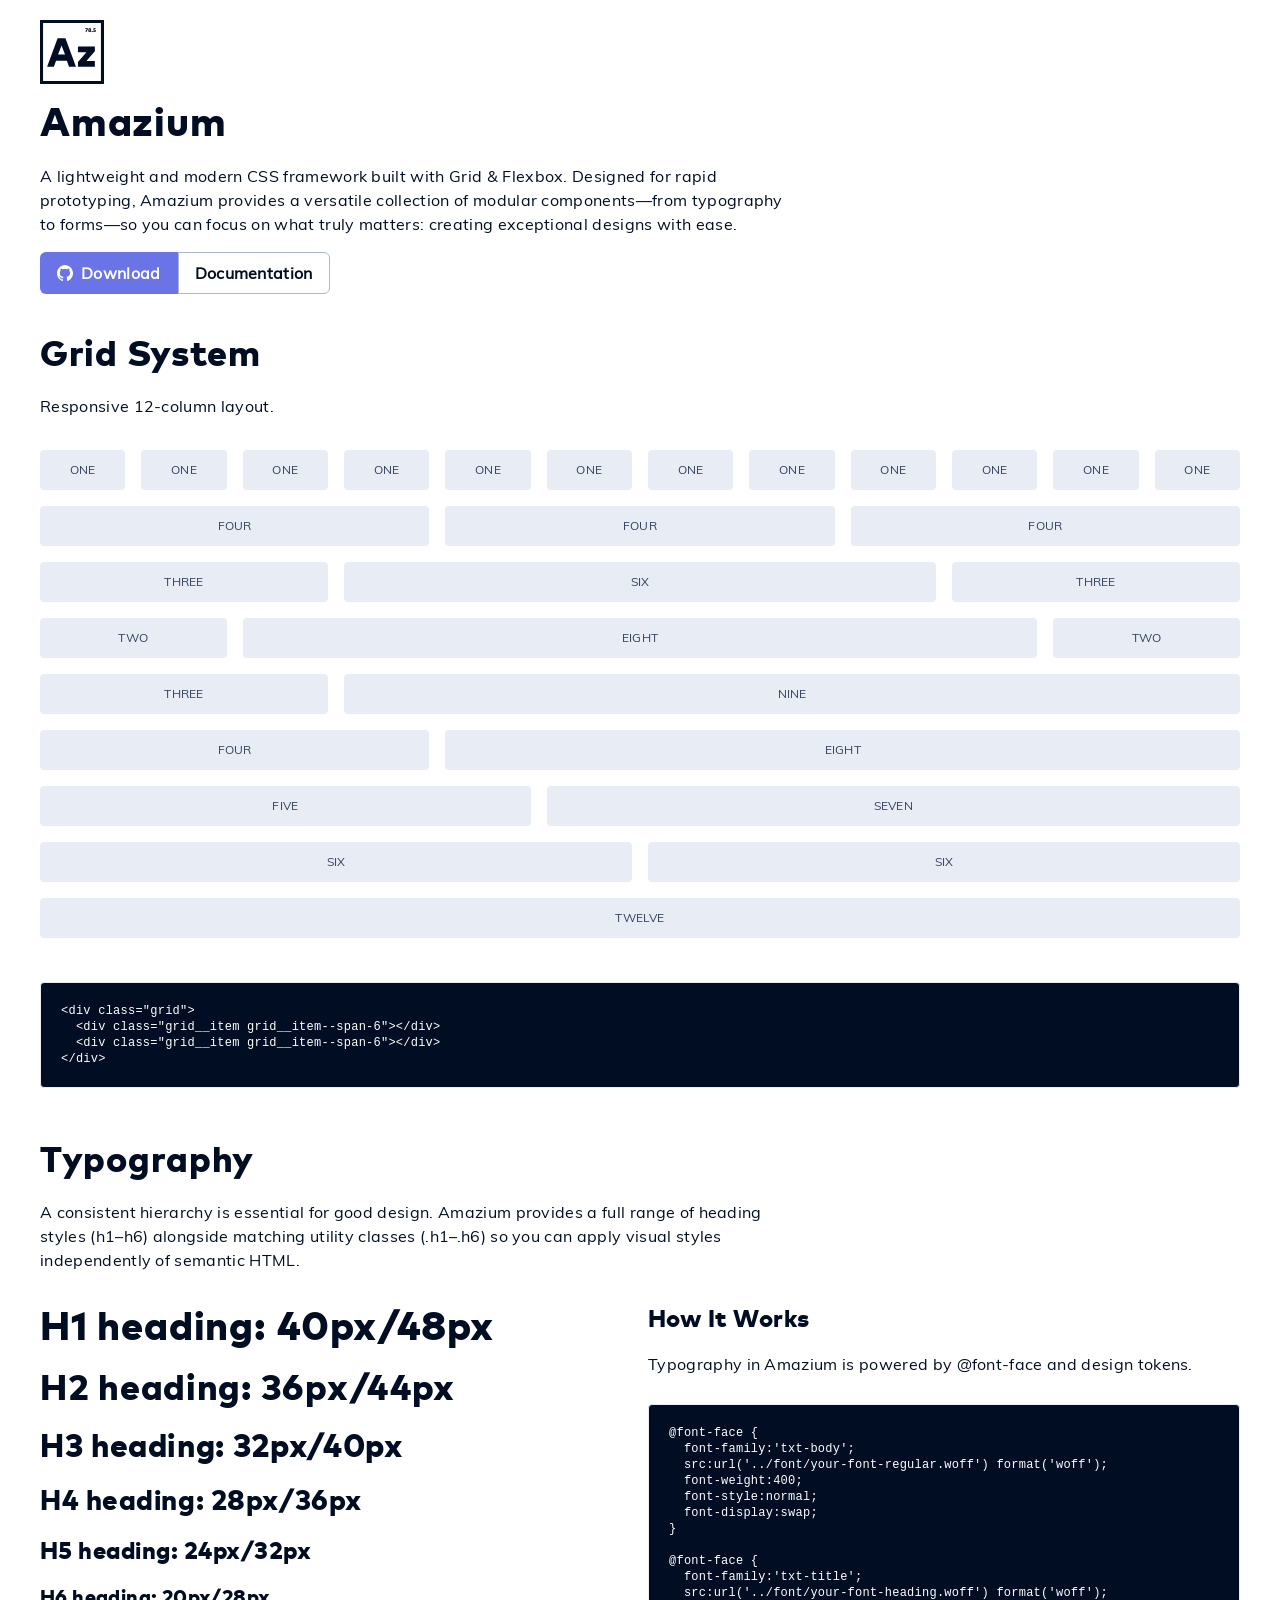
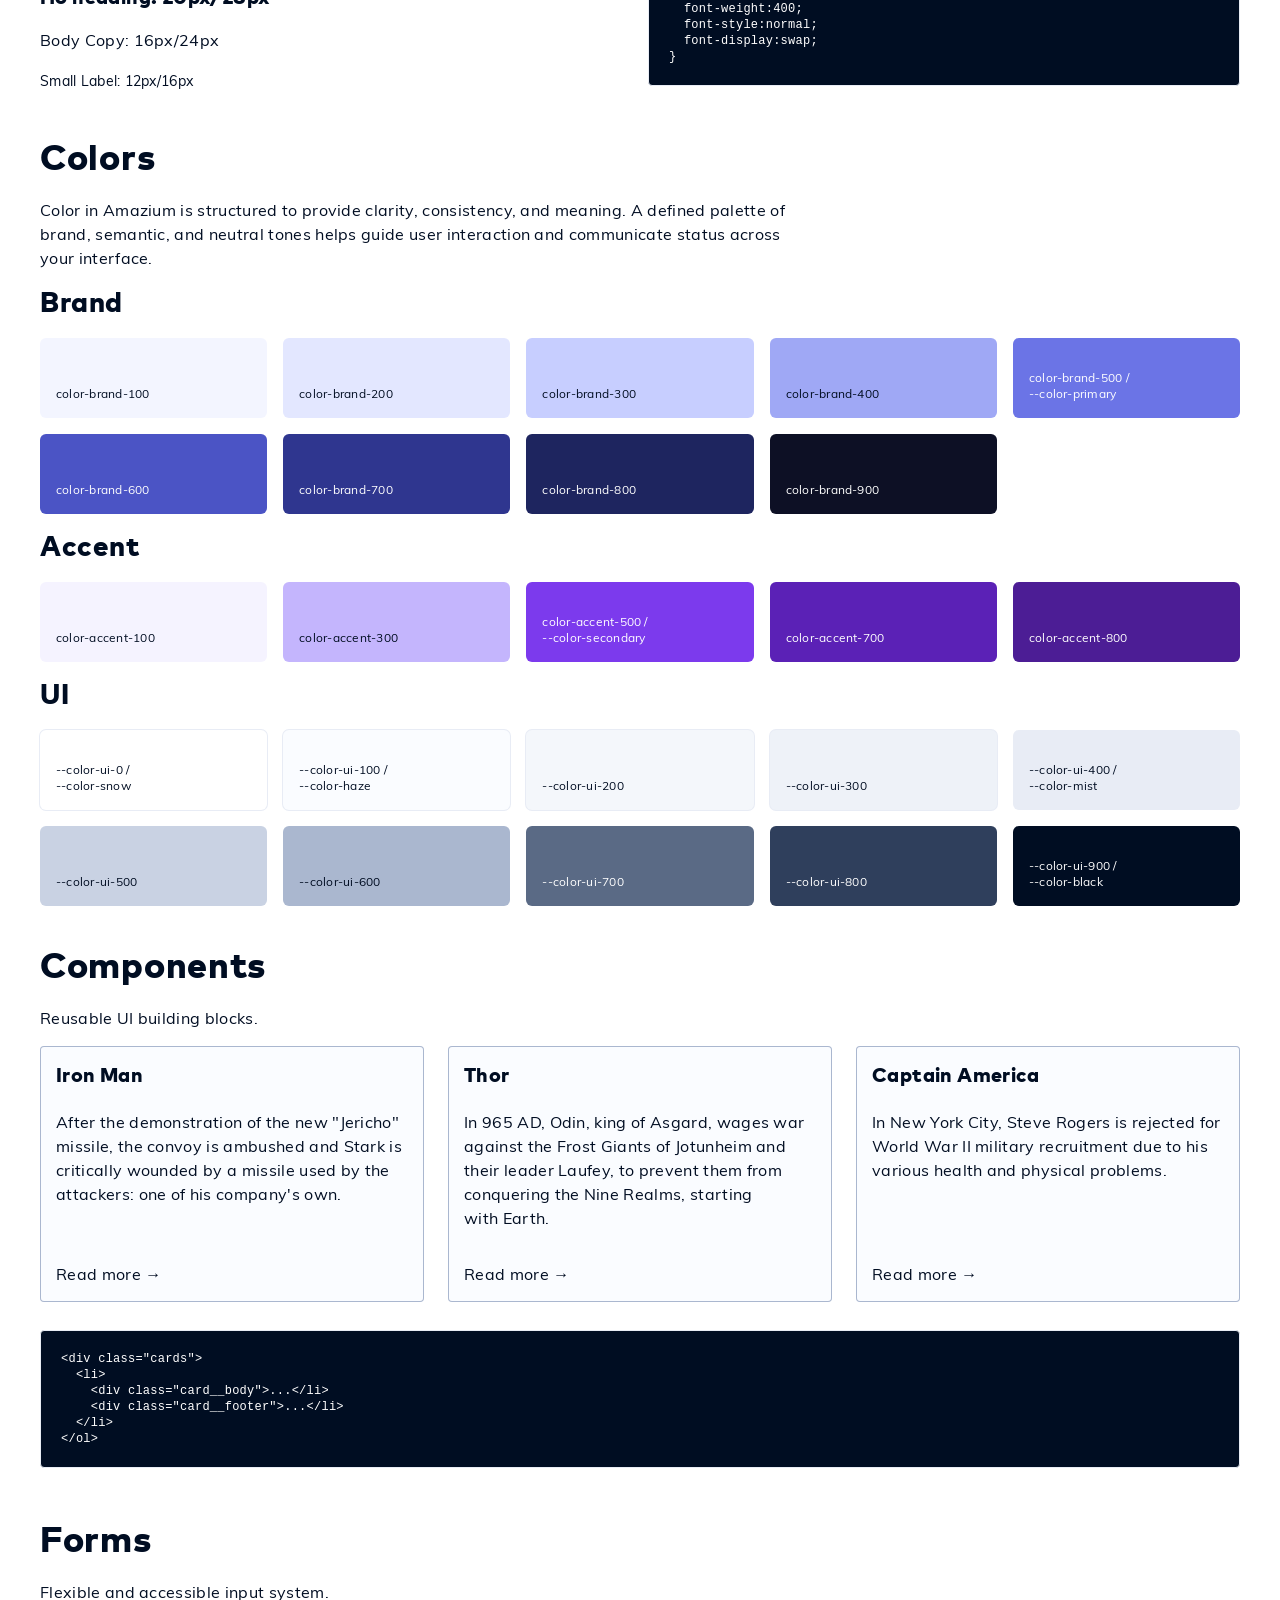
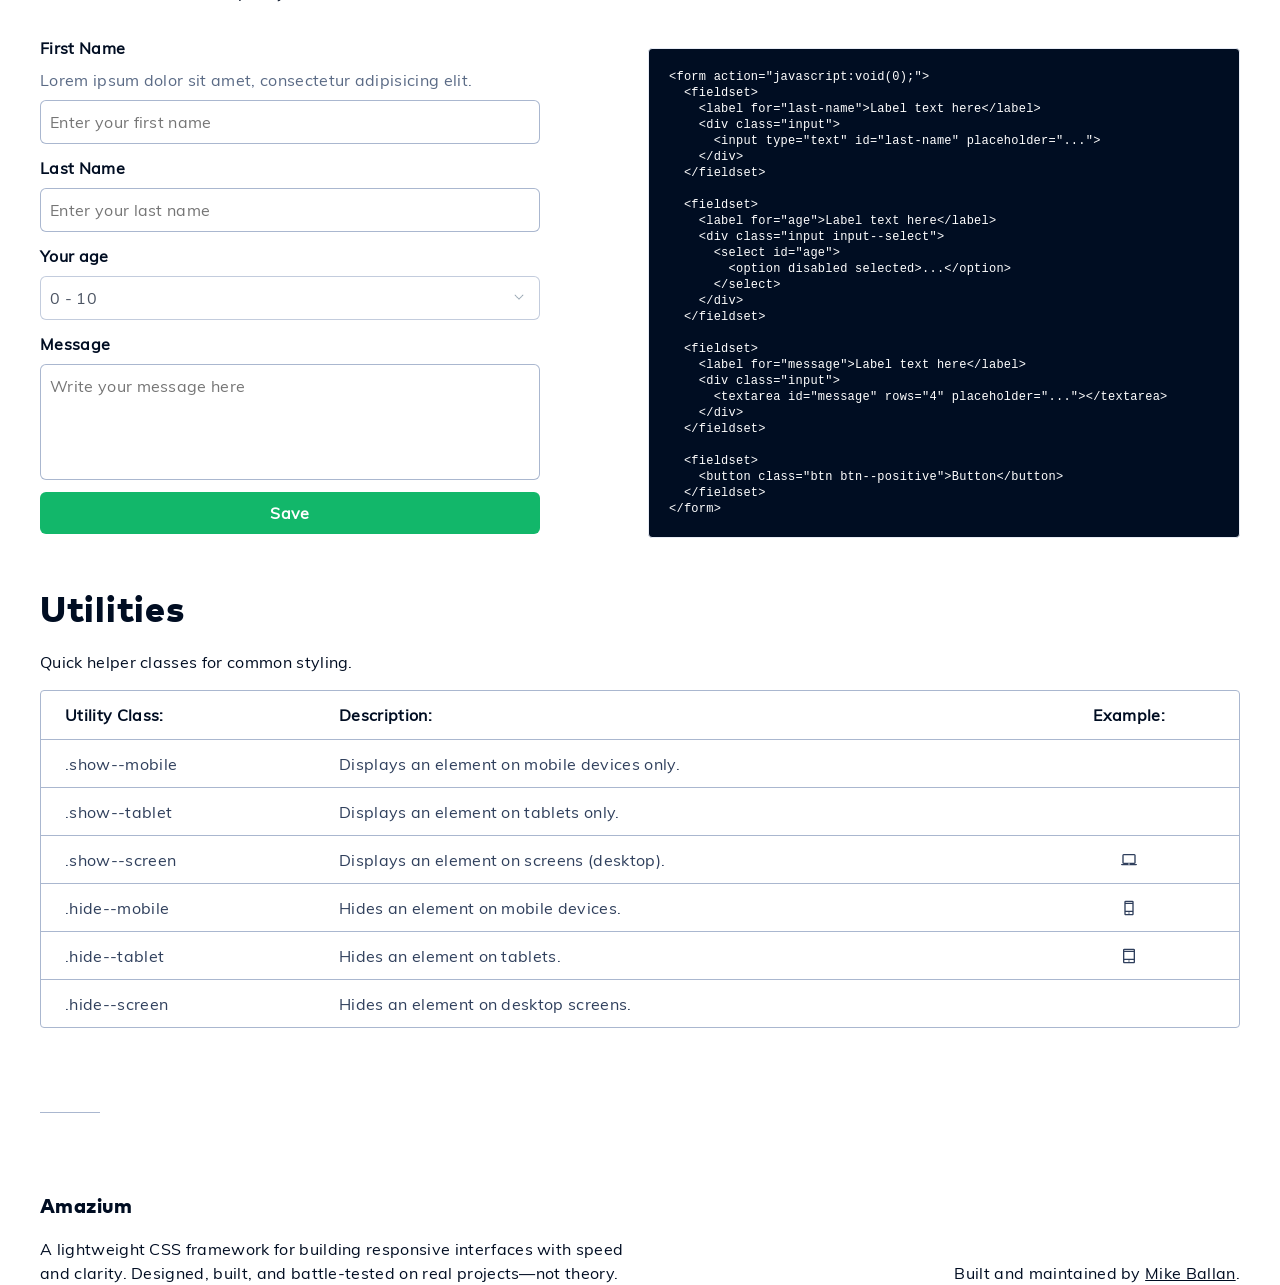
==== index.html @ b6f96da3 "Updates demo page and renaming of variable names Changes the name of the --color-neutral- variables " ====
<!doctype html>
<html lang="en">
<head>
  <meta charset="utf-8" />
  <title>Amazium</title>
  <meta name="description" content="">
  <meta name="author" content="">
  <!--[if lt IE 9]>
      <script src="http://html5shim.googlecode.com/svn/trunk/html5.js"></script>
  <![endif]-->

  <!-- Mobile Specific Metas -->
  <meta name="viewport" content="width=device-width, initial-scale=1, maximum-scale=1" />

  <!-- CSS - Amazium base -->
  <link rel="stylesheet" href="style/variables.css">
  <link rel="stylesheet" href="style/base.css">
  <link rel="stylesheet" href="style/utilities.css">
  <link rel="stylesheet" href="style/grid.css">
  <link rel="stylesheet" href="style/typography.css">
  <link rel="stylesheet" href="style/layout.css">

  <!-- CSS -->
  <link rel="stylesheet" href="style/avatar.css">
  <link rel="stylesheet" href="style/button.css">
  <link rel="stylesheet" href="style/card.css">
  <link rel="stylesheet" href="style/dialog.css">
  <link rel="stylesheet" href="style/lists.css">
  <link rel="stylesheet" href="style/table.css">

  <!-- CSS - Forms -->
  <link rel="stylesheet" href="style/form-reset.css">
  <link rel="stylesheet" href="style/form-base.css">
  <link rel="stylesheet" href="style/form-behaviour.css">

  <script type="text/javascript" src="js/jquery-3.4.1.min.js"></script>
  <script type="text/javascript" src="js/active.js"></script>
  
  <!-- Favicons -->
  <link rel="shortcut icon" href="images/favicon.ico">
  <link rel="apple-touch-icon-precomposed" href="images/apple-touch-icon.png">
</head>
<body>

<section class="demo--section">
  <div class="grid">
    <div class="grid__item grid__item--12">
      <svg xmlns="http://www.w3.org/2000/svg" width="63" height="63" viewBox="0 0 63 63" class="icon icon--xxl"><path d="M63 0v63H0V0zm-3 3H3v57h57zM25.044 18l10.352 28h-6.863l-2.043-5.88H15.77L13.728 46H7l10.352-28zM54 26v4.71l-8.332 9.643H54V46H37.354v-4.567l8.332-9.786h-8.332V26zm-32.802-1-3.427 9h6.854zm30.18-14.233q.224 0 .392.172a.574.574 0 0 1 0 .811.533.533 0 0 1-.786 0 .57.57 0 0 1-.002-.81.54.54 0 0 1 .396-.173m3.402-2.7v.807h-1.437l-.015.595h.361l.2.008q.481.044.768.304.343.312.343.83 0 .597-.392.955-.392.36-1.002.359-.41 0-.751-.144a1.8 1.8 0 0 1-.452-.27l-.124-.114.422-.643.111.094q.122.091.289.165.25.111.5.111.251 0 .385-.123a.43.43 0 0 0 .133-.331q0-.38-.511-.422l-.136-.006h-.907l.047-2.174zM48.956 8q.382 0 .693.128.31.13.498.38a.95.95 0 0 1 .188.585q0 .584-.554.85.645.267.645.88a.92.92 0 0 1-.2.59 1.23 1.23 0 0 1-.532.38 2 2 0 0 1-.738.129q-.407 0-.738-.128a1.23 1.23 0 0 1-.532-.382.92.92 0 0 1-.2-.588q0-.617.642-.882-.55-.265-.55-.85 0-.332.187-.583a1.15 1.15 0 0 1 .496-.38Q48.573 8 48.956 8m-1.767.068v.687l-1.447 3.1h-1.011l1.446-2.973h-1.643v-.814zm1.767 2.212a.62.62 0 0 0-.388.12.39.39 0 0 0-.157.326q0 .207.156.32a.64.64 0 0 0 .389.113.64.64 0 0 0 .386-.113.37.37 0 0 0 .156-.32.39.39 0 0 0-.157-.327.6.6 0 0 0-.385-.119m0-1.504a.53.53 0 0 0-.338.106.35.35 0 0 0-.134.295q0 .192.134.301.134.11.338.11a.5.5 0 0 0 .335-.11.37.37 0 0 0 .134-.301.35.35 0 0 0-.134-.295.53.53 0 0 0-.335-.106"/></svg>
      <h1>Amazium</h1>
      <p>A lightweight and modern CSS framework built with Grid & Flexbox. Designed for rapid prototyping, Amazium provides a versatile collection of modular components—from typography to forms—so you can focus on what truly matters: creating exceptional designs with ease.</p>
      <div class="btn-group">
        <a href="https://github.com/MikeBallan/Amazium-5" target="_blank" class="btn"><svg aria-hidden="true" class="icon" width="64" height="64" viewBox="0 0 64 64"><path d="M32 0L32 0C14.3 0 0 15.3 0 33.4c0 14.4 9.2 26.3 21.7 30.6 1.6 0.3 2.3-0.7 2.3-1.6 0-0.7 0-3 0-5.6 -9 2-10.9-4.3-10.9-4.3 -1.3-3.6-3.5-4.9-3.5-4.9 -2.9-2 0.3-2 0.3-2 3.2 0.3 4.8 3.3 4.8 3.3 2.9 5.3 7.7 3.9 9.3 3 0.3-2 1-3.6 1.9-4.3 -6.7-1-14.5-3.6-14.5-16.4 0-3.6 1.3-6.6 3.2-8.9 -0.3-0.7-1.3-3.9 0.3-8.5 0 0 2.6-1 8.7 3.3 2.9-0.7 5.8-1 8.4-1s5.5 0.3 8 1c6.1-4.3 8.7-3.3 8.7-3.3 1.6 4.6 0.6 7.9 0.3 8.5 1.9 2.3 3.2 5.3 3.2 8.9 0 12.5-7.3 15.4-14.6 16.1 1.3 1 2.4 3 2.4 6.2 0 4.3 0 7.9 0 8.9 0 1 0.5 2 2.1 1.6C55 59.7 64 47.8 64 33.4 64.3 15.3 49.6 0 32 0z"></path></svg>Download</a>
        <a href="http://www.amazium.co.uk" target="_blank" class="btn btn--ghost">Documentation</a>
      </div>
    </div>
  </div>
</section>

<section class="demo--section">
  <div class="grid">
    <div class="grid__item grid__item--span-12">
      <h2>Grid System</h2>
      <p>Responsive 12-column layout.</p>
    </div>
  </div>

  <div class="grid">
    <div class="grid__item grid__item--span-1 demo--grid">One</div>
    <div class="grid__item grid__item--span-1 demo--grid">One</div>
    <div class="grid__item grid__item--span-1 demo--grid">One</div>
    <div class="grid__item grid__item--span-1 demo--grid">One</div>
    <div class="grid__item grid__item--span-1 demo--grid">One</div>
    <div class="grid__item grid__item--span-1 demo--grid">One</div>
    <div class="grid__item grid__item--span-1 demo--grid">One</div>
    <div class="grid__item grid__item--span-1 demo--grid">One</div>
    <div class="grid__item grid__item--span-1 demo--grid">One</div>
    <div class="grid__item grid__item--span-1 demo--grid">One</div>
    <div class="grid__item grid__item--span-1 demo--grid">One</div>
    <div class="grid__item grid__item--span-1 demo--grid">One</div>
    <div class="grid__item grid__item--span-4 demo--grid">Four</div>
    <div class="grid__item grid__item--span-4 demo--grid">Four</div>
    <div class="grid__item grid__item--span-4 demo--grid">Four</div>
    <div class="grid__item grid__item--span-3 demo--grid">Three</div>
    <div class="grid__item grid__item--span-6 demo--grid">Six</div>
    <div class="grid__item grid__item--span-3 demo--grid">Three</div>
    <div class="grid__item grid__item--span-2 demo--grid">Two</div>
    <div class="grid__item grid__item--span-8 demo--grid">Eight</div>
    <div class="grid__item grid__item--span-2 demo--grid">Two</div>
    <div class="grid__item grid__item--span-3 demo--grid">Three</div>
    <div class="grid__item grid__item--span-9 demo--grid">Nine</div>
    <div class="grid__item grid__item--span-4 demo--grid">Four</div>
    <div class="grid__item grid__item--span-8 demo--grid">Eight</div>
    <div class="grid__item grid__item--span-5 demo--grid">Five</div>
    <div class="grid__item grid__item--span-7 demo--grid">Seven</div>
    <div class="grid__item grid__item--span-6 demo--grid">Six</div>
    <div class="grid__item grid__item--span-6 demo--grid">Six</div>
    <div class="grid__item grid__item--span-12 demo--grid">Twelve</div>
  </div>
  <div class="grid">
    <div class="grid__item grid__item--12">
      <pre><code>&lt;div class="grid"&gt;
  &lt;div class="grid__item grid__item--span-6"&gt;&lt;/div&gt;
  &lt;div class="grid__item grid__item--span-6"&gt;&lt;/div&gt;
&lt;/div&gt;</code></pre>
    </div>
  </div>
</section>

<section class="demo--section">
  <div class="grid">  
    <div class="grid__item grid__item--span-12">
      <h2>Typography</h2>
      <p>A consistent hierarchy is essential for good design. Amazium provides a full range of heading styles (h1–h6) alongside matching utility classes (.h1–.h6) so you can apply visual styles independently of semantic HTML.</p>
    </div>
  </div>
  <div class="grid">
    <div class="grid__item grid__item--span-6">
      <h1>H1 heading: 40px/48px</h1>
      <h2>H2 heading: 36px/44px</h2>
      <h3>H3 heading: 32px/40px</h3>
      <h4>H4 heading: 28px/36px</h4>
      <h5>H5 heading: 24px/32px</h5>
      <h6>H6 heading: 20px/28px</h6>
      <p>Body Copy: 16px/24px</p>
      <p><small>Small Label: 12px/16px</small></p>
    </div>
    <div class="grid__item grid__item--span-6">
      <h5>How It Works</h5>
      <p>Typography in Amazium is powered by @font-face and design tokens.</p>
      <pre><code>@font-face {
  font-family:'txt-body';
  src:url('../font/your-font-regular.woff') format('woff');
  font-weight:400;
  font-style:normal;
  font-display:swap;
}

@font-face {
  font-family:'txt-title';
  src:url('../font/your-font-heading.woff') format('woff');
  font-weight:400;
  font-style:normal;
  font-display:swap;
}</code></pre>
    </div>
  </div>  
</section>

<section class="demo--section">
  <div class="grid">  
    <div class="grid__item grid__item--span-12">
      <h2>Colors</h2>
      <p>Color in Amazium is structured to provide clarity, consistency, and meaning. A defined palette of brand, semantic, and neutral tones helps guide user interaction and communicate status across your interface.</p>
      <h4>Brand</h4>
      <ol class="demo--colors">
        <li class="demo-brand-100">color-brand-100</li>
        <li class="demo-brand-200">color-brand-200</li>
        <li class="demo-brand-300">color-brand-300</li>
        <li class="demo-brand-400">color-brand-400</li>
        <li class="demo-brand-500">color-brand-500 /<br> --color-primary</li>
        <li class="demo-brand-600">color-brand-600</li>
        <li class="demo-brand-700">color-brand-700</li>
        <li class="demo-brand-800">color-brand-800</li>
        <li class="demo-brand-900">color-brand-900</li>
      </ol>

      <h4>Accent</h4>
      <ol class="demo--colors">
        <li class="demo-accent-100">color-accent-100</li>
        <li class="demo-accent-300">color-accent-300</li>
        <li class="demo-accent-500">color-accent-500 /<br> --color-secondary</li>
        <li class="demo-accent-700">color-accent-700</li>
        <li class="demo-accent-800">color-accent-800</li>
      </ol>

      <h4>UI</h4>
      <ol class="demo--colors">
        <li class="demo-ui-0">--color-ui-0 /<br> --color-snow</li>
        <li class="demo-ui-100">--color-ui-100 /<br> --color-haze</li>
        <li class="demo-ui-200">--color-ui-200</li>
        <li class="demo-ui-300">--color-ui-300</li>
        <li class="demo-ui-400">--color-ui-400 /<br> --color-mist</li>
        <li class="demo-ui-500">--color-ui-500</li>
        <li class="demo-ui-600">--color-ui-600</li>
        <li class="demo-ui-700">--color-ui-700</li>
        <li class="demo-ui-800">--color-ui-800</li>
        <li class="demo-ui-900">--color-ui-900 /<br> --color-black</li>
      </ol>
    </div>
  </div>  
</section>

<section class="demo--section">
  <div class="grid">
    <div class="grid__item grid__item--span-12">
      <h2>Components</h2>
      <p>Reusable UI building blocks.</p>
      <ol class="cards">
        <li>
          <div class="card__body">
            <h6>Iron Man</h6>
            <p>After the demonstration of the new "Jericho" missile, the convoy is ambushed and Stark is critically wounded by a missile used by the attackers: one of his company's own.</p>
          </div>
          <div class="card__footer">Read more →</div>
        </li>
        <li>
          <div class="card__body">
            <h6>Thor</h6>
            <p>In 965 AD, Odin, king of Asgard, wages war against the Frost Giants of Jotunheim and their leader Laufey, to prevent them from conquering the Nine Realms, starting with Earth.</p>
          </div>
          <div class="card__footer">Read more →</div>
        </li>
        <li>
          <div class="card__body">
            <h6>Captain America</h6>
            <p>In New York City, Steve Rogers is rejected for World War II military recruitment due to his various health and physical problems.</p>
          </div>
          <div class="card__footer">Read more →</div>
        </li>
      </ol>
      <pre><code>&lt;div class="cards"&gt;
  &lt;li&gt;
    &lt;div class="card__body"&gt;...&lt;/li&gt;
    &lt;div class="card__footer"&gt;...&lt;/li&gt;
  &lt;/li&gt;
&lt;/ol&gt;</code></pre>
    </div>
  </div>
</section>

<section class="demo--section">
  <div class="grid">
    <div class="grid__item grid__item--span-12">
      <h2>Forms</h2>
      <p>Flexible and accessible input system.</p>
    </div>
  </div>
  <div class="grid">
    <div class="grid__item grid__item--span-6">
      <form action="javascript:void(0);">
        <fieldset>
          <label for="text">First Name</label>
          <p class="txt--subtext">Lorem ipsum dolor sit amet, consectetur adipisicing elit.</p>
          <div class="input">
            <input type="text" name="text" id="text" placeholder="Enter your first name">
          </div>
        </fieldset>

        <fieldset>
          <label for="text">Last Name</label>
          <div class="input">
            <input type="text" name="text" id="text" placeholder="Enter your last name">
          </div>
        </fieldset>

        <fieldset>
          <label for="text">Your age</label>
          <div class="input input--select">
            <select>
              <option disabled>-- Choose your age --</option>
              <option value="">0 - 10</option>
              <option value="">11 - 20</option>
              <option value="">21 - 30</option>
              <option value="">31 - 40</option>
              <option value="">41 - 50</option>
              <option value="">50+</option>
            </select>
          </div>
        </fieldset>

        <fieldset>
          <label for="text">Message</label>
          <div class="input">
            <textarea cols="50" rows="4" name="comment" placeholder="Write your message here"></textarea>
          </div>
        </fieldset>

        <fieldset>
          <button class="btn btn--positive">Save</button>
        </fieldset>
      </form>
    </div>
    <div class="grid__item grid__item--span-6">
      <pre><code>&lt;form action="javascript:void(0);"&gt;
  &lt;fieldset&gt;
    &lt;label for="last-name"&gt;Label text here&lt;/label&gt;
    &lt;div class="input"&gt;
      &lt;input type="text" id="last-name" placeholder="..."&gt;
    &lt;/div&gt;
  &lt;/fieldset&gt;

  &lt;fieldset&gt;
    &lt;label for="age"&gt;Label text here&lt;/label&gt;
    &lt;div class="input input--select"&gt;
      &lt;select id="age"&gt;
        &lt;option disabled selected&gt;...&lt;/option&gt;
      &lt;/select&gt;
    &lt;/div&gt;
  &lt;/fieldset&gt;

  &lt;fieldset&gt;
    &lt;label for="message"&gt;Label text here&lt;/label&gt;
    &lt;div class="input"&gt;
      &lt;textarea id="message" rows="4" placeholder="..."&gt;&lt;/textarea&gt;
    &lt;/div&gt;
  &lt;/fieldset&gt;

  &lt;fieldset&gt;
    &lt;button class="btn btn--positive"&gt;Button&lt;/button&gt;
  &lt;/fieldset&gt;
&lt;/form&gt;</code></pre>
      </div>
    </div>
  </div>
</section>

<section class="demo--section">
  <div class="grid">
    <div class="grid__item grid__item--span-12">
      <h2>Utilities</h2>
      <p>Quick helper classes for common styling.</p>
      <table class="table--mobile table--rowHover" summary="This is an example of a table">
        <thead>
          <tr>
            <th>Utility Class:</th>
            <th>Description:</th>
            <th class="txt--center">Example:</th>
          </tr>
        </thead>
        <tbody>
          <tr>
            <td data-title="Utility Class"><span class="cell-content">.show--mobile</span></td>
            <td data-title="Description"><span class="cell-content">Displays an element on mobile devices only.</span></td>
            <td data-title="Example"><span class="cell-content txt--center"><svg xmlns="http://www.w3.org/2000/svg" viewBox="0 -960 960 960" class="icon show--mobile"><path d="M280-40q-33 0-56.5-23.5T200-120v-720q0-33 23.5-56.5T280-920h400q33 0 56.5 23.5T760-840v720q0 33-23.5 56.5T680-40H280Zm0-200v120h400v-120H280Zm200 100q17 0 28.5-11.5T520-180q0-17-11.5-28.5T480-220q-17 0-28.5 11.5T440-180q0 17 11.5 28.5T480-140ZM280-320h400v-400H280v400Zm0-480h400v-40H280v40Zm0 560v120-120Zm0-560v-40 40Z"/></svg></span></td>
          </tr>
          <tr>
            <td data-title="Utility Class"><span class="cell-content">.show--tablet</span></td>
            <td data-title="Description"><span class="cell-content">Displays an element on tablets only.</span></td>
            <td data-title="Example"><span class="cell-content txt--center"><svg xmlns="http://www.w3.org/2000/svg" viewBox="0 -960 960 960" class="icon show--tablet"><path d="M480-140q17 0 28.5-11.5T520-180q0-17-11.5-28.5T480-220q-17 0-28.5 11.5T440-180q0 17 11.5 28.5T480-140ZM200-40q-33 0-56.5-23.5T120-120v-720q0-33 23.5-56.5T200-920h560q33 0 56.5 23.5T840-840v720q0 33-23.5 56.5T760-40H200Zm0-200v120h560v-120H200Zm0-80h560v-400H200v400Zm0-480h560v-40H200v40Zm0 0v-40 40Zm0 560v120-120Z"/></svg></span></td>
          </tr>
          <tr>
            <td data-title="Utility Class"><span class="cell-content">.show--screen</span></td>
            <td data-title="Description"><span class="cell-content">Displays an element on screens (desktop).</span></td>
            <td data-title="Example"><span class="cell-content txt--center"><svg xmlns="http://www.w3.org/2000/svg" viewBox="0 -960 960 960" class="icon show--screen"><path d="M80-160q-33 0-56.5-23.5T0-240h160q-33 0-56.5-23.5T80-320v-440q0-33 23.5-56.5T160-840h640q33 0 56.5 23.5T880-760v440q0 33-23.5 56.5T800-240h160q0 33-23.5 56.5T880-160H80Zm400-40q17 0 28.5-11.5T520-240q0-17-11.5-28.5T480-280q-17 0-28.5 11.5T440-240q0 17 11.5 28.5T480-200ZM160-320h640v-440H160v440Zm0 0v-440 440Z"/></svg></span></td>
          </tr>
          <tr>
            <td data-title="Utility Class"><span class="cell-content">.hide--mobile</span></td>
            <td data-title="Description"><span class="cell-content">Hides an element on mobile devices.</span></td>
            <td data-title="Example"><span class="cell-content txt--center"><svg xmlns="http://www.w3.org/2000/svg" viewBox="0 -960 960 960" class="icon hide--mobile"><path d="M280-40q-33 0-56.5-23.5T200-120v-720q0-33 23.5-56.5T280-920h400q33 0 56.5 23.5T760-840v720q0 33-23.5 56.5T680-40H280Zm0-200v120h400v-120H280Zm200 100q17 0 28.5-11.5T520-180q0-17-11.5-28.5T480-220q-17 0-28.5 11.5T440-180q0 17 11.5 28.5T480-140ZM280-320h400v-400H280v400Zm0-480h400v-40H280v40Zm0 560v120-120Zm0-560v-40 40Z"/></svg></span></td>
          </tr>
          <tr>
            <td data-title="Utility Class"><span class="cell-content">.hide--tablet</span></td>
            <td data-title="Description"><span class="cell-content">Hides an element on tablets.</span></td>
            <td data-title="Example"><span class="cell-content txt--center"><svg xmlns="http://www.w3.org/2000/svg" viewBox="0 -960 960 960" class="icon hide--tablet"><path d="M480-140q17 0 28.5-11.5T520-180q0-17-11.5-28.5T480-220q-17 0-28.5 11.5T440-180q0 17 11.5 28.5T480-140ZM200-40q-33 0-56.5-23.5T120-120v-720q0-33 23.5-56.5T200-920h560q33 0 56.5 23.5T840-840v720q0 33-23.5 56.5T760-40H200Zm0-200v120h560v-120H200Zm0-80h560v-400H200v400Zm0-480h560v-40H200v40Zm0 0v-40 40Zm0 560v120-120Z"/></svg></span></td>
          </tr>
          <tr>
            <td data-title="Utility Class"><span class="cell-content">.hide--screen</span></td>
            <td data-title="Description"><span class="cell-content">Hides an element on desktop screens.</span></td>
            <td data-title="Example"><span class="cell-content txt--center"><svg xmlns="http://www.w3.org/2000/svg" viewBox="0 -960 960 960" class="icon hide--screen"><path d="M80-160q-33 0-56.5-23.5T0-240h160q-33 0-56.5-23.5T80-320v-440q0-33 23.5-56.5T160-840h640q33 0 56.5 23.5T880-760v440q0 33-23.5 56.5T800-240h160q0 33-23.5 56.5T880-160H80Zm400-40q17 0 28.5-11.5T520-240q0-17-11.5-28.5T480-280q-17 0-28.5 11.5T440-240q0 17 11.5 28.5T480-200ZM160-320h640v-440H160v440Zm0 0v-440 440Z"/></svg></span></td>
          </tr>
        </tbody>
      </table> 
    </div>
  </div>
</section>

<footer class="footer">
  <div class="grid">
    <div class="grid__item grid__item--span-6">
      <hr>
      <h6>Amazium</h6>
      <p>A lightweight CSS framework for building responsive interfaces with speed and clarity. Designed, built, and battle-tested on real projects—not theory.</p>
    </div>
    <div class="grid__item grid__item--span-6 txt--right">
      <p>Built and maintained by <a href="http:www.mikeballan.co.uk" target="_blank">Mike Ballan</a>.</p>
    </div>
  </div>
</footer>

</body>
</html>
---- style/variables.css ----
/*
 * Amazium CSS Framework
 * https://amazium.co.uk
 *
 * A lightweight, modern CSS framework built with Grid & Flexbox.
 * Designed and maintained by Mike Ballan.
 *
 * Licensed under MIT (https://opensource.org/licenses/MIT)
 */

:root {
  /***** Spacing Scale (4px base system) *****/
  --space-0:              0px;
  --space-1:              4px;
  --space-2:              8px;
  --space-3:              12px;
  --space-4:              16px;
  --space-5:              20px;
  --space-6:              24px;
  --space-8:              32px;
  --space-10:             40px;
  --space-12:             48px;
  --space-16:             64px;

  /***** Radius Scale *****/
  --radius-none:          0px;
  --radius-sm:            4px;
  --radius-md:            6px;
  --radius-lg:            12px;
  --radius-xl:            24px;
  --radius-pill:          999px;

  /***** Font sizes *****/
  --text-xs:              0.75rem;      /* 12px */
  --text-sm:              1rem;         /* 16px */
  --text-md:              1.25rem;      /* 20px */
  --text-lg:              1.5rem;       /* 24px */
  --text-xl:              1.75rem;      /* 28px */
  --text-2xl:             2rem;         /* 32px */
  --text-3xl:             2.25rem;      /* 36px */
  --text-4xl:             2.5rem;       /* 40px */

  /***** Line Heights *****/
  --leading-xs:           1rem;         /* 16px */
  --leading-sm:           1.5rem;       /* 24px */
  --leading-md:           1.75rem;      /* 28px */
  --leading-lg:           2rem;         /* 32px */
  --leading-xl:           2.25rem;      /* 36px */
  --leading-2xl:          2.5rem;       /* 40px */
  --leading-3xl:          2.75rem;      /* 44px */
  --leading-4xl:          3rem;         /* 48px */

  /***** Border system using inset shadows *****/
  --border-default:       inset 0 0 0 1px var(--color-ui-600);
  --border-focus:         inset 0 0 0 1px var(--color-info-500);
  --border-positive:      inset 0 0 0 1px var(--color-positive-500);
  --border-warning:       inset 0 0 0 1px var(--color-warning-500);
  --border-negative:      inset 0 0 0 1px var(--color-negative-500);

  /***** Brand Scale *****/
  --color-brand-100:      #F3F5FF;
  --color-brand-200:      #E3E7FF;
  --color-brand-300:      #C7CEFF;
  --color-brand-400:      #9FA8F5;
  --color-brand-500:      #6B74E6;      /* primary brand */
  --color-brand-600:      #4B54C5;
  --color-brand-700:      #2F368F;
  --color-brand-800:      #1E255F;
  --color-brand-900:      #0D1025;

  /***** Accent *****/
  --color-accent-100:     #F5F3FF;
  --color-accent-300:     #C4B5FD;
  --color-accent-500:     #7C3AED;      /* primary accent / secondary */
  --color-accent-700:     #5B21B6;
  --color-accent-800:     #4C1D95;

  /***** Semantic Colors *****/
  --color-positive-100:   #ECFDF3;
  --color-positive-300:   #86E3B0;
  --color-positive-500:   #12B76A;
  --color-positive-700:   #0E8F55;
  --color-positive-800:   #0A6E44;

  --color-negative-100:   #FEF3F2;
  --color-negative-300:   #F7A8A3;
  --color-negative-500:   #F04438;
  --color-negative-700:   #D92D20;
  --color-negative-800:   #B42318;

  --color-warning-100:    #FFFAEB;
  --color-warning-300:    #FDE68A;
  --color-warning-500:    #F59E0B;
  --color-warning-700:    #D97706;
  --color-warning-800:    #B45309;

  --color-info-100:       #EFF6FF;
  --color-info-300:       #93C5FD;
  --color-info-500:       #3B82F6;
  --color-info-700:       #1D4ED8;
  --color-info-800:       #1E3A8A;

  /***** Neutral scale *****/
  --color-ui-0:           #FFFFFF;      /* snow */
  --color-ui-100:         #FAFCFF;      /* haze */
  --color-ui-200:         #F4F7FB;
  --color-ui-300:         #EEF2F8;
  --color-ui-400:         #E8ECF5;      /* mist */
  --color-ui-500:         #C9D2E3;
  --color-ui-600:         #AAB7CF;
  --color-ui-700:         #5A6A85;
  --color-ui-800:         #2F3F5C;
  --color-ui-900:         #000D22;      /* black */

  /***** Semantic aliases *****/
  --color-primary:        var(--color-brand-500);
  --color-secondary:      var(--color-accent-500);
  --color-snow:           var(--color-ui-0);
  --color-haze:           var(--color-ui-50);
  --color-mist:           var(--color-ui-300);
  --color-black:          var(--color-ui-900);
}
---- style/base.css ----
/*
 * Amazium CSS Framework
 * https://amazium.co.uk
 *
 * A lightweight, modern CSS framework built with Grid & Flexbox.
 * Designed and maintained by Mike Ballan.
 *
 * Licensed under MIT (https://opensource.org/licenses/MIT)
 */

/***********************************************
Mobile First - This applies from 0px to 749px *****/

/***** Reset *****/
@view-transition                                { navigation:auto; }
*, *::before, *::after                          { box-sizing:border-box; }
body                                            { margin:0; }
html                                            { -webkit-text-size-adjust:100%; text-size-adjust:100%; scroll-behavior:smooth; }

/***** Document *****/
body                                            { background-color:var(--color-ui-0, #fff); color:var(--color-ui-900, #000D22); font-family:system-ui, -apple-system, Segoe UI, Roboto, Arial, sans-serif; -webkit-font-smoothing:antialiased; -moz-osx-font-smoothing:grayscale; }

/***** Typography Elements *****/
p                                               { margin:0; max-width:65ch; }
small                                           { font-size:0.875em; }
strong                                          { font-weight:bold; }
em                                              { font-style:italic; }
sup, sub                                        { font-size:0.75em; line-height:0; position:relative; vertical-align:baseline; }
sup                                             { top:-0.4em; }
sub                                             { bottom:-0.25em; }
hr                                              { border:none; border-top:1px solid var(--color-ui-400, #e5e5e5); margin-block:var(--space-4, 16px); }

/***** Links *****/
a                                               { color:inherit; text-decoration:underline; transition:color 0.2s ease; }
a:hover                                         { text-decoration:none; }
a:focus-visible                                 { outline:2px solid var(--color-info-500, #3B82F6); outline-offset:2px; }

/***** Lists *****/
ul, ol, dl                                      { margin:0; padding-inline-start:var(--space-4, 16px); }
li                                              { margin:0; }

dl                                              { margin-left:0; padding:0; }
dt                                              { font-weight:bold; }
dd                                              { margin:0; }
dd+*                                            { margin-top:var(--space-3); }

.dl-inline dt                                   { margin-top:0; padding:0 10px 16px 0; float:left; width:30%; clear:left; }
.dl-inline dd                                   { margin-top:0; margin-left:30%; padding-bottom:16px; }
.dl-inline dd:last-child                        { padding:0; }

/***** Media *****/
img, picture, video, canvas, svg                { display:block; max-width:100%; height:auto; }

img                                             { border:0; vertical-align:middle; border:none; -ms-interpolation-mode:bicubic; }
.img--left,
.img--right,
.img--max                                       { margin-bottom:16px; max-width:100%; display:block; }

.img--left                                      { margin-right:30px; float:left; }
.img--right                                     { margin-left:30px; float:right; }
.img--max                                       { width:100%; height:auto; }

/***** Icons *****/
.icon                                           { width:16px; height:16px; display:inline-block; flex-shrink:0; fill:currentColor; vertical-align:middle; }

/***** Icon Sizes *****/
.icon--sm                                       { width:12px; height:12px; }
.icon--md                                       { width:16px; height:16px;  }
.icon--lg                                       { width:28px; height:28px; }
.icon--xl                                       { width:36px; height:36px; }
.icon--xxl                                      { width:64px; height:64px; }

/***** Icon Spacing *****/
.icon--left                                     { margin-right:var(--space-2, 8px); }
.icon--right                                    { margin-left:var(--space-2, 8px); }

/***** Icon Alignment *****/
.icon--align-right                              { margin-left:auto; }


/***** Code *****/
code, pre                                       { font-family:ui-monospace, SFMono-Regular, Menlo, Monaco, Consolas, monospace; font-size:var(--text-xs); line-height:var(--leading-xs); }
pre                                             { overflow:auto; display:table; table-layout:fixed; width:100%; }
pre code                                        { padding:20px; overflow:auto; width:100%; }
code                                            { margin:0; padding:0.2em 0.4em; text-align:left; text-transform:initial; font-weight:initial; color:var(--color-ui-0); display:inline-block; vertical-align:middle; background-color:var(--color-ui-900); border:1px solid var(--color-ui-400); border-radius:var(--radius-sm, 4px); overflow:hidden; white-space:pre; }


/***** Tables *****/
table                                           { border-collapse:collapse; width:100%; }
th, td                                          { text-align:left; padding:var(--space-3, 12px); }

/***** Forms (Minimal Reset) *****/
input, button, textarea, select                 { font:inherit; color:inherit; }
button                                          { cursor:pointer; background:none; border:none; }


/***********************************************
Reduced motion support
***********************************************/
@media (prefers-reduced-motion: reduce) {
  html                                          { scroll-behavior:auto; }
  *, *::before, *::after                        { animation-duration:0.01ms !important; animation-iteration-count:1 !important; transition:none !important; }
}
---- style/utilities.css ----
/*
 * Amazium CSS Framework
 * https://amazium.co.uk
 *
 * A lightweight, modern CSS framework built with Grid & Flexbox.
 * Designed and maintained by Mike Ballan.
 *
 * Licensed under MIT (https://opensource.org/licenses/MIT)
 */

/***********************************************
Mobile First - This applies from 0px to 749px
***********************************************/

/***** Text Utilities *****/
.txt--truncate                                  { white-space:nowrap; overflow:hidden; text-overflow:ellipsis; }
.txt--noWrap                                    { white-space:nowrap; }

/***** Display Utilities *****/
.inline                                         { display:inline; }
.block, .show                                   { display:block; }
.hidden, .hide                                  { display:none !important; }
.invisible                                      { display:none !important; visibility:hidden; }
.visible                                        { display:block !important; visibility:visible; }

/***** Border Radius Utilities *****/
.radius--none                                   { border-radius:var(--radius-none); }
.radius--sm                                     { border-radius:var(--radius-sm); }
.radius--md                                     { border-radius:var(--radius-md); }
.radius--lg                                     { border-radius:var(--radius-lg); }
.radius--xl                                     { border-radius:var(--radius-xl); }
.radius--pill,
.rounded                                        { border-radius:var(--radius-pill); }

/***** Reset Utilities (Legacy Helpers) *****/
.reset--padding                                 { padding:0 !important; }
.reset--margin                                  { margin:0 !important; }
.reset--indent                                  { margin-left:0 !important; padding-left:0 !important; }
.reset--bullet                                  { list-style:none !important; list-style-image:none !important; }
.reset--styling                                 { margin:0 !important; padding:0 !important; list-style:none !important; }

/***** Media Embed Utility *****/
.media                                          { position:relative; width:100%; height:0; padding-bottom:56.25%; background-color:var(--color-ui-400, #E8ECF5); overflow:hidden; }
.media iframe,
.media object,
.media embed                                    { position:absolute; inset:0; width:100%; height:100%; }

/***** Message Blocks *****/
.message                                        { padding:20px; display:flex; flex-direction:column; gap:8px; flex-grow:1; width:100%; position:relative; box-sizing:border-box; border-radius:var(--radius-md); box-shadow:var(--border-default); background-color:var(--color-ui-100); }

.message--positive                              { background-color:var(--color-positive-100); box-shadow:var(--border-positive); }
.message--positive strong,
.message--positive .icon                        { color:var(--color-positive-500); }

.message--info                                  { background-color:var(--color-info-100); box-shadow:var(--border-focus); }
.message--info strong,
.message--info .icon                            { color:var(--color-info-500); }

.message--warning                               { background-color:var(--color-warning-100); box-shadow:var(--border-warning); }
.message--warning strong,
.message--warning .icon                         { color:var(--color-warning-500); }

.message--negative                              { background-color:var(--color-negative-100); box-shadow:var(--border-negative); }
.message--negative strong,
.message--negative .icon                        { color:var(--color-negative-500); }

/***** Show & Hide *****/
.show--mobile                                     { display:inherit !important; }
.hide--mobile                                     { display:none !important; }

.show--tablet,
.show--screen                                     { display:none !important; }

.hide--tablet,
.hide--screen                                     { display:inherit !important; }


/***********************************************
Tablet - This applies from 750px onwards
***********************************************/
@media (min-width:750px) {
  /***** Text alignment *****/
  .txt--left                                      { text-align:left; justify-content:flex-start; align-items:flex-start; }
  .txt--right                                     { text-align:right; justify-content:flex-end; align-items:flex-end; }
  .txt--center                                    { text-align:center; justify-content:center; align-items:center; }
  .txt--justify                                   { text-align:justify; justify-content:center; align-items:center; }

  /***** Show & Hide *****/
  .show--mobile                                   { display:none !important; }
  .hide--mobile                                   { display:inherit !important; }

  .show--tablet                                   { display:inherit !important; }
  .hide--tablet                                   { display:none !important; }

  .show--screen                                   { display:none !important; }
  .hide--screen                                   { display:inherit !important; }
}


/***********************************************
Screen - This applies from 1000px onwards
***********************************************/
@media (min-width:1000px) {
  /***** Show & Hide *****/
  .show--mobile                                   { display:none !important; }
  .hide--mobile                                   { display:inherit !important; }

  .show--tablet                                   { display:none !important; }
  .hide--tablet                                   { display:inherit !important; }

  .show--screen                                   { display:inherit !important; }
  .hide--screen                                   { display:none !important; }
}
---- style/grid.css ----
/*
 * Amazium CSS Framework
 * https://amazium.co.uk
 *
 * A lightweight, modern CSS framework built with Grid & Flexbox.
 * Designed and maintained by Mike Ballan.
 *
 * Licensed under MIT (https://opensource.org/licenses/MIT)
 */

/***********************************************
Mobile First - This applies from 0px to 749px
***********************************************/
.grid                                           { display:grid; gap:var(--space-4); grid-template-columns:1fr; width:100%; max-width:1200px; margin-inline:auto; }
.grid--fluid                                    { max-width:100%; }
.grid--auto                                     { grid-template-columns:repeat(auto-fit, minmax(250px, 1fr)); }

/***** Grid Item *****/
.grid__item                                     { grid-column:span 1; display:flex; flex-direction:column; gap:var(--space-4); order:0; }

/***** Alignment Utilities *****/
.grid--align-center                             { align-items:center; }
.grid--align-start                              { align-items:start; }
.grid--align-end                                { align-items:end; }
.grid--justify-center                           { justify-items:center; }
.grid--justify-start                            { justify-items:start; }
.grid--justify-end                              { justify-items:end; }

/***** Global ordering *****/
.grid__item--alignStart                         { order:-1; }
.grid__item--alignEnd                           { order:999; }


/***********************************************
Tablet - This applies from 750px onwards
***********************************************/
@media (min-width:750px)                        {
  .grid                                         { grid-template-columns:repeat(12, minmax(0, 1fr)); }
  .grid__item                                   { grid-column:span 12; }

  .grid__item--span-1                           { grid-column:span 1; }
  .grid__item--span-2                           { grid-column:span 2; }
  .grid__item--span-3                           { grid-column:span 3; }
  .grid__item--span-4                           { grid-column:span 4; }
  .grid__item--span-5                           { grid-column:span 5; }
  .grid__item--span-6                           { grid-column:span 6; }
  .grid__item--span-7                           { grid-column:span 7; }
  .grid__item--span-8                           { grid-column:span 8; }
  .grid__item--span-9                           { grid-column:span 9; }
  .grid__item--span-10                          { grid-column:span 10; }
  .grid__item--span-11                          { grid-column:span 11; }
  .grid__item--span-12                          { grid-column:span 12; }

  /***** Tablet override Grid 6 *****/
  .grid.grid--6                                 { grid-template-columns:repeat(6, 1fr); }
  .grid.grid--6 .grid__item--span-1             { grid-column:span 1; }
  .grid.grid--6 .grid__item--span-2             { grid-column:span 2; }
  .grid.grid--6 .grid__item--span-3             { grid-column:span 3; }
  .grid.grid--6 .grid__item--span-4             { grid-column:span 4; }
  .grid.grid--6 .grid__item--span-5             { grid-column:span 5; }
  .grid.grid--6 .grid__item--span-6             { grid-column:span 6; }
  .grid.grid--6 .grid__item--span-7,
  .grid.grid--6 .grid__item--span-8,
  .grid.grid--6 .grid__item--span-9,
  .grid.grid--6 .grid__item--span-10,
  .grid.grid--6 .grid__item--span-11,
  .grid.grid--6 .grid__item--span-12            { grid-column:span 6; }

  /***** Tablet override Grid 8 *****/
  .grid.grid--8                                 { grid-template-columns:repeat(8, 1fr); }
  .grid.grid--8 .grid__item--span-1             { grid-column:span 1; }
  .grid.grid--8 .grid__item--span-2             { grid-column:span 2; }
  .grid.grid--8 .grid__item--span-3             { grid-column:span 3; }
  .grid.grid--8 .grid__item--span-4             { grid-column:span 4; }
  .grid.grid--8 .grid__item--span-5             { grid-column:span 5; }
  .grid.grid--8 .grid__item--span-6             { grid-column:span 6; }
  .grid.grid--8 .grid__item--span-7             { grid-column:span 7; }
  .grid.grid--8 .grid__item--span-8             { grid-column:span 8; }
  .grid.grid--8 .grid__item--span-9,
  .grid.grid--8 .grid__item--span-10,
  .grid.grid--8 .grid__item--span-11,
  .grid.grid--8 .grid__item--span-12            { grid-column:span 8; }

  /***** Offsetting *****/
  .grid__item--start-1                          { grid-column:2; }
  .grid__item--start-2                          { grid-column:3; }
  .grid__item--start-3                          { grid-column:4; }
  .grid__item--start-4                          { grid-column:5; }
  .grid__item--start-5                          { grid-column:6; }
  .grid__item--start-6                          { grid-column:7; }
  .grid__item--start-7                          { grid-column:8; }
  .grid__item--start-8                          { grid-column:9; }
  .grid__item--start-9                          { grid-column:10; }
  .grid__item--start-10                         { grid-column:11; }
  .grid__item--start-11                         { grid-column:12; }

  .grid__item--span-1                           { grid-column-end: span 1; }
  .grid__item--span-2                           { grid-column-end: span 2; }
  .grid__item--span-3                           { grid-column-end: span 3; }
  .grid__item--span-4                           { grid-column-end: span 4; }
  .grid__item--span-5                           { grid-column-end: span 5; }
  .grid__item--span-6                           { grid-column-end: span 6; }
  .grid__item--span-7                           { grid-column-end: span 7; }
  .grid__item--span-8                           { grid-column-end: span 8; }
  .grid__item--span-9                           { grid-column-end: span 9; }
  .grid__item--span-10                          { grid-column-end: span 10; }
  .grid__item--span-11                          { grid-column-end: span 11; }
  .grid__item--span-12                          { grid-column-end: span 12; }
}


/***********************************************
Screen - This applies from 1200px onwards
***********************************************/
@media (min-width:1200px)                       {
  
}


/***********************************************
Desktop HD
***********************************************/
@media (min-width:1440px)                       {

}


/***********************************************
Tablet ONLY - This applies from 750px to 992px
***********************************************/
@media only screen and (min-width:750px) and (max-width:1000px) {

}


/***********************************************
Mobile ONLY - This applies from 0px to 749px
***********************************************/
@media only screen and (max-width:749px)        {
  .grid__item--alignStartMobile                 { order:-1; }
  .grid__item--alignEndMobile                   { order:999; }
}
---- style/typography.css ----
/*
 * Amazium CSS Framework
 * https://amazium.co.uk
 *
 * A lightweight, modern CSS framework built with Grid & Flexbox.
 * Designed and maintained by Mike Ballan.
 *
 * Licensed under MIT (https://opensource.org/licenses/MIT)
 */

/***********************************************
Font-face setup
***********************************************/
@font-face {
  font-family:'txt-body';
  src:url('../font/mulish-regular.woff') format('woff');
  font-weight:normal;
  font-style:normal;
}

@font-face {
  font-family:'txt-title'; /***** Base typography *****/
  src:url('../font/mark-pro.woff2') format('woff2'),
      url('../font/mark-pro.woff') format('woff');
  font-weight:bold;
  font-style:bold;
}

/***********************************************
Mobile First - This applies from 0px to 749px
***********************************************/

/***** Base typography *****/
html                                            { font-size:100%; }
body                                            { margin:0; padding:0; font-family:'txt-body', sans-serif; font-size:var(--text-sm); line-height:var(--leading-sm); background-color:var(--color-brand100); }
body *                                          { letter-spacing:0.02em; }

/***** Headings *****/
h1, h2, h3, h4, h5, h6,
.h1, .h2, .h3, .h4, .h5, .h6                    { font-family:'txt-title', serif; color:var(--color-ui-900); margin:0; text-wrap:pretty; }

h1, .h1                                         { font-size:var(--text-4xl); line-height:var(--leading-4xl); }
h2, .h2                                         { font-size:var(--text-3xl); line-height:var(--leading-3xl); }
h3, .h3                                         { font-size:var(--text-2xl); line-height:var(--leading-2xl); }
h4, .h4                                         { font-size:var(--text-xl); line-height:var(--leading-xl); }
h5, .h5                                         { font-size:var(--text-lg); line-height:var(--leading-lg); }
h6, .h6                                         { font-size:var(--text-md); line-height:var(--leading-md); }

/***** Typography Elements *****/
p                                               { max-width:75ch; margin:0; line-height:var(--leading-sm); text-wrap:pretty; }
strong                                          { font-weight:bold; color:var(--color-brand700); }
em                                              { font-style:italic; }
small                                           { font-size:0.875em; }
sup, sub                                        { font-size:0.75em; line-height:0; position:relative; vertical-align:baseline; }
sup                                             { top:-0.4em; }
sub                                             { bottom:-0.25em; }
hr                                              { border:0; height:1px; background:var(--color-ui-600); width:60px; margin:2rem 0; }

/***** Links *****/
a                                               { color:inherit; text-decoration:underline; transition:all 0.2s ease; }
.overall                                        { width:100%; height:100%; position:absolute; top:0; left:0; z-index:10; cursor:pointer; }

/***** Utility typography *****/
.txt--strong                                    { font-weight:bold; }
.txt--link                                      { text-decoration:underline; font-weight:bold; }

/***** Layout helpers *****/
.flex                                           { display:inline-flex; gap:var(--space-2); align-items:center; }

/***** Definition Q&A block *****/
.dl-qanda                                       { margin-top:5rem; }

.dl-qanda dt,
.dl-qanda dd                                    { margin-left:2.5rem; padding-left:1.5rem; border-left:1px solid var(--color-ui-900); position:relative; }

.dl-qanda dt                                    { font-size:2rem; margin-bottom:1rem; }
.dl-qanda dt::before                            { content:"Q"; position:absolute; left:-2.5rem; top:0; font-weight:bold; color:var(--color-ui-700); }

.dl-qanda dd                                    { margin-bottom:4rem; display:flex; flex-direction:column; gap:2rem; }
.dl-qanda dd::before                            { content:"A"; position:absolute; left:-2.5rem; top:0; font-weight:bold; color:var(--color-ui-700); }

/***** Blockquotes / Figures *****/
figure                                          { padding:10px 0 10px 20px; border-left:2px solid var(--color-ui-800); position:relative; }

blockquote                                      { margin:0; padding:0; }
blockquote p                                    { font-style:italic; }
blockquote a                                    { display:inline-block; }

figcaption                                      { padding:0; }
figcaption::before                              { content:'\2014'; display:block; }
figcaption > span                               { margin:0; padding:0 5px; display:inline-block; background-color:var(--color-ui-900); color:var(--color-ui-0); border-radius:var(--radius-md); }

/***********************************************
Tablet - This applies from 750px onwards
***********************************************/
@media (min-width:750px)                        {
  hr                                            { margin:4rem 0; }
}
---- style/layout.css ----
/*
* Amazium (http://www.amazium.co.uk)
* Copyright 2010 - 2025, Mike Ballan
* Licensed under MIT (https://github.com/OwlyStuff/Amazium/blob/master/LICENSE)
*/

/***********************************************
⚠️ DEMO / DOCUMENTATION STYLES ONLY
***********************************************/
/*
* These styles are NOT part of the framework.
* Safe to delete when using Amazium in production.
*/
.demo--grid                                    { padding:var(--space-2); background:var(--color-ui-400); align-items:center; text-align:center; font-size: var(--text-xs); color:var(--color-ui-800); text-transform:uppercase; border-radius:var(--space-1); overflow:hidden; }
.demo--section                                 { padding:20px; display:flex; flex-direction:column; gap:var(--space-8); }
.demo--colors                                  { padding-inline-start:0; display:grid; grid-template-columns:repeat(5, minmax(0, 1fr)); gap:var(--space-4); font-size:var(--text-xs); }
.demo--colors li                               { padding:var(--space-4); height:80px; line-height: var(--leading-xs); display:flex; flex-direction:column; justify-content:flex-end; border-radius:var(--radius-md); }
.demo-brand-100                                { background-color:var(--color-brand-100); }
.demo-brand-200                                { background-color:var(--color-brand-200); }
.demo-brand-300                                { background-color:var(--color-brand-300); }
.demo-brand-400                                { background-color:var(--color-brand-400); }
.demo-brand-500                                { background-color:var(--color-brand-500); color:var(--color-ui-0); }
.demo-brand-600                                { background-color:var(--color-brand-600); color:var(--color-ui-0); }
.demo-brand-700                                { background-color:var(--color-brand-700); color:var(--color-ui-0); }
.demo-brand-800                                { background-color:var(--color-brand-800); color:var(--color-ui-0); }
.demo-brand-900                                { background-color:var(--color-brand-900); color:var(--color-ui-0); }
.demo-accent-100                               { background-color:var(--color-accent-100); }
.demo-accent-300                               { background-color:var(--color-accent-300); }
.demo-accent-500                               { background-color:var(--color-accent-500); color:var(--color-ui-0); }
.demo-accent-700                               { background-color:var(--color-accent-700); color:var(--color-ui-0); }
.demo-accent-800                               { background-color:var(--color-accent-800); color:var(--color-ui-0); }
.demo-ui-0                                     { background-color:var(--color-ui-0); box-shadow:0 0 0 1px var(--color-ui-400); }
.demo-ui-100                                   { background-color:var(--color-ui-100); box-shadow:0 0 0 1px var(--color-ui-400); }
.demo-ui-200                                   { background-color:var(--color-ui-200); box-shadow:0 0 0 1px var(--color-ui-400); }
.demo-ui-300                                   { background-color:var(--color-ui-300); box-shadow:0 0 0 1px var(--color-ui-400); }
.demo-ui-400                                   { background-color:var(--color-ui-400); }
.demo-ui-500                                   { background-color:var(--color-ui-500); }
.demo-ui-600                                   { background-color:var(--color-ui-600); }
.demo-ui-700                                   { background-color:var(--color-ui-700); color:var(--color-ui-0); }
.demo-ui-800                                   { background-color:var(--color-ui-800); color:var(--color-ui-0); }
.demo-ui-900                                   { background-color:var(--color-ui-900); color:var(--color-ui-0); }

/***********************************************
Tablet - This applies from 750px onwards
***********************************************/
@media (min-width:750px)                        {

}

/***********************************************
Desktop - This applies from 1000px onwards
***********************************************/
@media (min-width:1000px)                       {

}

/***********************************************
Desktop HD - This applies from 1200px onwards
***********************************************/
@media (min-width:1200px)                       {
  
}
---- style/avatar.css ----
/*
 * Amazium CSS Framework
 * https://amazium.co.uk
 *
 * A lightweight, modern CSS framework built with Grid & Flexbox.
 * Designed and maintained by Mike Ballan.
 *
 * Licensed under MIT (https://opensource.org/licenses/MIT)
 */

/***********************************************
Mobile First - This applies from 0px to 749px
***********************************************/
/***** Avatar *****/
.avatar                                         { width:40px; height:40px; display:flex; flex-shrink:0; background-color:var(--color-ui-400); border-radius:50px; overflow:hidden; position:relative; }
.avatar__initials                               { width:100%; height:100%; background-color:var(--color-mist); color:var(--color-ui-000); font-size:var(--text-xs); font-weight:bold; display:flex; align-items:center; justify-content:center; position:absolute; top:0; left:0; z-index:1; }
.avatar__img                            		{ width:100%; height:100%; align-items:center; display:flex; position:absolute; top:0; left:0; z-index:5; }
.avatar__img img                        		{ width:100%; height:auto; }

.avatar--onLeft                                 { margin-right:16px; }

.avatar--s 										{ width:24px; height:24px; }
.avatar--s .avatar__initials                    { font-size:1rem; }

.avatar--l 										{ width:90px; height:90px; }
.avatar--l .avatar__initials                    { font-size:2rem; }
---- style/button.css ----
/*
 * Amazium CSS Framework
 * https://amazium.co.uk
 *
 * A lightweight, modern CSS framework built with Grid & Flexbox.
 * Designed and maintained by Mike Ballan.
 *
 * Licensed under MIT (https://opensource.org/licenses/MIT)
 */

/***********************************************
Mobile First - This applies from 0px to 749px
***********************************************/

/***** Button Reset *****/
button                                          { font:inherit; }
button:disabled,
button[aria-disabled="true"]                    { cursor:not-allowed; }

/***** Base Button *****/
.btn                                            { display:inline-flex; align-items:center; justify-content:center; gap:var(--space-2); padding:var(--space-2) var(--space-4); font-size:var(--text-sm); line-height:var(--leading-sm); font-weight:bold; width:inherit; border-radius:var(--radius-md); border:1px solid transparent; cursor:pointer; text-decoration:none; transition:all 0.2s ease; background-color:var(--color-primary); color:var(--color-ui-0); }
.btn:hover                                      { background-color:var(--color-secondary); color:var(--color-ui-0); }
.btn:focus-visible                              { outline:2px solid var(--color-primary); outline-offset:2px; }
.btn:disabled, .btn:disabled:hover              { background-color:var(--color-ui-400); color:var(--color-ui-700); }

/***** Sizes *****/
.btn--sm                                        { padding:var(--space-1) var(--space-3); font-size:var(--text-xs); line-height:var(--leading-xs); min-height:inherit; }
.btn--md                                        { /* default (no override needed) */ }
.btn--lg                                        { padding:var(--space-3) var(--space-6); font-size:var(--text-md); line-height:var(--leading-md); }

/***** Variants *****/
.btn--primary                                   { background-color:var(--color-primary); }
.btn--primary:hover                             { background-color:var(--color-brand-700); }

/***** Info (default) *****/
.btn--info                                      { background-color:var(--color-info-500); }
.btn--info:hover                                { background-color:var(--color-info-800); }

/***** Positive *****/
.btn--positive                                  { background-color:var(--color-positive-500); }
.btn--positive:hover                            { background-color:var(--color-positive-800); }

/***** Negative *****/
.btn--negative                                  { background-color:var(--color-negative-500); }
.btn--negative:hover                            { background-color:var(--color-negative-800); }

/***** Warning *****/
.btn--warning                                   { background-color:var(--color-warning-500); }
.btn--warning:hover                             { background-color:var(--color-warning-800); }

/***** Ghost Variant *****/
.btn--ghost                                     { background-color:transparent; color:var(--color-ui-900); border-color:var(--color-ui-600);
	&:hover                               		{ background-color:var(--color-ui-400); color:var(--color-ui-900); }
}

/***** Hover Variant *****/
.btn--hoverInfo:hover							{ background-color:var(--color-info-500); border-color:var(--color-info-500); color:var(--color-ui-0); }
.btn--hoverPositive:hover						{ background-color:var(--color-positive-500); border-color:var(--color-positive-500); color:var(--color-ui-0); }
.btn--hoverNegative:hover						{ background-color:var(--color-negative-500); border-color:var(--color-negative-500); color:var(--color-ui-0); }
.btn--hoverWarning:hover						{ background-color:var(--color-warning-500); border-color:var(--color-warning-500); color:var(--color-ui-0); }

/***** Full Width *****/
.btn--block                                     { width:100%; }

/***** Button Group *****/
.btn-group                                      { display:inline-flex; }
.btn-group .btn                                 { border-radius:0; }
.btn-group .btn:first-child                     { border-radius:var(--radius-md) 0 0 var(--radius-md); }
.btn-group .btn:last-child                      { border-radius:0 var(--radius-md) var(--radius-md) 0; }


/***********************************************
Screen - This applies from 1200px onwards
***********************************************/
@media (min-width:1200px)                       {
  
}


/***********************************************
Desktop HD
***********************************************/
@media (min-width:1440px)                       {

}

/***** Loading State (cleaned) *****/
@keyframes spin                                 { to { transform:rotate(360deg); } }
.btn--loading::before                           { content:""; width:1em; height:1em; border:2px solid currentColor; border-top-color:transparent; border-radius:50%; animation:spin 0.6s linear infinite; }
---- style/card.css ----
/*
 * Amazium CSS Framework
 * https://amazium.co.uk
 *
 * A lightweight, modern CSS framework built with Grid & Flexbox.
 * Designed and maintained by Mike Ballan.
 *
 * Licensed under MIT (https://opensource.org/licenses/MIT)
 */

/***********************************************
Mobile First - This applies from 0px to 749px
***********************************************/

/***** Cards *****/
.card                                                     { margin:0; padding:0; width:100%; background-color:var(--color-ui-100); box-shadow:var(--border-default); border-radius:var(--radius-sm); position:relative; }

/***** Header *****/
.card__header                                             { padding:var(--space-4); }

/***** Body *****/
.card__body                                               { padding:var(--space-4); display:flex; flex-direction:column; gap:20px; }

/***** Footer *****/
.card__footer                                             { margin-top:auto; padding:var(--space-4); }

/***** Tables *****/
.card--hasTable .card__body                               { padding:0; }
.card--hasTable table th                                  { border-radius:var(--radius-sm) var(--radius-sm); 0 0; }
.card--hasTable table tr:last-child td:first-child        { border-radius:0 0 0 var(--radius-sm); }
.card--hasTable table tr:last-child td:last-child         { border-radius:0 0 var(--radius-sm) 0; }

/***** Split cards *****/
.cards                                                    { padding-inline-start:0; list-style:none; display:grid; grid-template-columns: repeat( auto-fit, minmax(260px, 1fr) ); grid-gap:24px; width:100%; }
.cards li                                                 { margin:0; padding:0; display:flex; flex-direction:column; background-color:var(--color-ui-100); box-shadow:var(--border-default); border-radius:var(--radius-sm); position:relative; }


/***********************************************
Tablet - This applies from 750px onwards
***********************************************/
@media (min-width:750px) {

}


/***********************************************
Screen - This applies from 1200px onwards
***********************************************/
@media (min-width:1200px) {

}


/***********************************************
Desktop HD
***********************************************/
@media (min-width:1440px)                       {

}
---- style/dialog.css ----
/*
 * Amazium CSS Framework
 * https://amazium.co.uk
 *
 * A lightweight, modern CSS framework built with Grid & Flexbox.
 * Designed and maintained by Mike Ballan.
 *
 * Licensed under MIT (https://opensource.org/licenses/MIT)
 */

/***********************************************
Mobile First - This applies from 0px to 749px
***********************************************/

/***** Dialog *****/
.dialog                                         { margin:0; padding:0; width:100%; height:100%; flex-direction:column; align-items:center; justify-content:center; background-color:rgba(15, 22, 42, .80); position:fixed; top:0; right:0; bottom:0; left:0; z-index:100; }
.dialog[open]                                   { display:flex; }

.dialog >:first-child                           { border-radius:5px 5px 0 0; }
.dialog >:last-child                            { border-radius:0 0 5px 5px; }
.dialog >:only-child                            { border-radius:5px; }

.btn--dialog                                    { padding:0; width:16px; height:16px; background-color:transparent; color:var(--color-ui-600); position:absolute; top:25px; right:28px; left:auto; z-index:10; }
.btn--dialog:hover                              { background-color:transparent; color:var(--color-ui-900); }
.btn--dialog .icon                              { width:16px; height:16px; }

/***** Header *****/
.dialog__header                                 { padding:22px 30px; width:calc(100vw - 40px); display:flex; align-items:center; gap:12px; font-family:'txt-title', serif; font-size:var(--text-md); font-weight:bold; color:var(--color-ui-900); background-color:var(--color-ui-0); position:relative; border-bottom:1px solid var(--color-ui-600);
  .btn--dialog                                  { top:50%; transform: translateY(-50%); }
}

/***** Body *****/
.dialog__body                                   { padding:30px; width:calc(100vw - 40px); max-height:calc(100vh - 200px); background-color:var(--color-ui-0); overflow-y:auto; position:relative; }

/***** Footer *****/
.dialog__footer                                 { padding:20px 30px; width:calc(100vw - 40px); display:flex; justify-content:flex-end; border-top:1px solid var(--color-ui-600); background-color:var(--color-ui-0); }

/***** Erros states *****/
.dialog--warning .dialog__header                { background-color:var(--color-warning-500); font-size:1.6rem; line-height:2rem; font-weight:bold; color:var(--color-ui-900); }


/***********************************************
Tablet - This applies from 768px onwards
***********************************************/
@media (min-width:768px) {
  .dialog__header,
  .dialog__body,
  .dialog__footer                               { width:600px; }
}


/***********************************************
Screen - This applies from 1200px onwards
***********************************************/
@media (min-width:1200px) {

}


/***********************************************
Desktop HD
***********************************************/
@media (min-width:1440px)                       {

}
---- style/lists.css ----
/*
 * Amazium CSS Framework
 * https://amazium.co.uk
 *
 * A lightweight, modern CSS framework built with Grid & Flexbox.
 * Designed and maintained by Mike Ballan.
 *
 * Licensed under MIT (https://opensource.org/licenses/MIT)
 */

/***********************************************
Mobile First - This applies from 0px to 749px
***********************************************/

/***** List *****/
.list                                           { margin-left:0; padding:0; list-style:none; width:100%; }
*+.list, .list+* 												        { margin-top:20px; }

/***** List - Simple *****/
.list--simple 											            { margin:0; }
*+.list--simple,
.list--simple+*                                 { margin-top:40px; }
.list--simple li										            { margin:0; padding:0; display:flex; gap:8px; flex-direction:row; align-items:center; }
.list--simple li+*										          { margin-top:20px; padding-top:20px; border-top:1px solid var(--color-mist); }


/***********************************************
Tablet - This applies from 750px onwards
***********************************************/
@media (min-width:750px)                        {
  
}


/***********************************************
Screen - This applies from 1200px onwards
***********************************************/
@media (min-width:1200px) {

}


/***********************************************
Desktop HD
***********************************************/
@media (min-width:1440px)                       {

}
---- style/table.css ----
/*
 * Amazium CSS Framework
 * https://amazium.co.uk
 *
 * A lightweight, modern CSS framework built with Grid & Flexbox.
 * Designed and maintained by Mike Ballan.
 *
 * Licensed under MIT (https://opensource.org/licenses/MIT)
 */

/***********************************************
Mobile First - This applies from 0px to 749px
***********************************************/

/***** Base *****/
table                                           { width:100%; border-collapse:separate; border-spacing:0; border-radius:var(--radius-sm); text-align:left; }
table + *                                       { margin-top:var(--space-6); }

caption                                         { font-weight:700; color:var(--color-ui-900); background-color:var(--color-ui-100); }

thead                                           { display:none; }

tr                                              { display:flex; flex-direction:column; border:1px solid var(--color-ui-600); border-radius:var(--radius-sm); overflow:hidden; transition:background 0.2s ease; }
tr + tr                                         { margin-top:var(--space-5); }

td                                              { display:block; padding:var(--space-3); min-height:3rem; color:var(--color-ui-800); position:relative; }
td + td                                         { border-top:1px solid var(--color-ui-600); }

td[data-title]:before                           { content:attr(data-title) ":"; display:inline-block; width:30%; padding-right:var(--space-3); font-weight:700; color:var(--color-ui-900); }

td .cell-content                                { display:inline-block; width:68%; vertical-align:top; }

td.txt--right                                   { text-align:left; }

td small                                        { display:block; color:var(--color-ui-600); }

/***** Helpers *****/
.td--wrap                                       { word-break:break-word; }

.td--orderLast                                  { display:flex; order:1; border-top:1px solid var(--color-ui-600); }
.td--orderLast + *                              { border-top:none; }

.td--toggle                                     { width:100%; }

/***********************************************
Tablet - This applies from 750px onwards
***********************************************/
@media (min-width:750px)                        {
  table                                         { border:1px solid var(--color-ui-600); }

  thead                                         { display:table-header-group; }

  th                                            { padding:var(--space-3); font-weight:bold; }

  tr                                            { display:table-row; border-radius:0; }
  tr + tr                                       { margin-top:0; }
  tr:hover                                      { background-color:var(--color-ui-200); }

  td                                            { display:table-cell; padding:var(--space-2) var(--space-3); height:3rem; border-top:1px solid var(--color-ui-600); vertical-align:middle; }
  td + td                                       {  }

  td[data-title]:before                         { display:none; }

  td .cell-content                              { display:flex; align-items:center; gap:var(--space-2); width:100%; }

  td.txt--right                                 { text-align:right; }
  td.txt--right .cell-content                   { justify-content:flex-end; }

  th:first-child, td:first-child                { padding-left:var(--space-6); }
  th:last-child, td:last-child                  { padding-right:var(--space-6); }

  /***** Simple table variant *****/
  .table--simple                                { border:none; }
  .table--simple tr:hover                       { background-color:transparent; }
  .table--simple td                             { padding:var(--space-2) var(--space-3); height:auto; }
  .table--simple td:first-child                 { padding-left:0; }
  .table--simple td:last-child                  { padding-right:0; }
  .table--simple .tr__details > td              { padding-left:var(--space-8); }
  .table--simple .tr__details > td:before       { left:0; width:3px; height:calc(100% - var(--space-3)); top:var(--space-2); }

  /***** Alignment *****/
  .td--right,
  .td--actions                                  { text-align:right; }

  .td--width50px                                { width:50px; }
  .td--toggle                                   { width:28px; }
  .td--input                                    { width:220px; white-space:nowrap; overflow:hidden; text-overflow:ellipsis; }

  .td--orderLast                                { display:table-cell; }
  .td--orderLast + *                            { border-top:1px solid var(--color-ui-600); }

  /***** Visibility utilities (legacy support) *****/
  td.hideMobile                                 { display:table-cell !important; }
  td.hideTablet                                 { display:none !important; }

  td.showMobile                                 { display:none !important; }
  td.showTablet                                 { display:table-cell !important; }
}

/***********************************************
Mobile ONLY - This applies from 0px to 749px
***********************************************/
@media only screen and (max-width:749px)        {
  td.hideMobile                                 { display:none !important; }
  td.hideTablet,
  td.hideScreen                                 { display:block !important; }

  td.showMobile                                 { display:block !important; }
  td.showTablet,
  td.showScreen                                 { display:none !important; }
}
---- style/form-base.css ----
/*
 * Amazium CSS Framework
 * https://amazium.co.uk
 *
 * A lightweight, modern CSS framework built with Grid & Flexbox.
 * Designed and maintained by Mike Ballan.
 *
 * Licensed under MIT (https://opensource.org/licenses/MIT)
 */

/***********************************************
Mobile First - This applies from 0px to 749px
***********************************************/

/***** Form *****/
form                                            { width:100%; display:flex; flex-direction:column; gap:var(--space-3); }
* + form,
form + *                                        { margin-top:var(--space-3); }

/***** Fieldsets *****/
fieldset                                        { border:none; padding:0; margin:0; width:100%; display:flex; flex-direction:column; gap:var(--space-2); }
fieldset .message                               { margin:0; border-radius:0 0 var(--radius-md, 6px) var(--radius-md, 6px); top:-2px; display:none; color:var(--color-ui-0); }

/***** Labels *****/
label, .label                                   { display:flex; flex-direction:column; width:100%; font-weight:600; color:var(--color-ui-900); transition:all 0.2s ease; }
label small, .label small                       { display:block; margin-top:var(--space-1); font-weight:400; }
.txt--subtext                                   { color:var(--color-ui-700); }

/***** Iuput base styling *****/
input, select, textarea                         { display:block; font-size:var(--text-sm); line-height:var(--leading-sm); font-family:inherit; color:var(--color-ui-900); outline:0; border:none; -webkit-appearance:none; transition:all 0.2s ease; }

/***** Focus & Diabled states *****/
:focus-visible                                  { outline:1px solid var(--color-info-500); outline-offset:-1px; }
.input:focus-within                             { box-shadow:var(--border-focus); transition:all 0.2s ease; }

:disabled                                       { cursor:not-allowed; color:var(--color-ui-500); }
:disabled::placeholder                          { color:var(--color-ui-500); }
.input:has(:disabled)                           { opacity:0.7; cursor:not-allowed; }

.input                                          { width:100%; display:block; background:var(--color-ui-0); border:none; box-shadow:var(--border-default); border-radius:var(--radius-md); overflow:hidden; box-sizing:border-box; transition:border-color 0.2s ease; }
.input:has(input:focus)                         { box-shadow:var(--border-focus); transition:all 0.2s ease; }
.input:has(input:disabled)                      { cursor:not-allowed; opacity:0.7; }

/***** Invalid styling *****/
.invalid > label,
.invalid > .label                               { color:var(--color-negative-500); }
.invalid > .input                               { box-shadow:var(--border-negative); border-radius:var(--radius-md) var(--radius-md) 0 0; }
.invalid > .message                             { margin-top:-8px; padding:12px; display:block; background:var(--color-negative-500); box-shadow:0 0 1px 1px var(--color-negative-500) inset; }
.invalid > .input--checkbox,
.invalid > .input--radio,
.invalid > .input--switch                       { box-shadow:none;
  + .message                                    { margin-top:8px; border-radius:var(--radius-md); }
}

/***** Inout width overrides *****/
.input--10pc                                    { width:10%; }
.input--20pc                                    { width:20%; }
.input--30pc                                    { width:30%; }
.input--40pc                                    { width:40%; }
.input--50pc                                    { width:50%; }
.input--60pc                                    { width:60%; }
.input--70pc                                    { width:70%; }
.input--80pc                                    { width:80%; }
.input--90pc                                    { width:90%; }

/***********************************************
Tablet - This applies from 750px onwards
***********************************************/
@media (min-width:750px)                        {
  fieldset                                      { max-width:500px; }
  .fieldset--widthMax                           { max-width:100%; }

  .inline                                       { display:flex; gap:var(--space-3); align-items:flex-start; }
  .inline__child                                { flex:1; display:flex; flex-direction:column; gap:var(--space-1); margin:0; }
  .inline__child--auto                          { flex:0 0 auto; }

  .inline__child--grid-1                        { flex:0 0 10%; }
  .inline__child--grid-2                        { flex:0 0 20%; }
  .inline__child--grid-3                        { flex:0 0 30%; }
  .inline__child--grid-4                        { flex:0 0 40%; }
  .inline__child--grid-5                        { flex:0 0 50%; }
  .inline__child--grid-6                        { flex:0 0 60%; }
  .inline__child--grid-7                        { flex:0 0 70%; }
  .inline__child--grid-8                        { flex:0 0 80%; }
  .inline__child--grid-9                        { flex:0 0 90%; }
}


/***********************************************
Screen - This applies from 1200px onwards
***********************************************/
@media (min-width:1200px) {

}


/***********************************************
Desktop HD
***********************************************/
@media (min-width:1440px)                       {

}
---- style/form-behaviour.css ----
/*
 * Amazium CSS Framework
 * https://amazium.co.uk
 *
 * A lightweight, modern CSS framework built with Grid & Flexbox.
 * Designed and maintained by Mike Ballan.
 *
 * Licensed under MIT (https://opensource.org/licenses/MIT)
 */

/***********************************************
Mobile First - This applies from 0px to 749px
***********************************************/

/***** Input Element *****/
input                                             				{ padding:10px; width:100%; min-height:38px; background:transparent; }
.input--hasIcon 												{
	input                             							{ padding-left:34px; }
	 > .icon                           							{ position:absolute; left:10px; top:50%; transform:translateY(-50%); }
}

/***** Select Element *****/
select                                            				{ padding:10px 40px 10px 10px; width:100%; min-height:38px; border:none; background:transparent; cursor:pointer; appearance:none; }
.input--select                                    				{ position:relative;
	&:after                              						{ content:''; background-image:url("[data-uri]"); background-repeat:no-repeat; background-size:10px; background-position:center; position:absolute; top:2px; right:1px; width:40px; height:38px; border-radius:2px; pointer-events:none; }
	option                             							{ padding:0 10px; border-bottom:1px solid var(--color-ui-600); }
	optgroup                           							{ color:var(--color-black); background:var(--color-ui-0); }
	optgroup[label]                    							{ padding-top:10px; font-weight:normal; }
	optgroup:first-child               							{ margin-top:10px; border-top:1px solid var(--color-ui-600); }
	:disabled                          							{ cursor:not-allowed; color:var(--color-ui-700); background:var(--color-ui-400); }
}

/***** Textarea Element *****/
textarea                                          				{ padding:10px; width:100%; min-height:100px; border:none; resize:none; background:transparent; }
.input--textarea textarea                         				{ overflow-y:auto; }

/***** Checkbox Element *****/
.input--checkbox 												{ box-shadow:none; border-radius:0; display:flex; flex-direction:column; gap:16px;
	> span label 												{ padding-left:30px; min-height:20px; width:100%; font-weight:normal; cursor:pointer; position:relative; display:inline-flex; }
	input 														{ display:none; }
	input + label::before 										{ content:''; position:absolute; left:0; top:2px; width:20px; height:20px; background-color:var(--color-ui-0); background-image:url("[data-uri]"); background-repeat:no-repeat; background-position:center; background-size:0; border:1px solid var(--color-ui-600); border-radius:var(--radius-sm); transition:all 0.2s ease; }
	input:checked + label::before 								{ background-color:var(--color-info-500); border-color:var(--color-info-500); background-size:10px; }
	input:disabled + label 										{ cursor:not-allowed; opacity:0.6; }
}

/***** Radio Element *****/
.input--radio 													{ box-shadow:none; display:flex; flex-direction:column; gap:16px;
	> span label 												{ padding-left:30px; min-height:20px; width:100%; font-weight:normal; cursor:pointer; position:relative; display:inline-flex; }
	input 														{ display:none; }
	input + label::before 										{ content:''; position:absolute; left:0; top:2px; width:20px; height:20px; border:2px solid var(--color-ui-600); border-radius:50%; background-color:var(--color-ui-0); transition:all 0.2s ease; }
	input:checked + label::before 								{ border:6px solid var(--color-info-500); }
	input:disabled + label 										{ cursor:not-allowed; opacity:0.6; }
}

/***** Radio Boxed *****/
.input--boxed 													{ display:grid; grid-template-columns:repeat(auto-fit, minmax(100px, 1fr)); gap:16px;
	> span label												{ padding:16px 16px 16px 46px; box-shadow:var(--border-default); border-radius:var(--radius-md); }
	input + label::before 										{ left:16px; top:18px; }
	input:checked + label   		 							{ background-color:var(--color-ui-100); box-shadow:var(--border-focus); }
}

.input--stacked 												{ grid-template-columns:1fr; }

/***** Checkbox - Switch *****/

.input--switch	 												{ box-shadow:none; border-radius:0; display:flex; flex-direction:column; gap:16px;
	input 														{ display:none; }
	> span 														{ padding:0; width:auto; position:relative; top:0; left:0; }
	> span label 												{ margin:0; padding:0 0 0 46px; min-height:20px; width:100%; font-weight:normal; line-height:1.2; text-align:left; cursor:pointer; float:none; display:block; position:relative; left:0; top:0; }
	input + label:before 										{ content:''; background-color:var(--color-ui-400); display:block; width:36px; height:20px; border-radius:20px; position:absolute; top:0; left:0; z-index:5; transition:all 0.2s ease; }
	input + label:after 										{ content:''; background-color:var(--color-ui-0); display:block; width:16px; height:16px; border-radius:20px; position:absolute; top:2px; left:2px; z-index:6; transition:all 0.2s ease; }
	input:checked + label:before 								{ background-color:var(--color-info-500); }
	input:checked + label:after 								{ left:18px; }
}

/***** Radio - Toggle *****/
.input--toggle													{ padding:4px; border-radius:0; display:flex; flex-direction:row; border-radius:var(--radius-md);
	input														{ display:none; }
	> span														{ padding:0; display:flex; flex:1; position:relative; top:0; left:0; }
	> span label 												{ margin:0; padding:4px 10px; min-height:30px; width:100%; font-weight:normal; text-align:left; cursor:pointer; float:none; display:flex; align-items:center; justify-content:center; background-color:var(--color-ui-0); position:relative; left:0; top:0; transition:all 0.2s ease; }
	input:checked + label 										{ background-color:var(--color-info-500); color:var(--color-ui-0); border-radius:3px; transition:all 0.2s ease; }
}


/***********************************************
Screen - This applies from 1200px onwards
***********************************************/
@media (min-width:1200px) {

}


/***********************************************
Desktop HD
***********************************************/
@media (min-width:1440px)                       {

}
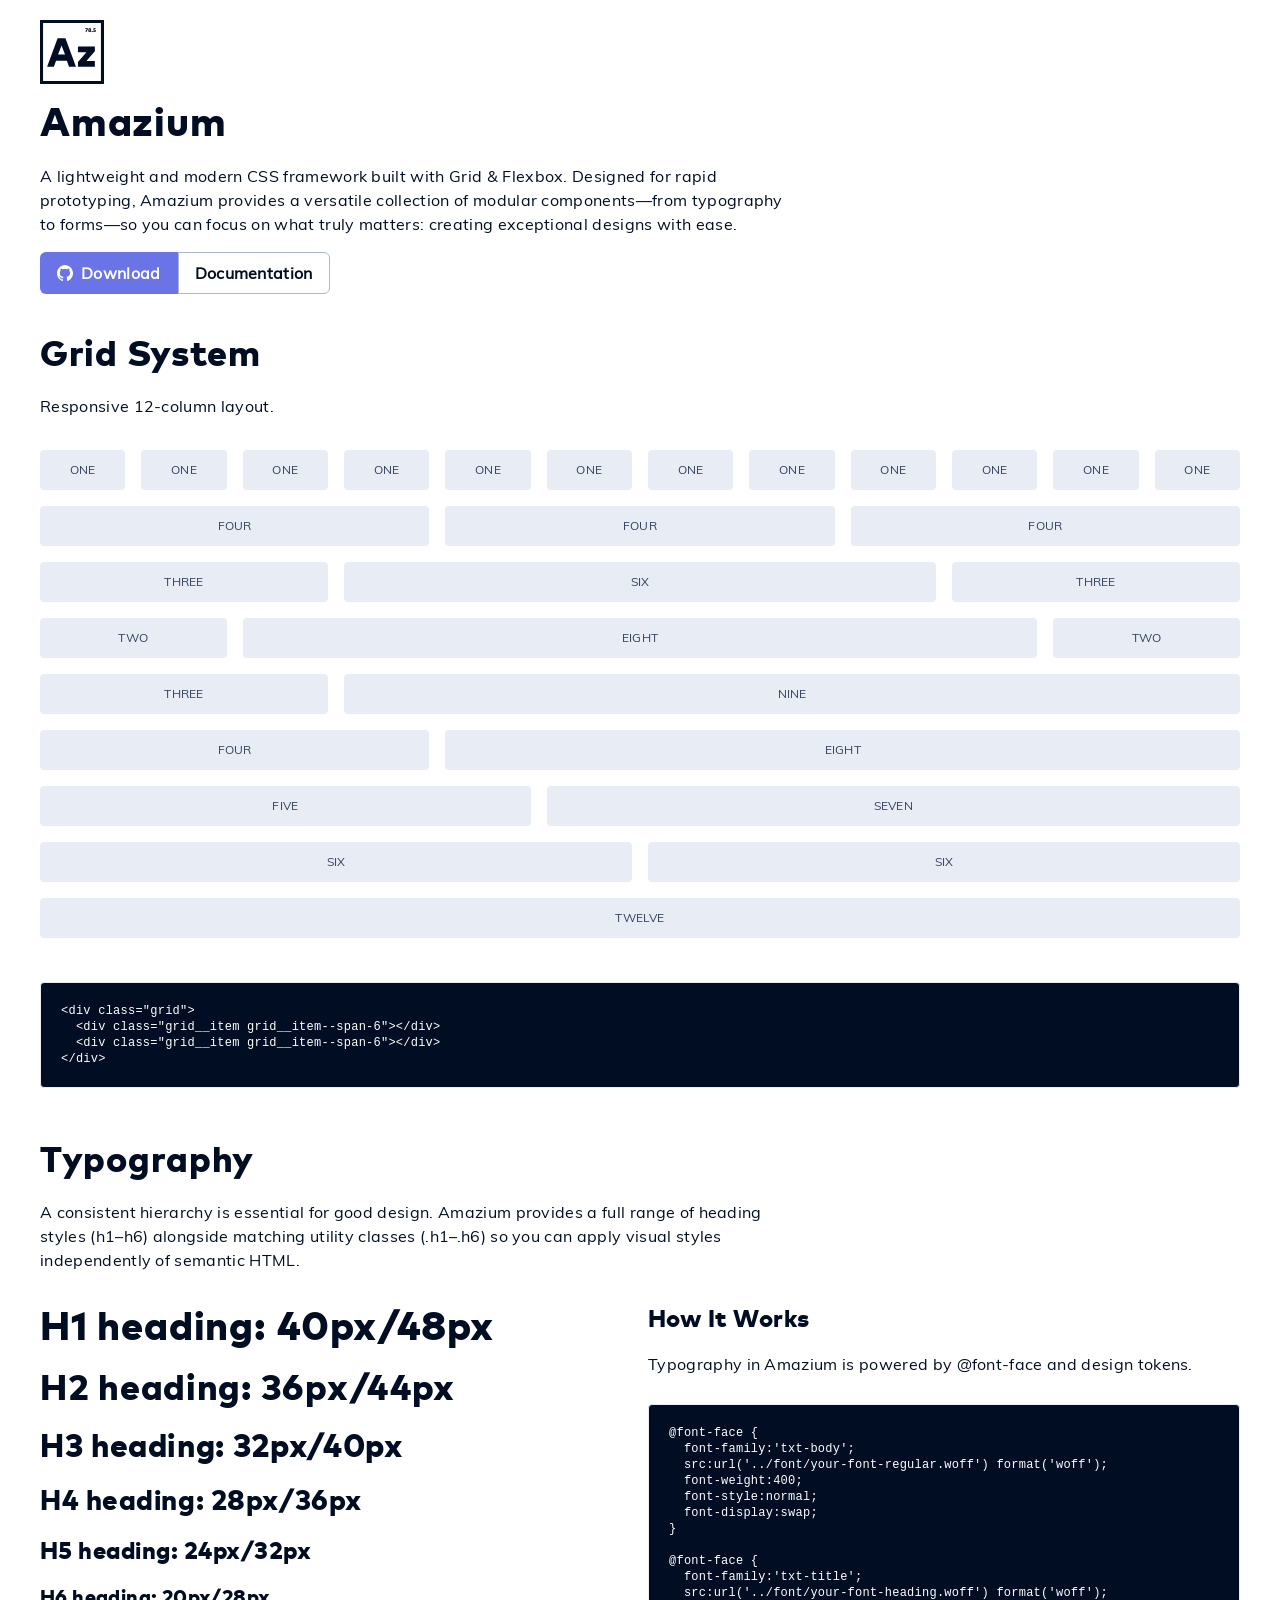
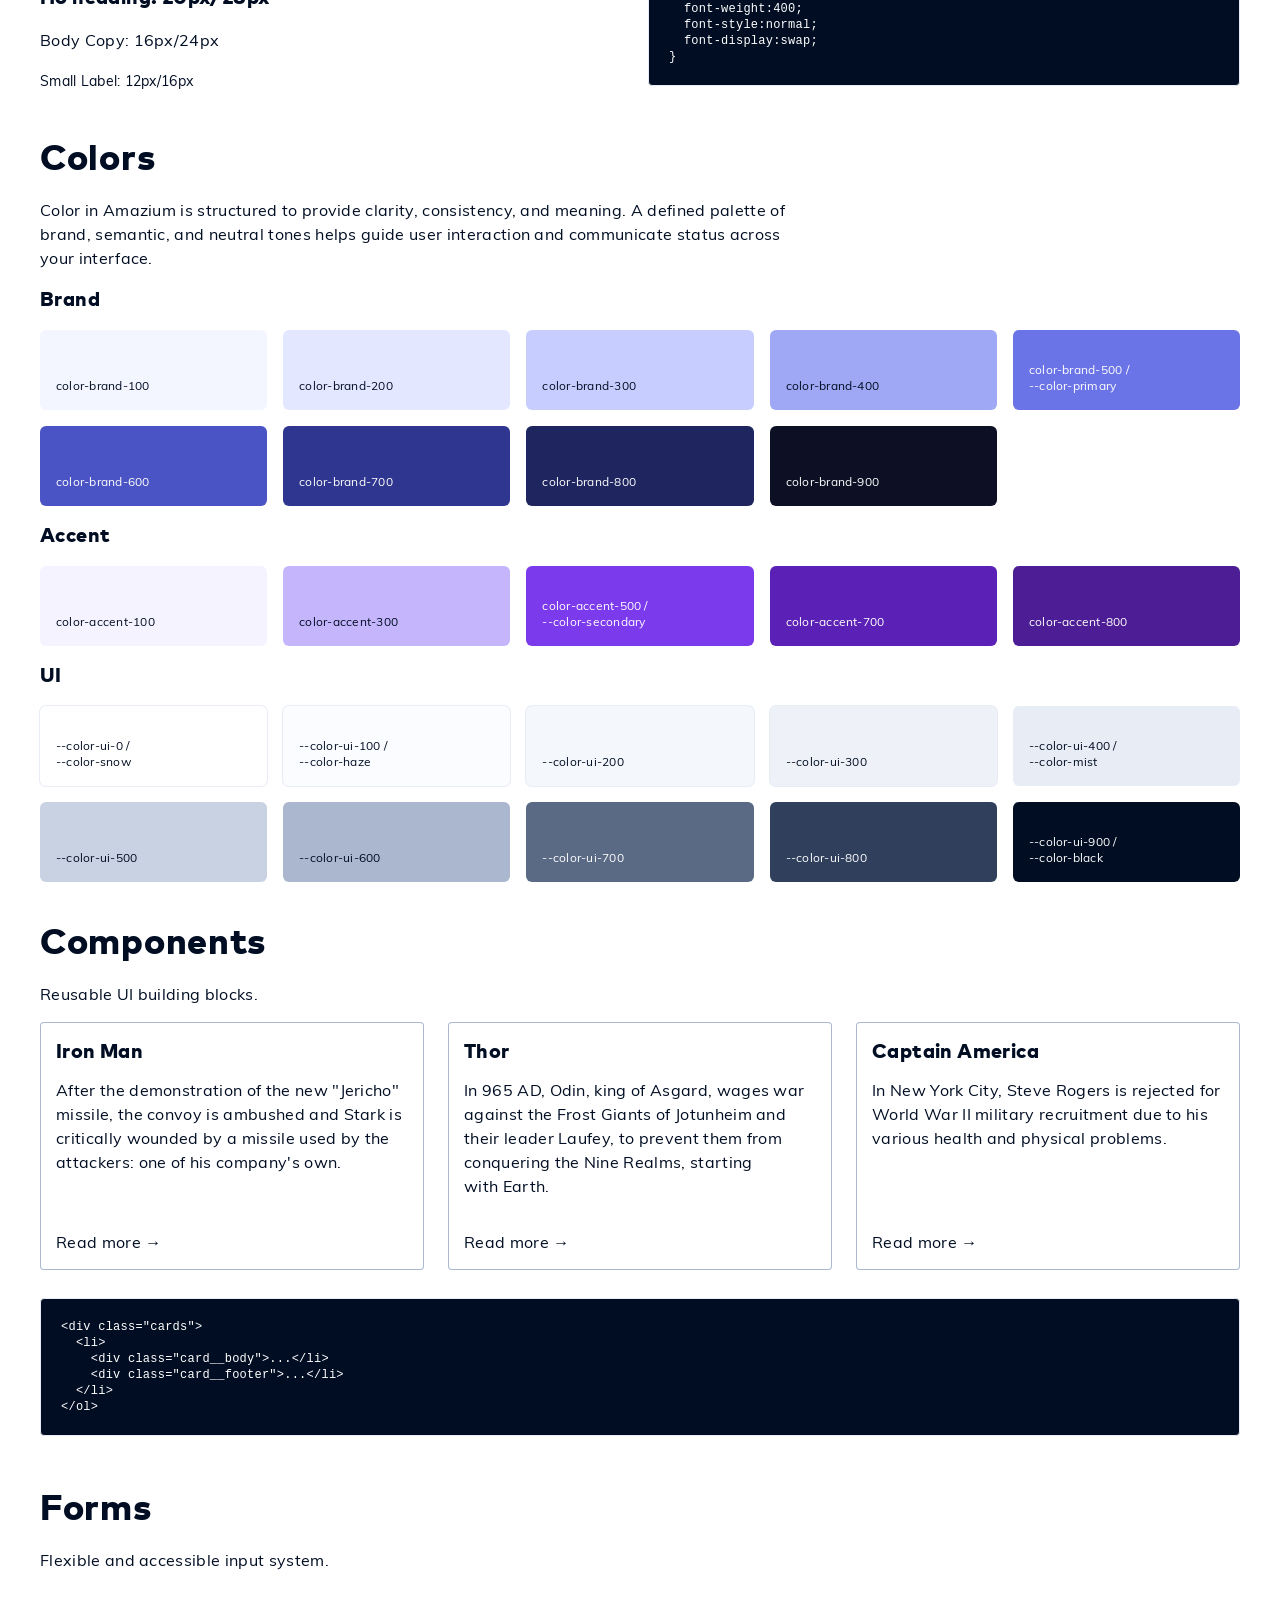
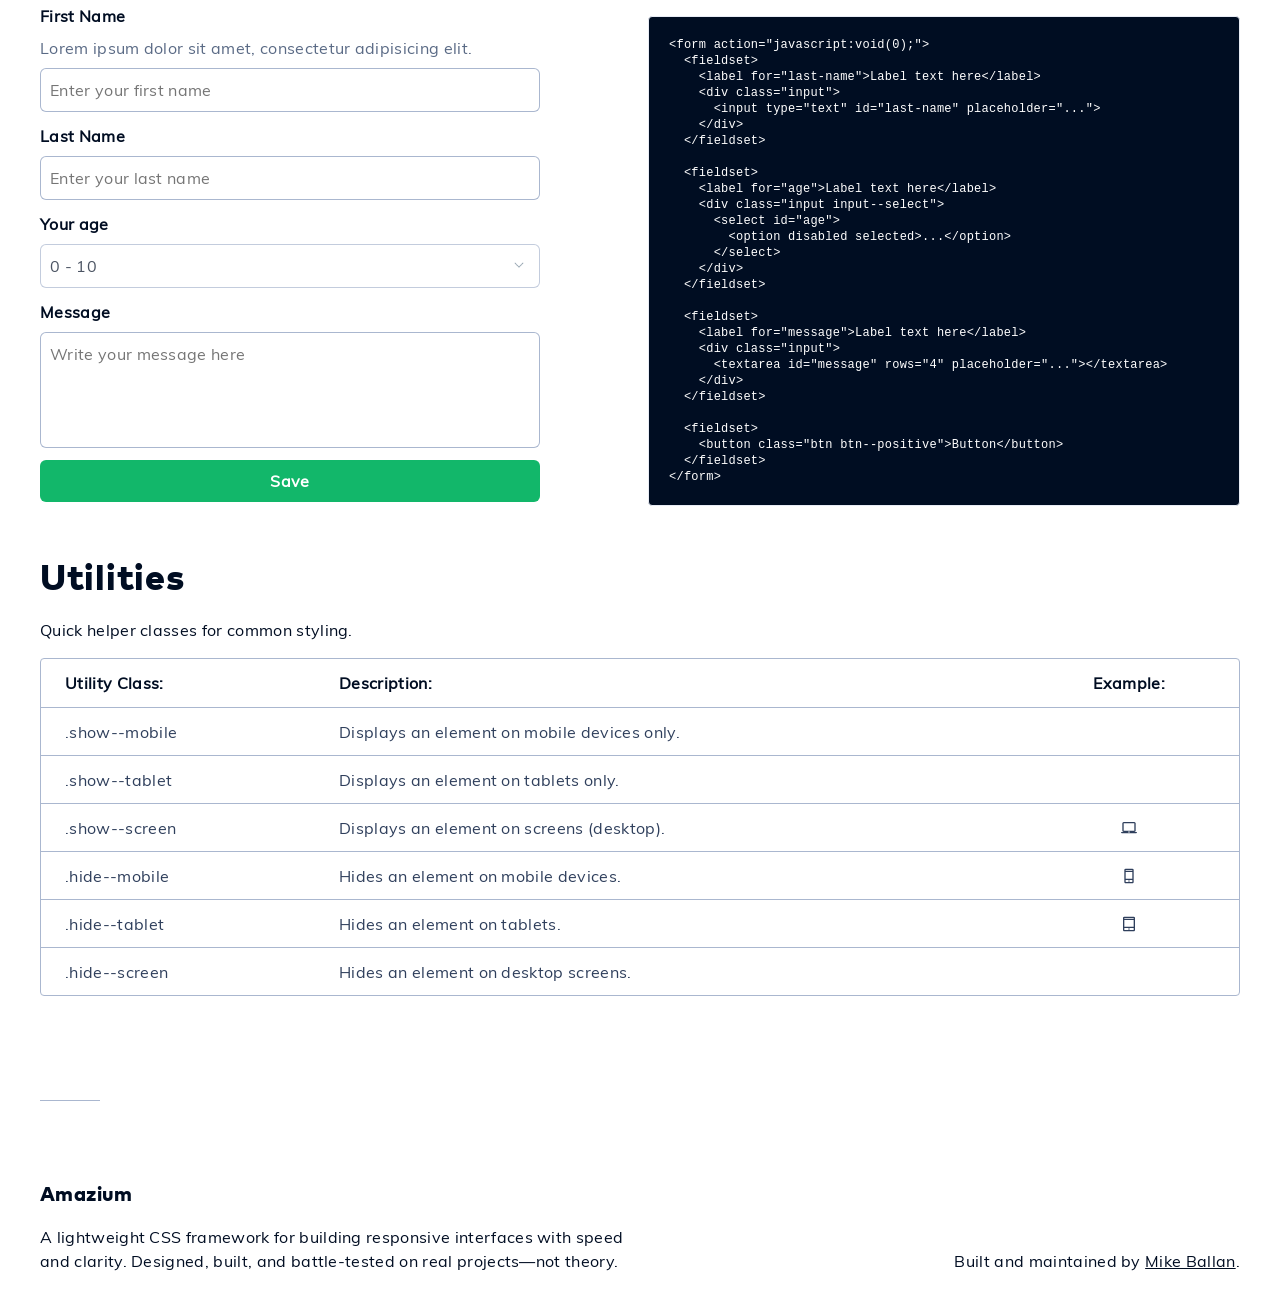
==== commit b25eeb4c: "Refactors Cards & examples Updates the styling of the card header" ====
--- a/index.html
+++ b/index.html
@@ -65,36 +65,36 @@
   </div>
 
   <div class="grid">
-    <div class="grid__item grid__item--span-1 demo--grid">One</div>
-    <div class="grid__item grid__item--span-1 demo--grid">One</div>
-    <div class="grid__item grid__item--span-1 demo--grid">One</div>
-    <div class="grid__item grid__item--span-1 demo--grid">One</div>
-    <div class="grid__item grid__item--span-1 demo--grid">One</div>
-    <div class="grid__item grid__item--span-1 demo--grid">One</div>
-    <div class="grid__item grid__item--span-1 demo--grid">One</div>
-    <div class="grid__item grid__item--span-1 demo--grid">One</div>
-    <div class="grid__item grid__item--span-1 demo--grid">One</div>
-    <div class="grid__item grid__item--span-1 demo--grid">One</div>
-    <div class="grid__item grid__item--span-1 demo--grid">One</div>
-    <div class="grid__item grid__item--span-1 demo--grid">One</div>
-    <div class="grid__item grid__item--span-4 demo--grid">Four</div>
-    <div class="grid__item grid__item--span-4 demo--grid">Four</div>
-    <div class="grid__item grid__item--span-4 demo--grid">Four</div>
-    <div class="grid__item grid__item--span-3 demo--grid">Three</div>
-    <div class="grid__item grid__item--span-6 demo--grid">Six</div>
-    <div class="grid__item grid__item--span-3 demo--grid">Three</div>
-    <div class="grid__item grid__item--span-2 demo--grid">Two</div>
-    <div class="grid__item grid__item--span-8 demo--grid">Eight</div>
-    <div class="grid__item grid__item--span-2 demo--grid">Two</div>
-    <div class="grid__item grid__item--span-3 demo--grid">Three</div>
-    <div class="grid__item grid__item--span-9 demo--grid">Nine</div>
-    <div class="grid__item grid__item--span-4 demo--grid">Four</div>
-    <div class="grid__item grid__item--span-8 demo--grid">Eight</div>
-    <div class="grid__item grid__item--span-5 demo--grid">Five</div>
-    <div class="grid__item grid__item--span-7 demo--grid">Seven</div>
+    <div class="grid__item grid__item--span-1 demo--grid hide--mobile">One</div>
+    <div class="grid__item grid__item--span-1 demo--grid hide--mobile">One</div>
+    <div class="grid__item grid__item--span-1 demo--grid hide--mobile">One</div>
+    <div class="grid__item grid__item--span-1 demo--grid hide--mobile">One</div>
+    <div class="grid__item grid__item--span-1 demo--grid hide--mobile">One</div>
+    <div class="grid__item grid__item--span-1 demo--grid hide--mobile">One</div>
+    <div class="grid__item grid__item--span-1 demo--grid hide--mobile">One</div>
+    <div class="grid__item grid__item--span-1 demo--grid hide--mobile">One</div>
+    <div class="grid__item grid__item--span-1 demo--grid hide--mobile">One</div>
+    <div class="grid__item grid__item--span-1 demo--grid hide--mobile">One</div>
+    <div class="grid__item grid__item--span-1 demo--grid hide--mobile">One</div>
+    <div class="grid__item grid__item--span-1 demo--grid hide--mobile">One</div>
+    <div class="grid__item grid__item--span-4 demo--grid hide--mobile">Four</div>
+    <div class="grid__item grid__item--span-4 demo--grid hide--mobile">Four</div>
+    <div class="grid__item grid__item--span-4 demo--grid hide--mobile">Four</div>
+    <div class="grid__item grid__item--span-3 demo--grid hide--mobile">Three</div>
+    <div class="grid__item grid__item--span-6 demo--grid hide--mobile">Six</div>
+    <div class="grid__item grid__item--span-3 demo--grid hide--mobile">Three</div>
+    <div class="grid__item grid__item--span-2 demo--grid hide--mobile">Two</div>
+    <div class="grid__item grid__item--span-8 demo--grid hide--mobile">Eight</div>
+    <div class="grid__item grid__item--span-2 demo--grid hide--mobile">Two</div>
+    <div class="grid__item grid__item--span-3 demo--grid hide--mobile">Three</div>
+    <div class="grid__item grid__item--span-9 demo--grid hide--mobile">Nine</div>
+    <div class="grid__item grid__item--span-4 demo--grid hide--mobile">Four</div>
+    <div class="grid__item grid__item--span-8 demo--grid hide--mobile">Eight</div>
+    <div class="grid__item grid__item--span-5 demo--grid hide--mobile">Five</div>
+    <div class="grid__item grid__item--span-7 demo--grid hide--mobile">Seven</div>
     <div class="grid__item grid__item--span-6 demo--grid">Six</div>
     <div class="grid__item grid__item--span-6 demo--grid">Six</div>
-    <div class="grid__item grid__item--span-12 demo--grid">Twelve</div>
+    <div class="grid__item grid__item--span-12 demo--grid hide--mobile">Twelve</div>
   </div>
   <div class="grid">
     <div class="grid__item grid__item--12">
@@ -151,7 +151,7 @@
     <div class="grid__item grid__item--span-12">
       <h2>Colors</h2>
       <p>Color in Amazium is structured to provide clarity, consistency, and meaning. A defined palette of brand, semantic, and neutral tones helps guide user interaction and communicate status across your interface.</p>
-      <h4>Brand</h4>
+      <h6>Brand</h6>
       <ol class="demo--colors">
         <li class="demo-brand-100">color-brand-100</li>
         <li class="demo-brand-200">color-brand-200</li>
@@ -164,7 +164,7 @@
         <li class="demo-brand-900">color-brand-900</li>
       </ol>
 
-      <h4>Accent</h4>
+      <h6>Accent</h6>
       <ol class="demo--colors">
         <li class="demo-accent-100">color-accent-100</li>
         <li class="demo-accent-300">color-accent-300</li>
@@ -173,7 +173,7 @@
         <li class="demo-accent-800">color-accent-800</li>
       </ol>
 
-      <h4>UI</h4>
+      <h6>UI</h6>
       <ol class="demo--colors">
         <li class="demo-ui-0">--color-ui-0 /<br> --color-snow</li>
         <li class="demo-ui-100">--color-ui-100 /<br> --color-haze</li>
@@ -364,7 +364,7 @@
   </div>
 </section>
 
-<footer class="footer">
+<footer class="demo--section">
   <div class="grid">
     <div class="grid__item grid__item--span-6">
       <hr>
--- a/style/layout.css
+++ b/style/layout.css
@@ -13,7 +13,7 @@
 */
 .demo--grid                                    { padding:var(--space-2); background:var(--color-ui-400); align-items:center; text-align:center; font-size: var(--text-xs); color:var(--color-ui-800); text-transform:uppercase; border-radius:var(--space-1); overflow:hidden; }
 .demo--section                                 { padding:20px; display:flex; flex-direction:column; gap:var(--space-8); }
-.demo--colors                                  { padding-inline-start:0; display:grid; grid-template-columns:repeat(5, minmax(0, 1fr)); gap:var(--space-4); font-size:var(--text-xs); }
+.demo--colors                                  { padding-inline-start:0; display:grid; grid-template-columns: repeat( auto-fit, minmax(220px, 1fr) ); gap:var(--space-4); font-size:var(--text-xs); }
 .demo--colors li                               { padding:var(--space-4); height:80px; line-height: var(--leading-xs); display:flex; flex-direction:column; justify-content:flex-end; border-radius:var(--radius-md); }
 .demo-brand-100                                { background-color:var(--color-brand-100); }
 .demo-brand-200                                { background-color:var(--color-brand-200); }
--- a/style/card.css
+++ b/style/card.css
@@ -13,26 +13,26 @@
 ***********************************************/
 
 /***** Cards *****/
-.card                                                     { margin:0; padding:0; width:100%; background-color:var(--color-ui-100); box-shadow:var(--border-default); border-radius:var(--radius-sm); position:relative; }
+.card                                                   { margin:0; padding:0; width:100%; background-color:var(--color-ui-0); box-shadow:var(--border-default); border-radius:var(--radius-sm); position:relative; }
 
 /***** Header *****/
-.card__header                                             { padding:var(--space-4); }
+.card__header                                           { padding:var(--space-4); border-radius:var(--radius-sm) var(--radius-sm) 0 0; background-color:var(--color-ui-200); box-shadow:var(--border-default); }
 
 /***** Body *****/
-.card__body                                               { padding:var(--space-4); display:flex; flex-direction:column; gap:20px; }
+.card__body                                             { padding:var(--space-4); display:flex; flex-direction:column; gap:var(--space-3); }
 
 /***** Footer *****/
-.card__footer                                             { margin-top:auto; padding:var(--space-4); }
+.card__footer                                           { margin-top:auto; padding:var(--space-4); border-radius:0 0 var(--radius-sm) var(--radius-sm); }
 
 /***** Tables *****/
-.card--hasTable .card__body                               { padding:0; }
-.card--hasTable table th                                  { border-radius:var(--radius-sm) var(--radius-sm); 0 0; }
-.card--hasTable table tr:last-child td:first-child        { border-radius:0 0 0 var(--radius-sm); }
-.card--hasTable table tr:last-child td:last-child         { border-radius:0 0 var(--radius-sm) 0; }
+.card--hasTable .card__body                             { padding:0; }
+.card--hasTable table th                                { border-radius:var(--radius-sm) var(--radius-sm); 0 0; }
+.card--hasTable table tr:last-child td:first-child      { border-radius:0 0 0 var(--radius-sm); }
+.card--hasTable table tr:last-child td:last-child       { border-radius:0 0 var(--radius-sm) 0; }
 
-/***** Split cards *****/
-.cards                                                    { padding-inline-start:0; list-style:none; display:grid; grid-template-columns: repeat( auto-fit, minmax(260px, 1fr) ); grid-gap:24px; width:100%; }
-.cards li                                                 { margin:0; padding:0; display:flex; flex-direction:column; background-color:var(--color-ui-100); box-shadow:var(--border-default); border-radius:var(--radius-sm); position:relative; }
+/***** List Cards *****/
+.cards                                                  { padding-inline-start:0; list-style:none; display:grid; grid-template-columns: repeat( auto-fit, minmax(260px, 1fr) ); grid-gap:24px; width:100%; }
+.cards li                                               { margin:0; padding:0; display:flex; flex-direction:column; background-color:var(--color-ui-0); box-shadow:var(--border-default); border-radius:var(--radius-sm); position:relative; }
 
 
 /***********************************************
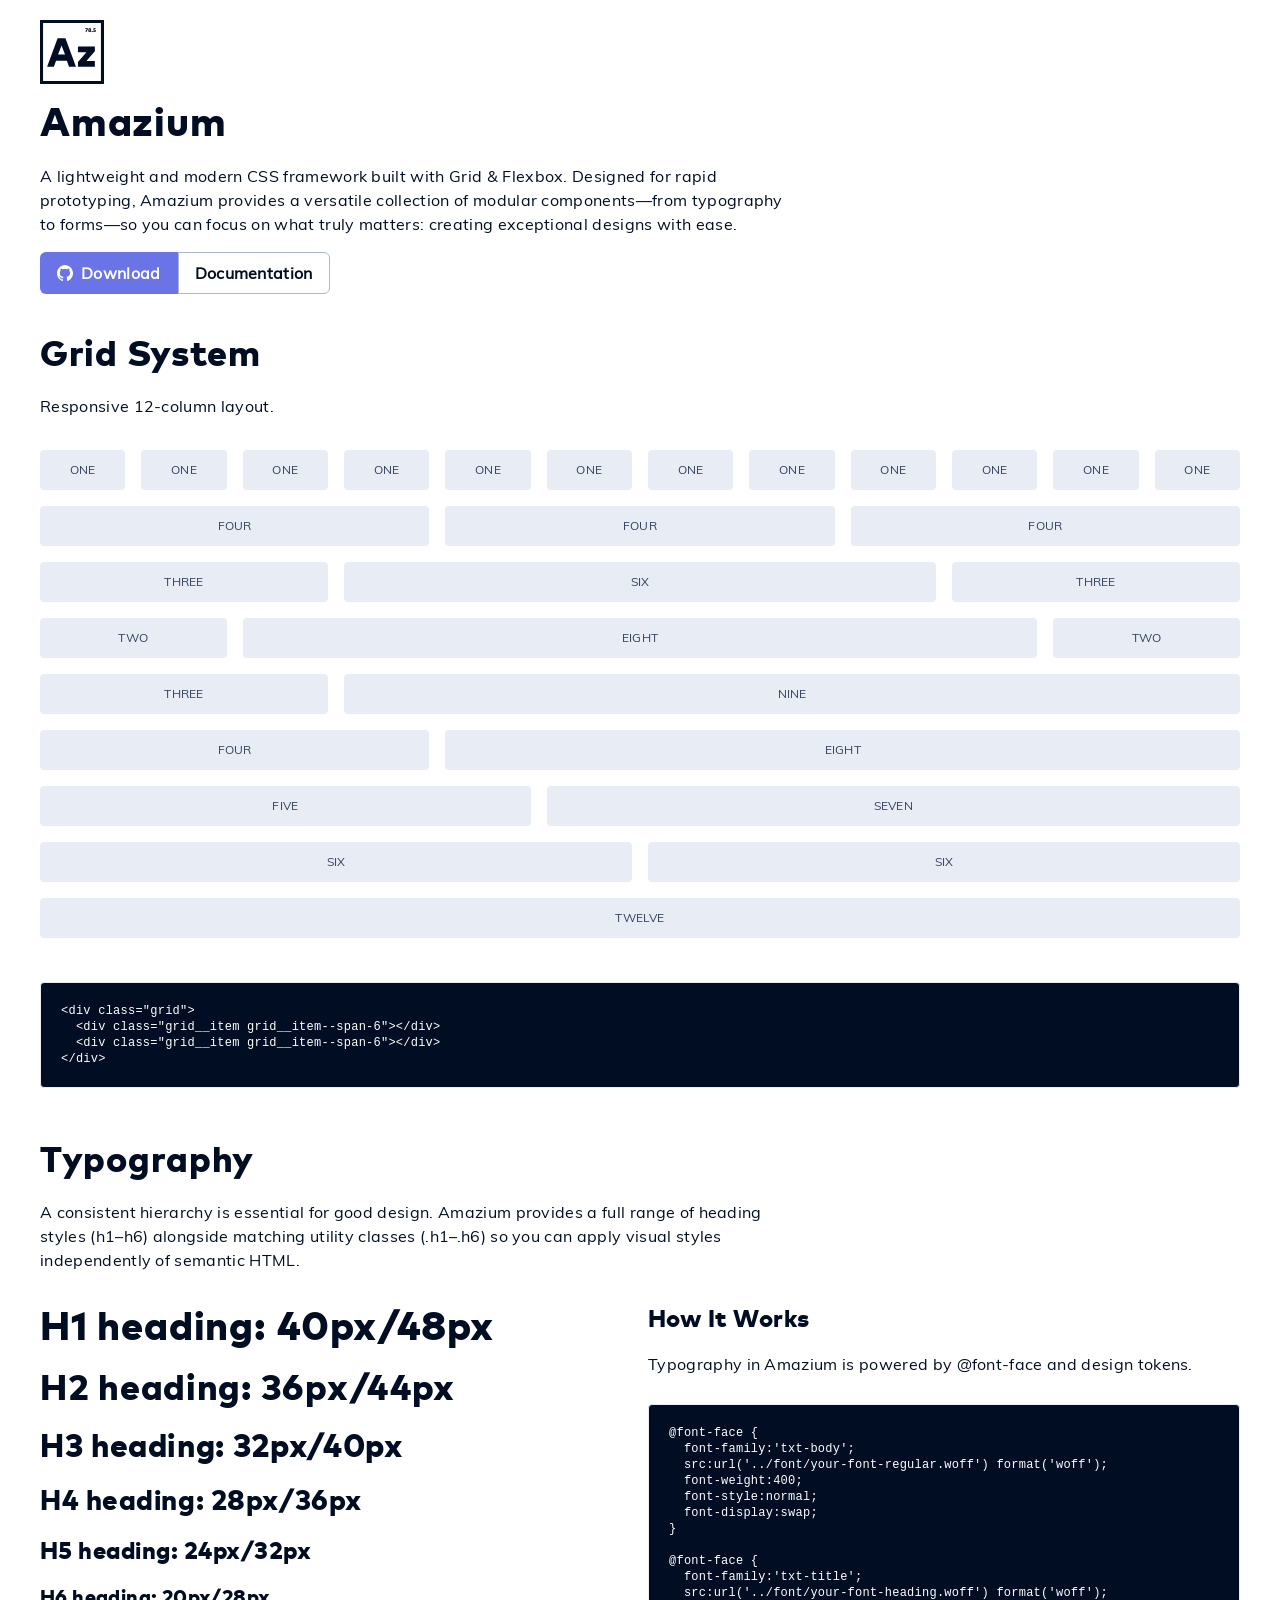
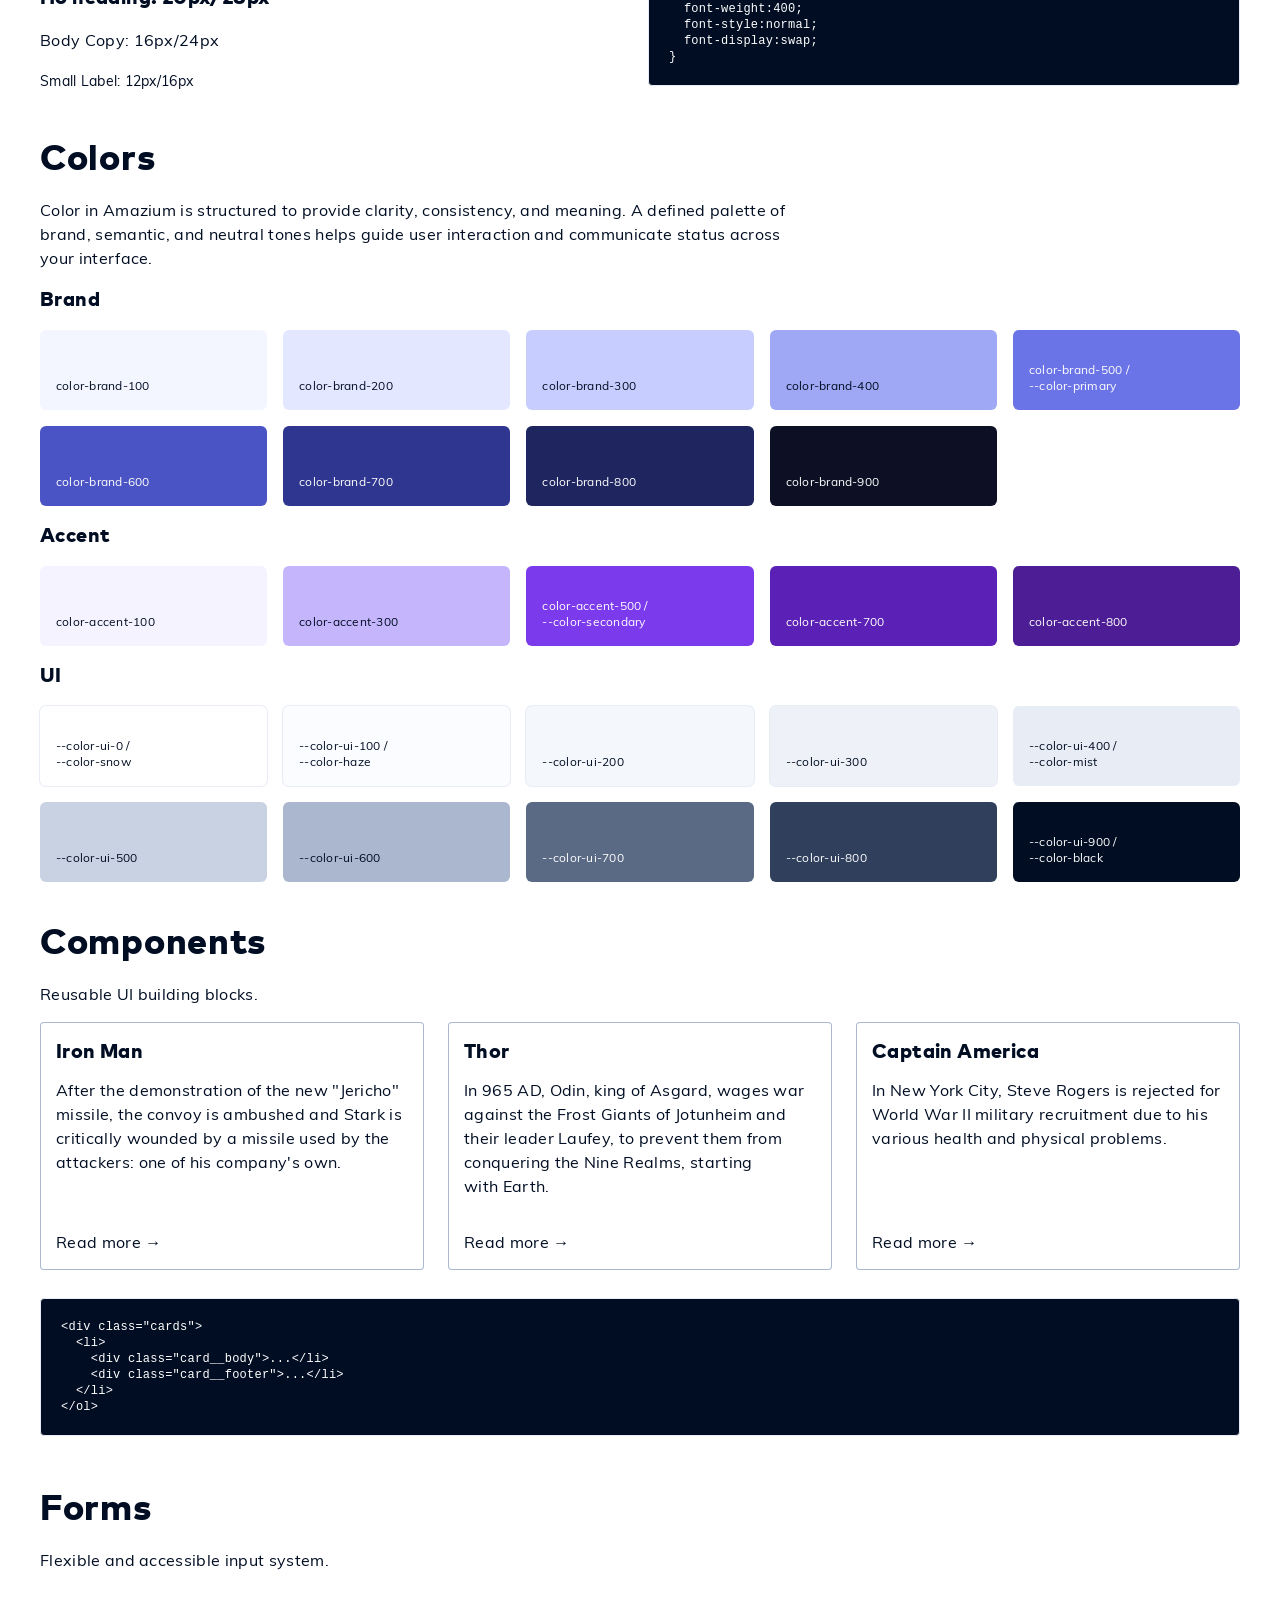
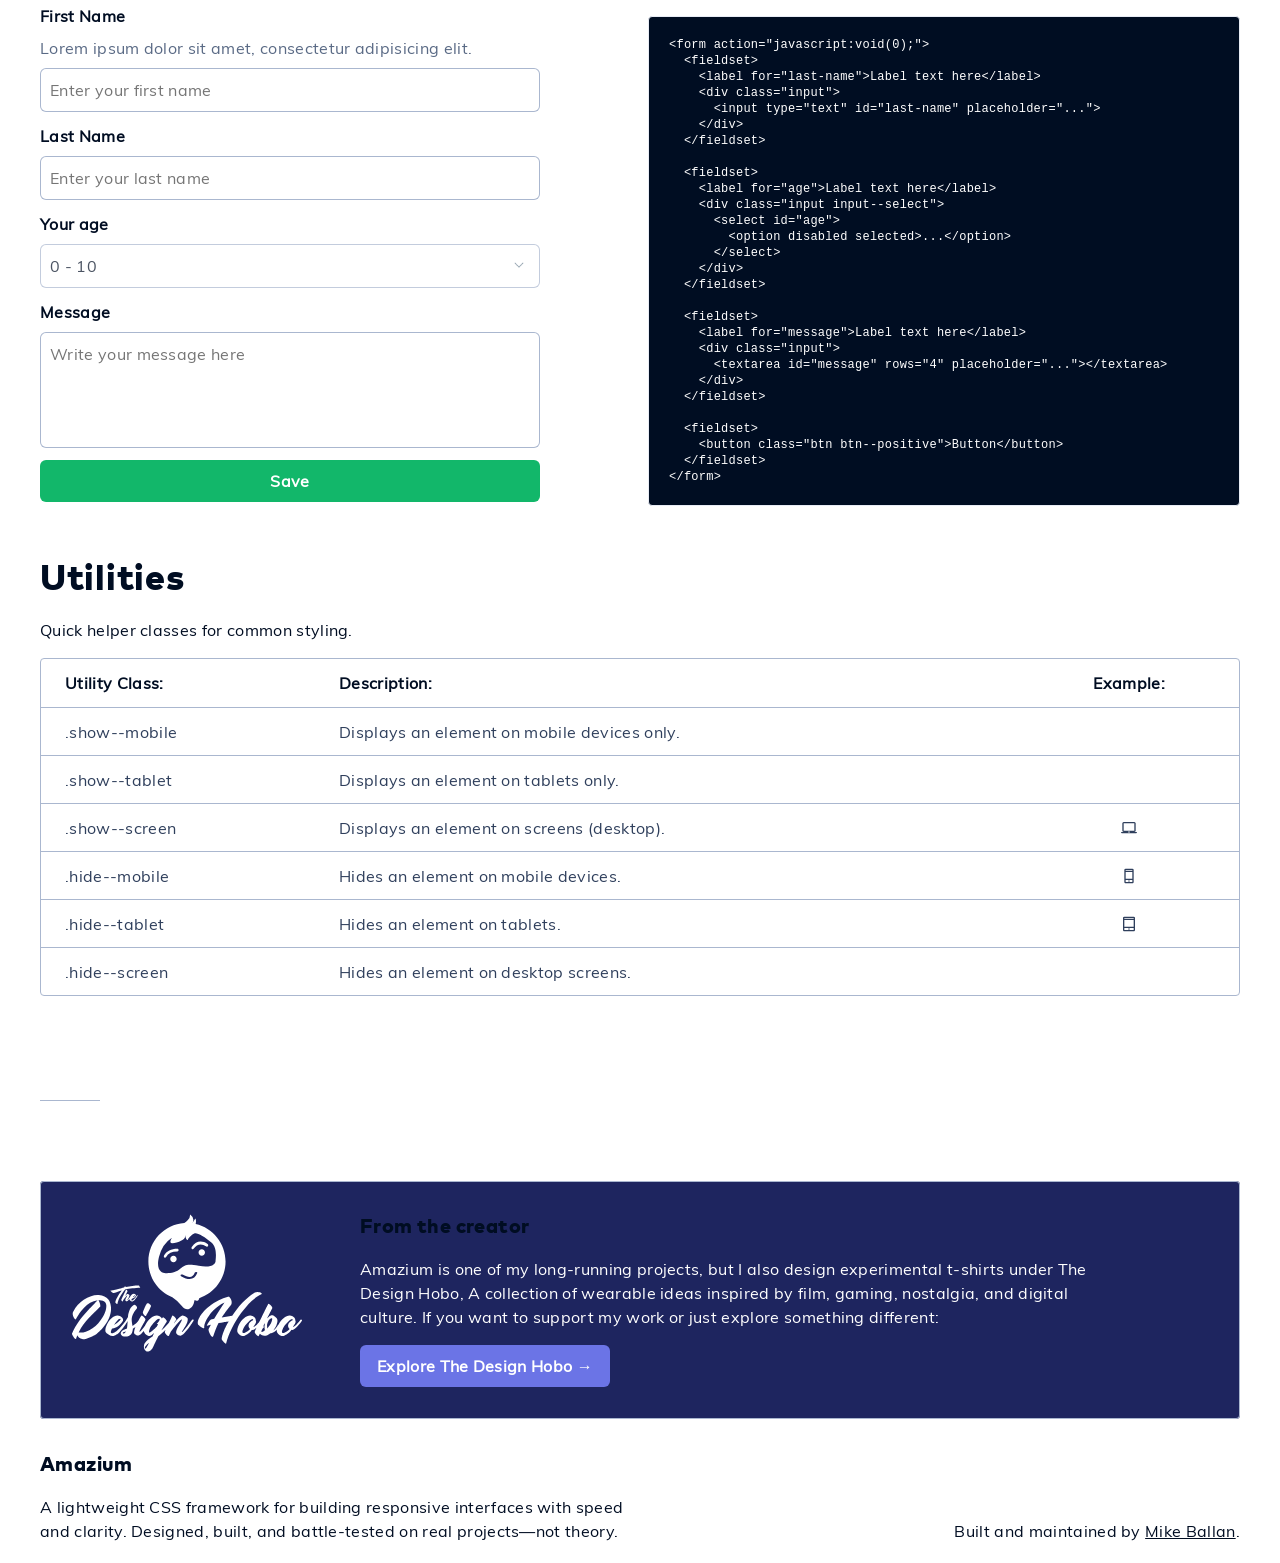
==== commit e783eaa2: "Demo page update Adds in banner for The Design Hobo" ====
--- a/index.html
+++ b/index.html
@@ -366,8 +366,26 @@
 
 <footer class="demo--section">
   <div class="grid">
-    <div class="grid__item grid__item--span-6">
+    <div class="grid__item grid__item--span-12">
       <hr>
+      <div class="card card--design-hobo">
+        <div class="card__body">
+          <div class="grid">
+            <div class="grid__item grid__item--span-3 u-center">
+              <svg xmlns="http://www.w3.org/2000/svg" viewBox="0 0 5667 3374" class="icon icon--hobo"><path d="m1539.64 2224.205.6.12 1.158.242 1.102.24.529.122 1.015.24.959.242.457.12.873.242q.843.24 1.573.482a22 22 0 0 1 2.239.897l.613.29q.625.305 1.292.663l.678.37.7.399.358.209.732.437.753.465.775.49 1.203.788 1.251.847.861.597.883.625.904.651.926.678.947.705.969.731.99.759 1.268.985.258.202q12.4 9.737 22.733 23.575t13.434 29.726-10.334 30.237l-1.165 1.355-1.62 1.897-2.128 2.519-2.244 2.682-2.847 3.436-3.014 3.67-1.57 1.925-3.265 4.025-3.433 4.26-3.6 4.497-3.766 4.732-3.267 4.124-2.697 3.417q-22.218 28.188-42.367 65.6-20.15 37.414-34.1 83.54-13.95 46.125-9.817 95.326l.247 3.36.255 3.33.263 3.297.27 3.267.28 3.234.287 3.203.445 4.746.463 4.675.318 3.077.163 1.526.33 3.03q.252 2.26.511 4.485l.35 2.951q.267 2.202.54 4.368l.371 2.872a605 605 0 0 0 3.468 23.14l1.317 7.59 1.086 6.205 1.076 6.108 1.419 7.996 1.402 7.824 1.04 5.757 1.373 7.526 1.354 7.355 1.005 5.405q16.534-9.225 32.55-20.5 16.017-11.275 32.55-24.6 20.667-17.427 37.717-34.851 16.442-16.803 33.363-37.419l1.254-1.532 2.666-3.592 2.037-2.933.504-.942q9.375-17.536 18.45-33.492l1.685-2.955 2.172-3.793 2.143-3.727 2.113-3.66 2.084-3.592 2.732-4.687 2.68-4.568 1.977-3.348 2.589-4.36 1.907-3.192 1.878-3.125 2.458-4.063 2.406-3.945 1.77-2.88 1.74-2.814 1.712-2.746 1.681-2.68 2.273-3.591 1.879-2.949 2.143-3.341 2.347-3.626 2.182-3.332 1.738-2.622 1.618-2.407 1.01-1.485.958-1.39 1.12-1.601.425-.599 1.002-1.392.742-1.006.687-.91.324-.42.46-.583.43-.53.269-.323q5.126-8.096 21.014 1.012 15.89 9.106 33.315 25.803 17.427 16.698 31.266 36.935l.893 1.32a156 156 0 0 1 3.3 5.126l.755 1.243q9.091 15.138 9.915 25.705l-.002.13-.015.28a8 8 0 0 1-.05.46l-.054.336-.068.358-.083.381-.098.404-.113.427-.129.449-.143.472-.159.494-.174.517-.189.54-.204.563-.219.585-.234.608-.38.955-.272.665-.436 1.04-.47 1.09-.505 1.142-.538 1.193-.77 1.67-.832 1.76-.663 1.381-.697 1.431-.982 1.988-1.313 2.613-1.407 2.754-1.541 2.977-1.959 3.753-1.516 2.887-2.617 4.95-2.175 4.082-2.82 5.26-2.337 4.33-3.64 6.703-3.16 5.775-3.938 7.157-4.101 7.405-4.405 7.914-4.5 8.056-4.597 8.198-2.335 4.152-4.74 8.412-3.62 6.402-4.909 8.66-3.745 6.59-3.799 6.668-1.278 2.24a2171 2171 0 0 0-2.47 4.34l-2.44 4.31-3.603 6.409-2.365 4.235-1.171 2.107-2.32 4.19-3.422 6.23-2.244 4.117-2.214 4.087-2.725 5.067-2.678 5.02-1.058 1.995-2.094 3.967q-1.038 1.977-2.063 3.938l-2.033 3.909-1.006 1.943-1.614 3.135-1.821 3.56-1.779 3.501-1.735 3.444-1.693 3.384-1.105 2.225-1.086 2.198-1.594 3.248-1.038 2.134-1.02 2.107-1 2.082-1.466 3.073-.953 2.017-.935 1.99-1.365 2.938-.887 1.926-1.295 2.84-1.252 2.782-.81 1.822-.792 1.796-.773 1.77-1.124 2.607-.461 1.087-.662 1.592-.421 1.035-.405 1.015-.39.995-.372.974-.53 1.422-.492 1.376-.457 1.33-.285.86-.268.84-.253.82-.236.8-.22.778-.204.758-.188.737-.172.717-.08.35-.148.687q-.07.338-.132.665l-.116.645a30 30 0 0 0-.183 1.228l-.068.583q-.03.287-.051.563l-.036.542q-.19 3.721 1.192 5.429 2.535 3.129 8.992-.515l.556-.322.284-.17.578-.36.294-.189.6-.396q.302-.204.613-.42l.627-.445.32-.232.648-.481.663-.507.677-.53.692-.556.705-.58.72-.604.734-.63.749-.653.98-.871.996-.9 1.011-.927 1.027-.955 1.305-1.233 1.328-1.277 1.353-1.32 1.376-1.365 1.119-1.123 1.706-1.736 1.157-1.192 1.172-1.22 1.187-1.249 1.81-1.925 1.226-1.318 1.24-1.346 1.257-1.373 1.271-1.402 1.287-1.43 1.302-1.457 1.318-1.486 1.333-1.513 1.348-1.542 1.363-1.569 1.38-1.597 1.393-1.625 1.41-1.653 2.508-2.961 2.731-3.242 2.773-3.308 2.815-3.374 1.9-2.286 2.885-3.484 3.91-4.747 2.983-3.638 3.023-3.703 4.097-5.041 3.121-3.858 3.163-3.923 4.282-5.334 3.26-4.078 4.413-5.539a2898 2898 0 0 0 30.752-39.391l2.72-3.553.542-1.286q6.84-16.165 15.287-32.404l.85-1.624q22.6-43.041 54.448-83.52t68.832-71.222q36.985-30.744 77.05-48.678t81.16-15.884q26.71 1.024 50.339 12.81 23.628 11.785 46.23 29.206 8.22 8.199 13.869 15.372 5.274 6.696 9.205 13.39l.555.957 20.546-26.644.137-.213q5.21-7.864 20.924 1.238 15.924 9.222 33.388 26.132 17.465 16.908 31.334 37.404.463.684.91 1.36l.882 1.346q12.146 18.746 13.104 32.137l-.186.532-.217.571-.195.485-.214.51-.234.535-.254.56-.273.586-.292.61-.475.963-.34.673-.548 1.056-.798 1.496-.428.786-.678 1.225-.722 1.282-.766 1.338-.81 1.395-.853 1.45-.897 1.508-.622 1.036-1.64 2.7-1.4 2.273-2.46 3.96-3.12 4.986-3.303 5.24-2.303 3.636-3.607 5.666-3.79 5.921-2.628 4.089-4.794 7.429-6.458 9.987-4.696 7.284-5.988 9.31-8.604 13.418-6.303 9.859-3.937 6.172-2.736 4.305-2.705 4.275-2.675 4.245-2.644 4.214-2.614 4.184-2.583 4.154-2.554 4.123-2.522 4.093-3.111 5.074-3.67 6.026-3.006 4.97-1.19 1.974-3.21 5.773-4.996 9.023-4.331 7.852-5.398 9.824-4.666 8.52-3.082 6.148 2.841-2.369a1270 1270 0 0 0 68.559-61.68q34.416-33.306 68.318-71.223a1433 1433 0 0 0 44.367-52.039l2.693-4.187 4.964-9.982 4.594-9.284 2.977-6.042 2.188-4.454 3.561-7.274 4.132-8.485 2.67-5.508 3.24-6.718 2.514-5.242 5.456-11.4 4.81-9.992 3.62-7.461 3.154-6.442 2.274-4.59 1.586-3.163 4.133-9.273 4.084-9.108 3.065-6.786 1.691-3.721 3.05-6.652 2.384-5.136 1.51-3.279 1.361-3.005.826-1.852.94-2.144.839-1.954.597-1.427.532-1.306.241-.607.331-.854.774-2.068.433-1.118.2-.497.278-.668.171-.393.16-.352.148-.31.201-.388.12-.207.055-.088.103-.145q.146-.186.24-.186.517 0 .517 1.024 4.97-7.869 19.954-.157l.84.44.427.23q16.044 8.708 33.124 25.614t30.02 36.886q12.939 19.98 12.939 34.323 0 2.423-2.892 7.07l-.462.728-.244.374-.513.768q-.266.39-.548.794l-2.095 2.985-2.147 3.036-1.093 1.537-2.224 3.112-2.274 3.162q-4.83 6.695-9.662 12.05l-1.32 1.448-.886.983-.55.62-.764.878-.47.55-.436.523-.594.73-.522.669-.307.41-.339.473-.288.43-.101.16-.178.298-.146.27-.628 1.074-1.237 2.135-1.211 2.116q-.3.525-.596 1.05l-1.171 2.088a399 399 0 0 0-2.265 4.118l-1.093 2.031-1.067 2.012a339 339 0 0 0-2.553 4.948l-.975 1.946q-8.661 17.43-13.082 31.81a1547 1547 0 0 1 58.485-76.332q30.537-37.398 59.521-65.574t55.38-44.57 47.1-13.32q1.034.17 2.123.385l1.103.224.561.12 1.143.256 1.17.277q1.479.36 3.043.788l1.264.352.643.184 1.304.384 1.332.406 1.359.427 1.385.448.703.232 1.426.48 1.453.502 1.854.657 1.896.69.77.286 1.562.587 1.587.608 1.615.63 1.642.65 1.668.673q20.185 8.197 39.336 19.468 19.15 11.27 33.124 25.614t15.01 28.689q1.035 39.96-12.422 78.381-13.457 38.423-34.16 75.308a959 959 0 0 1-42.684 69.039l-1.827 2.682q-23.808 34.836-43.476 68.648-5.175 8.198-8.28 15.369-3.106 7.172-1.036 9.221 2.688 3.327 9.742-.907l.571-.35.586-.376.599-.399.305-.209.935-.662.641-.472.655-.496.67-.52.339-.269 1.04-.844.711-.592.725-.617.739-.641.868-.768.998-.896 1.013-.925 1.03-.953 1.043-.982.528-.5 1.337-1.285 1.361-1.328.551-.544 1.114-1.108 1.13-1.137 1.145-1.165 1.16-1.193 1.176-1.222 1.191-1.25 1.207-1.277 1.222-1.307 1.238-1.334 1.253-1.363 1.268-1.391 1.284-1.42 1.3-1.447 1.315-1.476 1.33-1.504 1.346-1.532 1.362-1.56 1.376-1.59 1.393-1.617 2.117-2.478 1.431-1.688 2.673-3.17 2.713-3.234 2.754-3.298 3.734-4.496 2.848-3.448 3.86-4.696 3.932-4.81 2.997-3.682 3.036-3.746 4.112-5.095 5.241-6.528 5.353-6.706 3.266-4.109 1.098-1.384a3002 3002 0 0 0 52.792-68.648l54.458-72.958 6.305-8.425 7.133-9.5 5.923-7.858 6.688-8.838 6.448-8.482 4.459-5.841 4.337-5.66q7.245-6.147 15.527-6.66 8.28-.51 13.974 3.075t7.764 11.27q2.07 7.684-1.035 16.906l-6.954 10.899-5.409 8.435-4.25 6.608-9.778 15.145-6.406 9.883-10.162 15.628a2032 2032 0 0 1-14.634 22.144l-3.352 4.987a2247 2247 0 0 1-12.019 17.643l-3.516 5.095-3.552 5.12a2490 2490 0 0 1-10.875 15.5l-3.698 5.215-3.734 5.24a2366 2366 0 0 1-62.108 82.991q-32.09 40.984-63.144 72.746t-59.521 50.205-50.204 15.37q-12.423-2.05-28.984-9.222a189.3 189.3 0 0 1-31.572-17.418q-15.01-10.245-25.361-23.053t-10.352-27.152q-2.07-23.566 7.246-51.742t24.844-58.914q20.158-41.901 44.241-78.459l1.305-1.972q24.844-37.397 44.511-76.332l.93-1.942.91-1.915 1.753-3.747 1.26-2.738.812-1.79 1.18-2.636.758-1.722.738-1.694.717-1.667.695-1.64 1.002-2.408.642-1.57.62-1.544.302-.761.588-1.502.567-1.474.81-2.16.762-2.099.481-1.364.347-1.012.328-.986q.159-.487.307-.96l.289-.936.136-.458.259-.896q.31-1.106.56-2.13l.19-.807.17-.782.15-.756q1.262-6.688-.665-9.232-2.259-2.794-7.905-.406l-.546.239q-.83.376-1.728.858l-.607.334-.31.175-.629.368-.645.392-.661.416-.336.216-.684.451-.699.474-.714.498-.73.521-.745.545-.76.568-.777.592-.79.615-.402.316q-.527.417-1.061.847l-1.078.875-1.094.9-1.111.93-1.128.955-1.144.982-1.161 1.01-1.475 1.3-1.5 1.342-1.22 1.104-1.235 1.132-1.885 1.748-1.278 1.199-1.947 1.85-1.985 1.91-1.344 1.307-1.361 1.335-1.377 1.361-1.395 1.39-1.41 1.415-1.428 1.443-1.444 1.47-1.46 1.497-1.478 1.524-1.494 1.55-1.51 1.58-1.528 1.604-1.762 1.864-3.007 3.195-3.051 3.26-3.095 3.326-2.088 2.254-3.169 3.434-3.212 3.5-3.257 3.566-3.3 3.63-2.226 2.458-3.374 3.74-3.418 3.805-3.462 3.87-2.332 2.617-2.352 2.646-4.763 5.378-3.624 4.11q-27.948 31.763-56.415 66.087a3955 3955 0 0 0-52.078 64.115l-7.05 8.893-4.174 5.283-4.086 5.18-6.933 8.82-3.84 4.9-3.748 4.796-6.345 8.147-4.364 5.628-5.052 6.542-3.256 4.233-2.228 4.422-2.187 4.36-1.434 2.875-2.814 5.667-1.38 2.794-2.033 4.14-1.333 2.727-1.965 4.04-1.287 2.659-1.896 3.939-1.24 2.592-1.827 3.839-1.194 2.525-1.758 3.738-1.715 3.678-1.674 3.618-1.093 2.378-1.605 3.517-1.047 2.31-1.536 3.417-1 2.244-.983 2.218-1.645 3.726-1.408 3.151-1.358 3.004-1.052 2.297-.515 1.113-1.005 2.155-.974 2.061-.943 1.967-.911 1.871-.664 1.342-.857 1.707-.622 1.218-.605 1.165-.587 1.111-.57 1.059-.552 1.005-.358.64-.523.918-.339.582-.33.558-.324.534-.623.998-.3.464-.435.651-.417.598-.269.37-.26.345-.377.474-.242.287-.233.263-.226.239-.11.11q-5.175 8.197-20.703 0t-32.09-24.59q-16.56-16.393-30.018-36.373t-14.492-34.323a11.5 11.5 0 0 1-.093-1.943l.02-.499q.015-.255.036-.522l.051-.546.031-.282.074-.583.088-.607.104-.63.119-.655.133-.68.073-.348.24-1.082.179-.751.194-.776.209-.8.224-.823.239-.848.254-.872.27-.896.283-.92.3-.945.314-.969.5-1.498.352-1.028.367-1.053.382-1.077.397-1.102.624-1.697.658-1.751.691-1.806.726-1.86.76-1.914 1.215-3.02 1.514-3.715 1.307-3.17 1.077-2.586 1.665-3.96 1.144-2.693 1.17-2.738 1.232-2.862-.705.738q-24.39 25.479-48.627 47.97l-1.671 1.548a2078 2078 0 0 1-129.445 110.164l-7.965 16.321-6.664 13.603-8.695 17.687-9.102 18.446-6.612 13.364q-.96 1.936-1.922 3.889l-1.93 3.923-1.938 3.957-1.946 3.992-1.954 4.026-1.963 4.061-1.97 4.095-1.979 4.13-1.986 4.164-1.995 4.198-2.003 4.233-2.011 4.267-2.02 4.301-2.027 4.336-2.035 4.37-2.043 4.406-2.052 4.439-2.06 4.473-2.068 4.508-2.076 4.543-2.084 4.577-3.141 6.93-20.622 43.517-10.246 21.723-1.116 2.356-1.106 2.322-1.098 2.286-1.628 3.365-1.074 2.2-1.064 2.164-1.056 2.13-1.046 2.094-1.036 2.06-1.028 2.026-1.018 1.99-1.008 1.955-1 1.921-.99 1.886-1.468 2.763-.966 1.799-.958 1.763-.948 1.73-1.172 2.111-.233.416q-9.76 17.422-19.519 30.231l-1.363 1.78-.695.898-1.414 1.816-.72.917-1.466 1.852q-.743.932-1.5 1.876l-1.535 1.901-1.568 1.926-1.603 1.95-1.637 1.973-1.67 1.999-1.706 2.022-1.74 2.048-1.773 2.071-1.808 2.096-.917 1.057-1.736 1.29q-.867.64-1.729 1.265l-1.72 1.241q-8.583 6.145-16.768 11.07l-1.633.972q-23.213 13.688-43.19 17.468-29.794 5.636-51.881-5.124-22.088-10.761-35.957-33.306t-18.492-50.214-.514-56.876 18.492-52.776q36.984-58.413 84.755-95.818 46.887-36.712 105.154-72.93l2.203-1.367 40.066-89.156-2.32 2.309-2.398 2.372-3.315 3.261-3.45 3.374-3.584 3.486-3.72 3.6-4.348 4.182-.494.474a475 475 0 0 1-27.738 24.594q-14.382 11.786-28.251 20.496t-26.197 9.736q-14.383 2.05-30.307-2.05t-28.252-11.273q-31.847-17.42-59.071-44.578-27.225-27.155-30.307-62a191 191 0 0 1-.202-4.434l-.047-1.593-.543.656q-21.904 26.367-43.313 48.327l-1.338 1.369q-30.752 31.369-58.942 49.584-1.375.888-2.735 1.726l-1.355.825q-25.675 15.441-45.627 12.627-12.3-2.023-27.677-8.095t-28.19-15.685-22.04-21.25q-9.225-11.637-9.225-25.804-1.025-31.37 10.763-72.858 8.454-29.749 20.332-61.058l1.224-3.211-.006-.004-.758.547a355 355 0 0 1-7.151 4.985l-.93.63q-24.284 16.401-53.217 31.776 0 23.576-4.65 47.15-4.65 23.576-16.017 52.276-17.567 43.05-50.117 64.064-32.55 21.012-67.167 28.188t-65.617 3.587l-1.922-.228-1.892-.234-.935-.12-1.847-.246a299 299 0 0 1-2.713-.38l-1.771-.263-.874-.134-1.726-.274q-1.283-.207-2.531-.423l-1.65-.29-.814-.148-1.604-.302-2.35-.465-1.53-.319q-.756-.161-1.498-.325l-1.468-.333a154 154 0 0 1-2.846-.687l-1.377-.354-1.347-.36q-7.993-2.187-13.805-4.878-46.5-21.525-49.084-58.425-2.582-36.9 30.484-70.726 12.16-12.925 37.098-24.038l1.735-.764q1.313-.571 2.66-1.139l1.81-.753q1.37-.564 2.774-1.122l4.59-1.807 10.061-3.934 7.859-3.054 9.506-3.675 12.76-4.902 13.36-5.101 9.244-3.512 9.51-3.6q7.233-46.125 10.85-95.327l.264-3.562.265-3.53.534-6.96.54-6.832.408-5.038.412-4.964.414-4.892.418-4.818.42-4.746.283-3.122.426-4.624.428-4.55.432-4.477.435-4.403.439-4.33.44-4.258.445-4.184.298-2.749.45-4.062q0-1.025.028-1.993l.035-.957-.086-.011-1.819 2.91-1.421 2.261-1.446 2.292-2.969 4.677-1.522 2.386-2.33 3.636-3.195 4.956-3.295 5.081-3.396 5.205-2.613 3.986-2.669 4.055-2.726 4.125-3.16 4.762-2.78 4.18-4.223 6.331-4.285 6.402-2.89 4.307-2.92 4.34-4.429 6.568-4.491 6.64-4.554 6.71-3.07 4.514-4.656 6.83-4.719 6.902-.972 1.406-1.968 2.834q-.993 1.424-2 2.861l-2.547 3.616-2.596 3.66-1.053 1.476-2.13 2.972-2.707 3.756-2.757 3.799-2.243 3.07-2.275 3.099-2.307 3.126-2.339 3.154-2.371 3.182-2.404 3.21-2.436 3.238q-19.619 26.016-41.817 52.54a1321 1321 0 0 1-45.43 51.52q-23.232 24.995-44.915 43.358-6.79 6.338-15.029 12.81l-1.75 1.364q-1.325 1.025-2.686 2.052l-1.83 1.372q-12.004 8.926-26.717 18.109-29.427 18.363-56.272 22.444-11.626 1.641-28.264-.018l-1.813-.189a231 231 0 0 1-6.577-.813q-1.448-.2-2.858-.408l-1.864-.282-.92-.143-1.814-.294-1.78-.3q-.442-.076-.879-.154l-1.731-.312a215 215 0 0 1-2.535-.483l-1.648-.332q-.816-.168-1.615-.34l-1.582-.347-1.55-.354q-8.043-1.884-14.258-4.192l-.588-.22a206 206 0 0 1-8.365-3.32l-1.747-.745a268 268 0 0 1-5.388-2.392l-1.845-.85a326 326 0 0 1-5.683-2.714l-1.944-.957-1.968-.985q-.99-.499-1.992-1.01l-2.017-1.039-1.018-.529-2.054-1.077a461 461 0 0 1-2.078-1.105l-2.104-1.131q-21.683-11.733-41.816-27.545t-34.59-33.667q-14.454-17.853-15.487-35.196-3.098-35.707 7.227-78.045 10.326-42.337 30.976-85.186 20.65-42.848 49.56-82.635t64.016-70.394 73.825-48.459 80.02-15.813q26.845 1.02 50.076 12.753 23.232 11.732 46.98 29.075 6.29 6.216 11.353 12.079l1.11 1.298q12.317 14.56 16.963 26.92 6.712 17.854 3.614 34.177t-14.455 32.136l-1.7 2.357-1.733 2.384q-.876 1.2-1.768 2.413l-1.802 2.44-1.835 2.47-.93 1.244-1.887 2.51-1.92 2.54-.974 1.28-1.971 2.58q-.995 1.296-2.006 2.608l-2.04 2.637-2.073 2.664-3.174 4.05q-26.846 35.707-59.37 60.7-32.524 24.996-64.531 41.829t-60.919 25.505l-1.01.301-2.004.59-1.978.571-1.953.552-1.927.533-1.901.515-1.877.495-1.85.477-1.826.458q-.906.224-1.8.438l-1.775.42-.877.204-1.737.392q-.862.19-1.71.373l-1.686.354-1.66.335q-.825.163-1.635.317l-1.61.297q-9.18 1.658-16.68 2.07-.55 1.087-1.082 2.158l-1.046 2.122a269 269 0 0 0-5.099 11.022q-3.098 7.141-5.162 13.263a516 516 0 0 0-9.81 27.545q-4.646 14.283-6.194 26.525t2.581 20.914 17.553 10.712q18.114 2.557 43.796-7.703l1.563-.634a194 194 0 0 0 8.848-3.905q24.393-11.478 51.4-30.702l2.405-1.724a513 513 0 0 0 15.89-11.953q37.17-29.075 76.405-69.373 38.344-39.382 73.73-86.07l1.644-2.176 66.306-87.1.992-1.808.039-.163q.63-2.536 1.803-5.253l.225-.511 56.834-91.227.082-1.66q1.07-20.811 4.05-44.465 3.102-24.6 11.368-51.251 11.366-45.1 29.45-85.076 18.083-39.975 40.817-63.551l2.33-2.304 1.528-1.504 2.256-2.208 2.211-2.15 2.168-2.093 2.821-2.701 2.064-1.959 1.352-1.273 1.332-1.249 1.312-1.222 1.931-1.786 1.264-1.158 1.243-1.133 1.224-1.107 1.204-1.082 1.184-1.056 1.74-1.536 1.136-.992 1.666-1.44 1.086-.929 1.066-.902 1.047-.877 1.027-.851 1.008-.826 1.22-.99 1.794-1.431.587-.464 1.16-.905 1.138-.878 1.118-.85 1.638-1.223 1.067-.78 1.304-.937 1.272-.893q.502-.348.995-.683l.974-.655q.48-.32.953-.628l.933-.6.912-.57q.226-.141.448-.276l.881-.53.861-.502a55 55 0 0 1 3.619-1.915l.376-.178q8.784-4.1 13.95-3.075M1897 3159l-29.028 25.723-1.945 1.72-1.968 1.755-1.993 1.789-2.016 1.822-2.04 1.858-2.064 1.891-2.087 1.926-3.176 2.953-2.147 2.011-2.171 2.046-2.195 2.08-2.219 2.114-3.372 3.235-1.136 1.096q-16.515 15.948-27.526 32.411t-13.513 30.353q-2.503 13.89 10.51 22.122 6.347 3.625 14.681-4.753l.54-.553a48 48 0 0 0 1.644-1.809l.556-.653q.14-.165.28-.335l.563-.69q.564-.704 1.137-1.457l.575-.765.579-.79.291-.405.732-1.038.443-.642q.803-1.175 1.64-2.427l.676-1.013 1.11-1.682 1.138-1.745 1.167-1.808.793-1.24 1.214-1.914 1.663-2.65 1.28-2.062 1.752-2.847 2.26-3.717 1.394-2.315 1.903-3.184 2.45-4.14 2.017-3.438 1.027-1.761 2.093-3.607 1.602-2.779 2.734-4.772 2.244-3.945 2.876-5.089 10.045-19.385 6.471-12.511q8.009-15.495 15.572-32.812zm2675.48-1251.86q33.475 1.536 58.71 10.751 25.236 9.216 38.11 22.528a64 64 0 0 1 2.238 2.431l.578.675q9.318 11.066 3.88 17.374-57.68 23.55-121.025 67.583-63.345 44.031-128.75 104.958t-131.325 135.678-127.72 159.741-118.965 177.661-105.575 188.413-85.49 193.02-59.74 191.486q-1.882 6.55-10.215 3.694l-.638-.229a28 28 0 0 1-.992-.393q-9.784-4.097-22.66-14.336-12.874-10.24-26.265-25.6-13.389-15.36-24.72-30.72t-18.54-28.67q-7.21-13.313-5.15-20.48.295-8.778 1.514-18.767l.253-2.01q1.05-8.087 2.69-16.952l.42-2.228q.215-1.12.438-2.252l.457-2.277q.232-1.145.475-2.3l.493-2.326q.252-1.168.512-2.349l.531-2.373.549-2.398q.279-1.204.568-2.422l.586-2.446.3-1.233.613-2.482.633-2.507.323-1.263.66-2.543.337-1.28.688-2.58.35-1.3a743 743 0 0 1 4.538-16.001l.974-3.27.495-1.644 1.006-3.304.512-1.661 1.04-3.34 1.062-3.362a963 963 0 0 1 6.834-20.66l1.216-3.524 1.238-3.547.627-1.783 1.272-3.582.644-1.8 1.304-3.616 1.326-3.64q.67-1.826 1.349-3.663l1.37-3.686q1.036-2.775 2.097-5.573l1.426-3.744a1334 1334 0 0 1 2.18-5.66l1.48-3.802q1.16-2.961 2.346-5.948l1.595-3.99q.804-2.002 1.62-4.013l1.645-4.034a1278 1278 0 0 1 2.514-6.089l1.707-4.085.863-2.05 1.745-4.117q10.982-25.796 23.914-53.224l2.082-4.399q2.094-4.41 4.238-8.86l2.157-4.462 2.181-4.483 2.207-4.503 2.231-4.525q17.757-35.883 37.98-73.403l3.127-5.782q3.926-7.24 7.943-14.54l3.228-5.85a2880 2880 0 0 1 18.277-32.518l-9.053 1.266-9.097 1.278-13.724 1.94-9.203 1.31-13.884 1.985-9.31 1.34-9.352 1.35-9.395 1.364-14.173 2.068-14.268 2.095-9.566 1.411q-62.315 9.215-127.205 20.48-41.2 79.871-71.585 157.693t-57.164 163.838q-9.27 27.647-28.325 17.92-9.4-4.8-19.052-14.458l-1.044-1.059q-4.44-4.558-8.934-10.143l-1.058-1.328a201 201 0 0 1-6.379-8.565l-1.068-1.527-1.07-1.556-.535-.788q-20.085-29.696-35.535-70.655-15.212-40.33-15.447-75.695l-.003-1.104 57.68-111.614-5.259 1.587a3441 3441 0 0 1-41.606 12.237 923 923 0 0 0-46.865 14.848q-6.545 2.789-5.027-5.391l.112-.567.063-.293.14-.605.077-.312a69 69 0 0 1 1.688-5.608l.386-1.098q.898-2.5 2.043-5.246l.522-1.233q.4-.933.828-1.895l.583-1.294.607-1.318.313-.668.643-1.354.669-1.38.693-1.403.717-1.427.742-1.452.869-1.673.998-1.9 1.026-1.93 1.055-1.963 1.084-1.995 1.112-2.027 1.14-2.058 1.17-2.091 1.197-2.122 1.226-2.155 1.254-2.186 1.283-2.218 1.312-2.25 1.34-2.282 1.368-2.313 1.398-2.346 2.149-3.578q12.36-20.48 25.235-38.4t24.72-30.719l.462-.498.915-.974.9-.944.887-.914.872-.885q.432-.434.858-.854l.843-.824.416-.401.823-.78a93 93 0 0 1 1.992-1.818l.773-.674.758-.645q.75-.63 1.473-1.2l.715-.555.7-.525q2.95-2.169 5.383-3.256l.285-.125 79.31-17.407 3.793-6.408q56.976-96.123 118.776-192.245 63.861-99.327 132.87-201.725-77.25 33.792-146.26 83.455t-126.174 107.006-101.97 118.782q-44.805 61.44-74.16 118.782-29.355 57.343-42.745 106.494l-.586 2.176-.286 1.082-.559 2.15q-.549 2.142-1.062 4.249l-.503 2.098-.245 1.043-.476 2.073q-8.873 39.219-4.523 66.024 2.06 13.312-7.725 14.848t-26.265-4.608-36.565-17.92q-20.085-11.775-37.595-25.6-17.511-13.823-30.9-27.135-13.39-13.311-15.45-23.551-13.39-34.816 2.06-89.599 13.336-47.286 46.24-101.44l1.617-2.645a648 648 0 0 1 7.563-12.006l1.745-2.691q19.435-29.818 44.125-60.525l2.421-2.997q27.38-33.75 61.089-68.572 65.919-68.095 152.955-132.094 87.035-63.999 193.124-117.246 106.09-53.247 227.63-88.062 5.657-2.812 7.862 5.528l.158.633.15.663.07.344 3.09-5.12.135-.195q4.16-5.826 14.8 1.73 10.816 7.68 22.66 24.064 11.845 16.384 22.66 39.424t15.45 48.639.515 51.199-20.6 46.08l-3.933 4.722-1.957 2.355-3.895 4.698-3.87 4.681-3.845 4.666-3.82 4.65-1.9 2.318-3.78 4.625-3.756 4.608-3.73 4.593-3.706 4.576-1.843 2.282-3.667 4.552-3.642 4.535-3.617 4.52-3.591 4.502-1.786 2.246-3.553 4.478-3.528 4.463-4.374 5.555-4.335 5.53-4.295 5.504-4.256 5.479-3.375 4.365-3.35 4.348-3.326 4.333-1.653 2.16-3.287 4.308-3.262 4.292-4.845 6.407-3.199 4.25-3.173 4.236-4.712 6.322-3.11 4.194-4.617 6.26-1.527 2.08q-1.93 2.633-3.848 5.258l-3.822 5.243-3.793 5.227-1.886 2.607-3.753 5.204q-4.672 6.495-9.26 12.94l-3.655 5.149a2841 2841 0 0 0-19.612 28.037l-3.477 5.047q-4.328 6.299-8.57 12.548l-3.38 4.992-3.351 4.976-3.325 4.96q-1.655 2.477-3.297 4.946l-3.269 4.93-1.624 2.458-3.228 4.906a2322 2322 0 0 0-9.519 14.623l-3.117 4.843-1.549 2.415 255.44-40.96 2.236-3.37q52.644-79.22 114.67-158.93a2009 2009 0 0 1 134.414-155.646q71.07-74.238 148.32-139.774 77.25-65.535 160.68-115.71 32.96-15.36 66.435-13.823m-3913.776 77.856q84.33 6.141 141.408 34.29 57.077 28.147 91.53 70.114 34.451 41.966 50.392 93.656 15.66 50.784 18.914 104.036l.112 1.903q4.113 69.603-9.77 136.135-13.884 66.531-40.623 128.457-26.74 61.926-63.248 118.222-36.51 56.296-76.617 104.916-40.109 48.62-81.76 89.05a1470 1470 0 0 1-6.145 5.93l-3.815 3.648-3.795 3.6-3.022 2.848q-6.785 6.373-13.44 12.448l-2.952 2.686q-2.21 2.003-4.405 3.972l-2.92 2.612-2.907 2.582-3.617 3.186-3.597 3.14q-1.434 1.247-2.863 2.48l-2.85 2.448a974 974 0 0 1-4.252 3.62l-2.818 2.375a918 918 0 0 1-4.205 3.508l-2.786 2.302a851 851 0 0 1-8.285 6.73q-19.258 16.327-45.936 32.654l-2.498 1.52a549 549 0 0 1-10.312 6.074l-2.658 1.52a626 626 0 0 1-9.557 5.315q-43.194 23.543-90.501 42.99t-94.1 31.73q-46.794 12.285-83.817 13.307-18.511 0-40.108-8.189t-41.137-21.494a178.7 178.7 0 0 1-34.967-31.22q-15.426-17.91-22.625-38.383a616 616 0 0 0-16.969 44.013 1451 1451 0 0 0-13.801 42.445l-1.11 3.616q-3.086 10.236-12.342 6.653-8.45-3.27-19.045-13.795l-1.014-1.019q-.509-.517-1.024-1.051-11.826-12.283-24.168-29.684-12.34-17.4-22.11-34.8-9.77-17.402-15.941-32.755l-.226-.566-.434-1.115a100 100 0 0 1-.802-2.162l-.366-1.047a82 82 0 0 1-.36-1.072l-.335-1.048c-2.105-6.729-2.627-11.898-1.59-15.508q37.022-85.98 78.673-159.677t87.93-140.228q46.28-66.533 98.215-127.946 51.935-61.414 109.527-123.852l5.775-6.253q4.346-4.695 8.727-9.412l5.86-6.298q2.937-3.153 5.892-6.315l5.926-6.333 7.455-7.942 7.507-7.97 6.044-6.396 6.076-6.414 6.11-6.432 6.144-6.45 6.177-6.467 3.101-3.24 6.227-6.495q3.122-3.252 6.26-6.513l6.295-6.53 6.327-6.548 6.36-6.567q3.19-3.287 6.395-6.584l10.118-10.4 9.281-9.555 9.36-9.655 9.438-9.754 11.908-12.332 7.204-7.473 7.248-7.53 12.18-12.673 12.301-12.828 9.93-10.374 7.5-7.846 12.596-13.2 12.72-13.355 7.691-8.087q-102.842 13.305-186.144 64.484-83.302 51.18-150.15 120.27-66.846 69.09-117.24 145.858l-2.827 4.315-4.199 6.436-2.77 4.266-2.748 4.247-2.725 4.228-2.701 4.208-2.68 4.188-2.656 4.17-2.633 4.149-2.61 4.13-2.588 4.11-2.565 4.091-2.542 4.072-2.52 4.052-3.116 5.038-3.081 5.007-2.44 3.983-2.416 3.965-2.393 3.945-2.37 3.925-2.348 3.906-2.325 3.886-2.302 3.867-2.28 3.847-2.256 3.828-2.234 3.809-2.21 3.788-2.188 3.77-2.165 3.75-2.142 3.73-2.12 3.711-2.096 3.691-1.04 1.839-2.062 3.662q-1.025 1.827-2.039 3.643-3.086 6.14-12.855-.512-9.77-6.653-21.083-22.007-11.313-15.353-22.11-37.36a198.2 198.2 0 0 1-15.941-46.06q-5.142-24.054-2.571-48.108t17.997-44.525q35.994-78.815 102.328-153.535 66.333-74.72 150.664-131.528t179.46-88.539q95.127-31.73 189.743-25.59M4853.59 2203.56l.824.422.84.445q.423.228.855.468 16.61 9.247 33.741 26.2 17.13 16.95 31.146 37.5 14.015 20.547 15.053 34.932l-5.972 12.893-.538 1.15-.844 1.782-.586 1.224-.917 1.893-1.289 2.628-1.017 2.05-1.425 2.835-1.119 2.205-1.162 2.272-2.034 3.935-1.278 2.45-1.772 3.371-4.958 9.354-3.222 6.108-4.015 7.652-3.468 6.646-4.311 8.297-2.216 4.28-3.018 5.845-1.732 3.363-3.48 6.768-3.497 6.822-3.516 6.876-3.534 6.932-3.553 6.986-3.572 7.042-3.59 7.096-2.339 4.758-2.312 4.685-3.039 6.133-2.247 4.514-2.22 4.442-2.916 5.808-2.867 5.678-2.117 4.174-2.09 4.1-1.379 2.693-2.044 3.98-2.682 5.19-1.323 2.547-1.96 3.76-.648 1.237q-13.977 26.673-25.072 51.446l-.883 1.98 23.878-23.631 1.691-1.664a385 385 0 0 1 26.34-23.508q14.535-11.816 28.55-20.034 14.016-8.22 26.474-10.274 14.535-2.055 30.627 2.054 16.092 4.11 28.55 11.302 15.573 9.247 31.146 20.548t28.03 24.658q12.46 13.356 20.765 29.281t9.343 33.39q2.077 27.74-4.672 59.077-6.748 31.336-19.725 64.213t-32.703 65.754a564.5 564.5 0 0 1-43.604 62.672q51.91-33.905 92.399-95.549 14.896-22.603 30.266-42.386l3.202-4.101 1.314-2.069.25-.493.88-1.725q22.089-43.12 53.94-83.675t68.837-71.355q36.987-30.801 77.057-48.768t81.167-15.913q26.713 1.026 50.344 12.833t46.235 29.26l.691.695 1.361 1.38q20.86 21.318 27.23 37.967 6.678 17.454 3.595 32.854 11.302 14.373 10.275 39.014-1.012 24.279-18.981 52.543l-2.853 4.467-3.02 4.704-2.217 3.433-2.178 3.353-1.429 2.19-1.41 2.153-1.393 2.118-1.375 2.082-2.029 3.055-1.33 1.992-1.96 2.92-1.921 2.84-1.88 2.758-2.527 3.684-1.25 1.837-1.79 2.657-1.238 1.862-1.275 1.936-1.211 1.863-.773 1.202-.745 1.17-.717 1.137-1.023 1.646-.647 1.056-.619 1.025-.59.992-.564.96-.792 1.38-.493.88-.687 1.258-.397.75-.347.673-.324.649-.301.624-.408.89-.243.563-.113.272-.21.525-.095.254-.174.489q-1.302 3.81.342 4.468.59.236 1.801-.016l.36-.081q.185-.046.383-.102l.41-.121.435-.142.46-.16.487-.182.511-.2.537-.221.562-.24.588-.261.613-.28.638-.3.664-.321.69-.34.714-.36 1.12-.577 1.176-.621.816-.44 1.272-.696 1.33-.74 1.385-.786a114 114 0 0 0 4.786-2.733l1.24-.756q.624-.385 1.258-.785l1.275-.814.644-.418 1.301-.858q.655-.435 1.319-.887l1.336-.916q1.01-.698 2.037-1.428l1.38-.99q.695-.501 1.398-1.017l1.414-1.047.714-.535 1.442-1.09a282 282 0 0 0 3.679-2.855l1.502-1.192.758-.608 1.528-1.236.771-.629 1.555-1.28q17.98-14.888 37.501-34.394a857 857 0 0 0 38.015-40.554l4.072-4.646 3.995-4.582 2.622-3.02 2.587-2.99 2.554-2.964 2.52-2.935 2.486-2.907 2.452-2.878 2.419-2.85 3.564-4.224 2.334-2.78 2.3-2.752 24.659-31.827.436-.368q7.005-5.808 14.975-6.306 8.22-.513 13.87 3.08 5.651 3.593 7.706 11.294 1.99 7.46-.84 16.364l-.187.576-25.686 33.881-27.74 35.934-2.433 3.076a1277 1277 0 0 1-53.049 62.632q-28.768 31.828-65.755 56.468l-3.452 2.404-4.972 3.434-4.925 3.377-6.108 4.164-8.284 5.615q-17.467 11.807-30.823 11.807-6.165 1.028-12.33.513-6.164-.513-11.3-1.54-17.467 23.614-36.988 44.148a370 370 0 0 1-42.125 37.988l-1.193.948-1.23.97-1.266.988-1.969 1.521-1.358 1.04-2.108 1.596-2.19 1.642-2.273 1.687-1.562 1.15-1.599 1.17-2.467 1.793-1.69 1.22-2.606 1.868-2.688 1.914q-15.925 11.294-34.42 22.074a310 310 0 0 1-38.528 18.993q-20.035 8.214-36.474 9.24-14.384 2.054-30.309-2.053t-28.254-11.293q-15.412-8.214-30.823-19.508t-27.74-25.153-20.55-29.261-9.246-32.854q-1.375-16.033.215-33.393l.095-1.008-.868.931a1450 1450 0 0 1-15.981 16.851l-2.689 2.78q-24.917 25.686-61.253 42.124l-2.209 1.04-2.184 1.014-2.16.99-2.134.966-2.11.941-2.086.917-2.06.893q-1.538.66-3.045 1.292l-2 .832-1.973.806a312 312 0 0 1-5.775 2.274l-1.875.71a255 255 0 0 1-6.37 2.288l-1.763.6q-2.19.733-4.303 1.39-18.168 5.65-33.74 7.705-36.337 29.795-76.308 46.747-39.97 16.953-79.421 14.898-26.993-2.055-50.871-13.357-23.88-11.301-46.719-28.767l-9.344-9.247-2.84 5.637-2.687 5.37-2.942 5.925-1.198 2.428-2.281 4.654-1.785 3.675-1.02 2.115-1.301 2.716-1.531 3.228-1.35 2.864-.984 2.061-.941 1.94-.455.924-.877 1.757-.834 1.635-.4.772-.582 1.101-.374.696-.54.987-.348.62-.336.59-.326.56-.468.781-.444.714-.42.645-.266.392-.256.362-.245.331q-4.408 6.98-16.306 2.104l-.775-.327a53 53 0 0 1-3.683-1.777q-15.573-8.22-32.183-24.657-16.611-16.44-30.108-36.473-13.496-20.036-14.534-34.419a7.6 7.6 0 0 1-.086-1.09v-.834l.074-.922.024-.244.057-.505.091-.66.111-.696.104-.58.117-.602.13-.624.143-.646.156-.667.17-.69.279-1.073.308-1.123.223-.776.235-.798.378-1.237.407-1.286.288-.885.457-1.367.32-.939.335-.96.526-1.482.367-1.015.774-2.094.614-1.628.645-1.677.905-2.312.958-2.399.753-1.856.944-2.295 1.3-3.133 1.34-3.192 1.378-3.253 1.416-3.314 1.455-3.373.99-2.282 1.52-3.474 1.034-2.35 1.583-3.574 1.621-3.634 1.66-3.695 2.273-5.02 1.162-2.55 1.775-3.876 1.205-2.617 2.46-5.315 1.257-2.697 1.916-4.097 3.226-6.857-.3-.053-.746.602a363 363 0 0 1-24.512 18.016l-1.42.95-3.45 2.404-4.973 3.434-4.925 3.377-6.108 4.164-8.284 5.615q-17.467 11.807-30.823 11.807-6.165 1.028-12.33.513-6.164-.513-11.3-1.54-17.467 23.614-36.988 44.148a370 370 0 0 1-42.125 37.988l-1.193.948-1.23.97-1.266.988-1.969 1.521-1.358 1.04-2.108 1.596-2.19 1.642-2.273 1.687-1.562 1.15-1.599 1.17-2.467 1.793-1.69 1.22-2.606 1.868-2.688 1.914q-15.925 11.294-34.42 22.074a310 310 0 0 1-38.528 18.993q-20.035 8.214-36.474 9.24-14.384 2.054-30.309-2.053t-28.254-11.293q-15.412-8.214-30.823-19.508t-27.74-25.153-20.55-29.261-9.246-32.854q-3.082-35.934 8.733-78.542 11.816-42.607 33.905-85.729 22.09-43.12 53.94-83.675 31.851-40.554 68.838-71.355t77.057-48.768 81.167-15.913q26.713 1.026 50.344 12.833t46.235 29.26l.691.695 1.361 1.38q20.86 21.318 27.23 37.967 6.678 17.454 3.595 32.854 11.302 14.373 10.275 39.014-1.012 24.279-18.981 52.543l-2.853 4.467-3.02 4.704-2.217 3.433-2.178 3.353-1.429 2.19-1.41 2.153-1.393 2.118-1.375 2.082-2.029 3.055-1.33 1.992-1.96 2.92-1.921 2.84-1.88 2.758-2.527 3.684-1.25 1.837-1.79 2.657-1.238 1.862-1.275 1.936-1.211 1.863-.773 1.202-.745 1.17-.717 1.137-1.023 1.646-.647 1.056-.619 1.025-.59.992-.564.96-.792 1.38-.493.88-.687 1.258-.397.75-.347.673-.324.649-.301.624-.408.89-.243.563-.113.272-.21.525-.095.254-.174.489q-1.302 3.81.342 4.468.59.236 1.801-.016l.36-.081q.185-.046.383-.102l.41-.121.435-.142.46-.16.487-.182.511-.2.537-.221.562-.24.588-.261.613-.28.638-.3.664-.321.69-.34.714-.36 1.12-.577 1.176-.621.816-.44 1.272-.696 1.33-.74 1.385-.786a114 114 0 0 0 4.786-2.733l1.24-.756q.624-.385 1.258-.785l1.275-.814.644-.418 1.301-.858q.655-.435 1.319-.887l1.336-.916q1.01-.698 2.037-1.428l1.38-.99q.695-.501 1.398-1.017l1.414-1.047.714-.535 1.442-1.09a282 282 0 0 0 3.679-2.855l1.502-1.192.758-.608 1.528-1.236.771-.629 1.555-1.28q17.98-14.888 37.501-34.394a857 857 0 0 0 38.015-40.554l1.613-1.838 3.19-3.646 3.144-3.606 3.097-3.567 3.049-3.528 18.373-33.602 11.073-22.116 10.625-21.14 8.956-17.756 3.327-6.622 4.673-9.366 2.272-4.589 2.368-4.817 1.356-2.78 2.201-4.554 1.893-3.978.742-1.582 1-2.384 1.067-2.493.842-1.942.878-2.003 1.544-3.477 1.308-2.904 1.373-3.013 1.072-2.333 1.486-3.205 1.55-3.315 2.029-4.298 2.13-4.47 1.776-3.698 1.84-3.808 1.907-3.918 2.85-5.832 2.91-5.93 2.968-6.025 3.027-6.122 4.127-8.314 3.164-6.349 3.025-6.051 3.729-7.435 3.805-7.56 2.578-5.109a6828 6828 0 0 0 32.357-64.905l5.712-11.622 2.739-5.553 4.491-9.07 2.652-5.331 3.486-6.978 1.721-3.434 2.555-5.081 3.356-6.646 3.299-6.497 2.436-4.776 11.334-22.048 13.11-25.38 12.495-24.051q4.785-7.579 19.283-.308M1327 2880l-2.887 1.137-2.821 1.093-.926.355-1.829.695-2.688 1.005-1.755.646-1.726.626-1.696.607-1.667.588-2.445.844-1.593.539-1.564.519-1.534.5-1.504.48-1.475.46-1.446.44-1.416.422-1.386.402-1.357.383q-.672.186-1.328.363l-3.202.853-1.648.444-2.395.653-2.303.637-1.483.417-1.443.409-2.086.601-1.339.392-1.931.575-1.84.56-1.174.364-1.684.533-1.071.347q-8.67 2.833-12.749 6.139t-5.1 10.86q-2.04 5.668 4.08 10.39t15.808 4.722q9.69 0 21.928-6.611 12.237-6.612 23.456-22.667 7.14-9.444 11.219-21.722m3092.596-293.108q-20.544 11.613-43.657 31.81t-47.766 45.946a685 685 0 0 0-46.225 53.52q-21.57 27.77-38.52 54.025t-24.14 46.451l-1.83 4.696-1.236 3.2-1.251 3.257-1.266 3.313-1.28 3.368-1.945 5.158-1.978 5.283q-5.65 15.148-8.218 29.284-2.568 14.137 0 25.246t14.895 15.147q13.354 5.048 33.898-.505 20.544-5.554 44.17-19.187 23.627-13.632 48.28-33.323a425 425 0 0 0 46.225-42.917q-26.707-20.198-35.44-55.035-8.73-34.839 6.678-70.182 6.163-13.128 17.463-27.265t25.68-26.76q14.381-12.622 29.79-22.72 15.408-10.1 29.79-15.148l.278-.92q.201-.685.384-1.352l.233-.88.215-.865q.897-3.72 1.11-6.832l.041-.723q.548-12.514-10.48-14.683-13.354-2.019-33.898 9.593m974 0q-20.544 11.613-43.657 31.81t-47.766 45.946a685 685 0 0 0-46.225 53.52q-21.57 27.77-38.52 54.025t-24.14 46.451l-1.83 4.696-1.236 3.2-1.251 3.257-1.266 3.313-1.28 3.368-1.945 5.158-1.978 5.283q-5.65 15.148-8.218 29.284-2.568 14.137 0 25.246t14.895 15.147q13.354 5.048 33.898-.505 20.544-5.554 44.17-19.187 23.627-13.632 48.28-33.323a425 425 0 0 0 46.225-42.917q-26.707-20.198-35.44-55.035-8.73-34.839 6.678-70.182 6.163-13.128 17.463-27.265t25.68-26.76q14.381-12.622 29.79-22.72 15.408-10.1 29.79-15.148l.278-.92q.201-.685.384-1.352l.233-.88.215-.865q.897-3.72 1.11-6.832l.041-.723q.548-12.514-10.48-14.683-13.354-2.019-33.898 9.593m-3275.841-11.939q-20.464 11.684-43.486 32.004t-47.579 46.227a687 687 0 0 0-46.044 53.848q-21.486 27.94-38.37 54.356a386 386 0 0 0-2.447 3.88l-1.184 1.915a342 342 0 0 0-2.843 4.714l-1.091 1.856q-.539.924-1.064 1.84l-1.037 1.823-1.01 1.806q-8.727 15.73-13.369 28.901l-1.108 2.877-1.131 2.97-1.155 3.064-.783 2.094-1.194 3.22-1.218 3.312-1.241 3.405-1.692 4.686-.861 2.406-.872 2.446q-6.14 17.272-8.697 33.02t0 26.416 15.86 8.636q2.283 0 5.763-1.394l.643-.266q.326-.138.662-.288l.682-.31q.52-.243 1.06-.51l.732-.37.373-.192.761-.404 1.18-.648.81-.46.83-.485.85-.507.87-.53.89-.553.91-.576.929-.6.95-.622.968-.645.988-.668 1.009-.692 1.028-.714 1.048-.738 1.068-.76 1.087-.784 1.589-1.155 1.612-1.18 2.461-1.817 1.67-1.242 1.693-1.266 2.583-1.946 2.634-2.002 1.786-1.365 1.808-1.39 2.756-2.13 2.808-2.188 1.9-1.488 1.924-1.514 1.947-1.538 1.97-1.563 2.998-2.39 2.028-1.625 3.085-2.483 5.257-4.262q20.93-17.04 43.57-37.482l3.364-3.047q1.686-1.533 3.383-3.085l3.4-3.122q28.139-25.907 53.719-51.307a1423 1423 0 0 1 14.324-31.496 637 637 0 0 1 15.348-30.48q-.81.095-1.602.18l-1.572.163-1.54.145q-14.107 1.26-22.912-.488l-.525-.111q-8.295-1.871-2.432-8.182l.393-.412.208-.21.417-.406.445-.415 1.125-1.008.671-.612.687-.639.704-.666.72-.695 1.11-1.093.761-.763 1.172-1.196.802-.831.818-.86 1.258-1.34.86-.929 1.319-1.443 1.356-1.506.924-1.038.941-1.066 1.443-1.65.982-1.135 1.503-1.753 1.023-1.203 1.565-1.857 2.144-2.572 1.651-2q15.86-19.305 27.626-40.132 11.767-20.829 15.348-37.084t-9.72-18.288q-13.302-2.032-33.765 9.652m-1444.113-463.61-2.403.11q-2.413.12-4.863.269l-2.459.157-2.477.172q-1.866.136-3.751.288-1.904 0-2.928.434l-.164.075q-1.03.51-3.092.51 2.043 2.242 4.162 5.153l.654.91a92 92 0 0 1 1.65 2.417l.666 1.022.335.523.671 1.069.675 1.1.679 1.133.34.578.684 1.18.688 1.21.69 1.244q.347.63.695 1.274l.698 1.306.702 1.338.705 1.369.709 1.4.712 1.433.716 1.464.72 1.495.723 1.528q.361.77.726 1.558l.913 1.993.184.404q10.821 23.923 18.035 50.899t8.245 49.372q1.03 22.395-11.337 29.52l-3.67 3.753-5.556 5.66-5.616 5.697-3.778 3.82-5.716 5.762-3.845 3.862-3.871 3.879-5.858 5.85-5.918 5.889-5.978 5.927-4.019 3.972-4.045 3.99-4.073 4.005-6.159 6.041-6.22 6.08-6.28 6.117-4.22 4.1-4.246 4.116-4.274 4.133-4.3 4.15-6.5 6.258-4.368 4.192-4.395 4.21-4.42 4.226-4.449 4.244-4.474 4.26q-48.954 46.563-98.928 98.67l-5.263 5.501a3458 3458 0 0 0-18.466 19.494l-5.29 5.638q-6.613 7.068-13.246 14.231-71.626 77.366-138.615 166.439T163 2904.32q90.693 10.18 177.779-18.323 87.085-28.503 164.896-82.965 77.81-54.461 142.223-126.737t109.759-149.642q28.857-49.881 49.984-101.288 21.127-51.408 30.918-99.762 9.79-48.353 6.699-89.581-3.091-41.227-24.22-70.75-21.126-29.52-60.805-43.772-34.52-12.399-86.591-10.158M4754.01 2679l-12.872 12.154-1.313 2.705q-7.185 14.894-13.538 30.213l-.581 1.397-1.183 2.82-1.21 2.856-1.238 2.89q-.625 1.455-1.265 2.927l-1.292 2.96-1.32 2.997-.671 1.512-2.052 4.586-1.758 3.883-1.8 3.938q-.73 1.585-1.472 3.19 13.861-2.025 22.278.506 7.905 2.379 1.395 9.673l-.435.476-.465.486-.315.288-.641.596-.657.623-.673.651-.343.336-.696.692-.713.72-.728.746-.744.775-.76.802-.776.829-.792.857-1.217 1.336-1.253 1.398-.855.966-.871.994-1.336 1.543-1.372 1.603-.934 1.104-.95 1.131-1.456 1.748-1.49 1.81-1.527 1.87-2.09 2.592-1.07 1.337q-15.345 19.244-26.732 39.5-11.387 20.259-15.347 36.463-3.914 16.013 9.574 18.181l.327.05.442.061q13.741 1.773 33.717-10.189 18.183-10.889 39.147-29.091l1.956-1.71 1.968-1.74.989-.883q-11.88-32.41-11.386-78.495.485-45.104 9.979-89.723zm161.829-125.905q-1.882.276-4.432 1.309l-.649.27-.332.144-.68.306-.347.162-.71.34-.733.366-.752.388-.774.413-.795.436-.815.46-.837.483-.857.507-1.101.667-1.365.85-1.173.748-.962.626-.983.649-1.004.673-1.545 1.053-1.056.733-1.078.755-1.098.78-1.363.978-1.384 1.003-1.406 1.029-1.427 1.053-1.448 1.079-1.47 1.104-2.244 1.703-1.523 1.167-2.325 1.798-1.576 1.23-1.597 1.255-1.619 1.28-2.468 1.967-1.672 1.344-2.548 2.062-1.726 1.406-1.746 1.431-1.768 1.457-2.692 2.232-2.74 2.289-1.853 1.557-1.875 1.582q-32.786 52.47-41.495 100.743-8.709 48.271 2.562 107.038 32.786-38.828 60.449-79.23a594 594 0 0 0 2.277-3.349l1.486-2.214.734-1.1 1.448-2.192a518 518 0 0 0 3.51-5.409l1.36-2.137q.674-1.065 1.334-2.121l1.31-2.106a421 421 0 0 0 5.578-9.287l1.17-2.022a365 365 0 0 0 2.264-3.997l1.094-1.975q6.49-11.805 11.156-22.504l.765-1.775q.377-.885.74-1.76l.715-1.744a189 189 0 0 0 1.676-4.294l1.351-3.623 1.055-2.87.715-1.966.724-2.008 1.103-3.09 1.124-3.186 1.144-3.279.774-2.239 1.179-3.436 1.198-3.532 1.22-3.625q6.147-18.365 8.708-34.63t0-26.76q-2.56-10.494-15.88-9.445m-3756.065 23.55q-18.567 12.576-39.711 34.208-21.145 21.633-42.805 49.3A966 966 0 0 0 1036 2717l1.334-.619 1.357-.642 1.378-.665 1.4-.687q.706-.35 1.423-.71l1.445-.734q.728-.373 1.466-.757l1.865-.978 1.898-1.013.77-.416 1.946-1.064 1.981-1.1 1.61-.905 1.632-.928 1.654-.952 1.676-.974 1.697-.997 2.589-1.539 1.753-1.054 1.775-1.078 1.797-1.1 1.819-1.123 1.84-1.146 1.864-1.17 1.885-1.191.951-.605q2.038-1.299 4.126-2.682l1.679-1.12a313 313 0 0 0 2.548-1.731l1.719-1.189.865-.604 1.743-1.23q.438-.309.878-.624l1.767-1.27 1.784-1.297.897-.659 1.808-1.338 2.741-2.058 1.848-1.406 1.863-1.433 1.88-1.46 1.896-1.488q.952-.75 1.912-1.515l2.413-1.932 2.438-1.975.982-.802 1.977-1.623.994-.823 3.007-2.507 2.025-1.705 2.04-1.733 2.058-1.76 3.115-2.69 2.098-1.829 2.113-1.855 1.063-.938q13.409-11.067 27.333-24.65 13.925-13.582 23.208-25.656t11.861-21.13-7.736-11.066q-13.409-1.006-31.974 11.57m716.65-388.392q20.376 6.01 38.14 20.032 17.762 14.021 28.211 31.048 10.449 17.025 0 29.045-12.538 33.05-29.78 66.103-16.49 31.614-33.46 60.48l-5.935 10.059-4.294 7.3-3.156 5.383-3.101 5.304-4.05 6.948-3.95 6.807-2.9 5.014-2.843 4.934-3.706 6.455-1.092 1.917-1.069 1.895-1.044 1.874-1.272 2.313-1.235 2.279-.962 1.799-.471.891-1.153 2.206-1.116 2.172-.866 1.714-.842 1.692-.413.838-.806 1.66-.394.822-.771 1.628-.747 1.607-.723 1.585-.7 1.564q-.344.776-.675 1.542l-.652 1.521q-.64 1.51-1.232 2.978l-.58 1.457q-.284.723-.557 1.435l-.532 1.415q-.521 1.402-.994 2.764-2.09 7.01-15.674 2.503t-28.212-18.028q-14.629-13.52-25.6-35.054t-8.882-47.574q1.316-2.714 2.595-5.395l1.692-3.56a983 983 0 0 0 4.256-9.12l1.645-3.593q7.328-16.095 13.323-30.914l19.853-49.076q9.926-24.537 22.987-49.577a467 467 0 0 1 5.628-10.452l1.328-2.38.674-1.198 1.37-2.41 1.398-2.432 1.426-2.452 1.454-2.473 1.482-2.494a647 647 0 0 1 2.275-3.779l1.553-2.545a707 707 0 0 1 3.188-5.153l1.637-2.607.829-1.311 2.528-3.966 1.72-2.67 1.75-2.69 1.776-2.71.899-1.363q10.448-10.016 30.824-4.007M2912.25 0q122.116 91.746 53.124 212.945l-1.398 2.424.12.017-.014.037 74.968-120.158q12.204 12.226 15.012 52.693l.139 2.121.065 1.075.12 2.179.108 2.216q.077 1.677.138 3.396l.076 2.312q.07 2.33.114 4.738l.038 2.426q.04 3.057.04 6.232 0 32-8.048 55.938C3469.096 327.786 3784 706.585 3784 1159.061c0 420.714-272.245 777.73-649.885 903.91l.035 1.11-.003.621a62.56 62.56 0 0 1-20.411 45.613c-25.279 23.046-64.314 21.483-87.68-3.326l-.702-.759-.101-.103q-1.71-1.632-4.328 3.998l-.311.688q-.157.356-.317.738l-.324.788q-.083.203-.164.413l-.333.863-.169.45-.342.94-.349.988-.355 1.04-.361 1.09-.183.563-.37 1.165q-.095.297-.188.6l-.38 1.241-.387 1.29-.392 1.342-.399 1.39-.405 1.442-.411 1.491-.418 1.542-.638 2.407-.434 1.668-.44 1.717-.67 2.671-.686 2.784-.464 1.919-.471 1.969-.718 3.047-.733 3.161-.746 3.274-.76 3.387-.257 1.154c-31.7 142.898-174.35 254.04-301.15 95.265q-101.76-127.42-234.142-213.937l-.013.023C2125.82 1898.304 1882 1557.206 1882 1159.061c0-504.457 391.414-917.337 886.608-950.503l.005.012q45.01-30.385 80.237-65.672 63.4-63.51 63.4-142.898M1645.976 1748.159q1.61.54 4.029 2.838l.468.454.483.486.247.255.505.533.52.566q.264.291.534.597l.55.63.563.661.873 1.052.601.741.928 1.172q6.93 8.854 13.298 19.404t9.74 19.217l.258.68.238.656q.225.642.41 1.234l.172.58q1.619 5.666-1.079 6.27-50.568-1.508-98.702 1.13t-94.208 8.29q-46.073 5.65-90.65 14.129-44.574 8.477-87.652 19.028-30.716 39.186-60.87 81.198t-55.813 86.285-45.137 91.183-28.469 95.894q-1.124 2.637-5.431 1.13t-10.114-5.275q-5.805-3.768-12.361-9.043-6.555-5.276-11.987-10.927-5.43-5.652-8.802-10.55t-2.622-7.536q9.365-39.186 25.659-76.865 16.294-37.68 37.27-73.851 20.978-36.173 45.512-71.025a1963 1963 0 0 1 50.382-68.388 3361 3361 0 0 0-96.643 29.767 10604 10604 0 0 0-95.893 31.65q-2.997 1.884-11.05-.565-8.054-2.45-18.355-7.536t-20.977-12.057q-10.676-6.97-18.729-14.318t-11.8-14.13q-3.744-6.782 0-11.68l1.098-.048 2.215-.109q21.175-1.125 47.326-5.624l2.767-.483q4.17-.738 8.465-1.56l3.283-.637 4.657-.919 4.71-.946q1.894-.385 3.805-.778l3.84-.795 3.872-.813 3.906-.83 1.965-.423 3.956-.858 4.993-1.097 5.044-1.125 4.074-.92 4.106-.938 6.224-1.44 4.19-.982 4.224-1 4.258-1.019 4.291-1.036 4.325-1.054 7.739-1.9 10.454-2.589 7.941-1.98 5.343-1.34 8.086-2.039 8.173-2.072 8.26-2.107 5.554-1.423 8.403-2.164 8.491-2.198 8.577-2.232 2.879-.751a4119 4119 0 0 1 36.153-9.273l8.163-2.046a4544 4544 0 0 1 49.96-12.167l4.24-1.006 23.223-29.766.153-.108q1.476-.966 3.968.108 2.622 1.13 5.993 3.768t6.743 6.593a167 167 0 0 1 6.742 8.478 1912 1912 0 0 1 79.037-16.579q40.08-7.536 80.161-13.187a1162 1162 0 0 1 79.786-8.478q39.707-2.826 78.288-2.072m-306.161 104.63q5.901 3.381 11.988 9.578 6.086 6.198 11.066 13.71t5.348 12.77l-2.208 4.904-.378.824-.403.863-.652 1.37-.708 1.459-.764 1.548-.821 1.638-.878 1.728-2.19 4.253-1.752 3.427-1.375 2.704-2.405 4.761-1.511 3.01-2.059 4.118-2.076 4.173-2.095 4.23-2.113 4.284-10.08 20.56-5.605 11.483-4.19 8.619a994 994 0 0 0-5.802 12.16l-1.576 3.38a847 847 0 0 0-3.042 6.636l-1.466 3.255a749 749 0 0 0-2.132 4.804q8.484-11.268 17.153-21.033t16.783-16.902 15.492-10.892 13.28-3.005q3.363.57 8.326 2.443l1.062.409 1.098.437 1.133.467a106 106 0 0 1 14.017 7.136q6.824 4.132 11.804 9.39t5.348 10.517q.369 14.648-4.426 28.357-4.795 13.71-12.173 27.044a412 412 0 0 1-14.562 24.296l-1.299 1.995q-8.484 12.959-15.492 26.104-1.845 3.006-2.951 5.634-1.054 2.505-.435 3.305l.066.076q1.18 1.501 4.721-1.202l.452-.355.47-.387.243-.206.497-.437.256-.23a69 69 0 0 0 2.09-1.986l.735-.738.376-.382.766-.794.786-.83.806-.869.826-.906.846-.943.866-.981.886-1.019.906-1.056.926-1.094.946-1.13.965-1.17 1.222-1.49 1.245-1.53 1.27-1.57 1.947-2.424 1.328-1.665 1.351-1.703 1.375-1.742 1.4-1.78 2.142-2.742 2.195-2.829 1.493-1.933a1097 1097 0 0 0 18.812-25.165l20.444-28.173 4.196-5.752 2.669-3.638 2.566-3.482 3.065-4.133 1.18-1.584a11.5 11.5 0 0 1 1.551-1.147l.076-.046.078-.094q7.217-8.91 15.364-16.392l.909-.827q12.754-11.514 26.82-18.232 13.716-6.549 28.323-5.983l.75.034q9.753.384 18.193 4.798t17.068 10.939q8.253 8.444 10.691 15.161 2.438 6.718 1.313 12.859t-5.252 12.09l-.555.798-1.14 1.62q-.87 1.23-1.786 2.496l-1.557 2.137-1.619 2.192-1.34 1.79q-.681.906-1.38 1.826a129 129 0 0 1-6.77 8.553q-6.945 8.033-14.8 14.285-11.817 9.404-23.445 15.737t-22.133 9.596q-1.4.435-2.734.82l-1.317.37q-7.803 2.15-13.204 2.457-1.5 3.07-2.626 5.757a66 66 0 0 0-1.876 4.99 199 199 0 0 0-3.563 10.364q-1.689 5.373-2.251 9.98-.562 4.605.938 7.868t6.377 4.03q7.878 1.152 19.694-4.606 11.816-5.757 25.32-16.697t27.76-26.1q1.136-1.21 2.267-2.438 12.419-13.495 23.973-29.2l1.143-1.564 31.886-43.373.31-.264q2.481-2.05 5.129-2.231 2.814-.192 4.876 1.151 2.064 1.344 2.814 4.222t-.375 6.334l-1.242 2.075-1.302 2.153-1.362 2.228-1.421 2.306-1.482 2.382-1.542 2.46-1.601 2.535-1.101 1.733-1.701 2.663-1.894 2.948-1.928 2.99-2.958 4.563-3.038 4.657-3.117 4.753-3.196 4.846-.667.998-1.365 2.024-.699 1.026-1.427 2.08a564 564 0 0 1-6.127 8.692l-1.635 2.265-.834 1.147a496 496 0 0 1-15.192 19.768 492 492 0 0 1-16.505 19.383q-8.441 9.405-16.318 16.313-6.753 6.526-17.443 13.435-10.357 6.693-19.834 8.343l-.61.1-.425.06q-5.15.662-12.892-.443-7.73-1.104-12.53-2.912l-.412-.159q-6.002-2.302-13.88-6.717-7.877-4.413-15.192-10.363-7.314-5.95-12.566-12.667t-5.627-13.242q-.667-7.947.375-16.768l-.084-.047-.595.807q-2.242 3.028-4.515 6.04l-2.28 3.008q-11.435 15.024-22.5 26.668-11.067 11.643-21.21 18.404t-17.89 5.634q-4.427-.75-10.329-3.38a67 67 0 0 1-11.25-6.385q-5.349-3.756-9.037-8.451-3.69-4.695-3.689-9.954-.738-8.638 2.582-18.967t8.853-21.597q7.008-14.986 15.349-28.109l.881-1.376a275 275 0 0 0 15.861-27.982l.931-2.016.586-1.298.558-1.26.268-.617.516-1.206.488-1.169q.12-.287.234-.57l.446-1.113.419-1.077q.202-.528.39-1.04l.363-1.002a73 73 0 0 0 .334-.965q1.845-5.446.738-6.949-1.107-1.408-4.495.775l-.462.307q-.237.16-.483.339l-.502.37-.523.403-.27.214-.273.221a69 69 0 0 0-1.852 1.567l-.779.689-.397.358-.81.744q-.411.38-.833.779l-1.07 1.025-1.104 1.08-.451.449-.918.923-.94.959-.961.995-1.482 1.56-1.015 1.085-1.036 1.12-1.366 1.492-1.39 1.53-1.417 1.568-2.173 2.427-1.48 1.667-1.507 1.706-2.307 2.632-2.365 2.72-3.243 3.764-.827.965a1083 1083 0 0 0-20.103 24.226 1448 1448 0 0 0-17.662 22.344l-3.321 4.307-4.129 5.384-3.873 5.084-3.032 4.007-3.405 4.534-.543.726-1.02 2.085-.996 2.049-1.448 3.003-.935 1.957-.91 1.92-1.318 2.81-.848 1.828-.824 1.791-.8 1.755-.774 1.717-.75 1.681-.726 1.645-.7 1.607-1.263 2.933-.927 2.114-.526 1.175-.666 1.456-.474 1.01-.45.941-.429.87-.405.8-.384.729-.242.447-.346.612-.218.369-.207.338-.198.306-.188.275-.09.126-.173.229-.082.102-.158.182-.075.079q-1.844 3.005-7.377 0t-11.435-9.015-10.697-13.333-5.164-12.583q-.099-.701.118-1.936l.08-.427.048-.224.107-.472.06-.246.133-.516.151-.545.168-.575.186-.605.203-.634.221-.664.238-.694.39-1.096.283-.768.455-1.207.495-1.275.352-.886.591-1.467.614-1.504.636-1.54.659-1.576.68-1.612.705-1.65 1.098-2.54 1.149-2.625 1.2-2.705.828-1.85.85-1.885.874-1.922 1.712-3.74 1.949-4.23 2.007-4.333 2.766-5.934 2.87-6.115 2.22-4.704 2.76-5.821 2.973-6.245 2.929-6.125 1.928-4.016 1.908-3.963 3.384-6.996 6.828-14.043 3.806-7.784 3.48-7.104 1.85-3.817 1.748-3.651.97-2.057.687-1.483.36-.789.344-.842.366-.88.588-1.391.637-1.475.685-1.56.989-2.21.798-1.757 1.139-2.473.91-1.953.96-2.038 2.083-4.381 1.202-2.513 1.854-3.857 1.27-2.63 1.958-4.03 2.705-5.537.693-1.413a2521 2521 0 0 0 10.75-22.168l3.037-6.353 1.833-3.815 1.79-3.706 1.75-3.596 1.709-3.486 1.667-3.376 1.088-2.19 7.745-15.457 4.78-9.47q1.845-3.005 7.747.376m198.732 142.118q-7.132 4.22-15.255 11.478-8.122 7.259-16.443 16.542A330 330 0 0 0 1491 2042a94 94 0 0 0 4.253-1.837l1.144-.534.585-.278 1.193-.578.61-.3 1.242-.622.633-.322 1.292-.667q.654-.342 1.324-.697l1.356-.726 1.39-.756 1.421-.785q5.324-2.963 11.541-7.244l1.475-1.026a256 256 0 0 0 9.371-6.921q5.151-3.714 10.5-8.271t8.915-8.608 4.557-7.09-2.972-3.713q-5.15-.337-12.283 3.882m1487.958-564.756-.142.38c-46.28 128.104-137.71 144.12-302.888 48.713-13.612-7.862-32.832-5.645-42.93 4.951-10.1 10.596-7.252 25.56 6.36 33.421 197.226 113.917 339.607 88.978 398.541-74.15 4.589-12.7-4.918-25.893-21.233-29.466-16.152-3.536-32.922 3.682-37.708 16.15m-1.789-967.34c-60.823 20.043-141.92 105.22-167.263 150.314s-79.318-43.297-51.886-111.659c-5.212 7.793-8.217 16.837-11.265 26.855l-1.952 6.455c-12.83 42.216-34.14 99.493-213.67 153.505q-233.154 70.146-116.577-115.24-238.223 150.314-319.32 475.992c-81.098 325.678 70.96 395.824 162.194 395.824 91.235 0 223.018-5.01 339.595-90.188 13.99-10.221 26.592-20.226 38.526-29.806l8.836-7.103c82.483-66.268 140.43-108.644 429.085-53.279 339.596 65.136 415.624-65.135 415.624-115.24 0-6.012.803-15.271 1.945-27.145l1.57-16.159c9.29-96.44 25.528-305.372-104.886-417.656C3278.145 553 3085.539 442.77 3024.716 462.811m-524.566 553.352c43.769 0 79.25 35.543 79.25 79.388s-35.481 79.388-79.25 79.388-79.25-35.543-79.25-79.388 35.481-79.388 79.25-79.388m96.837-174.653c16.548 0 29.963 15.714 29.963 35.097s-13.415 35.097-29.963 35.097c-135.828 0-227.298 44.99-278.018 133.502l-1.525 2.696c-9.056 16.223-27.625 20.776-41.475 10.168s-17.737-32.359-8.68-48.582c62.79-112.49 173.93-167.978 329.698-167.978m600.563 15.878c43.769 0 79.25 35.543 79.25 79.388 0 43.844-35.481 79.387-79.25 79.387s-79.25-35.543-79.25-79.387 35.481-79.388 79.25-79.388m143.197-131.419c14.259 9.396 19.488 30.92 11.68 48.078-7.809 17.157-25.697 23.449-39.956 14.053-125.523-82.71-228.181-63.839-317.014 57.302-10.755 14.668-29.357 16.067-41.546 3.125s-13.353-35.324-2.597-49.992c107.403-146.465 240.227-170.883 389.433-72.566"/></svg>
+            </div>
+            <div class="grid__item grid__item--span-9">
+              <h6>From the creator</h6>
+              <p>Amazium is one of my long-running projects, but I also design experimental t-shirts under The Design Hobo, A collection of wearable ideas inspired by film, gaming, nostalgia, and digital culture. If you want to support my work or just explore something different:</p>
+              <p><a href="https://www.thedesignhobo.co.uk" target="_blank" class="btn">Explore The Design Hobo →</a></p>
+            </div>
+          </div>
+        </div>
+      </div>
+    </div>
+  </div>
+  <div class="grid">
+    <div class="grid__item grid__item--span-6">
       <h6>Amazium</h6>
       <p>A lightweight CSS framework for building responsive interfaces with speed and clarity. Designed, built, and battle-tested on real projects—not theory.</p>
     </div>
--- a/style/layout.css
+++ b/style/layout.css
@@ -11,34 +11,36 @@
 * These styles are NOT part of the framework.
 * Safe to delete when using Amazium in production.
 */
-.demo--grid                                    { padding:var(--space-2); background:var(--color-ui-400); align-items:center; text-align:center; font-size: var(--text-xs); color:var(--color-ui-800); text-transform:uppercase; border-radius:var(--space-1); overflow:hidden; }
-.demo--section                                 { padding:20px; display:flex; flex-direction:column; gap:var(--space-8); }
-.demo--colors                                  { padding-inline-start:0; display:grid; grid-template-columns: repeat( auto-fit, minmax(220px, 1fr) ); gap:var(--space-4); font-size:var(--text-xs); }
-.demo--colors li                               { padding:var(--space-4); height:80px; line-height: var(--leading-xs); display:flex; flex-direction:column; justify-content:flex-end; border-radius:var(--radius-md); }
-.demo-brand-100                                { background-color:var(--color-brand-100); }
-.demo-brand-200                                { background-color:var(--color-brand-200); }
-.demo-brand-300                                { background-color:var(--color-brand-300); }
-.demo-brand-400                                { background-color:var(--color-brand-400); }
-.demo-brand-500                                { background-color:var(--color-brand-500); color:var(--color-ui-0); }
-.demo-brand-600                                { background-color:var(--color-brand-600); color:var(--color-ui-0); }
-.demo-brand-700                                { background-color:var(--color-brand-700); color:var(--color-ui-0); }
-.demo-brand-800                                { background-color:var(--color-brand-800); color:var(--color-ui-0); }
-.demo-brand-900                                { background-color:var(--color-brand-900); color:var(--color-ui-0); }
-.demo-accent-100                               { background-color:var(--color-accent-100); }
-.demo-accent-300                               { background-color:var(--color-accent-300); }
-.demo-accent-500                               { background-color:var(--color-accent-500); color:var(--color-ui-0); }
-.demo-accent-700                               { background-color:var(--color-accent-700); color:var(--color-ui-0); }
-.demo-accent-800                               { background-color:var(--color-accent-800); color:var(--color-ui-0); }
-.demo-ui-0                                     { background-color:var(--color-ui-0); box-shadow:0 0 0 1px var(--color-ui-400); }
-.demo-ui-100                                   { background-color:var(--color-ui-100); box-shadow:0 0 0 1px var(--color-ui-400); }
-.demo-ui-200                                   { background-color:var(--color-ui-200); box-shadow:0 0 0 1px var(--color-ui-400); }
-.demo-ui-300                                   { background-color:var(--color-ui-300); box-shadow:0 0 0 1px var(--color-ui-400); }
-.demo-ui-400                                   { background-color:var(--color-ui-400); }
-.demo-ui-500                                   { background-color:var(--color-ui-500); }
-.demo-ui-600                                   { background-color:var(--color-ui-600); }
-.demo-ui-700                                   { background-color:var(--color-ui-700); color:var(--color-ui-0); }
-.demo-ui-800                                   { background-color:var(--color-ui-800); color:var(--color-ui-0); }
-.demo-ui-900                                   { background-color:var(--color-ui-900); color:var(--color-ui-0); }
+.demo--grid                                    	{ padding:var(--space-2); background:var(--color-ui-400); align-items:center; text-align:center; font-size: var(--text-xs); color:var(--color-ui-800); text-transform:uppercase; border-radius:var(--space-1); overflow:hidden; }
+.demo--section                                 	{ padding:20px; display:flex; flex-direction:column; gap:var(--space-8); }
+.demo--colors                                  	{ padding-inline-start:0; display:grid; grid-template-columns: repeat( auto-fit, minmax(220px, 1fr) ); gap:var(--space-4); font-size:var(--text-xs); }
+.demo--colors li                               	{ padding:var(--space-4); height:80px; line-height: var(--leading-xs); display:flex; flex-direction:column; justify-content:flex-end; border-radius:var(--radius-md); }
+.demo-brand-100                                	{ background-color:var(--color-brand-100); }
+.demo-brand-200                                	{ background-color:var(--color-brand-200); }
+.demo-brand-300                                	{ background-color:var(--color-brand-300); }
+.demo-brand-400                                	{ background-color:var(--color-brand-400); }
+.demo-brand-500                                	{ background-color:var(--color-brand-500); color:var(--color-ui-0); }
+.demo-brand-600                                	{ background-color:var(--color-brand-600); color:var(--color-ui-0); }
+.demo-brand-700                                	{ background-color:var(--color-brand-700); color:var(--color-ui-0); }
+.demo-brand-800                                	{ background-color:var(--color-brand-800); color:var(--color-ui-0); }
+.demo-brand-900                                	{ background-color:var(--color-brand-900); color:var(--color-ui-0); }
+.demo-accent-100                               	{ background-color:var(--color-accent-100); }
+.demo-accent-300                               	{ background-color:var(--color-accent-300); }
+.demo-accent-500                               	{ background-color:var(--color-accent-500); color:var(--color-ui-0); }
+.demo-accent-700                               	{ background-color:var(--color-accent-700); color:var(--color-ui-0); }
+.demo-accent-800                               	{ background-color:var(--color-accent-800); color:var(--color-ui-0); }
+.demo-ui-0                                     	{ background-color:var(--color-ui-0); box-shadow:0 0 0 1px var(--color-ui-400); }
+.demo-ui-100                                   	{ background-color:var(--color-ui-100); box-shadow:0 0 0 1px var(--color-ui-400); }
+.demo-ui-200                                   	{ background-color:var(--color-ui-200); box-shadow:0 0 0 1px var(--color-ui-400); }
+.demo-ui-300                                   	{ background-color:var(--color-ui-300); box-shadow:0 0 0 1px var(--color-ui-400); }
+.demo-ui-400                                   	{ background-color:var(--color-ui-400); }
+.demo-ui-500                                   	{ background-color:var(--color-ui-500); }
+.demo-ui-600                                   	{ background-color:var(--color-ui-600); }
+.demo-ui-700                                   	{ background-color:var(--color-ui-700); color:var(--color-ui-0); }
+.demo-ui-800                                   	{ background-color:var(--color-ui-800); color:var(--color-ui-0); }
+.demo-ui-900                                   	{ background-color:var(--color-ui-900); color:var(--color-ui-0); }
+.card.card--design-hobo 						{ padding:var(--space-4); background-color:var(--color-brand-800); color:var(--color-ui-0); }
+.icon--hobo 									{ width:230px; height:140px; }
 
 /***********************************************
 Tablet - This applies from 750px onwards
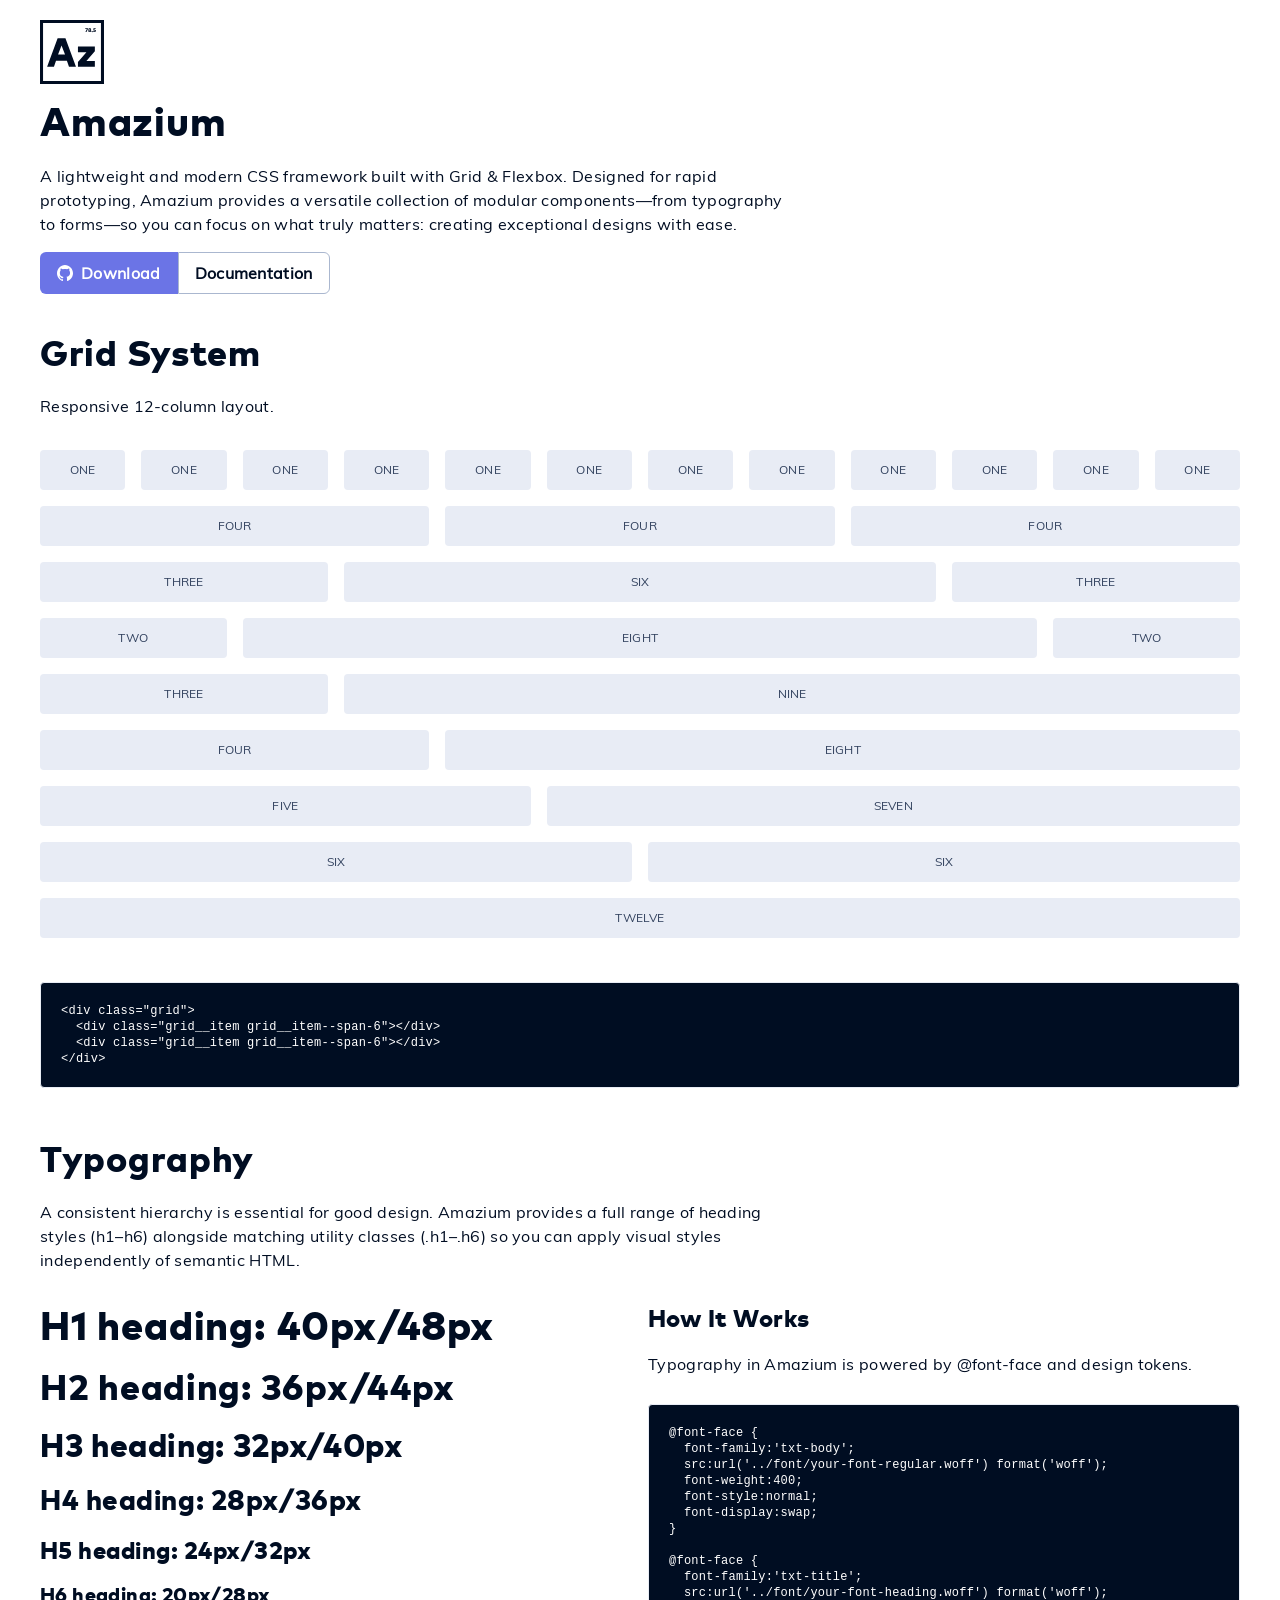
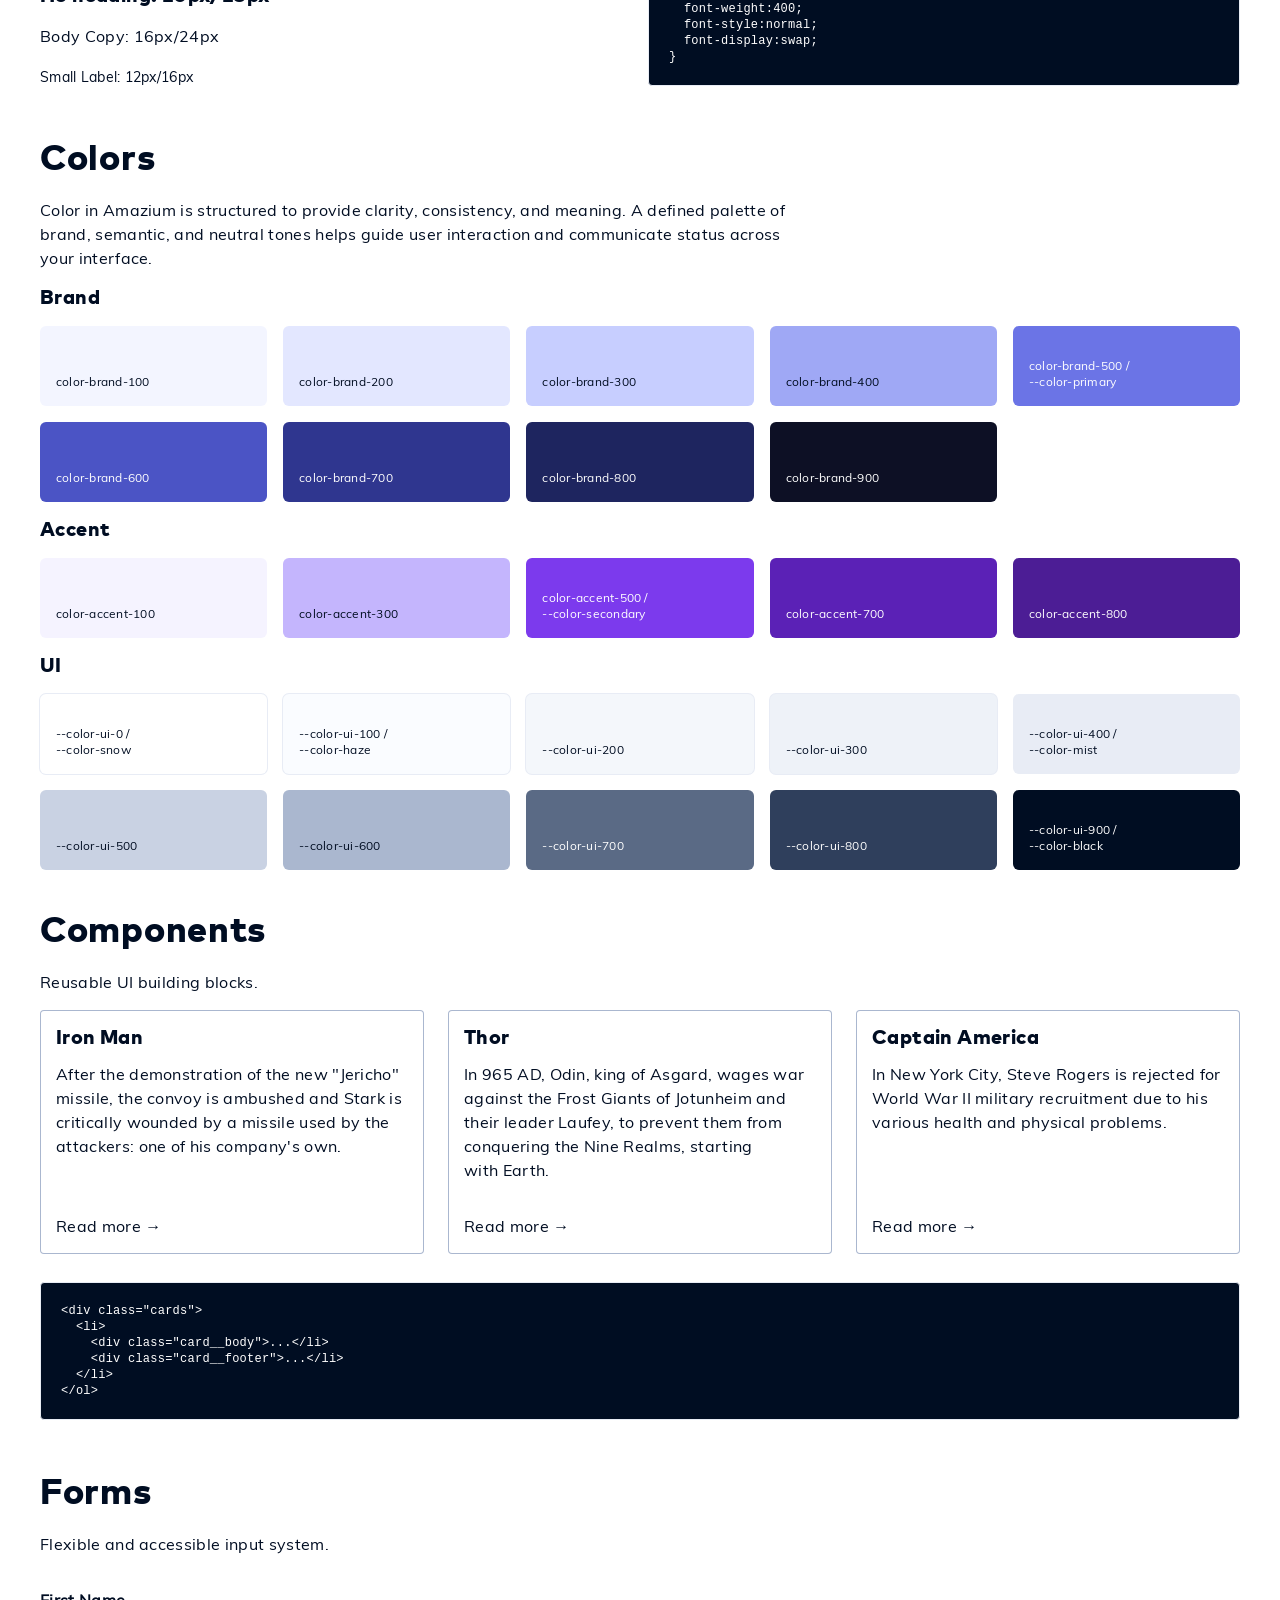
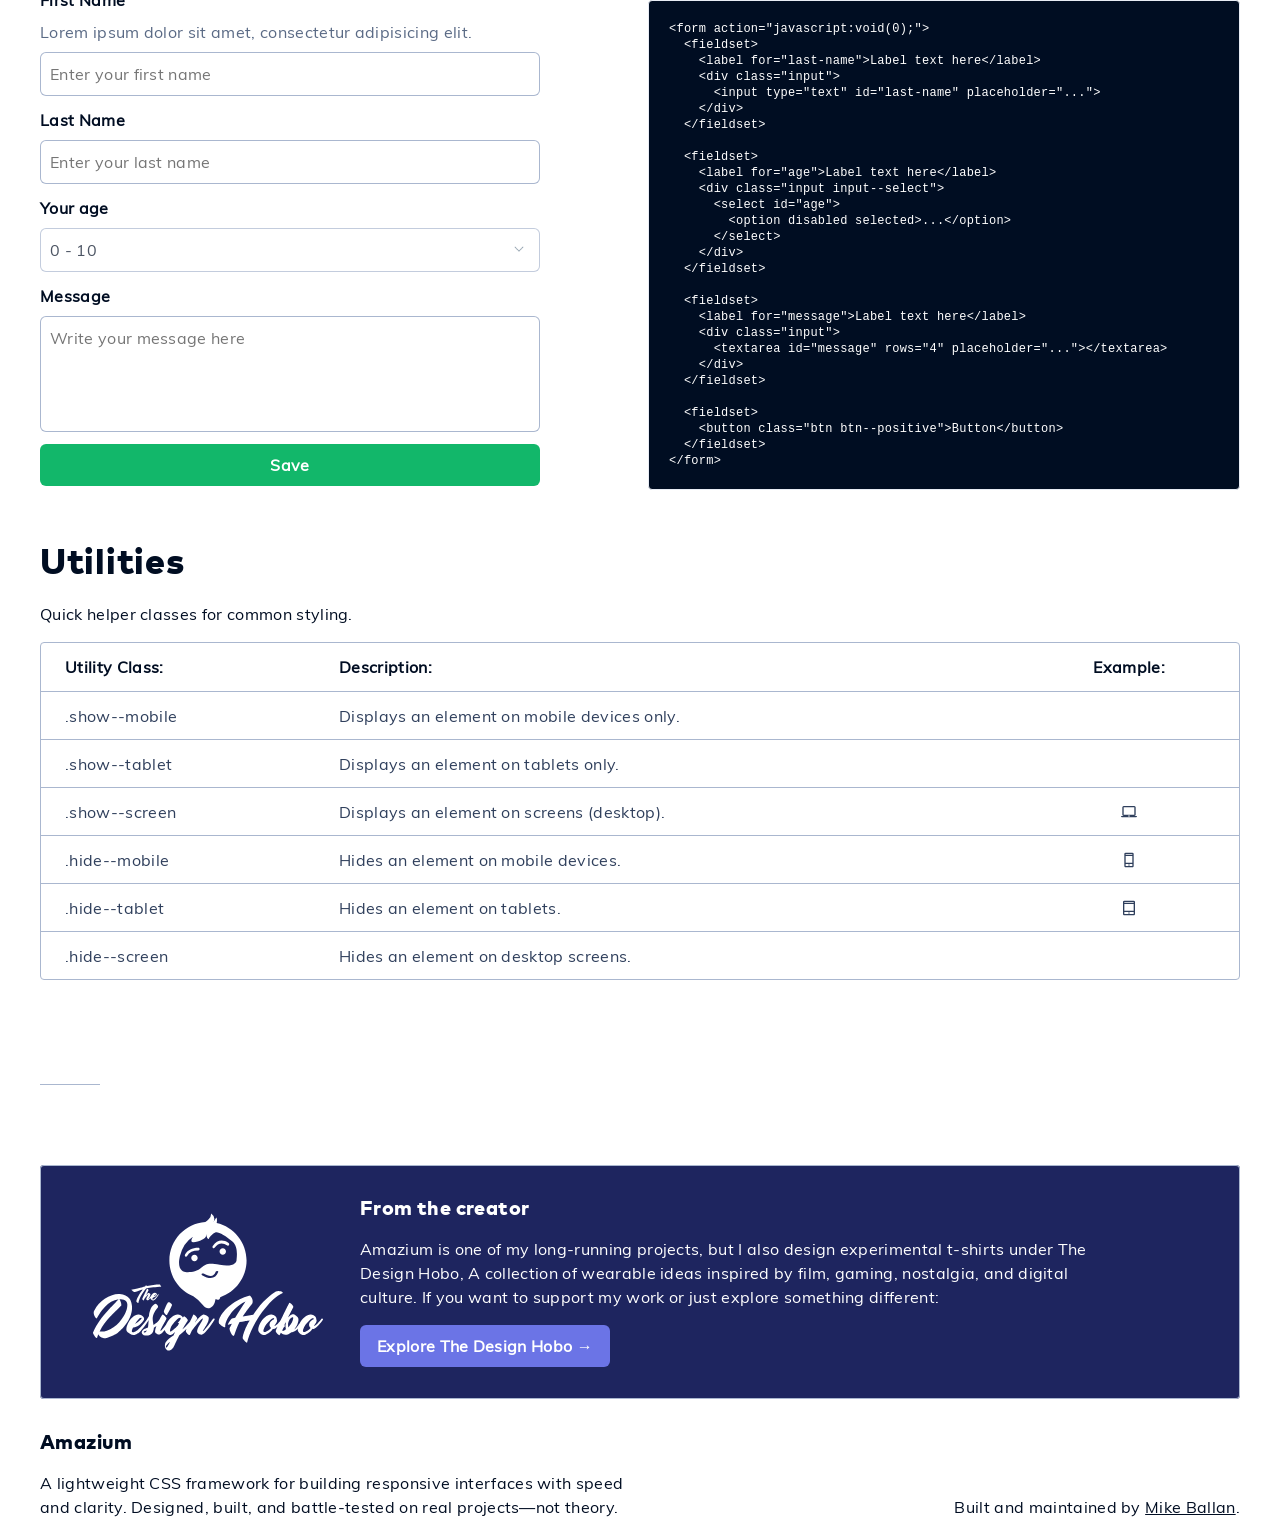
==== commit 49ed7edd: "adds pills.css to demo" ====
--- a/index.html
+++ b/index.html
@@ -26,6 +26,7 @@
   <link rel="stylesheet" href="style/card.css">
   <link rel="stylesheet" href="style/dialog.css">
   <link rel="stylesheet" href="style/lists.css">
+  <link rel="stylesheet" href="style/pill.css">
   <link rel="stylesheet" href="style/table.css">
 
   <!-- CSS - Forms -->
--- a/style/variables.css
+++ b/style/variables.css
@@ -53,6 +53,7 @@
   /***** Border system using inset shadows *****/
   --border-default:       inset 0 0 0 1px var(--color-ui-600);
   --border-focus:         inset 0 0 0 1px var(--color-info-500);
+  --border-hover:         inset 0 0 0 3px var(--color-brand-500);
   --border-positive:      inset 0 0 0 1px var(--color-positive-500);
   --border-warning:       inset 0 0 0 1px var(--color-warning-500);
   --border-negative:      inset 0 0 0 1px var(--color-negative-500);
--- a/style/utilities.css
+++ b/style/utilities.css
@@ -22,6 +22,8 @@
 .hidden, .hide                                  { display:none !important; }
 .invisible                                      { display:none !important; visibility:hidden; }
 .visible                                        { display:block !important; visibility:visible; }
+
+.u-center                                       { justify-content:center; align-items:center; }
 
 /***** Border Radius Utilities *****/
 .radius--none                                   { border-radius:var(--radius-none); }
--- a/style/typography.css
+++ b/style/typography.css
@@ -37,14 +37,14 @@
 
 /***** Headings *****/
 h1, h2, h3, h4, h5, h6,
-.h1, .h2, .h3, .h4, .h5, .h6                    { font-family:'txt-title', serif; color:var(--color-ui-900); margin:0; text-wrap:pretty; }
+.h1, .h2, .h3, .h4, .h5, .h6                    { font-family:'txt-title', serif; margin:0; text-wrap:pretty; }
 
 h1, .h1                                         { font-size:var(--text-4xl); line-height:var(--leading-4xl); }
 h2, .h2                                         { font-size:var(--text-3xl); line-height:var(--leading-3xl); }
 h3, .h3                                         { font-size:var(--text-2xl); line-height:var(--leading-2xl); }
 h4, .h4                                         { font-size:var(--text-xl); line-height:var(--leading-xl); }
 h5, .h5                                         { font-size:var(--text-lg); line-height:var(--leading-lg); }
-h6, .h6                                         { font-size:var(--text-md); line-height:var(--leading-md); }
+h6, .h6                                         { font-size:var(--text-md); line-height:var(--leading-sm); }
 
 /***** Typography Elements *****/
 p                                               { max-width:75ch; margin:0; line-height:var(--leading-sm); text-wrap:pretty; }
--- a/style/card.css
+++ b/style/card.css
@@ -13,7 +13,7 @@
 ***********************************************/
 
 /***** Cards *****/
-.card                                                   { margin:0; padding:0; width:100%; background-color:var(--color-ui-0); box-shadow:var(--border-default); border-radius:var(--radius-sm); position:relative; }
+.card                                                   { margin:0; padding:0; width:100%; background-color:var(--color-ui-0); box-shadow:var(--border-default); border-radius:var(--radius-sm); position:relative; transition:all 0.2s ease; }
 
 /***** Header *****/
 .card__header                                           { padding:var(--space-4); border-radius:var(--radius-sm) var(--radius-sm) 0 0; background-color:var(--color-ui-200); box-shadow:var(--border-default); }
@@ -31,8 +31,11 @@
 .card--hasTable table tr:last-child td:last-child       { border-radius:0 0 var(--radius-sm) 0; }
 
 /***** List Cards *****/
-.cards                                                  { padding-inline-start:0; list-style:none; display:grid; grid-template-columns: repeat( auto-fit, minmax(260px, 1fr) ); grid-gap:24px; width:100%; }
-.cards li                                               { margin:0; padding:0; display:flex; flex-direction:column; background-color:var(--color-ui-0); box-shadow:var(--border-default); border-radius:var(--radius-sm); position:relative; }
+.cards                                                  { padding-inline-start:0; list-style:none; display:grid; grid-template-columns:repeat( auto-fit, minmax(300px, 1fr) ); grid-gap:24px; width:100%; }
+.cards li                                               { margin:0; padding:0; display:flex; flex-direction:column; background-color:var(--color-ui-0); box-shadow:var(--border-default); border-radius:var(--radius-sm); position:relative; transition:all 0.2s ease; }
+
+/***** Hover *****/
+.cards--hover li:hover                          		{ box-shadow:var(--border-hover); transition:all 0.2s ease; }
 
 
 /***********************************************
--- a/style/dialog.css
+++ b/style/dialog.css
@@ -13,8 +13,11 @@
 ***********************************************/
 
 /***** Dialog *****/
-.dialog                                         { margin:0; padding:0; width:100%; height:100%; flex-direction:column; align-items:center; justify-content:center; background-color:rgba(15, 22, 42, .80); position:fixed; top:0; right:0; bottom:0; left:0; z-index:100; }
-.dialog[open]                                   { display:flex; }
+.dialog                                         { margin:0; padding:0; width:100%; height:100%; display:flex; flex-direction:column; align-items:center; justify-content:center; background-color:rgba(15, 22, 42, .80); position:fixed; top:0; right:0; bottom:0; left:0; z-index:100; opacity: 0; pointer-events: none; transition: opacity 0.4s ease; }
+.dialog[open]                                   { display:flex;opacity: 1; pointer-events: auto; }
+.dialog[open] .dialog__wrapper                  { transform:translateY(0) scale(1); opacity: 1; }
+
+.dialog__wrapper                                { transform: translateY(20px) scale(0.96); opacity: 0; transition: all 0.4s ease;  }
 
 .dialog >:first-child                           { border-radius:5px 5px 0 0; }
 .dialog >:last-child                            { border-radius:0 0 5px 5px; }
@@ -34,10 +37,6 @@
 
 /***** Footer *****/
 .dialog__footer                                 { padding:20px 30px; width:calc(100vw - 40px); display:flex; justify-content:flex-end; border-top:1px solid var(--color-ui-600); background-color:var(--color-ui-0); }
-
-/***** Erros states *****/
-.dialog--warning .dialog__header                { background-color:var(--color-warning-500); font-size:1.6rem; line-height:2rem; font-weight:bold; color:var(--color-ui-900); }
-
 
 /***********************************************
 Tablet - This applies from 768px onwards
--- a/style/pill.css
+++ b/style/pill.css
@@ -0,0 +1,67 @@
+/*
+ * Amazium CSS Framework
+ * https://amazium.co.uk
+ *
+ * A lightweight, modern CSS framework built with Grid & Flexbox.
+ * Designed and maintained by Mike Ballan.
+ *
+ * Licensed under MIT (https://opensource.org/licenses/MIT)
+ */
+
+/***********************************************
+Mobile First - This applies from 0px to 749px
+***********************************************/
+
+/***** Pill - Default *****/
+.pill                                           { padding:var(--space-1) var(--space-3); min-height:20px; display:inline-flex; min-height:26px; align-self:flex-start; line-height:initial; align-items:center; justify-content:center; gap:8px; font-size:var(--text-sm); font-weight:bold; background-color:var(--color-mist); fill:currentColor; color:var(--color-ui-900); border:1px solid var(--color-ui-600); border-radius:var(--radius-pill); vertical-align:middle; transition:background 0.33s cubic-bezier(0.33, 0, 0.2, 1) 0s; }
+.pill+.pill,
+.pill--right                                  	{ margin-left:6px; }
+
+/***** Sizes *****/
+.pill--sm                                       { padding:4px 8px; font-size:var(--text-xs); min-height:12px; }
+.pill--sm .icon                                 { width:10px; height:10px; }
+.pill--lg                                       { padding:4px 16px; font-size:var(--text-md); min-height:40px; }
+
+/***** Colors *****/
+.pill--default-solid                            { background-color:var(--color-ui-900); color:var(--color-ui-0); border-color:var(--color-ui-900); }
+
+.pill--info                                     { background-color:var(--color-info-100); color:var(--color-info-500); border-color:var(--color-info-500); }
+.pill--info-solid                               { background-color:var(--color-info-500); color:var(--color-ui-0); border-color:var(--color-info-500); }
+
+.pill--negative                                 { background-color:var(--color-negative-100); color:var(--color-negative-500); border-color:var(--color-negative-500); }
+.pill--negative-solid                           { background-color:var(--color-negative-500); color:var(--color-ui-0); border-color:var(--color-negative-500); }
+
+.pill--positive                                 { background-color:var(--color-positive-100); color:var(--color-positive-500); border-color:var(--color-positive-500); }
+.pill--positive-solid                           { background-color:var(--color-positive-500); color:var(--color-ui-0); border-color:var(--color-positive-500); }
+
+.pill--warning                                  { background-color:var(--color-warning-100); color:var(--color-warning-500); border-color:var(--color-warning-500); }
+.pill--warning-solid                            { background-color:var(--color-warning-500); color:var(--color-ui-0); border-color:var(--color-warning-500); }
+
+.pill--snow                                     { background-color:transparent; color:var(--color-ui-0); border-color:var(--color-ui-0); }
+.pill--snow-solid                               { background-color:var(--color-ui-0); border-color:var(--color-ui-0); }
+
+.pill--ghost                                    { background-color:transparent; border-color:var(--color-ui-500); }
+
+
+/***********************************************
+Tablet - This applies from 750px onwards
+***********************************************/
+@media (min-width:750px)                        {
+
+}
+
+
+/***********************************************
+Screen - This applies from 1200px onwards
+***********************************************/
+@media (min-width:1200px) 						{
+
+}
+
+
+/***********************************************
+Desktop HD
+***********************************************/
+@media (min-width:1440px)                       {
+
+}
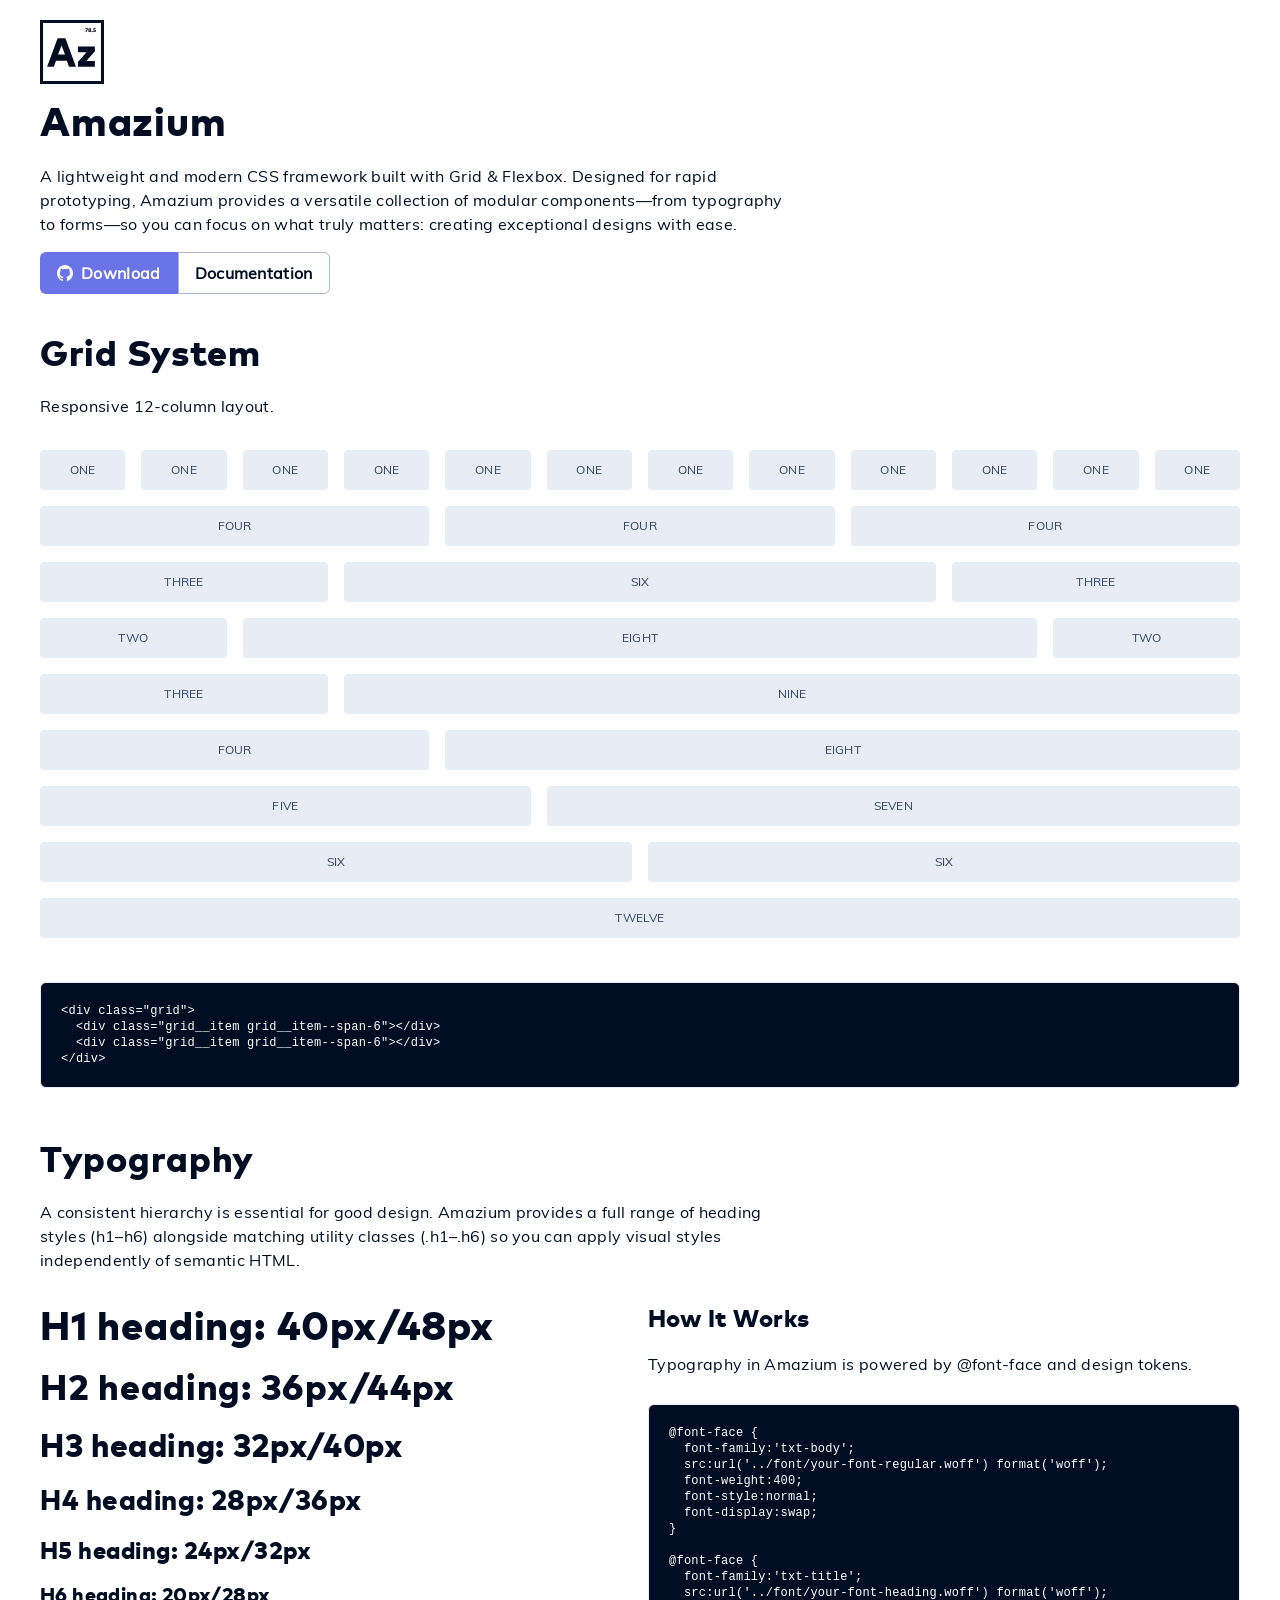
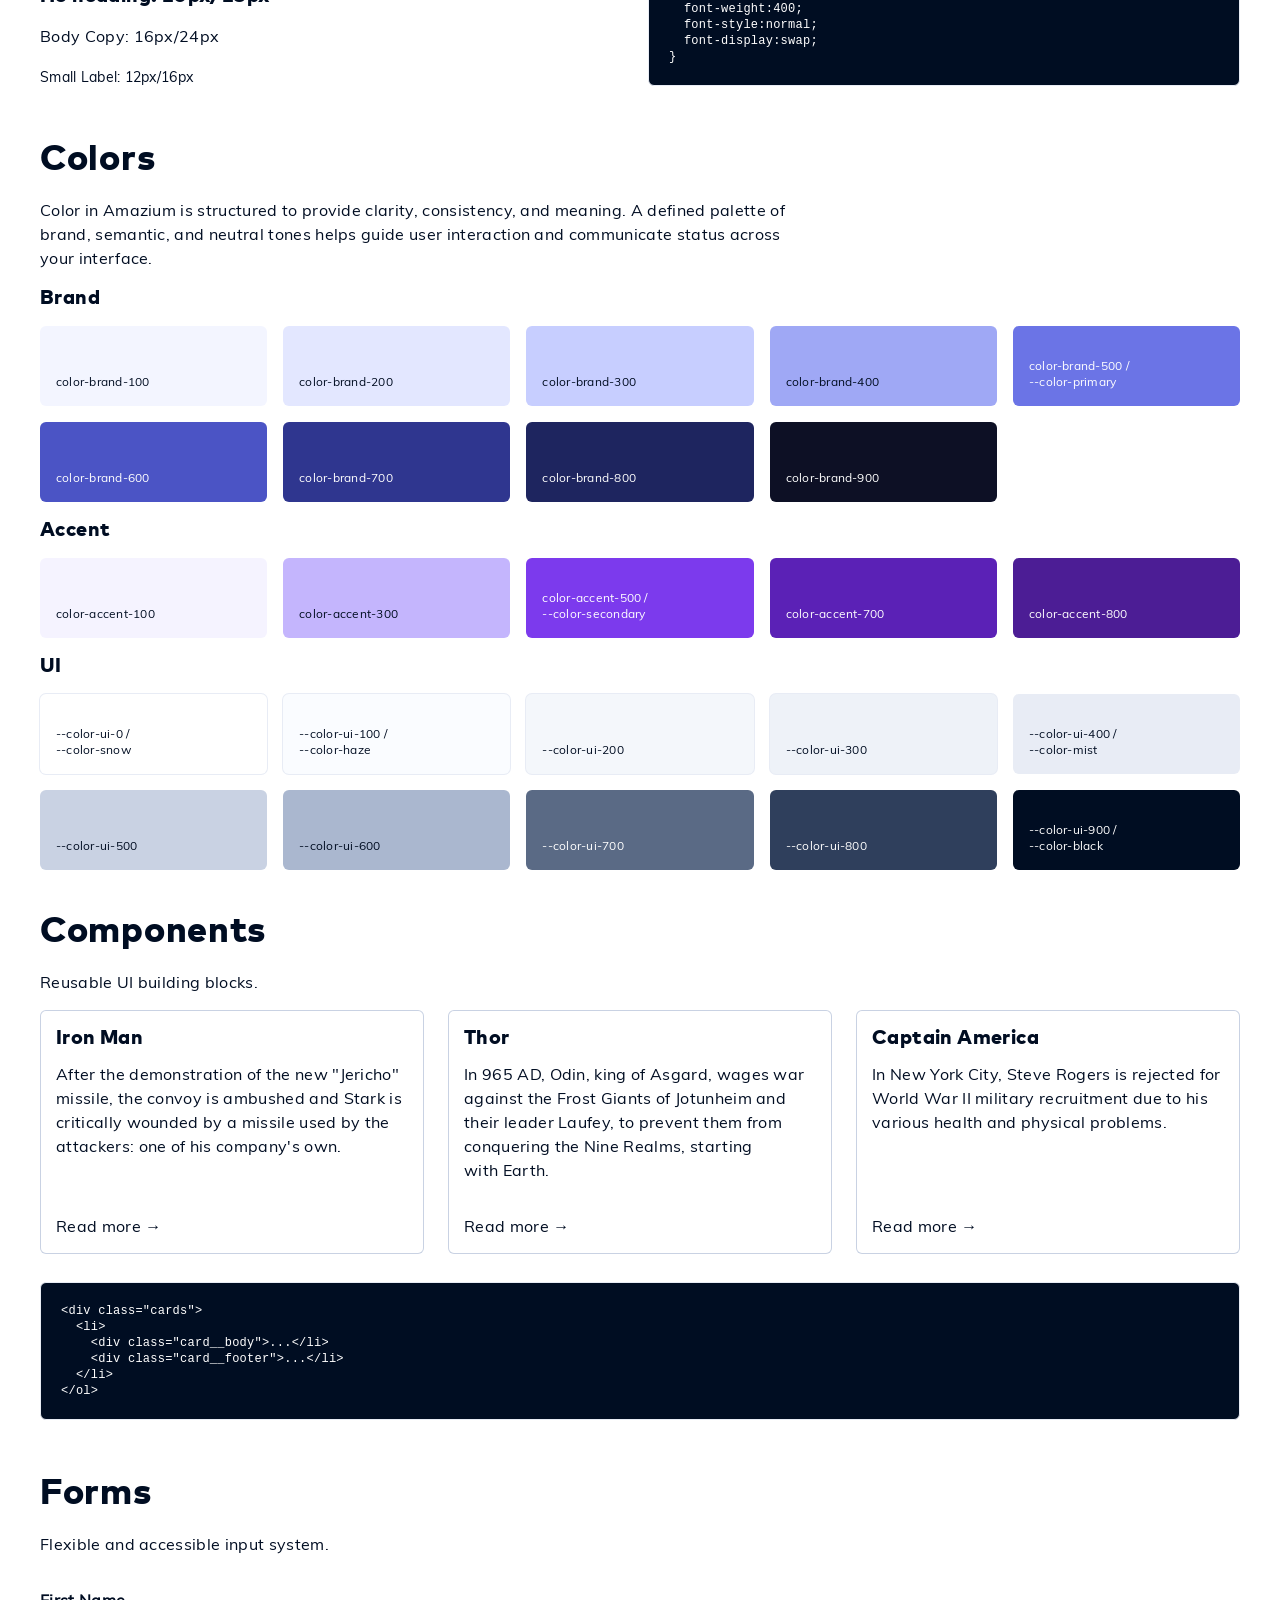
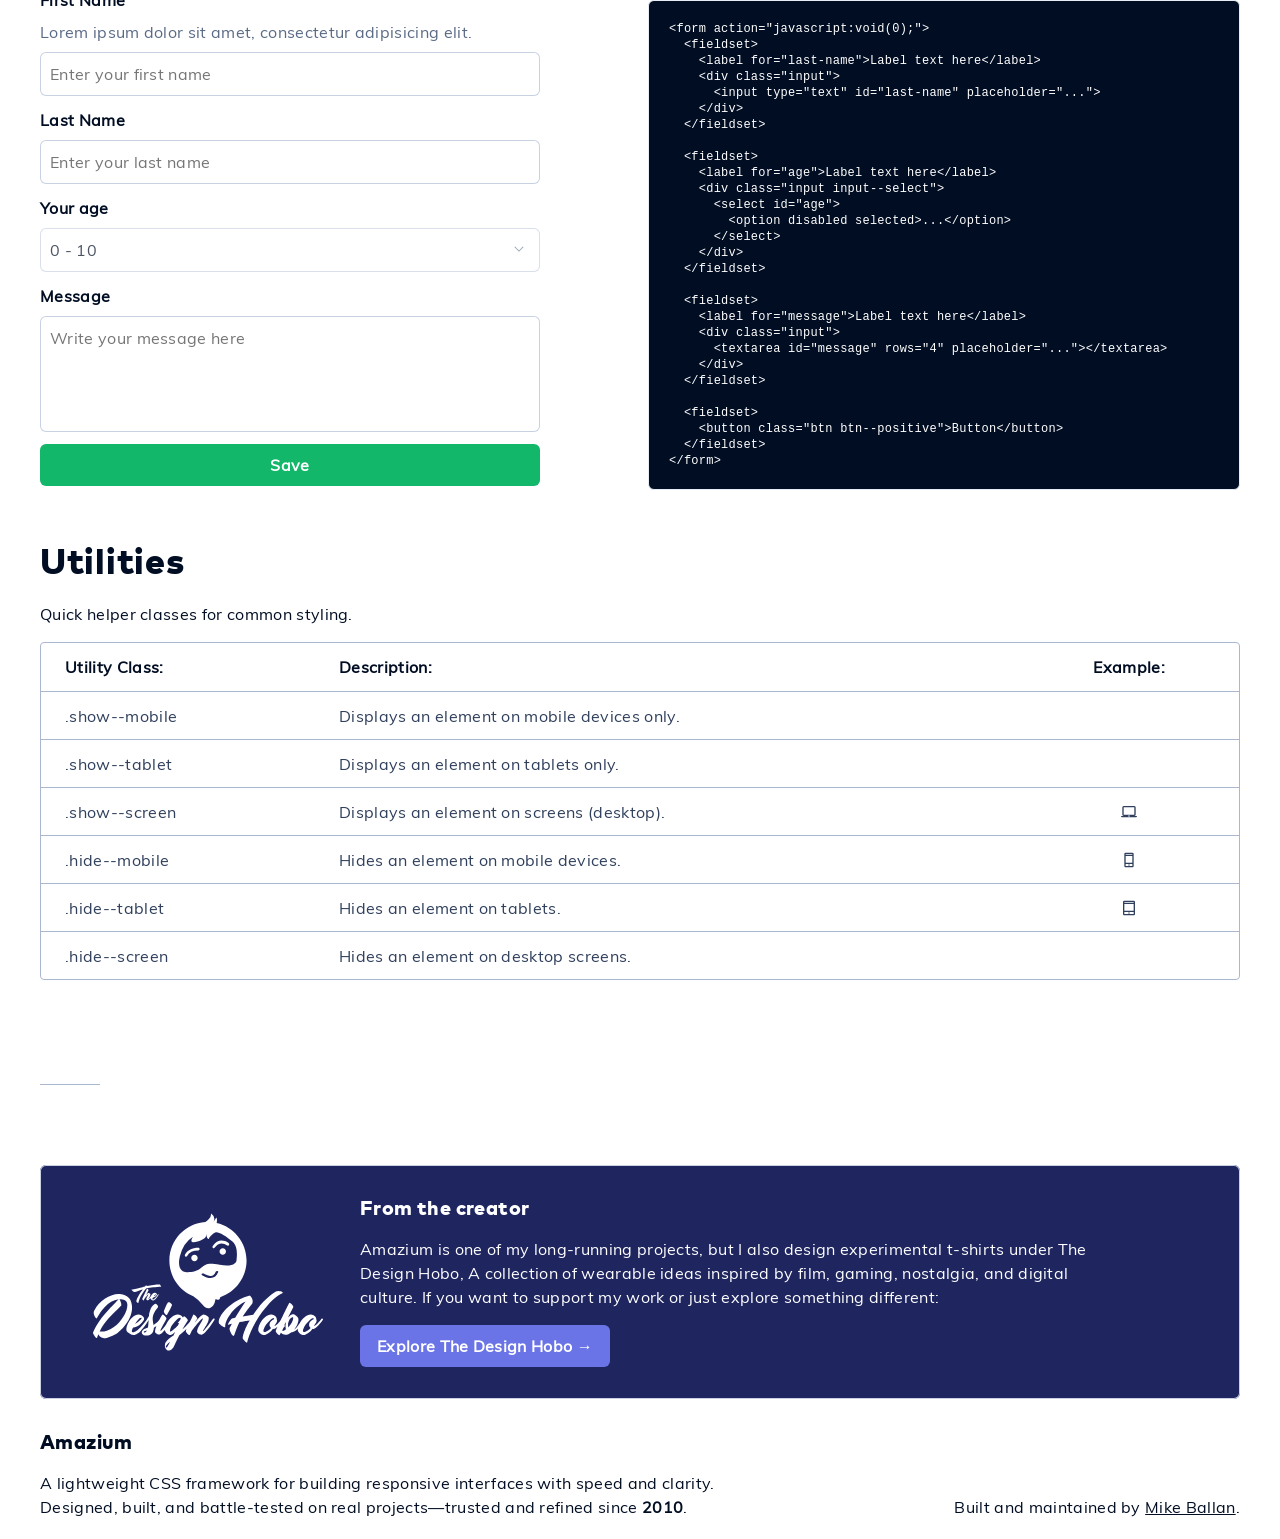
==== commit aaa450e3: "Tidy up Removes unused JS and small text change for the intro" ====
--- a/index.html
+++ b/index.html
@@ -26,6 +26,7 @@
   <link rel="stylesheet" href="style/card.css">
   <link rel="stylesheet" href="style/dialog.css">
   <link rel="stylesheet" href="style/lists.css">
+  <link rel="stylesheet" href="style/navigation.css">
   <link rel="stylesheet" href="style/pill.css">
   <link rel="stylesheet" href="style/table.css">
 
@@ -34,8 +35,8 @@
   <link rel="stylesheet" href="style/form-base.css">
   <link rel="stylesheet" href="style/form-behaviour.css">
 
-  <script type="text/javascript" src="js/jquery-3.4.1.min.js"></script>
-  <script type="text/javascript" src="js/active.js"></script>
+  <!-- Scripts -->
+  <script src="js/scripts.js" defer></script>
   
   <!-- Favicons -->
   <link rel="shortcut icon" href="images/favicon.ico">
@@ -386,11 +387,11 @@
     </div>
   </div>
   <div class="grid">
-    <div class="grid__item grid__item--span-6">
+    <div class="grid__item grid__item--span-8">
       <h6>Amazium</h6>
-      <p>A lightweight CSS framework for building responsive interfaces with speed and clarity. Designed, built, and battle-tested on real projects—not theory.</p>
-    </div>
-    <div class="grid__item grid__item--span-6 txt--right">
+      <p>A lightweight CSS framework for building responsive interfaces with speed and clarity. Designed, built, and battle-tested on real projects—trusted and refined since <strong>2010</strong>.</p>
+    </div>
+    <div class="grid__item grid__item--span-4 txt--right">
       <p>Built and maintained by <a href="http:www.mikeballan.co.uk" target="_blank">Mike Ballan</a>.</p>
     </div>
   </div>
--- a/style/variables.css
+++ b/style/variables.css
@@ -51,7 +51,7 @@
   --leading-4xl:          3rem;         /* 48px */
 
   /***** Border system using inset shadows *****/
-  --border-default:       inset 0 0 0 1px var(--color-ui-600);
+  --border-default:       inset 0 0 0 1px var(--color-ui-500);
   --border-focus:         inset 0 0 0 1px var(--color-info-500);
   --border-hover:         inset 0 0 0 3px var(--color-brand-500);
   --border-positive:      inset 0 0 0 1px var(--color-positive-500);
--- a/style/base.css
+++ b/style/base.css
@@ -82,7 +82,7 @@
 code, pre                                       { font-family:ui-monospace, SFMono-Regular, Menlo, Monaco, Consolas, monospace; font-size:var(--text-xs); line-height:var(--leading-xs); }
 pre                                             { overflow:auto; display:table; table-layout:fixed; width:100%; }
 pre code                                        { padding:20px; overflow:auto; width:100%; }
-code                                            { margin:0; padding:0.2em 0.4em; text-align:left; text-transform:initial; font-weight:initial; color:var(--color-ui-0); display:inline-block; vertical-align:middle; background-color:var(--color-ui-900); border:1px solid var(--color-ui-400); border-radius:var(--radius-sm, 4px); overflow:hidden; white-space:pre; }
+code                                            { margin:0; padding:0.2em 0.4em; text-align:left; text-transform:initial; font-weight:initial; color:var(--color-ui-0); display:inline-block; vertical-align:middle; background-color:var(--color-ui-900); border:1px solid var(--color-ui-400); border-radius:var(--radius-md); overflow:hidden; white-space:pre; }
 
 
 /***** Tables *****/
--- a/style/card.css
+++ b/style/card.css
@@ -13,26 +13,26 @@
 ***********************************************/
 
 /***** Cards *****/
-.card                                                   { margin:0; padding:0; width:100%; background-color:var(--color-ui-0); box-shadow:var(--border-default); border-radius:var(--radius-sm); position:relative; transition:all 0.2s ease; }
+.card                                                   { margin:0; padding:0; width:100%; background-color:var(--color-ui-0); box-shadow:var(--border-default); border-radius:var(--radius-md); position:relative; transition:all 0.2s ease; }
 
 /***** Header *****/
-.card__header                                           { padding:var(--space-4); border-radius:var(--radius-sm) var(--radius-sm) 0 0; background-color:var(--color-ui-200); box-shadow:var(--border-default); }
+.card__header                                           { padding:var(--space-4); border-radius:var(--radius-md) var(--radius-md) 0 0; background-color:var(--color-ui-200); box-shadow:var(--border-default); }
 
 /***** Body *****/
 .card__body                                             { padding:var(--space-4); display:flex; flex-direction:column; gap:var(--space-3); }
 
 /***** Footer *****/
-.card__footer                                           { margin-top:auto; padding:var(--space-4); border-radius:0 0 var(--radius-sm) var(--radius-sm); }
+.card__footer                                           { margin-top:auto; padding:var(--space-4); border-radius:0 0 var(--radius-md) var(--radius-md); }
 
 /***** Tables *****/
 .card--hasTable .card__body                             { padding:0; }
-.card--hasTable table th                                { border-radius:var(--radius-sm) var(--radius-sm); 0 0; }
-.card--hasTable table tr:last-child td:first-child      { border-radius:0 0 0 var(--radius-sm); }
-.card--hasTable table tr:last-child td:last-child       { border-radius:0 0 var(--radius-sm) 0; }
+.card--hasTable table th                                { border-radius:var(--radius-md) var(--radius-md); 0 0; }
+.card--hasTable table tr:last-child td:first-child      { border-radius:0 0 0 var(--radius-md); }
+.card--hasTable table tr:last-child td:last-child       { border-radius:0 0 var(--radius-md) 0; }
 
 /***** List Cards *****/
 .cards                                                  { padding-inline-start:0; list-style:none; display:grid; grid-template-columns:repeat( auto-fit, minmax(300px, 1fr) ); grid-gap:24px; width:100%; }
-.cards li                                               { margin:0; padding:0; display:flex; flex-direction:column; background-color:var(--color-ui-0); box-shadow:var(--border-default); border-radius:var(--radius-sm); position:relative; transition:all 0.2s ease; }
+.cards li                                               { margin:0; padding:0; display:flex; flex-direction:column; background-color:var(--color-ui-0); box-shadow:var(--border-default); border-radius:var(--radius-md); position:relative; transition:all 0.2s ease; }
 
 /***** Hover *****/
 .cards--hover li:hover                          		{ box-shadow:var(--border-hover); transition:all 0.2s ease; }
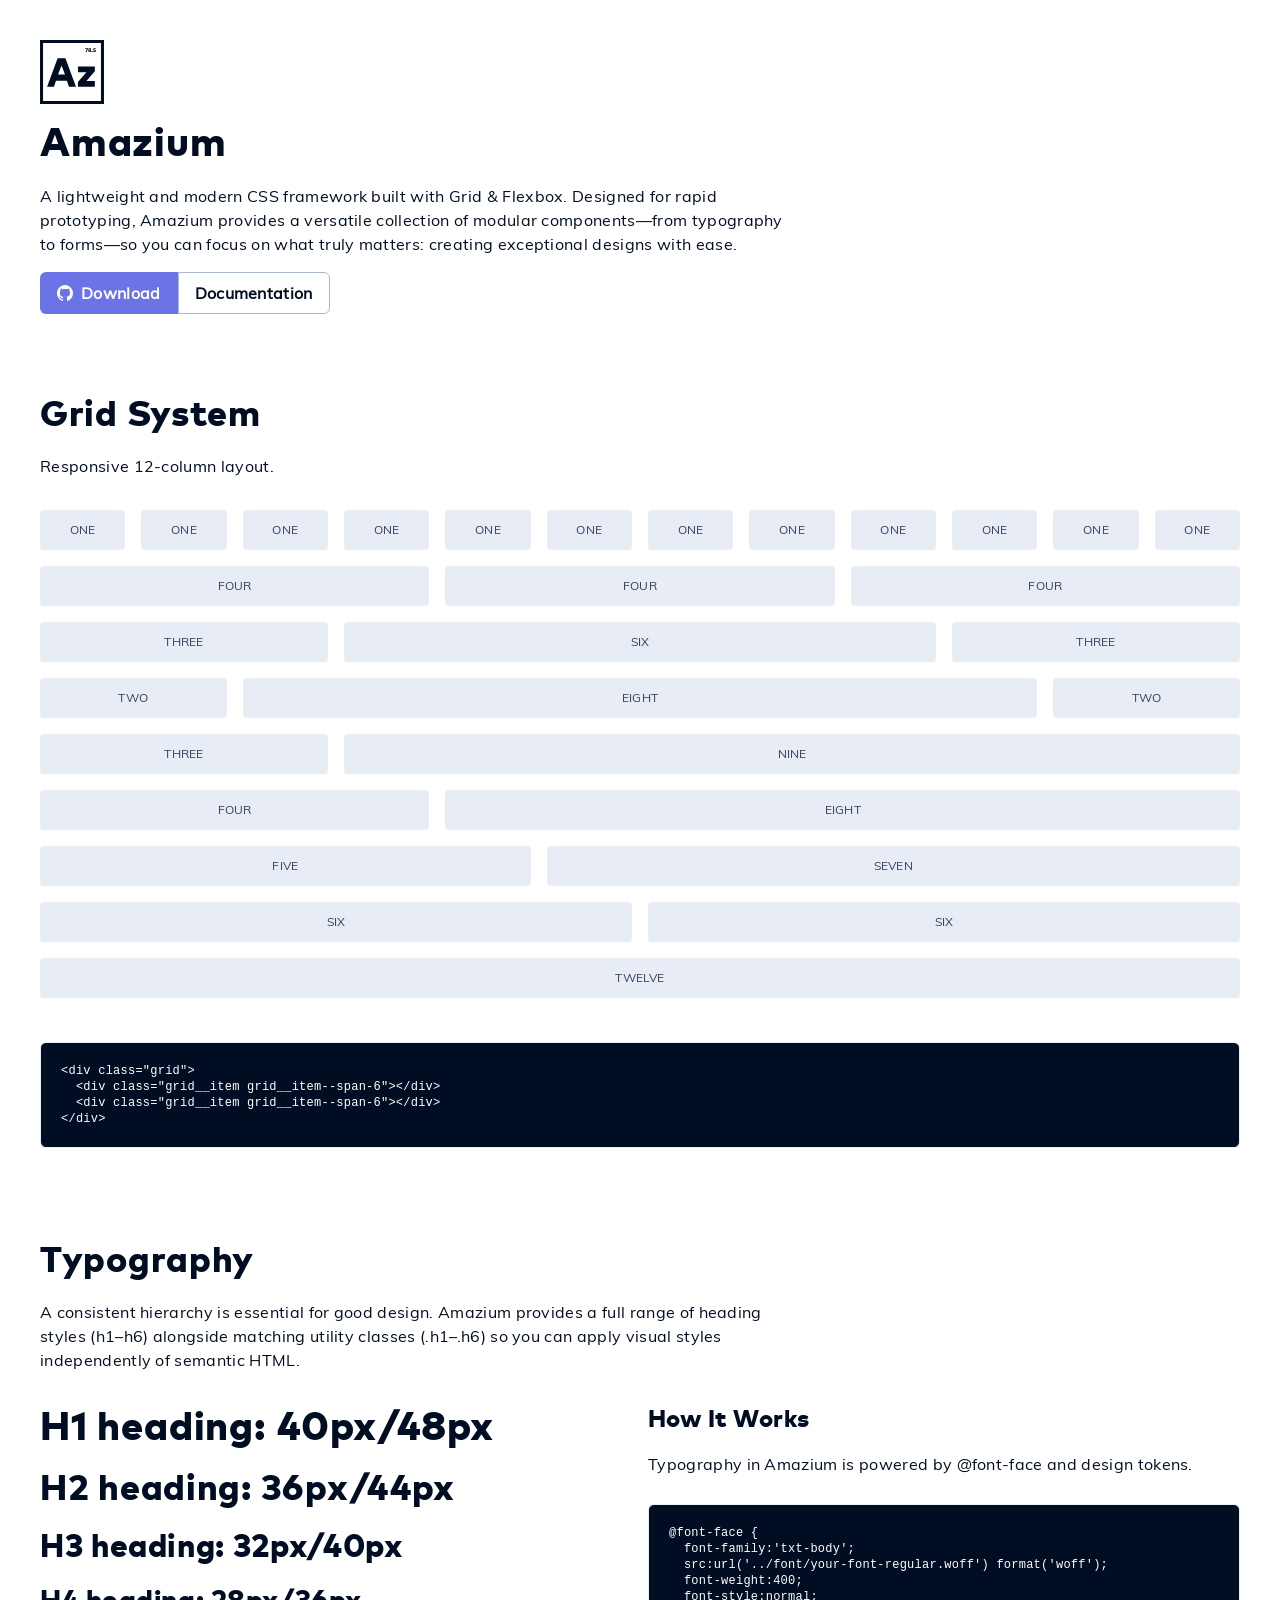
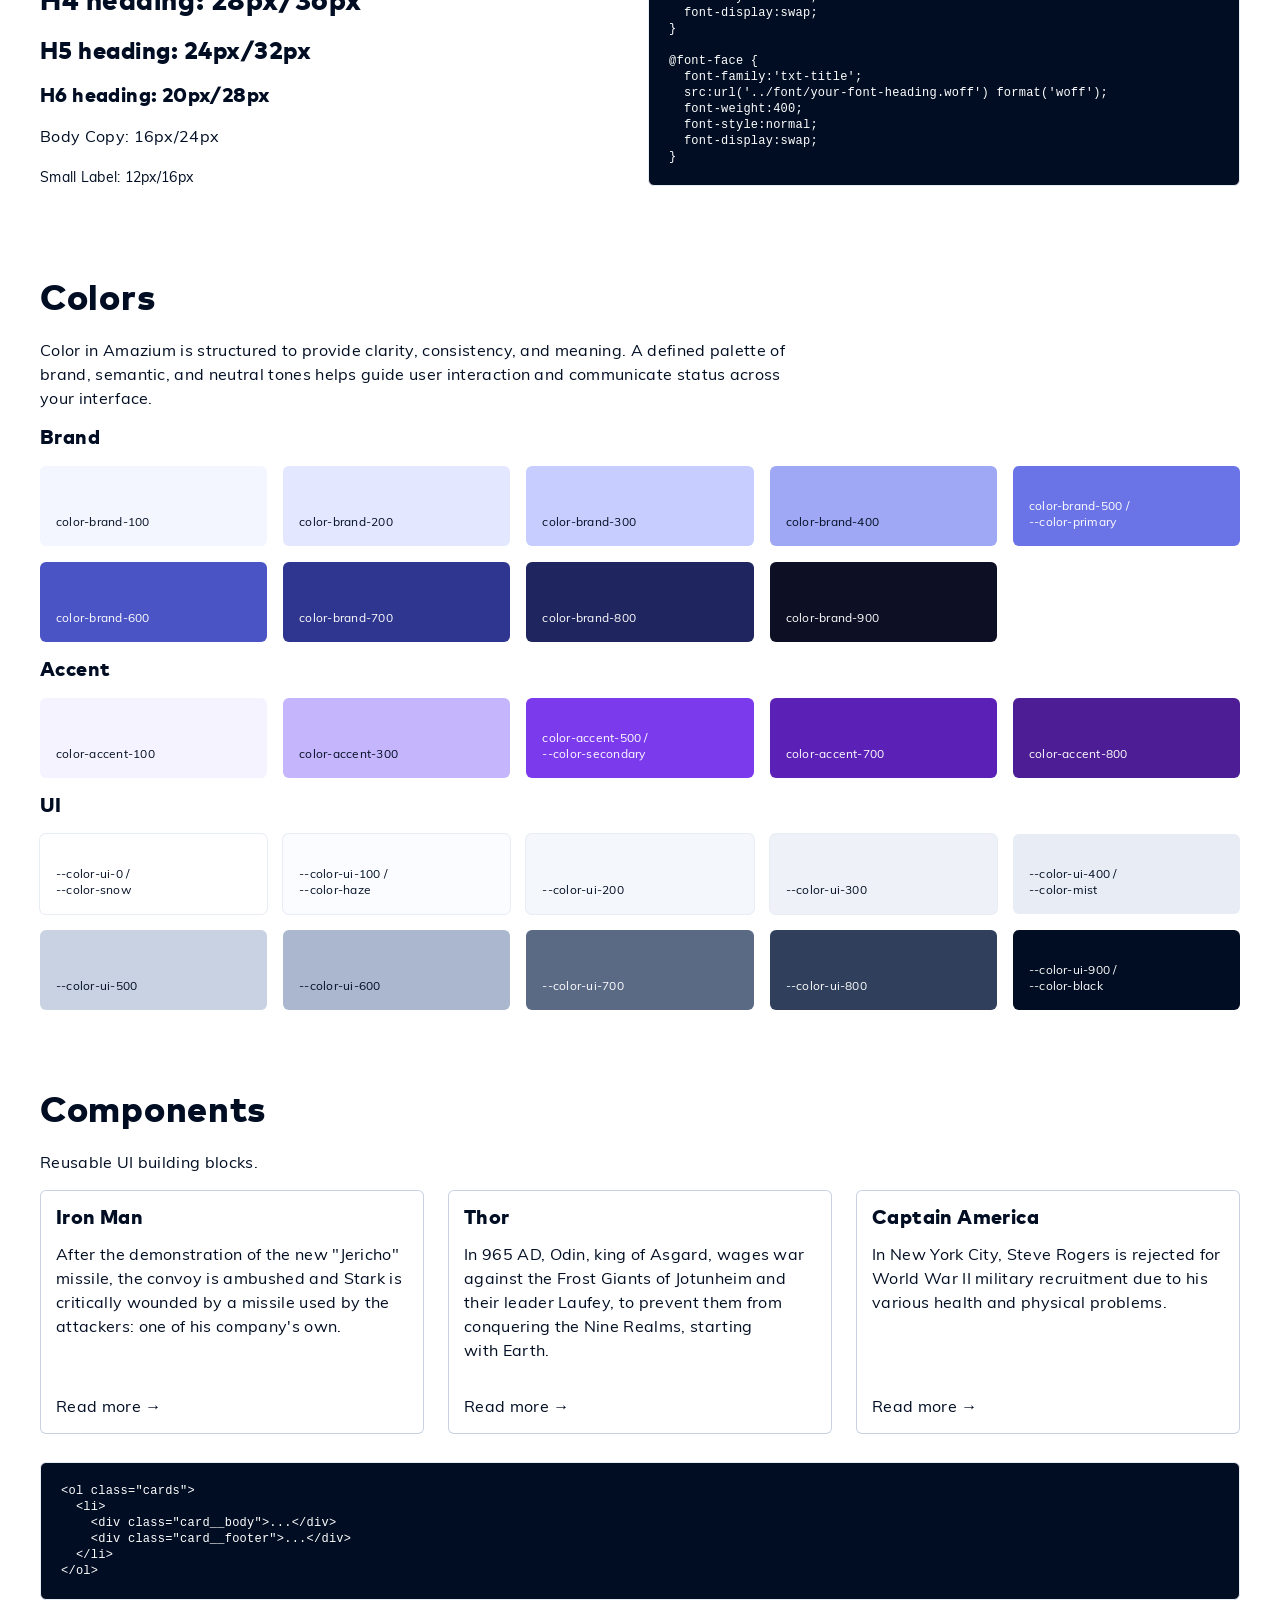
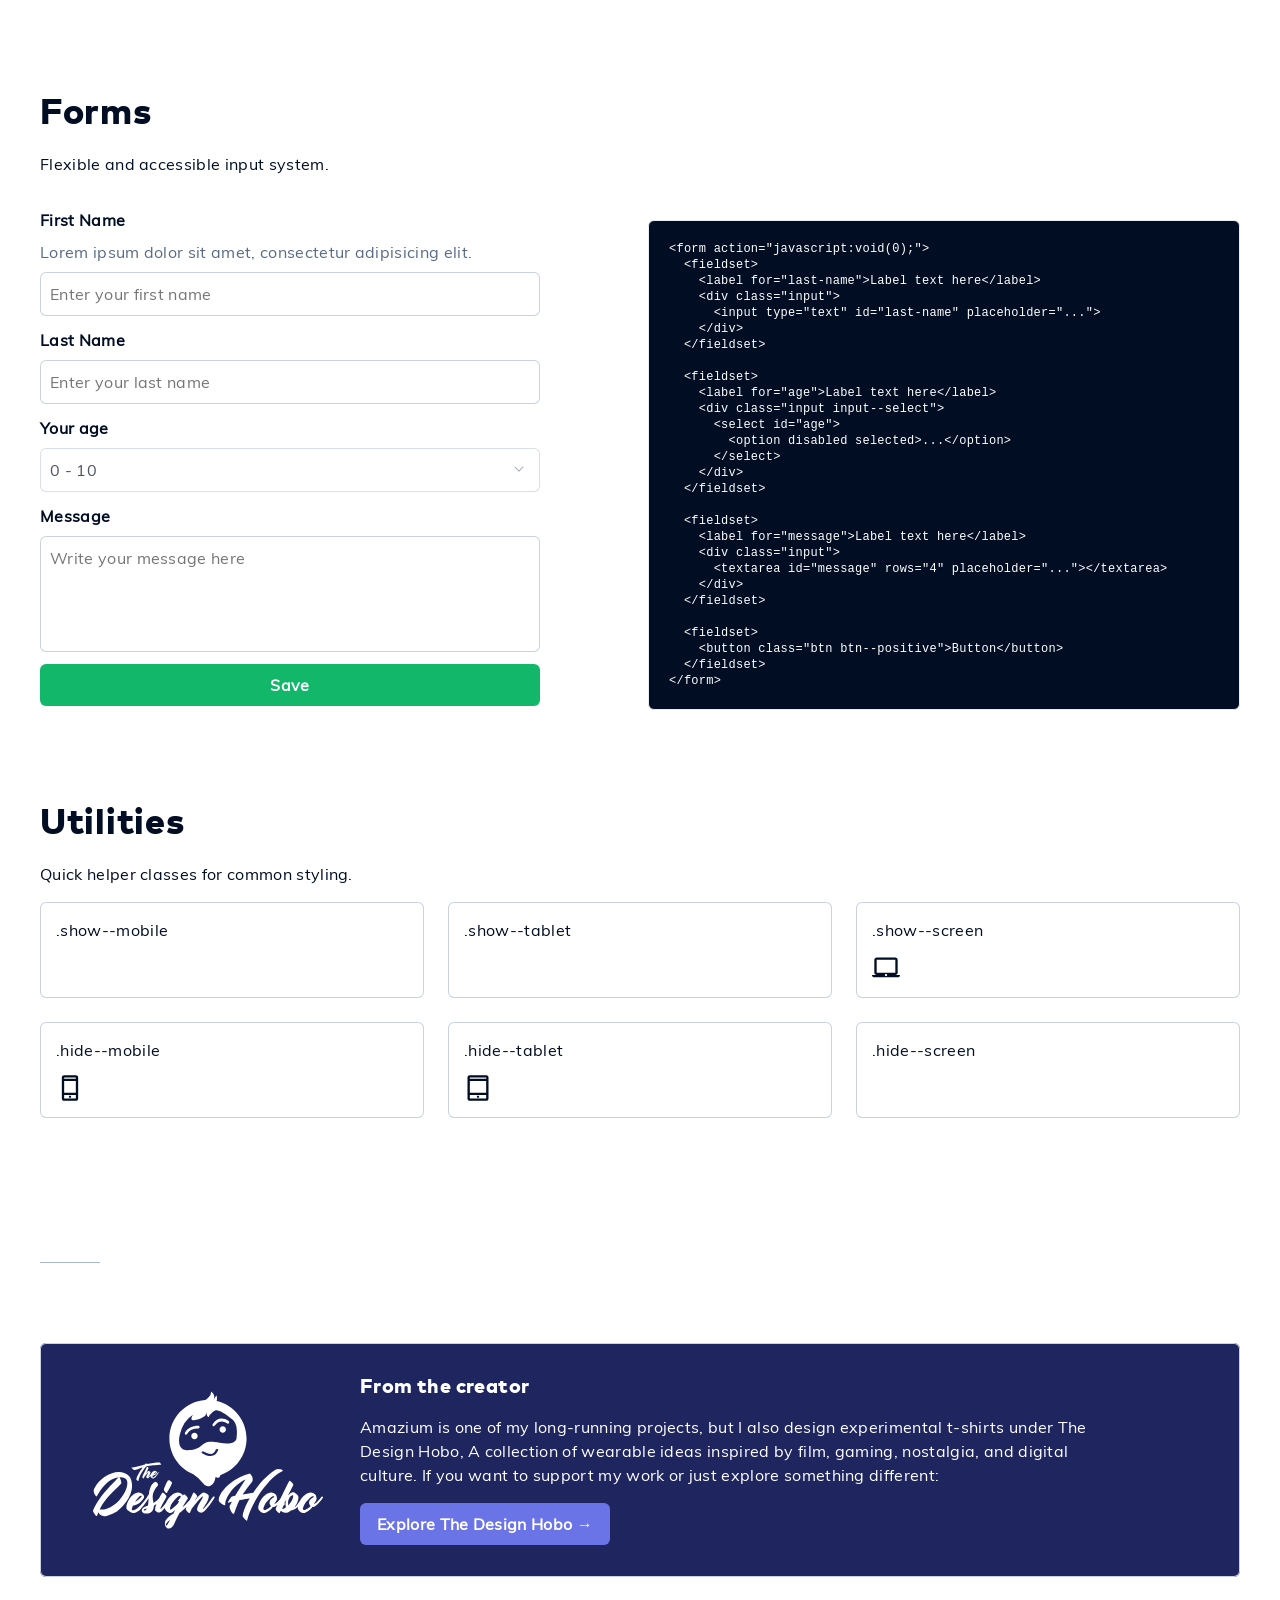
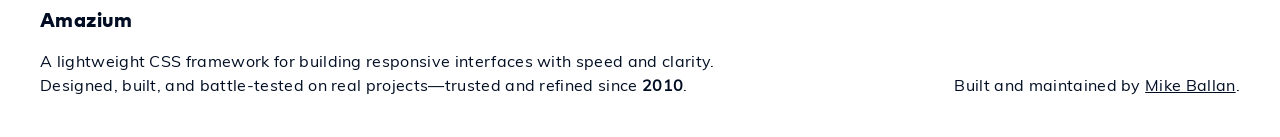
==== commit 45decc4c: "Update index.html Fixes example error and moves the utilities into cards rather than tables" ====
--- a/index.html
+++ b/index.html
@@ -220,10 +220,10 @@
           <div class="card__footer">Read more →</div>
         </li>
       </ol>
-      <pre><code>&lt;div class="cards"&gt;
+      <pre><code>&lt;ol class="cards"&gt;
   &lt;li&gt;
-    &lt;div class="card__body"&gt;...&lt;/li&gt;
-    &lt;div class="card__footer"&gt;...&lt;/li&gt;
+    &lt;div class="card__body"&gt;...&lt;/div&gt;
+    &lt;div class="card__footer"&gt;...&lt;/div&gt;
   &lt;/li&gt;
 &lt;/ol&gt;</code></pre>
     </div>
@@ -321,47 +321,44 @@
     <div class="grid__item grid__item--span-12">
       <h2>Utilities</h2>
       <p>Quick helper classes for common styling.</p>
-      <table class="table--mobile table--rowHover" summary="This is an example of a table">
-        <thead>
-          <tr>
-            <th>Utility Class:</th>
-            <th>Description:</th>
-            <th class="txt--center">Example:</th>
-          </tr>
-        </thead>
-        <tbody>
-          <tr>
-            <td data-title="Utility Class"><span class="cell-content">.show--mobile</span></td>
-            <td data-title="Description"><span class="cell-content">Displays an element on mobile devices only.</span></td>
-            <td data-title="Example"><span class="cell-content txt--center"><svg xmlns="http://www.w3.org/2000/svg" viewBox="0 -960 960 960" class="icon show--mobile"><path d="M280-40q-33 0-56.5-23.5T200-120v-720q0-33 23.5-56.5T280-920h400q33 0 56.5 23.5T760-840v720q0 33-23.5 56.5T680-40H280Zm0-200v120h400v-120H280Zm200 100q17 0 28.5-11.5T520-180q0-17-11.5-28.5T480-220q-17 0-28.5 11.5T440-180q0 17 11.5 28.5T480-140ZM280-320h400v-400H280v400Zm0-480h400v-40H280v40Zm0 560v120-120Zm0-560v-40 40Z"/></svg></span></td>
-          </tr>
-          <tr>
-            <td data-title="Utility Class"><span class="cell-content">.show--tablet</span></td>
-            <td data-title="Description"><span class="cell-content">Displays an element on tablets only.</span></td>
-            <td data-title="Example"><span class="cell-content txt--center"><svg xmlns="http://www.w3.org/2000/svg" viewBox="0 -960 960 960" class="icon show--tablet"><path d="M480-140q17 0 28.5-11.5T520-180q0-17-11.5-28.5T480-220q-17 0-28.5 11.5T440-180q0 17 11.5 28.5T480-140ZM200-40q-33 0-56.5-23.5T120-120v-720q0-33 23.5-56.5T200-920h560q33 0 56.5 23.5T840-840v720q0 33-23.5 56.5T760-40H200Zm0-200v120h560v-120H200Zm0-80h560v-400H200v400Zm0-480h560v-40H200v40Zm0 0v-40 40Zm0 560v120-120Z"/></svg></span></td>
-          </tr>
-          <tr>
-            <td data-title="Utility Class"><span class="cell-content">.show--screen</span></td>
-            <td data-title="Description"><span class="cell-content">Displays an element on screens (desktop).</span></td>
-            <td data-title="Example"><span class="cell-content txt--center"><svg xmlns="http://www.w3.org/2000/svg" viewBox="0 -960 960 960" class="icon show--screen"><path d="M80-160q-33 0-56.5-23.5T0-240h160q-33 0-56.5-23.5T80-320v-440q0-33 23.5-56.5T160-840h640q33 0 56.5 23.5T880-760v440q0 33-23.5 56.5T800-240h160q0 33-23.5 56.5T880-160H80Zm400-40q17 0 28.5-11.5T520-240q0-17-11.5-28.5T480-280q-17 0-28.5 11.5T440-240q0 17 11.5 28.5T480-200ZM160-320h640v-440H160v440Zm0 0v-440 440Z"/></svg></span></td>
-          </tr>
-          <tr>
-            <td data-title="Utility Class"><span class="cell-content">.hide--mobile</span></td>
-            <td data-title="Description"><span class="cell-content">Hides an element on mobile devices.</span></td>
-            <td data-title="Example"><span class="cell-content txt--center"><svg xmlns="http://www.w3.org/2000/svg" viewBox="0 -960 960 960" class="icon hide--mobile"><path d="M280-40q-33 0-56.5-23.5T200-120v-720q0-33 23.5-56.5T280-920h400q33 0 56.5 23.5T760-840v720q0 33-23.5 56.5T680-40H280Zm0-200v120h400v-120H280Zm200 100q17 0 28.5-11.5T520-180q0-17-11.5-28.5T480-220q-17 0-28.5 11.5T440-180q0 17 11.5 28.5T480-140ZM280-320h400v-400H280v400Zm0-480h400v-40H280v40Zm0 560v120-120Zm0-560v-40 40Z"/></svg></span></td>
-          </tr>
-          <tr>
-            <td data-title="Utility Class"><span class="cell-content">.hide--tablet</span></td>
-            <td data-title="Description"><span class="cell-content">Hides an element on tablets.</span></td>
-            <td data-title="Example"><span class="cell-content txt--center"><svg xmlns="http://www.w3.org/2000/svg" viewBox="0 -960 960 960" class="icon hide--tablet"><path d="M480-140q17 0 28.5-11.5T520-180q0-17-11.5-28.5T480-220q-17 0-28.5 11.5T440-180q0 17 11.5 28.5T480-140ZM200-40q-33 0-56.5-23.5T120-120v-720q0-33 23.5-56.5T200-920h560q33 0 56.5 23.5T840-840v720q0 33-23.5 56.5T760-40H200Zm0-200v120h560v-120H200Zm0-80h560v-400H200v400Zm0-480h560v-40H200v40Zm0 0v-40 40Zm0 560v120-120Z"/></svg></span></td>
-          </tr>
-          <tr>
-            <td data-title="Utility Class"><span class="cell-content">.hide--screen</span></td>
-            <td data-title="Description"><span class="cell-content">Hides an element on desktop screens.</span></td>
-            <td data-title="Example"><span class="cell-content txt--center"><svg xmlns="http://www.w3.org/2000/svg" viewBox="0 -960 960 960" class="icon hide--screen"><path d="M80-160q-33 0-56.5-23.5T0-240h160q-33 0-56.5-23.5T80-320v-440q0-33 23.5-56.5T160-840h640q33 0 56.5 23.5T880-760v440q0 33-23.5 56.5T800-240h160q0 33-23.5 56.5T880-160H80Zm400-40q17 0 28.5-11.5T520-240q0-17-11.5-28.5T480-280q-17 0-28.5 11.5T440-240q0 17 11.5 28.5T480-200ZM160-320h640v-440H160v440Zm0 0v-440 440Z"/></svg></span></td>
-          </tr>
-        </tbody>
-      </table> 
+      <ol class="cards">
+        <li>
+          <div class="card__body">
+            .show--mobile
+            <svg xmlns="http://www.w3.org/2000/svg" viewBox="0 -960 960 960" class="icon icon--lg show--mobile"><path d="M280-40q-33 0-56.5-23.5T200-120v-720q0-33 23.5-56.5T280-920h400q33 0 56.5 23.5T760-840v720q0 33-23.5 56.5T680-40H280Zm0-200v120h400v-120H280Zm200 100q17 0 28.5-11.5T520-180q0-17-11.5-28.5T480-220q-17 0-28.5 11.5T440-180q0 17 11.5 28.5T480-140ZM280-320h400v-400H280v400Zm0-480h400v-40H280v40Zm0 560v120-120Zm0-560v-40 40Z"/></svg>
+          </div>
+        </li>
+        <li>
+          <div class="card__body">
+            .show--tablet
+            <svg xmlns="http://www.w3.org/2000/svg" viewBox="0 -960 960 960" class="icon icon--lg show--tablet"><path d="M480-140q17 0 28.5-11.5T520-180q0-17-11.5-28.5T480-220q-17 0-28.5 11.5T440-180q0 17 11.5 28.5T480-140ZM200-40q-33 0-56.5-23.5T120-120v-720q0-33 23.5-56.5T200-920h560q33 0 56.5 23.5T840-840v720q0 33-23.5 56.5T760-40H200Zm0-200v120h560v-120H200Zm0-80h560v-400H200v400Zm0-480h560v-40H200v40Zm0 0v-40 40Zm0 560v120-120Z"/></svg>
+          </div>
+        </li>
+        <li>
+          <div class="card__body">
+            .show--screen
+            <svg xmlns="http://www.w3.org/2000/svg" viewBox="0 -960 960 960" class="icon icon--lg show--screen"><path d="M80-160q-33 0-56.5-23.5T0-240h160q-33 0-56.5-23.5T80-320v-440q0-33 23.5-56.5T160-840h640q33 0 56.5 23.5T880-760v440q0 33-23.5 56.5T800-240h160q0 33-23.5 56.5T880-160H80Zm400-40q17 0 28.5-11.5T520-240q0-17-11.5-28.5T480-280q-17 0-28.5 11.5T440-240q0 17 11.5 28.5T480-200ZM160-320h640v-440H160v440Zm0 0v-440 440Z"/></svg>
+          </div>
+        </li>
+        <li>
+          <div class="card__body">
+            .hide--mobile
+            <svg xmlns="http://www.w3.org/2000/svg" viewBox="0 -960 960 960" class="icon icon--lg hide--mobile"><path d="M280-40q-33 0-56.5-23.5T200-120v-720q0-33 23.5-56.5T280-920h400q33 0 56.5 23.5T760-840v720q0 33-23.5 56.5T680-40H280Zm0-200v120h400v-120H280Zm200 100q17 0 28.5-11.5T520-180q0-17-11.5-28.5T480-220q-17 0-28.5 11.5T440-180q0 17 11.5 28.5T480-140ZM280-320h400v-400H280v400Zm0-480h400v-40H280v40Zm0 560v120-120Zm0-560v-40 40Z"/></svg>
+          </div>
+        </li>
+        <li>
+          <div class="card__body">
+            .hide--tablet
+            <svg xmlns="http://www.w3.org/2000/svg" viewBox="0 -960 960 960" class="icon icon--lg hide--tablet"><path d="M480-140q17 0 28.5-11.5T520-180q0-17-11.5-28.5T480-220q-17 0-28.5 11.5T440-180q0 17 11.5 28.5T480-140ZM200-40q-33 0-56.5-23.5T120-120v-720q0-33 23.5-56.5T200-920h560q33 0 56.5 23.5T840-840v720q0 33-23.5 56.5T760-40H200Zm0-200v120h560v-120H200Zm0-80h560v-400H200v400Zm0-480h560v-40H200v40Zm0 0v-40 40Zm0 560v120-120Z"/></svg>
+          </div>
+        </li>
+        <li>
+          <div class="card__body">
+            .hide--screen
+            <svg xmlns="http://www.w3.org/2000/svg" viewBox="0 -960 960 960" class="icon icon--lg hide--screen"><path d="M80-160q-33 0-56.5-23.5T0-240h160q-33 0-56.5-23.5T80-320v-440q0-33 23.5-56.5T160-840h640q33 0 56.5 23.5T880-760v440q0 33-23.5 56.5T800-240h160q0 33-23.5 56.5T880-160H80Zm400-40q17 0 28.5-11.5T520-240q0-17-11.5-28.5T480-280q-17 0-28.5 11.5T440-240q0 17 11.5 28.5T480-200ZM160-320h640v-440H160v440Zm0 0v-440 440Z"/></svg>
+          </div>
+        </li>
+      </ol>
     </div>
   </div>
 </section>
--- a/style/layout.css
+++ b/style/layout.css
@@ -12,7 +12,7 @@
 * Safe to delete when using Amazium in production.
 */
 .demo--grid                                    	{ padding:var(--space-2); background:var(--color-ui-400); align-items:center; text-align:center; font-size: var(--text-xs); color:var(--color-ui-800); text-transform:uppercase; border-radius:var(--space-1); overflow:hidden; }
-.demo--section                                 	{ padding:20px; display:flex; flex-direction:column; gap:var(--space-8); }
+.demo--section                                 	{ padding:40px; display:flex; flex-direction:column; gap:var(--space-8); }
 .demo--colors                                  	{ padding-inline-start:0; display:grid; grid-template-columns: repeat( auto-fit, minmax(220px, 1fr) ); gap:var(--space-4); font-size:var(--text-xs); }
 .demo--colors li                               	{ padding:var(--space-4); height:80px; line-height: var(--leading-xs); display:flex; flex-direction:column; justify-content:flex-end; border-radius:var(--radius-md); }
 .demo-brand-100                                	{ background-color:var(--color-brand-100); }
--- a/style/navigation.css
+++ b/style/navigation.css
@@ -0,0 +1,69 @@
+/*
+ * Amazium CSS Framework
+ * https://amazium.co.uk
+ *
+ * A lightweight, modern CSS framework built with Grid & Flexbox.
+ * Designed and maintained by Mike Ballan.
+ *
+ * Licensed under MIT (https://opensource.org/licenses/MIT)
+ */
+
+/***********************************************
+Mobile First - This applies from 0px to 749px
+***********************************************/
+
+/* Hamburger button  */
+.hamburger 																			{ width:50px; height:50px; border:none; background-color:var(--color-ui-0); box-shadow:var(--border-default); border-radius:var(--radius-sm); cursor:pointer; display:flex; align-items:center; justify-content:center; position:fixed; top:var(--space-5); right:var(--space-5); z-index:100; }
+.hamburger .line 																{ stroke:var(--color-ui-900, black); stroke-width:4; stroke-linecap:round; transition:all 400ms cubic-bezier(.84,.06,.52,1.8); transform-box:fill-box; transform-origin:center; }
+.hamburger.active .top 													{ transform:translateY(7px) rotate(45deg); }
+.hamburger.active .bottom 											{ transform:translateY(-7px) rotate(-45deg); }
+.hamburger.active .middle 											{ opacity:0; }
+
+/* Navigation */
+.navigation 																		{ padding:40px; width:100vw; height:100vh; color: var(--color-ui-0); background-color:var(--color-brand-900); display:flex; gap:var(--space-6); flex-direction:column; position:fixed; top:0; left:100vw; z-index:99; transition:all 0.2s ease;
+	&.show 																				{ left:0; transition:all 0.2s ease; }
+}
+
+/* Navigation Title/Logo */
+.navigation__title															{
+	.icon--logo																		{ width:100px; height:100px; }
+}
+
+/* Navigation Menu */
+.navigation__menu 															{ margin:0; padding:0; list-style:none; font-family:'txt-title', sans-serif; font-size:var(--text-md); display:flex; flex-direction:column; gap:var(--space-6);
+	li 																						{ display:flex;  }
+	a 																						{ text-decoration:none; display:flex; align-items: center; }
+}
+
+
+/***********************************************
+Tablet - This applies from 750px onwards
+***********************************************/
+@media (min-width:750px)                        {
+	.hamburger 																		{ display:none; }  
+	
+	.navigation 																	{ margin-top:20px; padding:0 40px; max-width:inherit; height:inherit; color: var(--color-ui-900); background-color:transparent; flex-direction:row; justify-content:space-between; align-items: center; position:relative; left:0; }
+	.navigation__title														{
+		.icon--logo																	{ width:40px; height:40px; }
+	}
+
+	.navigation__menu 														{ margin:0; padding:0; list-style:none; font-size:var(--text-sm); display:flex; flex-direction:row; gap:var(--space-6);
+		 li 																				{ justify-content:center; }
+	}
+}
+
+
+/***********************************************
+Screen - This applies from 1200px onwards
+***********************************************/
+@media (min-width:1200px) {
+
+}
+
+
+/***********************************************
+Desktop HD
+***********************************************/
+@media (min-width:1440px)                       {
+
+}
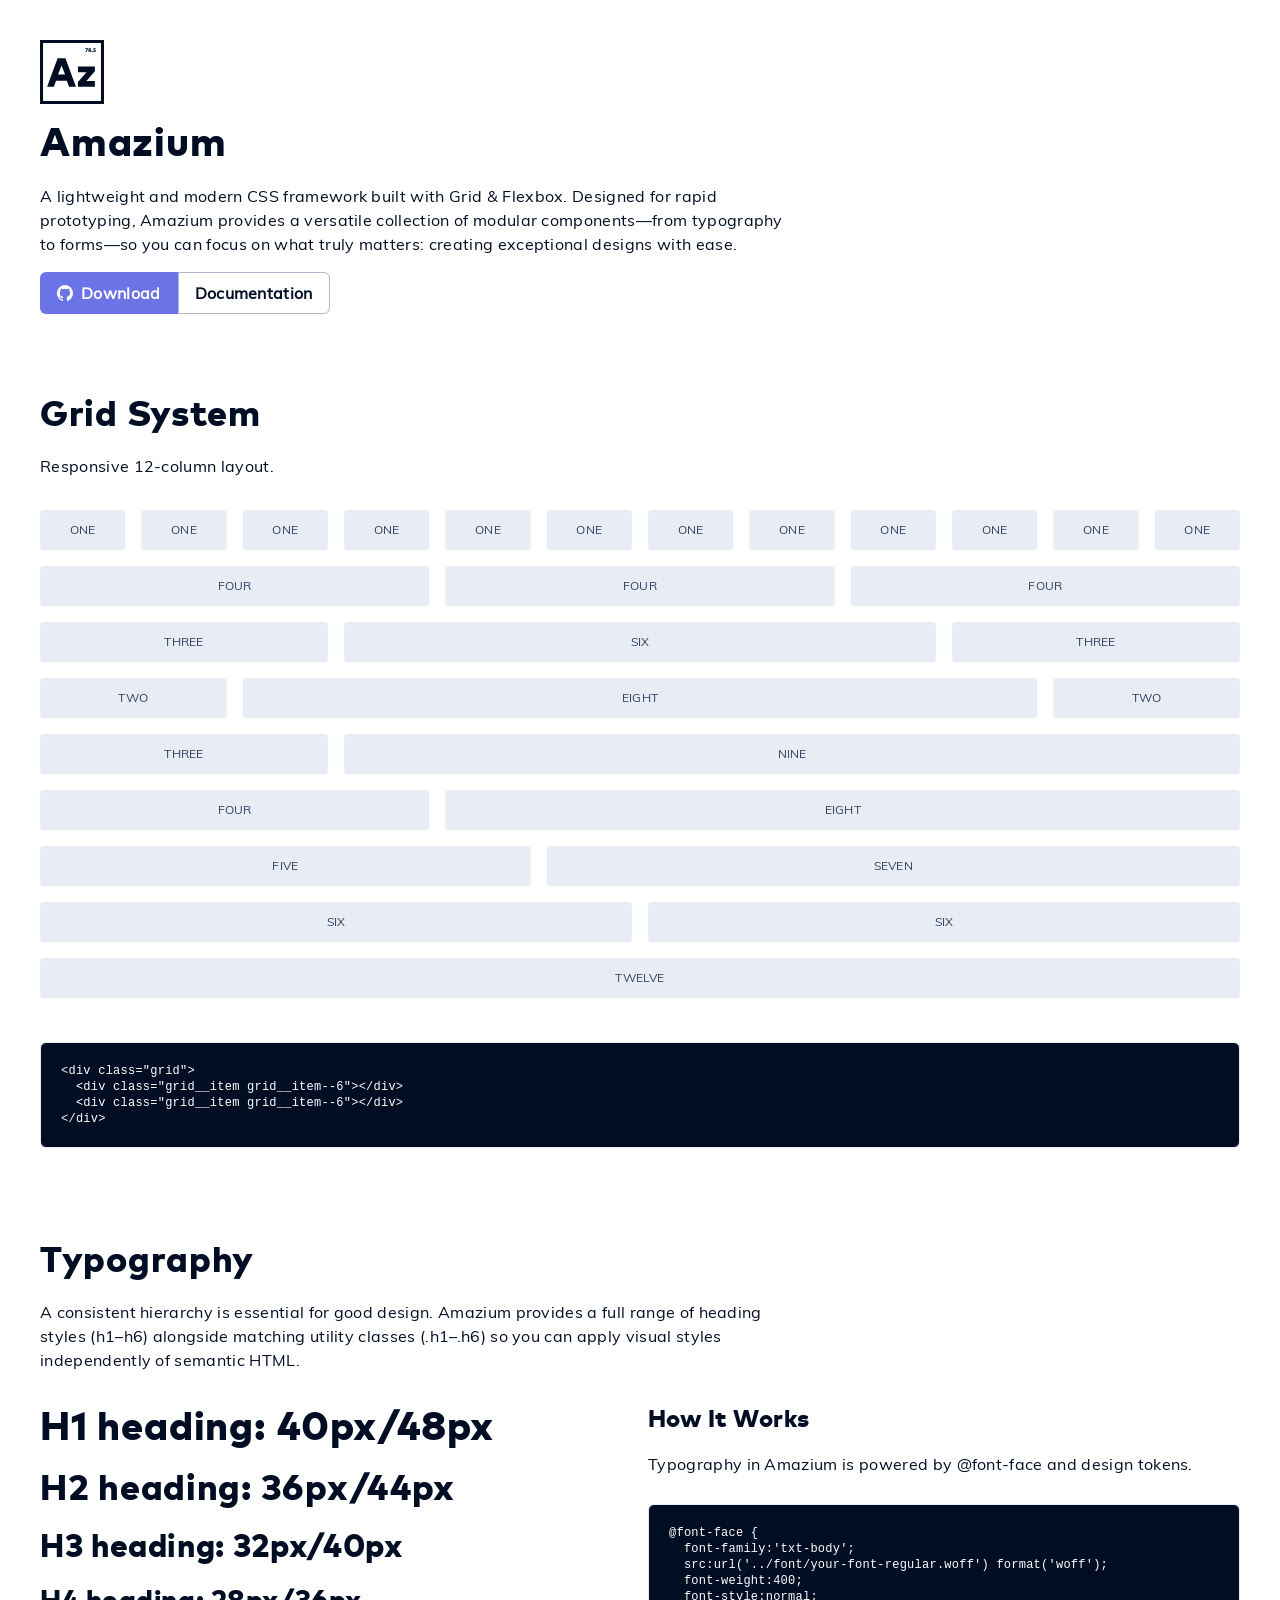
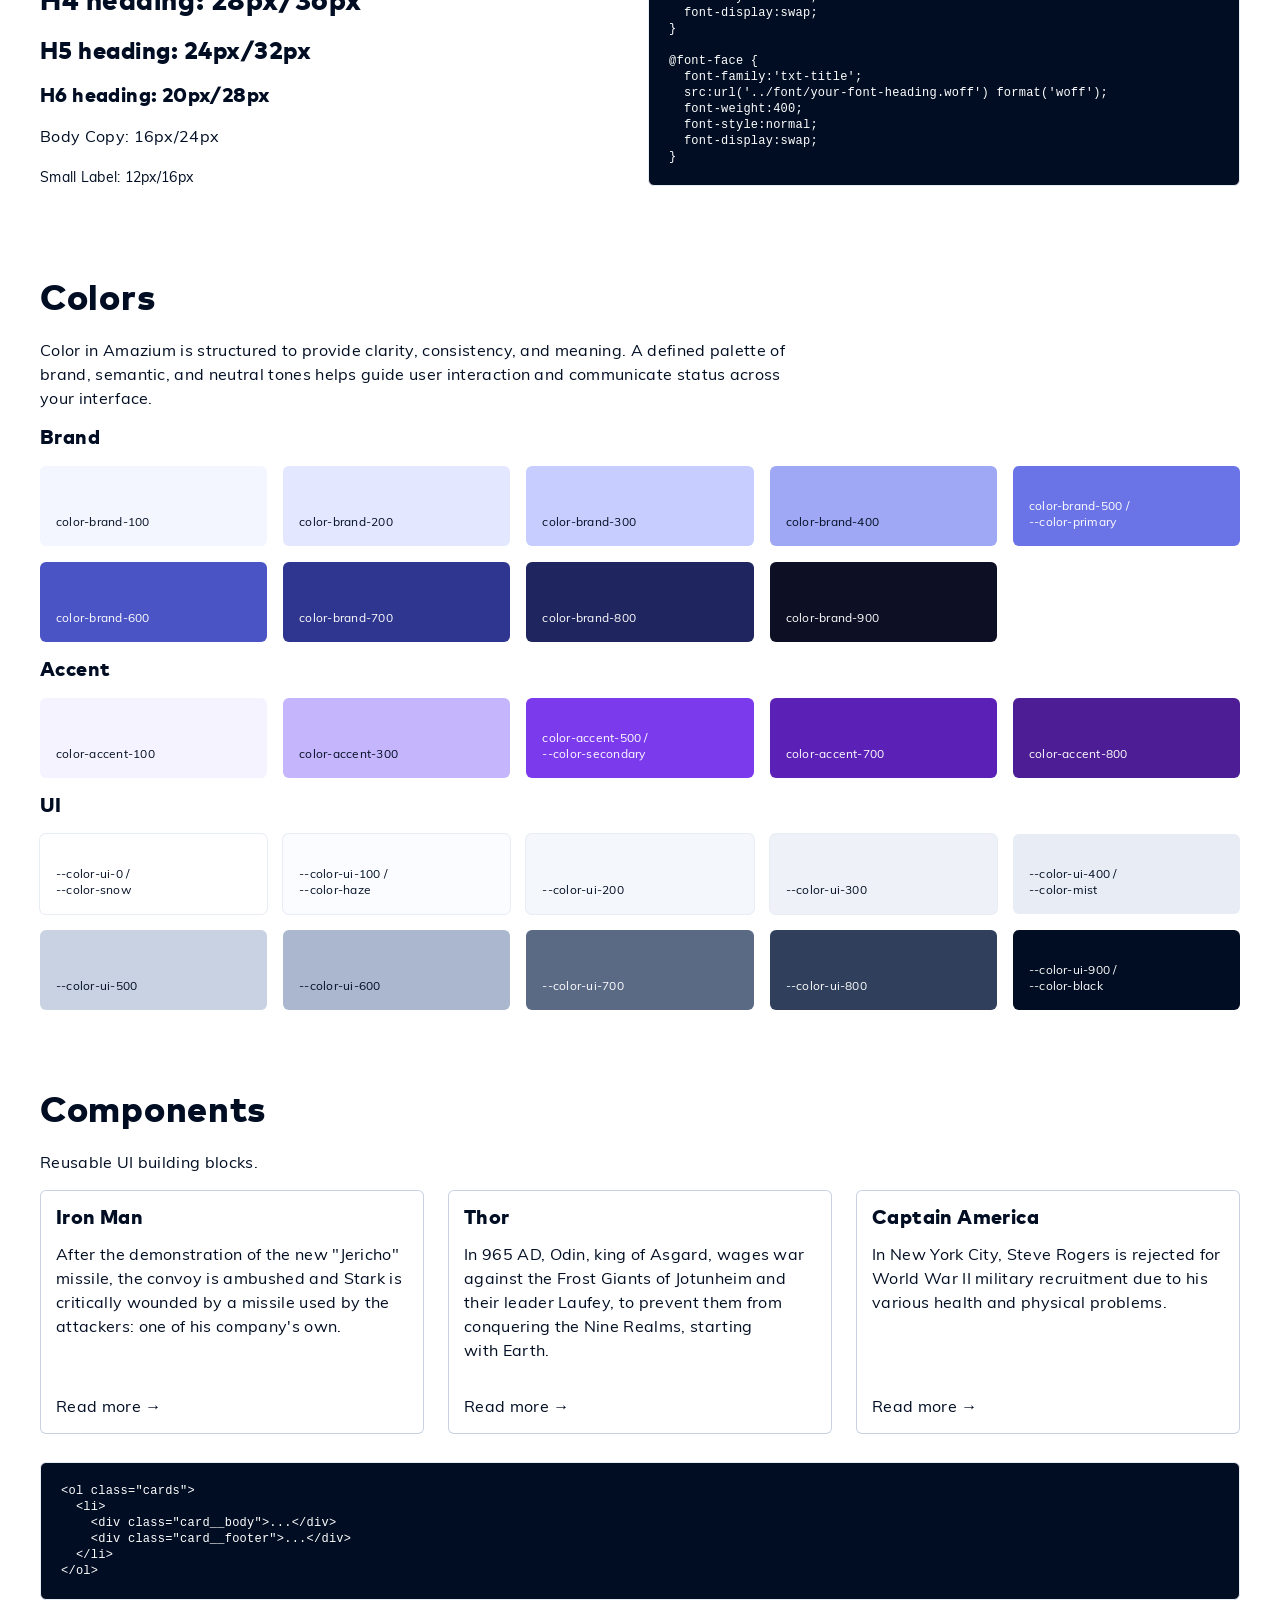
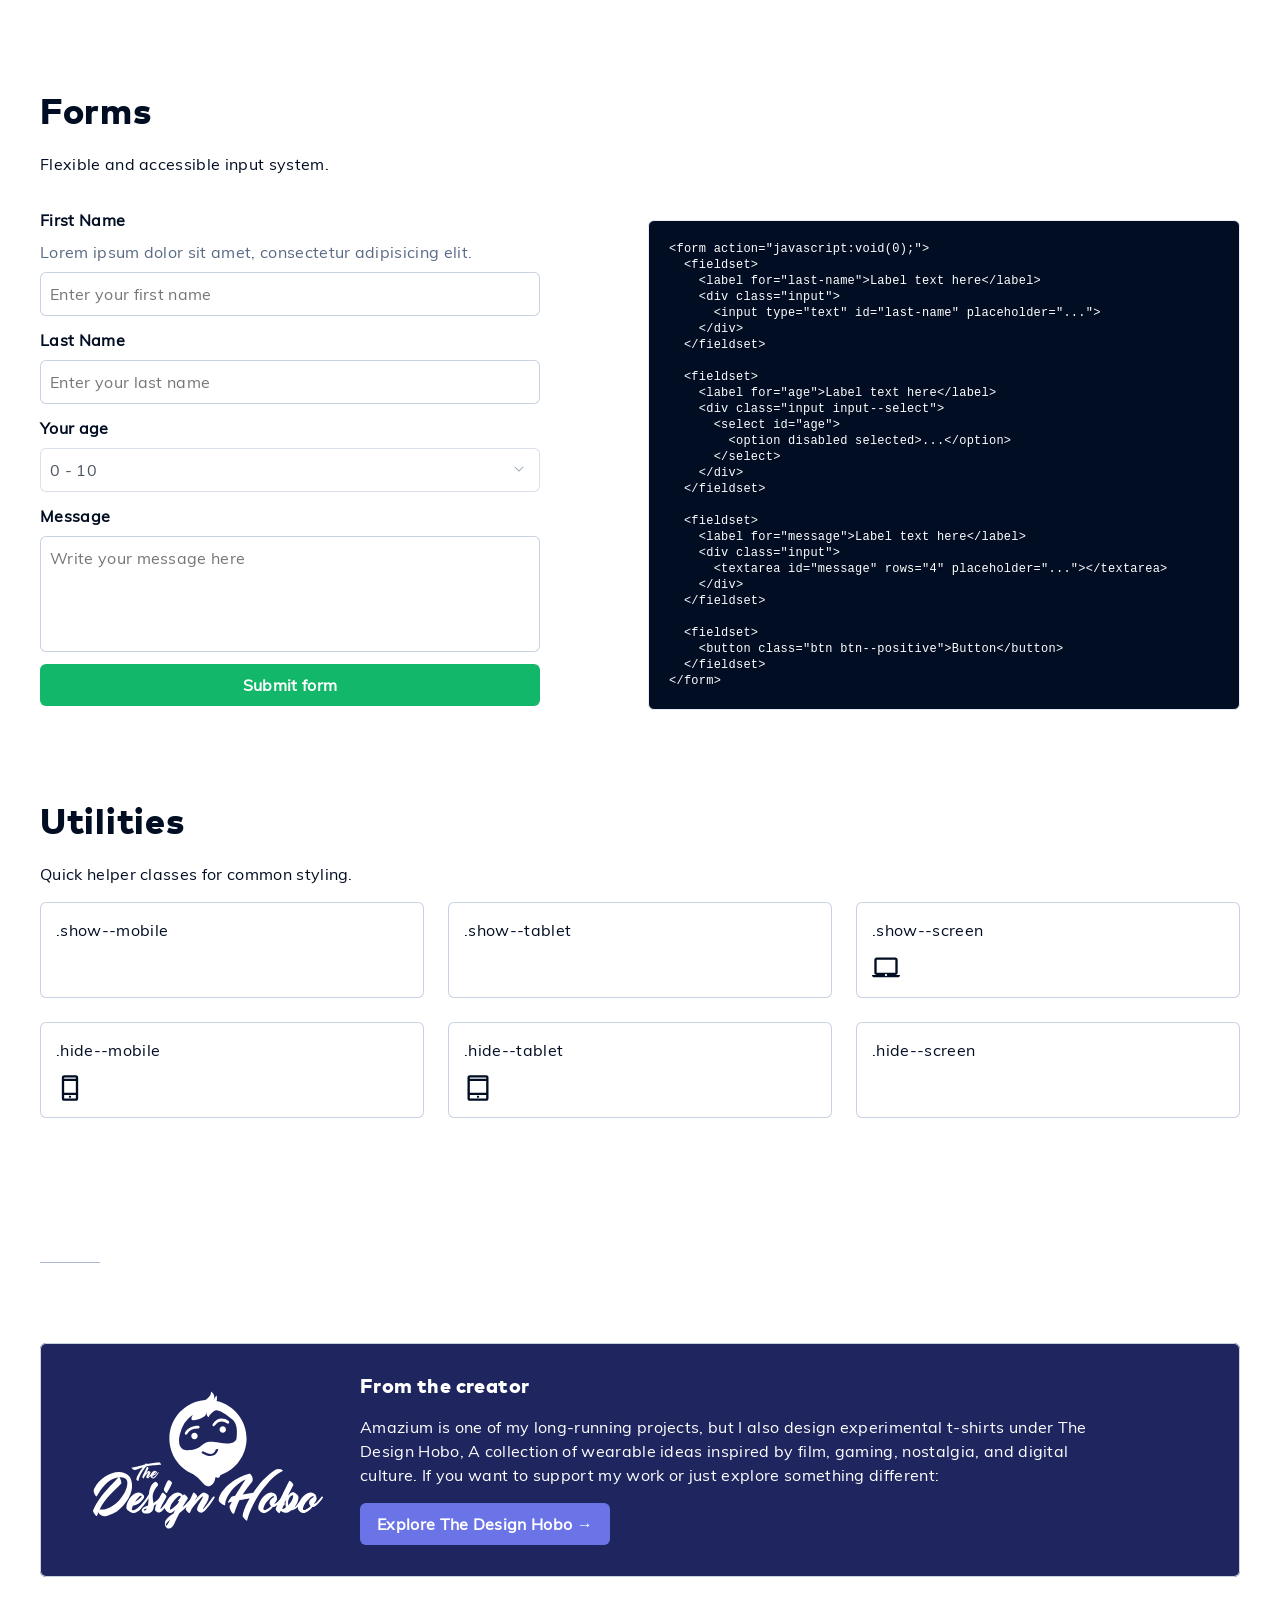
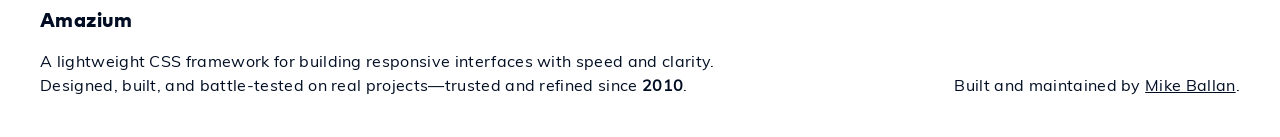
==== commit 722d3a43: "Update to Grid class naming Reverts back to older naming so older sites can upgrade without changing" ====
--- a/index.html
+++ b/index.html
@@ -27,7 +27,7 @@
   <link rel="stylesheet" href="style/dialog.css">
   <link rel="stylesheet" href="style/lists.css">
   <link rel="stylesheet" href="style/navigation.css">
-  <link rel="stylesheet" href="style/pill.css">
+  <link rel="stylesheet" href="style/badge.css">
   <link rel="stylesheet" href="style/table.css">
 
   <!-- CSS - Forms -->
@@ -60,49 +60,49 @@
 
 <section class="demo--section">
   <div class="grid">
-    <div class="grid__item grid__item--span-12">
+    <div class="grid__item grid__item--12">
       <h2>Grid System</h2>
       <p>Responsive 12-column layout.</p>
     </div>
   </div>
 
   <div class="grid">
-    <div class="grid__item grid__item--span-1 demo--grid hide--mobile">One</div>
-    <div class="grid__item grid__item--span-1 demo--grid hide--mobile">One</div>
-    <div class="grid__item grid__item--span-1 demo--grid hide--mobile">One</div>
-    <div class="grid__item grid__item--span-1 demo--grid hide--mobile">One</div>
-    <div class="grid__item grid__item--span-1 demo--grid hide--mobile">One</div>
-    <div class="grid__item grid__item--span-1 demo--grid hide--mobile">One</div>
-    <div class="grid__item grid__item--span-1 demo--grid hide--mobile">One</div>
-    <div class="grid__item grid__item--span-1 demo--grid hide--mobile">One</div>
-    <div class="grid__item grid__item--span-1 demo--grid hide--mobile">One</div>
-    <div class="grid__item grid__item--span-1 demo--grid hide--mobile">One</div>
-    <div class="grid__item grid__item--span-1 demo--grid hide--mobile">One</div>
-    <div class="grid__item grid__item--span-1 demo--grid hide--mobile">One</div>
-    <div class="grid__item grid__item--span-4 demo--grid hide--mobile">Four</div>
-    <div class="grid__item grid__item--span-4 demo--grid hide--mobile">Four</div>
-    <div class="grid__item grid__item--span-4 demo--grid hide--mobile">Four</div>
-    <div class="grid__item grid__item--span-3 demo--grid hide--mobile">Three</div>
-    <div class="grid__item grid__item--span-6 demo--grid hide--mobile">Six</div>
-    <div class="grid__item grid__item--span-3 demo--grid hide--mobile">Three</div>
-    <div class="grid__item grid__item--span-2 demo--grid hide--mobile">Two</div>
-    <div class="grid__item grid__item--span-8 demo--grid hide--mobile">Eight</div>
-    <div class="grid__item grid__item--span-2 demo--grid hide--mobile">Two</div>
-    <div class="grid__item grid__item--span-3 demo--grid hide--mobile">Three</div>
-    <div class="grid__item grid__item--span-9 demo--grid hide--mobile">Nine</div>
-    <div class="grid__item grid__item--span-4 demo--grid hide--mobile">Four</div>
-    <div class="grid__item grid__item--span-8 demo--grid hide--mobile">Eight</div>
-    <div class="grid__item grid__item--span-5 demo--grid hide--mobile">Five</div>
-    <div class="grid__item grid__item--span-7 demo--grid hide--mobile">Seven</div>
-    <div class="grid__item grid__item--span-6 demo--grid">Six</div>
-    <div class="grid__item grid__item--span-6 demo--grid">Six</div>
-    <div class="grid__item grid__item--span-12 demo--grid hide--mobile">Twelve</div>
+    <div class="grid__item grid__item--1 demo--grid hide--mobile">One</div>
+    <div class="grid__item grid__item--1 demo--grid hide--mobile">One</div>
+    <div class="grid__item grid__item--1 demo--grid hide--mobile">One</div>
+    <div class="grid__item grid__item--1 demo--grid hide--mobile">One</div>
+    <div class="grid__item grid__item--1 demo--grid hide--mobile">One</div>
+    <div class="grid__item grid__item--1 demo--grid hide--mobile">One</div>
+    <div class="grid__item grid__item--1 demo--grid hide--mobile">One</div>
+    <div class="grid__item grid__item--1 demo--grid hide--mobile">One</div>
+    <div class="grid__item grid__item--1 demo--grid hide--mobile">One</div>
+    <div class="grid__item grid__item--1 demo--grid hide--mobile">One</div>
+    <div class="grid__item grid__item--1 demo--grid hide--mobile">One</div>
+    <div class="grid__item grid__item--1 demo--grid hide--mobile">One</div>
+    <div class="grid__item grid__item--4 demo--grid hide--mobile">Four</div>
+    <div class="grid__item grid__item--4 demo--grid hide--mobile">Four</div>
+    <div class="grid__item grid__item--4 demo--grid hide--mobile">Four</div>
+    <div class="grid__item grid__item--3 demo--grid hide--mobile">Three</div>
+    <div class="grid__item grid__item--6 demo--grid hide--mobile">Six</div>
+    <div class="grid__item grid__item--3 demo--grid hide--mobile">Three</div>
+    <div class="grid__item grid__item--2 demo--grid hide--mobile">Two</div>
+    <div class="grid__item grid__item--8 demo--grid hide--mobile">Eight</div>
+    <div class="grid__item grid__item--2 demo--grid hide--mobile">Two</div>
+    <div class="grid__item grid__item--3 demo--grid hide--mobile">Three</div>
+    <div class="grid__item grid__item--9 demo--grid hide--mobile">Nine</div>
+    <div class="grid__item grid__item--4 demo--grid hide--mobile">Four</div>
+    <div class="grid__item grid__item--8 demo--grid hide--mobile">Eight</div>
+    <div class="grid__item grid__item--5 demo--grid hide--mobile">Five</div>
+    <div class="grid__item grid__item--7 demo--grid hide--mobile">Seven</div>
+    <div class="grid__item grid__item--6 demo--grid">Six</div>
+    <div class="grid__item grid__item--6 demo--grid">Six</div>
+    <div class="grid__item grid__item--12 demo--grid hide--mobile">Twelve</div>
   </div>
   <div class="grid">
     <div class="grid__item grid__item--12">
       <pre><code>&lt;div class="grid"&gt;
-  &lt;div class="grid__item grid__item--span-6"&gt;&lt;/div&gt;
-  &lt;div class="grid__item grid__item--span-6"&gt;&lt;/div&gt;
+  &lt;div class="grid__item grid__item--6"&gt;&lt;/div&gt;
+  &lt;div class="grid__item grid__item--6"&gt;&lt;/div&gt;
 &lt;/div&gt;</code></pre>
     </div>
   </div>
@@ -110,13 +110,13 @@
 
 <section class="demo--section">
   <div class="grid">  
-    <div class="grid__item grid__item--span-12">
+    <div class="grid__item grid__item--12">
       <h2>Typography</h2>
       <p>A consistent hierarchy is essential for good design. Amazium provides a full range of heading styles (h1–h6) alongside matching utility classes (.h1–.h6) so you can apply visual styles independently of semantic HTML.</p>
     </div>
   </div>
   <div class="grid">
-    <div class="grid__item grid__item--span-6">
+    <div class="grid__item grid__item--6">
       <h1>H1 heading: 40px/48px</h1>
       <h2>H2 heading: 36px/44px</h2>
       <h3>H3 heading: 32px/40px</h3>
@@ -126,7 +126,7 @@
       <p>Body Copy: 16px/24px</p>
       <p><small>Small Label: 12px/16px</small></p>
     </div>
-    <div class="grid__item grid__item--span-6">
+    <div class="grid__item grid__item--6">
       <h5>How It Works</h5>
       <p>Typography in Amazium is powered by @font-face and design tokens.</p>
       <pre><code>@font-face {
@@ -150,7 +150,7 @@
 
 <section class="demo--section">
   <div class="grid">  
-    <div class="grid__item grid__item--span-12">
+    <div class="grid__item grid__item--12">
       <h2>Colors</h2>
       <p>Color in Amazium is structured to provide clarity, consistency, and meaning. A defined palette of brand, semantic, and neutral tones helps guide user interaction and communicate status across your interface.</p>
       <h6>Brand</h6>
@@ -194,7 +194,7 @@
 
 <section class="demo--section">
   <div class="grid">
-    <div class="grid__item grid__item--span-12">
+    <div class="grid__item grid__item--12">
       <h2>Components</h2>
       <p>Reusable UI building blocks.</p>
       <ol class="cards">
@@ -232,13 +232,13 @@
 
 <section class="demo--section">
   <div class="grid">
-    <div class="grid__item grid__item--span-12">
+    <div class="grid__item grid__item--12">
       <h2>Forms</h2>
       <p>Flexible and accessible input system.</p>
     </div>
   </div>
   <div class="grid">
-    <div class="grid__item grid__item--span-6">
+    <div class="grid__item grid__item--6">
       <form action="javascript:void(0);">
         <fieldset>
           <label for="text">First Name</label>
@@ -278,11 +278,11 @@
         </fieldset>
 
         <fieldset>
-          <button class="btn btn--positive">Save</button>
+          <button class="btn btn--positive">Submit form</button>
         </fieldset>
       </form>
     </div>
-    <div class="grid__item grid__item--span-6">
+    <div class="grid__item grid__item--6">
       <pre><code>&lt;form action="javascript:void(0);"&gt;
   &lt;fieldset&gt;
     &lt;label for="last-name"&gt;Label text here&lt;/label&gt;
@@ -318,7 +318,7 @@
 
 <section class="demo--section">
   <div class="grid">
-    <div class="grid__item grid__item--span-12">
+    <div class="grid__item grid__item--12">
       <h2>Utilities</h2>
       <p>Quick helper classes for common styling.</p>
       <ol class="cards">
@@ -365,15 +365,15 @@
 
 <footer class="demo--section">
   <div class="grid">
-    <div class="grid__item grid__item--span-12">
+    <div class="grid__item grid__item--12">
       <hr>
       <div class="card card--design-hobo">
         <div class="card__body">
           <div class="grid">
-            <div class="grid__item grid__item--span-3 u-center">
+            <div class="grid__item grid__item--3 u-center">
               <svg xmlns="http://www.w3.org/2000/svg" viewBox="0 0 5667 3374" class="icon icon--hobo"><path d="m1539.64 2224.205.6.12 1.158.242 1.102.24.529.122 1.015.24.959.242.457.12.873.242q.843.24 1.573.482a22 22 0 0 1 2.239.897l.613.29q.625.305 1.292.663l.678.37.7.399.358.209.732.437.753.465.775.49 1.203.788 1.251.847.861.597.883.625.904.651.926.678.947.705.969.731.99.759 1.268.985.258.202q12.4 9.737 22.733 23.575t13.434 29.726-10.334 30.237l-1.165 1.355-1.62 1.897-2.128 2.519-2.244 2.682-2.847 3.436-3.014 3.67-1.57 1.925-3.265 4.025-3.433 4.26-3.6 4.497-3.766 4.732-3.267 4.124-2.697 3.417q-22.218 28.188-42.367 65.6-20.15 37.414-34.1 83.54-13.95 46.125-9.817 95.326l.247 3.36.255 3.33.263 3.297.27 3.267.28 3.234.287 3.203.445 4.746.463 4.675.318 3.077.163 1.526.33 3.03q.252 2.26.511 4.485l.35 2.951q.267 2.202.54 4.368l.371 2.872a605 605 0 0 0 3.468 23.14l1.317 7.59 1.086 6.205 1.076 6.108 1.419 7.996 1.402 7.824 1.04 5.757 1.373 7.526 1.354 7.355 1.005 5.405q16.534-9.225 32.55-20.5 16.017-11.275 32.55-24.6 20.667-17.427 37.717-34.851 16.442-16.803 33.363-37.419l1.254-1.532 2.666-3.592 2.037-2.933.504-.942q9.375-17.536 18.45-33.492l1.685-2.955 2.172-3.793 2.143-3.727 2.113-3.66 2.084-3.592 2.732-4.687 2.68-4.568 1.977-3.348 2.589-4.36 1.907-3.192 1.878-3.125 2.458-4.063 2.406-3.945 1.77-2.88 1.74-2.814 1.712-2.746 1.681-2.68 2.273-3.591 1.879-2.949 2.143-3.341 2.347-3.626 2.182-3.332 1.738-2.622 1.618-2.407 1.01-1.485.958-1.39 1.12-1.601.425-.599 1.002-1.392.742-1.006.687-.91.324-.42.46-.583.43-.53.269-.323q5.126-8.096 21.014 1.012 15.89 9.106 33.315 25.803 17.427 16.698 31.266 36.935l.893 1.32a156 156 0 0 1 3.3 5.126l.755 1.243q9.091 15.138 9.915 25.705l-.002.13-.015.28a8 8 0 0 1-.05.46l-.054.336-.068.358-.083.381-.098.404-.113.427-.129.449-.143.472-.159.494-.174.517-.189.54-.204.563-.219.585-.234.608-.38.955-.272.665-.436 1.04-.47 1.09-.505 1.142-.538 1.193-.77 1.67-.832 1.76-.663 1.381-.697 1.431-.982 1.988-1.313 2.613-1.407 2.754-1.541 2.977-1.959 3.753-1.516 2.887-2.617 4.95-2.175 4.082-2.82 5.26-2.337 4.33-3.64 6.703-3.16 5.775-3.938 7.157-4.101 7.405-4.405 7.914-4.5 8.056-4.597 8.198-2.335 4.152-4.74 8.412-3.62 6.402-4.909 8.66-3.745 6.59-3.799 6.668-1.278 2.24a2171 2171 0 0 0-2.47 4.34l-2.44 4.31-3.603 6.409-2.365 4.235-1.171 2.107-2.32 4.19-3.422 6.23-2.244 4.117-2.214 4.087-2.725 5.067-2.678 5.02-1.058 1.995-2.094 3.967q-1.038 1.977-2.063 3.938l-2.033 3.909-1.006 1.943-1.614 3.135-1.821 3.56-1.779 3.501-1.735 3.444-1.693 3.384-1.105 2.225-1.086 2.198-1.594 3.248-1.038 2.134-1.02 2.107-1 2.082-1.466 3.073-.953 2.017-.935 1.99-1.365 2.938-.887 1.926-1.295 2.84-1.252 2.782-.81 1.822-.792 1.796-.773 1.77-1.124 2.607-.461 1.087-.662 1.592-.421 1.035-.405 1.015-.39.995-.372.974-.53 1.422-.492 1.376-.457 1.33-.285.86-.268.84-.253.82-.236.8-.22.778-.204.758-.188.737-.172.717-.08.35-.148.687q-.07.338-.132.665l-.116.645a30 30 0 0 0-.183 1.228l-.068.583q-.03.287-.051.563l-.036.542q-.19 3.721 1.192 5.429 2.535 3.129 8.992-.515l.556-.322.284-.17.578-.36.294-.189.6-.396q.302-.204.613-.42l.627-.445.32-.232.648-.481.663-.507.677-.53.692-.556.705-.58.72-.604.734-.63.749-.653.98-.871.996-.9 1.011-.927 1.027-.955 1.305-1.233 1.328-1.277 1.353-1.32 1.376-1.365 1.119-1.123 1.706-1.736 1.157-1.192 1.172-1.22 1.187-1.249 1.81-1.925 1.226-1.318 1.24-1.346 1.257-1.373 1.271-1.402 1.287-1.43 1.302-1.457 1.318-1.486 1.333-1.513 1.348-1.542 1.363-1.569 1.38-1.597 1.393-1.625 1.41-1.653 2.508-2.961 2.731-3.242 2.773-3.308 2.815-3.374 1.9-2.286 2.885-3.484 3.91-4.747 2.983-3.638 3.023-3.703 4.097-5.041 3.121-3.858 3.163-3.923 4.282-5.334 3.26-4.078 4.413-5.539a2898 2898 0 0 0 30.752-39.391l2.72-3.553.542-1.286q6.84-16.165 15.287-32.404l.85-1.624q22.6-43.041 54.448-83.52t68.832-71.222q36.985-30.744 77.05-48.678t81.16-15.884q26.71 1.024 50.339 12.81 23.628 11.785 46.23 29.206 8.22 8.199 13.869 15.372 5.274 6.696 9.205 13.39l.555.957 20.546-26.644.137-.213q5.21-7.864 20.924 1.238 15.924 9.222 33.388 26.132 17.465 16.908 31.334 37.404.463.684.91 1.36l.882 1.346q12.146 18.746 13.104 32.137l-.186.532-.217.571-.195.485-.214.51-.234.535-.254.56-.273.586-.292.61-.475.963-.34.673-.548 1.056-.798 1.496-.428.786-.678 1.225-.722 1.282-.766 1.338-.81 1.395-.853 1.45-.897 1.508-.622 1.036-1.64 2.7-1.4 2.273-2.46 3.96-3.12 4.986-3.303 5.24-2.303 3.636-3.607 5.666-3.79 5.921-2.628 4.089-4.794 7.429-6.458 9.987-4.696 7.284-5.988 9.31-8.604 13.418-6.303 9.859-3.937 6.172-2.736 4.305-2.705 4.275-2.675 4.245-2.644 4.214-2.614 4.184-2.583 4.154-2.554 4.123-2.522 4.093-3.111 5.074-3.67 6.026-3.006 4.97-1.19 1.974-3.21 5.773-4.996 9.023-4.331 7.852-5.398 9.824-4.666 8.52-3.082 6.148 2.841-2.369a1270 1270 0 0 0 68.559-61.68q34.416-33.306 68.318-71.223a1433 1433 0 0 0 44.367-52.039l2.693-4.187 4.964-9.982 4.594-9.284 2.977-6.042 2.188-4.454 3.561-7.274 4.132-8.485 2.67-5.508 3.24-6.718 2.514-5.242 5.456-11.4 4.81-9.992 3.62-7.461 3.154-6.442 2.274-4.59 1.586-3.163 4.133-9.273 4.084-9.108 3.065-6.786 1.691-3.721 3.05-6.652 2.384-5.136 1.51-3.279 1.361-3.005.826-1.852.94-2.144.839-1.954.597-1.427.532-1.306.241-.607.331-.854.774-2.068.433-1.118.2-.497.278-.668.171-.393.16-.352.148-.31.201-.388.12-.207.055-.088.103-.145q.146-.186.24-.186.517 0 .517 1.024 4.97-7.869 19.954-.157l.84.44.427.23q16.044 8.708 33.124 25.614t30.02 36.886q12.939 19.98 12.939 34.323 0 2.423-2.892 7.07l-.462.728-.244.374-.513.768q-.266.39-.548.794l-2.095 2.985-2.147 3.036-1.093 1.537-2.224 3.112-2.274 3.162q-4.83 6.695-9.662 12.05l-1.32 1.448-.886.983-.55.62-.764.878-.47.55-.436.523-.594.73-.522.669-.307.41-.339.473-.288.43-.101.16-.178.298-.146.27-.628 1.074-1.237 2.135-1.211 2.116q-.3.525-.596 1.05l-1.171 2.088a399 399 0 0 0-2.265 4.118l-1.093 2.031-1.067 2.012a339 339 0 0 0-2.553 4.948l-.975 1.946q-8.661 17.43-13.082 31.81a1547 1547 0 0 1 58.485-76.332q30.537-37.398 59.521-65.574t55.38-44.57 47.1-13.32q1.034.17 2.123.385l1.103.224.561.12 1.143.256 1.17.277q1.479.36 3.043.788l1.264.352.643.184 1.304.384 1.332.406 1.359.427 1.385.448.703.232 1.426.48 1.453.502 1.854.657 1.896.69.77.286 1.562.587 1.587.608 1.615.63 1.642.65 1.668.673q20.185 8.197 39.336 19.468 19.15 11.27 33.124 25.614t15.01 28.689q1.035 39.96-12.422 78.381-13.457 38.423-34.16 75.308a959 959 0 0 1-42.684 69.039l-1.827 2.682q-23.808 34.836-43.476 68.648-5.175 8.198-8.28 15.369-3.106 7.172-1.036 9.221 2.688 3.327 9.742-.907l.571-.35.586-.376.599-.399.305-.209.935-.662.641-.472.655-.496.67-.52.339-.269 1.04-.844.711-.592.725-.617.739-.641.868-.768.998-.896 1.013-.925 1.03-.953 1.043-.982.528-.5 1.337-1.285 1.361-1.328.551-.544 1.114-1.108 1.13-1.137 1.145-1.165 1.16-1.193 1.176-1.222 1.191-1.25 1.207-1.277 1.222-1.307 1.238-1.334 1.253-1.363 1.268-1.391 1.284-1.42 1.3-1.447 1.315-1.476 1.33-1.504 1.346-1.532 1.362-1.56 1.376-1.59 1.393-1.617 2.117-2.478 1.431-1.688 2.673-3.17 2.713-3.234 2.754-3.298 3.734-4.496 2.848-3.448 3.86-4.696 3.932-4.81 2.997-3.682 3.036-3.746 4.112-5.095 5.241-6.528 5.353-6.706 3.266-4.109 1.098-1.384a3002 3002 0 0 0 52.792-68.648l54.458-72.958 6.305-8.425 7.133-9.5 5.923-7.858 6.688-8.838 6.448-8.482 4.459-5.841 4.337-5.66q7.245-6.147 15.527-6.66 8.28-.51 13.974 3.075t7.764 11.27q2.07 7.684-1.035 16.906l-6.954 10.899-5.409 8.435-4.25 6.608-9.778 15.145-6.406 9.883-10.162 15.628a2032 2032 0 0 1-14.634 22.144l-3.352 4.987a2247 2247 0 0 1-12.019 17.643l-3.516 5.095-3.552 5.12a2490 2490 0 0 1-10.875 15.5l-3.698 5.215-3.734 5.24a2366 2366 0 0 1-62.108 82.991q-32.09 40.984-63.144 72.746t-59.521 50.205-50.204 15.37q-12.423-2.05-28.984-9.222a189.3 189.3 0 0 1-31.572-17.418q-15.01-10.245-25.361-23.053t-10.352-27.152q-2.07-23.566 7.246-51.742t24.844-58.914q20.158-41.901 44.241-78.459l1.305-1.972q24.844-37.397 44.511-76.332l.93-1.942.91-1.915 1.753-3.747 1.26-2.738.812-1.79 1.18-2.636.758-1.722.738-1.694.717-1.667.695-1.64 1.002-2.408.642-1.57.62-1.544.302-.761.588-1.502.567-1.474.81-2.16.762-2.099.481-1.364.347-1.012.328-.986q.159-.487.307-.96l.289-.936.136-.458.259-.896q.31-1.106.56-2.13l.19-.807.17-.782.15-.756q1.262-6.688-.665-9.232-2.259-2.794-7.905-.406l-.546.239q-.83.376-1.728.858l-.607.334-.31.175-.629.368-.645.392-.661.416-.336.216-.684.451-.699.474-.714.498-.73.521-.745.545-.76.568-.777.592-.79.615-.402.316q-.527.417-1.061.847l-1.078.875-1.094.9-1.111.93-1.128.955-1.144.982-1.161 1.01-1.475 1.3-1.5 1.342-1.22 1.104-1.235 1.132-1.885 1.748-1.278 1.199-1.947 1.85-1.985 1.91-1.344 1.307-1.361 1.335-1.377 1.361-1.395 1.39-1.41 1.415-1.428 1.443-1.444 1.47-1.46 1.497-1.478 1.524-1.494 1.55-1.51 1.58-1.528 1.604-1.762 1.864-3.007 3.195-3.051 3.26-3.095 3.326-2.088 2.254-3.169 3.434-3.212 3.5-3.257 3.566-3.3 3.63-2.226 2.458-3.374 3.74-3.418 3.805-3.462 3.87-2.332 2.617-2.352 2.646-4.763 5.378-3.624 4.11q-27.948 31.763-56.415 66.087a3955 3955 0 0 0-52.078 64.115l-7.05 8.893-4.174 5.283-4.086 5.18-6.933 8.82-3.84 4.9-3.748 4.796-6.345 8.147-4.364 5.628-5.052 6.542-3.256 4.233-2.228 4.422-2.187 4.36-1.434 2.875-2.814 5.667-1.38 2.794-2.033 4.14-1.333 2.727-1.965 4.04-1.287 2.659-1.896 3.939-1.24 2.592-1.827 3.839-1.194 2.525-1.758 3.738-1.715 3.678-1.674 3.618-1.093 2.378-1.605 3.517-1.047 2.31-1.536 3.417-1 2.244-.983 2.218-1.645 3.726-1.408 3.151-1.358 3.004-1.052 2.297-.515 1.113-1.005 2.155-.974 2.061-.943 1.967-.911 1.871-.664 1.342-.857 1.707-.622 1.218-.605 1.165-.587 1.111-.57 1.059-.552 1.005-.358.64-.523.918-.339.582-.33.558-.324.534-.623.998-.3.464-.435.651-.417.598-.269.37-.26.345-.377.474-.242.287-.233.263-.226.239-.11.11q-5.175 8.197-20.703 0t-32.09-24.59q-16.56-16.393-30.018-36.373t-14.492-34.323a11.5 11.5 0 0 1-.093-1.943l.02-.499q.015-.255.036-.522l.051-.546.031-.282.074-.583.088-.607.104-.63.119-.655.133-.68.073-.348.24-1.082.179-.751.194-.776.209-.8.224-.823.239-.848.254-.872.27-.896.283-.92.3-.945.314-.969.5-1.498.352-1.028.367-1.053.382-1.077.397-1.102.624-1.697.658-1.751.691-1.806.726-1.86.76-1.914 1.215-3.02 1.514-3.715 1.307-3.17 1.077-2.586 1.665-3.96 1.144-2.693 1.17-2.738 1.232-2.862-.705.738q-24.39 25.479-48.627 47.97l-1.671 1.548a2078 2078 0 0 1-129.445 110.164l-7.965 16.321-6.664 13.603-8.695 17.687-9.102 18.446-6.612 13.364q-.96 1.936-1.922 3.889l-1.93 3.923-1.938 3.957-1.946 3.992-1.954 4.026-1.963 4.061-1.97 4.095-1.979 4.13-1.986 4.164-1.995 4.198-2.003 4.233-2.011 4.267-2.02 4.301-2.027 4.336-2.035 4.37-2.043 4.406-2.052 4.439-2.06 4.473-2.068 4.508-2.076 4.543-2.084 4.577-3.141 6.93-20.622 43.517-10.246 21.723-1.116 2.356-1.106 2.322-1.098 2.286-1.628 3.365-1.074 2.2-1.064 2.164-1.056 2.13-1.046 2.094-1.036 2.06-1.028 2.026-1.018 1.99-1.008 1.955-1 1.921-.99 1.886-1.468 2.763-.966 1.799-.958 1.763-.948 1.73-1.172 2.111-.233.416q-9.76 17.422-19.519 30.231l-1.363 1.78-.695.898-1.414 1.816-.72.917-1.466 1.852q-.743.932-1.5 1.876l-1.535 1.901-1.568 1.926-1.603 1.95-1.637 1.973-1.67 1.999-1.706 2.022-1.74 2.048-1.773 2.071-1.808 2.096-.917 1.057-1.736 1.29q-.867.64-1.729 1.265l-1.72 1.241q-8.583 6.145-16.768 11.07l-1.633.972q-23.213 13.688-43.19 17.468-29.794 5.636-51.881-5.124-22.088-10.761-35.957-33.306t-18.492-50.214-.514-56.876 18.492-52.776q36.984-58.413 84.755-95.818 46.887-36.712 105.154-72.93l2.203-1.367 40.066-89.156-2.32 2.309-2.398 2.372-3.315 3.261-3.45 3.374-3.584 3.486-3.72 3.6-4.348 4.182-.494.474a475 475 0 0 1-27.738 24.594q-14.382 11.786-28.251 20.496t-26.197 9.736q-14.383 2.05-30.307-2.05t-28.252-11.273q-31.847-17.42-59.071-44.578-27.225-27.155-30.307-62a191 191 0 0 1-.202-4.434l-.047-1.593-.543.656q-21.904 26.367-43.313 48.327l-1.338 1.369q-30.752 31.369-58.942 49.584-1.375.888-2.735 1.726l-1.355.825q-25.675 15.441-45.627 12.627-12.3-2.023-27.677-8.095t-28.19-15.685-22.04-21.25q-9.225-11.637-9.225-25.804-1.025-31.37 10.763-72.858 8.454-29.749 20.332-61.058l1.224-3.211-.006-.004-.758.547a355 355 0 0 1-7.151 4.985l-.93.63q-24.284 16.401-53.217 31.776 0 23.576-4.65 47.15-4.65 23.576-16.017 52.276-17.567 43.05-50.117 64.064-32.55 21.012-67.167 28.188t-65.617 3.587l-1.922-.228-1.892-.234-.935-.12-1.847-.246a299 299 0 0 1-2.713-.38l-1.771-.263-.874-.134-1.726-.274q-1.283-.207-2.531-.423l-1.65-.29-.814-.148-1.604-.302-2.35-.465-1.53-.319q-.756-.161-1.498-.325l-1.468-.333a154 154 0 0 1-2.846-.687l-1.377-.354-1.347-.36q-7.993-2.187-13.805-4.878-46.5-21.525-49.084-58.425-2.582-36.9 30.484-70.726 12.16-12.925 37.098-24.038l1.735-.764q1.313-.571 2.66-1.139l1.81-.753q1.37-.564 2.774-1.122l4.59-1.807 10.061-3.934 7.859-3.054 9.506-3.675 12.76-4.902 13.36-5.101 9.244-3.512 9.51-3.6q7.233-46.125 10.85-95.327l.264-3.562.265-3.53.534-6.96.54-6.832.408-5.038.412-4.964.414-4.892.418-4.818.42-4.746.283-3.122.426-4.624.428-4.55.432-4.477.435-4.403.439-4.33.44-4.258.445-4.184.298-2.749.45-4.062q0-1.025.028-1.993l.035-.957-.086-.011-1.819 2.91-1.421 2.261-1.446 2.292-2.969 4.677-1.522 2.386-2.33 3.636-3.195 4.956-3.295 5.081-3.396 5.205-2.613 3.986-2.669 4.055-2.726 4.125-3.16 4.762-2.78 4.18-4.223 6.331-4.285 6.402-2.89 4.307-2.92 4.34-4.429 6.568-4.491 6.64-4.554 6.71-3.07 4.514-4.656 6.83-4.719 6.902-.972 1.406-1.968 2.834q-.993 1.424-2 2.861l-2.547 3.616-2.596 3.66-1.053 1.476-2.13 2.972-2.707 3.756-2.757 3.799-2.243 3.07-2.275 3.099-2.307 3.126-2.339 3.154-2.371 3.182-2.404 3.21-2.436 3.238q-19.619 26.016-41.817 52.54a1321 1321 0 0 1-45.43 51.52q-23.232 24.995-44.915 43.358-6.79 6.338-15.029 12.81l-1.75 1.364q-1.325 1.025-2.686 2.052l-1.83 1.372q-12.004 8.926-26.717 18.109-29.427 18.363-56.272 22.444-11.626 1.641-28.264-.018l-1.813-.189a231 231 0 0 1-6.577-.813q-1.448-.2-2.858-.408l-1.864-.282-.92-.143-1.814-.294-1.78-.3q-.442-.076-.879-.154l-1.731-.312a215 215 0 0 1-2.535-.483l-1.648-.332q-.816-.168-1.615-.34l-1.582-.347-1.55-.354q-8.043-1.884-14.258-4.192l-.588-.22a206 206 0 0 1-8.365-3.32l-1.747-.745a268 268 0 0 1-5.388-2.392l-1.845-.85a326 326 0 0 1-5.683-2.714l-1.944-.957-1.968-.985q-.99-.499-1.992-1.01l-2.017-1.039-1.018-.529-2.054-1.077a461 461 0 0 1-2.078-1.105l-2.104-1.131q-21.683-11.733-41.816-27.545t-34.59-33.667q-14.454-17.853-15.487-35.196-3.098-35.707 7.227-78.045 10.326-42.337 30.976-85.186 20.65-42.848 49.56-82.635t64.016-70.394 73.825-48.459 80.02-15.813q26.845 1.02 50.076 12.753 23.232 11.732 46.98 29.075 6.29 6.216 11.353 12.079l1.11 1.298q12.317 14.56 16.963 26.92 6.712 17.854 3.614 34.177t-14.455 32.136l-1.7 2.357-1.733 2.384q-.876 1.2-1.768 2.413l-1.802 2.44-1.835 2.47-.93 1.244-1.887 2.51-1.92 2.54-.974 1.28-1.971 2.58q-.995 1.296-2.006 2.608l-2.04 2.637-2.073 2.664-3.174 4.05q-26.846 35.707-59.37 60.7-32.524 24.996-64.531 41.829t-60.919 25.505l-1.01.301-2.004.59-1.978.571-1.953.552-1.927.533-1.901.515-1.877.495-1.85.477-1.826.458q-.906.224-1.8.438l-1.775.42-.877.204-1.737.392q-.862.19-1.71.373l-1.686.354-1.66.335q-.825.163-1.635.317l-1.61.297q-9.18 1.658-16.68 2.07-.55 1.087-1.082 2.158l-1.046 2.122a269 269 0 0 0-5.099 11.022q-3.098 7.141-5.162 13.263a516 516 0 0 0-9.81 27.545q-4.646 14.283-6.194 26.525t2.581 20.914 17.553 10.712q18.114 2.557 43.796-7.703l1.563-.634a194 194 0 0 0 8.848-3.905q24.393-11.478 51.4-30.702l2.405-1.724a513 513 0 0 0 15.89-11.953q37.17-29.075 76.405-69.373 38.344-39.382 73.73-86.07l1.644-2.176 66.306-87.1.992-1.808.039-.163q.63-2.536 1.803-5.253l.225-.511 56.834-91.227.082-1.66q1.07-20.811 4.05-44.465 3.102-24.6 11.368-51.251 11.366-45.1 29.45-85.076 18.083-39.975 40.817-63.551l2.33-2.304 1.528-1.504 2.256-2.208 2.211-2.15 2.168-2.093 2.821-2.701 2.064-1.959 1.352-1.273 1.332-1.249 1.312-1.222 1.931-1.786 1.264-1.158 1.243-1.133 1.224-1.107 1.204-1.082 1.184-1.056 1.74-1.536 1.136-.992 1.666-1.44 1.086-.929 1.066-.902 1.047-.877 1.027-.851 1.008-.826 1.22-.99 1.794-1.431.587-.464 1.16-.905 1.138-.878 1.118-.85 1.638-1.223 1.067-.78 1.304-.937 1.272-.893q.502-.348.995-.683l.974-.655q.48-.32.953-.628l.933-.6.912-.57q.226-.141.448-.276l.881-.53.861-.502a55 55 0 0 1 3.619-1.915l.376-.178q8.784-4.1 13.95-3.075M1897 3159l-29.028 25.723-1.945 1.72-1.968 1.755-1.993 1.789-2.016 1.822-2.04 1.858-2.064 1.891-2.087 1.926-3.176 2.953-2.147 2.011-2.171 2.046-2.195 2.08-2.219 2.114-3.372 3.235-1.136 1.096q-16.515 15.948-27.526 32.411t-13.513 30.353q-2.503 13.89 10.51 22.122 6.347 3.625 14.681-4.753l.54-.553a48 48 0 0 0 1.644-1.809l.556-.653q.14-.165.28-.335l.563-.69q.564-.704 1.137-1.457l.575-.765.579-.79.291-.405.732-1.038.443-.642q.803-1.175 1.64-2.427l.676-1.013 1.11-1.682 1.138-1.745 1.167-1.808.793-1.24 1.214-1.914 1.663-2.65 1.28-2.062 1.752-2.847 2.26-3.717 1.394-2.315 1.903-3.184 2.45-4.14 2.017-3.438 1.027-1.761 2.093-3.607 1.602-2.779 2.734-4.772 2.244-3.945 2.876-5.089 10.045-19.385 6.471-12.511q8.009-15.495 15.572-32.812zm2675.48-1251.86q33.475 1.536 58.71 10.751 25.236 9.216 38.11 22.528a64 64 0 0 1 2.238 2.431l.578.675q9.318 11.066 3.88 17.374-57.68 23.55-121.025 67.583-63.345 44.031-128.75 104.958t-131.325 135.678-127.72 159.741-118.965 177.661-105.575 188.413-85.49 193.02-59.74 191.486q-1.882 6.55-10.215 3.694l-.638-.229a28 28 0 0 1-.992-.393q-9.784-4.097-22.66-14.336-12.874-10.24-26.265-25.6-13.389-15.36-24.72-30.72t-18.54-28.67q-7.21-13.313-5.15-20.48.295-8.778 1.514-18.767l.253-2.01q1.05-8.087 2.69-16.952l.42-2.228q.215-1.12.438-2.252l.457-2.277q.232-1.145.475-2.3l.493-2.326q.252-1.168.512-2.349l.531-2.373.549-2.398q.279-1.204.568-2.422l.586-2.446.3-1.233.613-2.482.633-2.507.323-1.263.66-2.543.337-1.28.688-2.58.35-1.3a743 743 0 0 1 4.538-16.001l.974-3.27.495-1.644 1.006-3.304.512-1.661 1.04-3.34 1.062-3.362a963 963 0 0 1 6.834-20.66l1.216-3.524 1.238-3.547.627-1.783 1.272-3.582.644-1.8 1.304-3.616 1.326-3.64q.67-1.826 1.349-3.663l1.37-3.686q1.036-2.775 2.097-5.573l1.426-3.744a1334 1334 0 0 1 2.18-5.66l1.48-3.802q1.16-2.961 2.346-5.948l1.595-3.99q.804-2.002 1.62-4.013l1.645-4.034a1278 1278 0 0 1 2.514-6.089l1.707-4.085.863-2.05 1.745-4.117q10.982-25.796 23.914-53.224l2.082-4.399q2.094-4.41 4.238-8.86l2.157-4.462 2.181-4.483 2.207-4.503 2.231-4.525q17.757-35.883 37.98-73.403l3.127-5.782q3.926-7.24 7.943-14.54l3.228-5.85a2880 2880 0 0 1 18.277-32.518l-9.053 1.266-9.097 1.278-13.724 1.94-9.203 1.31-13.884 1.985-9.31 1.34-9.352 1.35-9.395 1.364-14.173 2.068-14.268 2.095-9.566 1.411q-62.315 9.215-127.205 20.48-41.2 79.871-71.585 157.693t-57.164 163.838q-9.27 27.647-28.325 17.92-9.4-4.8-19.052-14.458l-1.044-1.059q-4.44-4.558-8.934-10.143l-1.058-1.328a201 201 0 0 1-6.379-8.565l-1.068-1.527-1.07-1.556-.535-.788q-20.085-29.696-35.535-70.655-15.212-40.33-15.447-75.695l-.003-1.104 57.68-111.614-5.259 1.587a3441 3441 0 0 1-41.606 12.237 923 923 0 0 0-46.865 14.848q-6.545 2.789-5.027-5.391l.112-.567.063-.293.14-.605.077-.312a69 69 0 0 1 1.688-5.608l.386-1.098q.898-2.5 2.043-5.246l.522-1.233q.4-.933.828-1.895l.583-1.294.607-1.318.313-.668.643-1.354.669-1.38.693-1.403.717-1.427.742-1.452.869-1.673.998-1.9 1.026-1.93 1.055-1.963 1.084-1.995 1.112-2.027 1.14-2.058 1.17-2.091 1.197-2.122 1.226-2.155 1.254-2.186 1.283-2.218 1.312-2.25 1.34-2.282 1.368-2.313 1.398-2.346 2.149-3.578q12.36-20.48 25.235-38.4t24.72-30.719l.462-.498.915-.974.9-.944.887-.914.872-.885q.432-.434.858-.854l.843-.824.416-.401.823-.78a93 93 0 0 1 1.992-1.818l.773-.674.758-.645q.75-.63 1.473-1.2l.715-.555.7-.525q2.95-2.169 5.383-3.256l.285-.125 79.31-17.407 3.793-6.408q56.976-96.123 118.776-192.245 63.861-99.327 132.87-201.725-77.25 33.792-146.26 83.455t-126.174 107.006-101.97 118.782q-44.805 61.44-74.16 118.782-29.355 57.343-42.745 106.494l-.586 2.176-.286 1.082-.559 2.15q-.549 2.142-1.062 4.249l-.503 2.098-.245 1.043-.476 2.073q-8.873 39.219-4.523 66.024 2.06 13.312-7.725 14.848t-26.265-4.608-36.565-17.92q-20.085-11.775-37.595-25.6-17.511-13.823-30.9-27.135-13.39-13.311-15.45-23.551-13.39-34.816 2.06-89.599 13.336-47.286 46.24-101.44l1.617-2.645a648 648 0 0 1 7.563-12.006l1.745-2.691q19.435-29.818 44.125-60.525l2.421-2.997q27.38-33.75 61.089-68.572 65.919-68.095 152.955-132.094 87.035-63.999 193.124-117.246 106.09-53.247 227.63-88.062 5.657-2.812 7.862 5.528l.158.633.15.663.07.344 3.09-5.12.135-.195q4.16-5.826 14.8 1.73 10.816 7.68 22.66 24.064 11.845 16.384 22.66 39.424t15.45 48.639.515 51.199-20.6 46.08l-3.933 4.722-1.957 2.355-3.895 4.698-3.87 4.681-3.845 4.666-3.82 4.65-1.9 2.318-3.78 4.625-3.756 4.608-3.73 4.593-3.706 4.576-1.843 2.282-3.667 4.552-3.642 4.535-3.617 4.52-3.591 4.502-1.786 2.246-3.553 4.478-3.528 4.463-4.374 5.555-4.335 5.53-4.295 5.504-4.256 5.479-3.375 4.365-3.35 4.348-3.326 4.333-1.653 2.16-3.287 4.308-3.262 4.292-4.845 6.407-3.199 4.25-3.173 4.236-4.712 6.322-3.11 4.194-4.617 6.26-1.527 2.08q-1.93 2.633-3.848 5.258l-3.822 5.243-3.793 5.227-1.886 2.607-3.753 5.204q-4.672 6.495-9.26 12.94l-3.655 5.149a2841 2841 0 0 0-19.612 28.037l-3.477 5.047q-4.328 6.299-8.57 12.548l-3.38 4.992-3.351 4.976-3.325 4.96q-1.655 2.477-3.297 4.946l-3.269 4.93-1.624 2.458-3.228 4.906a2322 2322 0 0 0-9.519 14.623l-3.117 4.843-1.549 2.415 255.44-40.96 2.236-3.37q52.644-79.22 114.67-158.93a2009 2009 0 0 1 134.414-155.646q71.07-74.238 148.32-139.774 77.25-65.535 160.68-115.71 32.96-15.36 66.435-13.823m-3913.776 77.856q84.33 6.141 141.408 34.29 57.077 28.147 91.53 70.114 34.451 41.966 50.392 93.656 15.66 50.784 18.914 104.036l.112 1.903q4.113 69.603-9.77 136.135-13.884 66.531-40.623 128.457-26.74 61.926-63.248 118.222-36.51 56.296-76.617 104.916-40.109 48.62-81.76 89.05a1470 1470 0 0 1-6.145 5.93l-3.815 3.648-3.795 3.6-3.022 2.848q-6.785 6.373-13.44 12.448l-2.952 2.686q-2.21 2.003-4.405 3.972l-2.92 2.612-2.907 2.582-3.617 3.186-3.597 3.14q-1.434 1.247-2.863 2.48l-2.85 2.448a974 974 0 0 1-4.252 3.62l-2.818 2.375a918 918 0 0 1-4.205 3.508l-2.786 2.302a851 851 0 0 1-8.285 6.73q-19.258 16.327-45.936 32.654l-2.498 1.52a549 549 0 0 1-10.312 6.074l-2.658 1.52a626 626 0 0 1-9.557 5.315q-43.194 23.543-90.501 42.99t-94.1 31.73q-46.794 12.285-83.817 13.307-18.511 0-40.108-8.189t-41.137-21.494a178.7 178.7 0 0 1-34.967-31.22q-15.426-17.91-22.625-38.383a616 616 0 0 0-16.969 44.013 1451 1451 0 0 0-13.801 42.445l-1.11 3.616q-3.086 10.236-12.342 6.653-8.45-3.27-19.045-13.795l-1.014-1.019q-.509-.517-1.024-1.051-11.826-12.283-24.168-29.684-12.34-17.4-22.11-34.8-9.77-17.402-15.941-32.755l-.226-.566-.434-1.115a100 100 0 0 1-.802-2.162l-.366-1.047a82 82 0 0 1-.36-1.072l-.335-1.048c-2.105-6.729-2.627-11.898-1.59-15.508q37.022-85.98 78.673-159.677t87.93-140.228q46.28-66.533 98.215-127.946 51.935-61.414 109.527-123.852l5.775-6.253q4.346-4.695 8.727-9.412l5.86-6.298q2.937-3.153 5.892-6.315l5.926-6.333 7.455-7.942 7.507-7.97 6.044-6.396 6.076-6.414 6.11-6.432 6.144-6.45 6.177-6.467 3.101-3.24 6.227-6.495q3.122-3.252 6.26-6.513l6.295-6.53 6.327-6.548 6.36-6.567q3.19-3.287 6.395-6.584l10.118-10.4 9.281-9.555 9.36-9.655 9.438-9.754 11.908-12.332 7.204-7.473 7.248-7.53 12.18-12.673 12.301-12.828 9.93-10.374 7.5-7.846 12.596-13.2 12.72-13.355 7.691-8.087q-102.842 13.305-186.144 64.484-83.302 51.18-150.15 120.27-66.846 69.09-117.24 145.858l-2.827 4.315-4.199 6.436-2.77 4.266-2.748 4.247-2.725 4.228-2.701 4.208-2.68 4.188-2.656 4.17-2.633 4.149-2.61 4.13-2.588 4.11-2.565 4.091-2.542 4.072-2.52 4.052-3.116 5.038-3.081 5.007-2.44 3.983-2.416 3.965-2.393 3.945-2.37 3.925-2.348 3.906-2.325 3.886-2.302 3.867-2.28 3.847-2.256 3.828-2.234 3.809-2.21 3.788-2.188 3.77-2.165 3.75-2.142 3.73-2.12 3.711-2.096 3.691-1.04 1.839-2.062 3.662q-1.025 1.827-2.039 3.643-3.086 6.14-12.855-.512-9.77-6.653-21.083-22.007-11.313-15.353-22.11-37.36a198.2 198.2 0 0 1-15.941-46.06q-5.142-24.054-2.571-48.108t17.997-44.525q35.994-78.815 102.328-153.535 66.333-74.72 150.664-131.528t179.46-88.539q95.127-31.73 189.743-25.59M4853.59 2203.56l.824.422.84.445q.423.228.855.468 16.61 9.247 33.741 26.2 17.13 16.95 31.146 37.5 14.015 20.547 15.053 34.932l-5.972 12.893-.538 1.15-.844 1.782-.586 1.224-.917 1.893-1.289 2.628-1.017 2.05-1.425 2.835-1.119 2.205-1.162 2.272-2.034 3.935-1.278 2.45-1.772 3.371-4.958 9.354-3.222 6.108-4.015 7.652-3.468 6.646-4.311 8.297-2.216 4.28-3.018 5.845-1.732 3.363-3.48 6.768-3.497 6.822-3.516 6.876-3.534 6.932-3.553 6.986-3.572 7.042-3.59 7.096-2.339 4.758-2.312 4.685-3.039 6.133-2.247 4.514-2.22 4.442-2.916 5.808-2.867 5.678-2.117 4.174-2.09 4.1-1.379 2.693-2.044 3.98-2.682 5.19-1.323 2.547-1.96 3.76-.648 1.237q-13.977 26.673-25.072 51.446l-.883 1.98 23.878-23.631 1.691-1.664a385 385 0 0 1 26.34-23.508q14.535-11.816 28.55-20.034 14.016-8.22 26.474-10.274 14.535-2.055 30.627 2.054 16.092 4.11 28.55 11.302 15.573 9.247 31.146 20.548t28.03 24.658q12.46 13.356 20.765 29.281t9.343 33.39q2.077 27.74-4.672 59.077-6.748 31.336-19.725 64.213t-32.703 65.754a564.5 564.5 0 0 1-43.604 62.672q51.91-33.905 92.399-95.549 14.896-22.603 30.266-42.386l3.202-4.101 1.314-2.069.25-.493.88-1.725q22.089-43.12 53.94-83.675t68.837-71.355q36.987-30.801 77.057-48.768t81.167-15.913q26.713 1.026 50.344 12.833t46.235 29.26l.691.695 1.361 1.38q20.86 21.318 27.23 37.967 6.678 17.454 3.595 32.854 11.302 14.373 10.275 39.014-1.012 24.279-18.981 52.543l-2.853 4.467-3.02 4.704-2.217 3.433-2.178 3.353-1.429 2.19-1.41 2.153-1.393 2.118-1.375 2.082-2.029 3.055-1.33 1.992-1.96 2.92-1.921 2.84-1.88 2.758-2.527 3.684-1.25 1.837-1.79 2.657-1.238 1.862-1.275 1.936-1.211 1.863-.773 1.202-.745 1.17-.717 1.137-1.023 1.646-.647 1.056-.619 1.025-.59.992-.564.96-.792 1.38-.493.88-.687 1.258-.397.75-.347.673-.324.649-.301.624-.408.89-.243.563-.113.272-.21.525-.095.254-.174.489q-1.302 3.81.342 4.468.59.236 1.801-.016l.36-.081q.185-.046.383-.102l.41-.121.435-.142.46-.16.487-.182.511-.2.537-.221.562-.24.588-.261.613-.28.638-.3.664-.321.69-.34.714-.36 1.12-.577 1.176-.621.816-.44 1.272-.696 1.33-.74 1.385-.786a114 114 0 0 0 4.786-2.733l1.24-.756q.624-.385 1.258-.785l1.275-.814.644-.418 1.301-.858q.655-.435 1.319-.887l1.336-.916q1.01-.698 2.037-1.428l1.38-.99q.695-.501 1.398-1.017l1.414-1.047.714-.535 1.442-1.09a282 282 0 0 0 3.679-2.855l1.502-1.192.758-.608 1.528-1.236.771-.629 1.555-1.28q17.98-14.888 37.501-34.394a857 857 0 0 0 38.015-40.554l4.072-4.646 3.995-4.582 2.622-3.02 2.587-2.99 2.554-2.964 2.52-2.935 2.486-2.907 2.452-2.878 2.419-2.85 3.564-4.224 2.334-2.78 2.3-2.752 24.659-31.827.436-.368q7.005-5.808 14.975-6.306 8.22-.513 13.87 3.08 5.651 3.593 7.706 11.294 1.99 7.46-.84 16.364l-.187.576-25.686 33.881-27.74 35.934-2.433 3.076a1277 1277 0 0 1-53.049 62.632q-28.768 31.828-65.755 56.468l-3.452 2.404-4.972 3.434-4.925 3.377-6.108 4.164-8.284 5.615q-17.467 11.807-30.823 11.807-6.165 1.028-12.33.513-6.164-.513-11.3-1.54-17.467 23.614-36.988 44.148a370 370 0 0 1-42.125 37.988l-1.193.948-1.23.97-1.266.988-1.969 1.521-1.358 1.04-2.108 1.596-2.19 1.642-2.273 1.687-1.562 1.15-1.599 1.17-2.467 1.793-1.69 1.22-2.606 1.868-2.688 1.914q-15.925 11.294-34.42 22.074a310 310 0 0 1-38.528 18.993q-20.035 8.214-36.474 9.24-14.384 2.054-30.309-2.053t-28.254-11.293q-15.412-8.214-30.823-19.508t-27.74-25.153-20.55-29.261-9.246-32.854q-1.375-16.033.215-33.393l.095-1.008-.868.931a1450 1450 0 0 1-15.981 16.851l-2.689 2.78q-24.917 25.686-61.253 42.124l-2.209 1.04-2.184 1.014-2.16.99-2.134.966-2.11.941-2.086.917-2.06.893q-1.538.66-3.045 1.292l-2 .832-1.973.806a312 312 0 0 1-5.775 2.274l-1.875.71a255 255 0 0 1-6.37 2.288l-1.763.6q-2.19.733-4.303 1.39-18.168 5.65-33.74 7.705-36.337 29.795-76.308 46.747-39.97 16.953-79.421 14.898-26.993-2.055-50.871-13.357-23.88-11.301-46.719-28.767l-9.344-9.247-2.84 5.637-2.687 5.37-2.942 5.925-1.198 2.428-2.281 4.654-1.785 3.675-1.02 2.115-1.301 2.716-1.531 3.228-1.35 2.864-.984 2.061-.941 1.94-.455.924-.877 1.757-.834 1.635-.4.772-.582 1.101-.374.696-.54.987-.348.62-.336.59-.326.56-.468.781-.444.714-.42.645-.266.392-.256.362-.245.331q-4.408 6.98-16.306 2.104l-.775-.327a53 53 0 0 1-3.683-1.777q-15.573-8.22-32.183-24.657-16.611-16.44-30.108-36.473-13.496-20.036-14.534-34.419a7.6 7.6 0 0 1-.086-1.09v-.834l.074-.922.024-.244.057-.505.091-.66.111-.696.104-.58.117-.602.13-.624.143-.646.156-.667.17-.69.279-1.073.308-1.123.223-.776.235-.798.378-1.237.407-1.286.288-.885.457-1.367.32-.939.335-.96.526-1.482.367-1.015.774-2.094.614-1.628.645-1.677.905-2.312.958-2.399.753-1.856.944-2.295 1.3-3.133 1.34-3.192 1.378-3.253 1.416-3.314 1.455-3.373.99-2.282 1.52-3.474 1.034-2.35 1.583-3.574 1.621-3.634 1.66-3.695 2.273-5.02 1.162-2.55 1.775-3.876 1.205-2.617 2.46-5.315 1.257-2.697 1.916-4.097 3.226-6.857-.3-.053-.746.602a363 363 0 0 1-24.512 18.016l-1.42.95-3.45 2.404-4.973 3.434-4.925 3.377-6.108 4.164-8.284 5.615q-17.467 11.807-30.823 11.807-6.165 1.028-12.33.513-6.164-.513-11.3-1.54-17.467 23.614-36.988 44.148a370 370 0 0 1-42.125 37.988l-1.193.948-1.23.97-1.266.988-1.969 1.521-1.358 1.04-2.108 1.596-2.19 1.642-2.273 1.687-1.562 1.15-1.599 1.17-2.467 1.793-1.69 1.22-2.606 1.868-2.688 1.914q-15.925 11.294-34.42 22.074a310 310 0 0 1-38.528 18.993q-20.035 8.214-36.474 9.24-14.384 2.054-30.309-2.053t-28.254-11.293q-15.412-8.214-30.823-19.508t-27.74-25.153-20.55-29.261-9.246-32.854q-3.082-35.934 8.733-78.542 11.816-42.607 33.905-85.729 22.09-43.12 53.94-83.675 31.851-40.554 68.838-71.355t77.057-48.768 81.167-15.913q26.713 1.026 50.344 12.833t46.235 29.26l.691.695 1.361 1.38q20.86 21.318 27.23 37.967 6.678 17.454 3.595 32.854 11.302 14.373 10.275 39.014-1.012 24.279-18.981 52.543l-2.853 4.467-3.02 4.704-2.217 3.433-2.178 3.353-1.429 2.19-1.41 2.153-1.393 2.118-1.375 2.082-2.029 3.055-1.33 1.992-1.96 2.92-1.921 2.84-1.88 2.758-2.527 3.684-1.25 1.837-1.79 2.657-1.238 1.862-1.275 1.936-1.211 1.863-.773 1.202-.745 1.17-.717 1.137-1.023 1.646-.647 1.056-.619 1.025-.59.992-.564.96-.792 1.38-.493.88-.687 1.258-.397.75-.347.673-.324.649-.301.624-.408.89-.243.563-.113.272-.21.525-.095.254-.174.489q-1.302 3.81.342 4.468.59.236 1.801-.016l.36-.081q.185-.046.383-.102l.41-.121.435-.142.46-.16.487-.182.511-.2.537-.221.562-.24.588-.261.613-.28.638-.3.664-.321.69-.34.714-.36 1.12-.577 1.176-.621.816-.44 1.272-.696 1.33-.74 1.385-.786a114 114 0 0 0 4.786-2.733l1.24-.756q.624-.385 1.258-.785l1.275-.814.644-.418 1.301-.858q.655-.435 1.319-.887l1.336-.916q1.01-.698 2.037-1.428l1.38-.99q.695-.501 1.398-1.017l1.414-1.047.714-.535 1.442-1.09a282 282 0 0 0 3.679-2.855l1.502-1.192.758-.608 1.528-1.236.771-.629 1.555-1.28q17.98-14.888 37.501-34.394a857 857 0 0 0 38.015-40.554l1.613-1.838 3.19-3.646 3.144-3.606 3.097-3.567 3.049-3.528 18.373-33.602 11.073-22.116 10.625-21.14 8.956-17.756 3.327-6.622 4.673-9.366 2.272-4.589 2.368-4.817 1.356-2.78 2.201-4.554 1.893-3.978.742-1.582 1-2.384 1.067-2.493.842-1.942.878-2.003 1.544-3.477 1.308-2.904 1.373-3.013 1.072-2.333 1.486-3.205 1.55-3.315 2.029-4.298 2.13-4.47 1.776-3.698 1.84-3.808 1.907-3.918 2.85-5.832 2.91-5.93 2.968-6.025 3.027-6.122 4.127-8.314 3.164-6.349 3.025-6.051 3.729-7.435 3.805-7.56 2.578-5.109a6828 6828 0 0 0 32.357-64.905l5.712-11.622 2.739-5.553 4.491-9.07 2.652-5.331 3.486-6.978 1.721-3.434 2.555-5.081 3.356-6.646 3.299-6.497 2.436-4.776 11.334-22.048 13.11-25.38 12.495-24.051q4.785-7.579 19.283-.308M1327 2880l-2.887 1.137-2.821 1.093-.926.355-1.829.695-2.688 1.005-1.755.646-1.726.626-1.696.607-1.667.588-2.445.844-1.593.539-1.564.519-1.534.5-1.504.48-1.475.46-1.446.44-1.416.422-1.386.402-1.357.383q-.672.186-1.328.363l-3.202.853-1.648.444-2.395.653-2.303.637-1.483.417-1.443.409-2.086.601-1.339.392-1.931.575-1.84.56-1.174.364-1.684.533-1.071.347q-8.67 2.833-12.749 6.139t-5.1 10.86q-2.04 5.668 4.08 10.39t15.808 4.722q9.69 0 21.928-6.611 12.237-6.612 23.456-22.667 7.14-9.444 11.219-21.722m3092.596-293.108q-20.544 11.613-43.657 31.81t-47.766 45.946a685 685 0 0 0-46.225 53.52q-21.57 27.77-38.52 54.025t-24.14 46.451l-1.83 4.696-1.236 3.2-1.251 3.257-1.266 3.313-1.28 3.368-1.945 5.158-1.978 5.283q-5.65 15.148-8.218 29.284-2.568 14.137 0 25.246t14.895 15.147q13.354 5.048 33.898-.505 20.544-5.554 44.17-19.187 23.627-13.632 48.28-33.323a425 425 0 0 0 46.225-42.917q-26.707-20.198-35.44-55.035-8.73-34.839 6.678-70.182 6.163-13.128 17.463-27.265t25.68-26.76q14.381-12.622 29.79-22.72 15.408-10.1 29.79-15.148l.278-.92q.201-.685.384-1.352l.233-.88.215-.865q.897-3.72 1.11-6.832l.041-.723q.548-12.514-10.48-14.683-13.354-2.019-33.898 9.593m974 0q-20.544 11.613-43.657 31.81t-47.766 45.946a685 685 0 0 0-46.225 53.52q-21.57 27.77-38.52 54.025t-24.14 46.451l-1.83 4.696-1.236 3.2-1.251 3.257-1.266 3.313-1.28 3.368-1.945 5.158-1.978 5.283q-5.65 15.148-8.218 29.284-2.568 14.137 0 25.246t14.895 15.147q13.354 5.048 33.898-.505 20.544-5.554 44.17-19.187 23.627-13.632 48.28-33.323a425 425 0 0 0 46.225-42.917q-26.707-20.198-35.44-55.035-8.73-34.839 6.678-70.182 6.163-13.128 17.463-27.265t25.68-26.76q14.381-12.622 29.79-22.72 15.408-10.1 29.79-15.148l.278-.92q.201-.685.384-1.352l.233-.88.215-.865q.897-3.72 1.11-6.832l.041-.723q.548-12.514-10.48-14.683-13.354-2.019-33.898 9.593m-3275.841-11.939q-20.464 11.684-43.486 32.004t-47.579 46.227a687 687 0 0 0-46.044 53.848q-21.486 27.94-38.37 54.356a386 386 0 0 0-2.447 3.88l-1.184 1.915a342 342 0 0 0-2.843 4.714l-1.091 1.856q-.539.924-1.064 1.84l-1.037 1.823-1.01 1.806q-8.727 15.73-13.369 28.901l-1.108 2.877-1.131 2.97-1.155 3.064-.783 2.094-1.194 3.22-1.218 3.312-1.241 3.405-1.692 4.686-.861 2.406-.872 2.446q-6.14 17.272-8.697 33.02t0 26.416 15.86 8.636q2.283 0 5.763-1.394l.643-.266q.326-.138.662-.288l.682-.31q.52-.243 1.06-.51l.732-.37.373-.192.761-.404 1.18-.648.81-.46.83-.485.85-.507.87-.53.89-.553.91-.576.929-.6.95-.622.968-.645.988-.668 1.009-.692 1.028-.714 1.048-.738 1.068-.76 1.087-.784 1.589-1.155 1.612-1.18 2.461-1.817 1.67-1.242 1.693-1.266 2.583-1.946 2.634-2.002 1.786-1.365 1.808-1.39 2.756-2.13 2.808-2.188 1.9-1.488 1.924-1.514 1.947-1.538 1.97-1.563 2.998-2.39 2.028-1.625 3.085-2.483 5.257-4.262q20.93-17.04 43.57-37.482l3.364-3.047q1.686-1.533 3.383-3.085l3.4-3.122q28.139-25.907 53.719-51.307a1423 1423 0 0 1 14.324-31.496 637 637 0 0 1 15.348-30.48q-.81.095-1.602.18l-1.572.163-1.54.145q-14.107 1.26-22.912-.488l-.525-.111q-8.295-1.871-2.432-8.182l.393-.412.208-.21.417-.406.445-.415 1.125-1.008.671-.612.687-.639.704-.666.72-.695 1.11-1.093.761-.763 1.172-1.196.802-.831.818-.86 1.258-1.34.86-.929 1.319-1.443 1.356-1.506.924-1.038.941-1.066 1.443-1.65.982-1.135 1.503-1.753 1.023-1.203 1.565-1.857 2.144-2.572 1.651-2q15.86-19.305 27.626-40.132 11.767-20.829 15.348-37.084t-9.72-18.288q-13.302-2.032-33.765 9.652m-1444.113-463.61-2.403.11q-2.413.12-4.863.269l-2.459.157-2.477.172q-1.866.136-3.751.288-1.904 0-2.928.434l-.164.075q-1.03.51-3.092.51 2.043 2.242 4.162 5.153l.654.91a92 92 0 0 1 1.65 2.417l.666 1.022.335.523.671 1.069.675 1.1.679 1.133.34.578.684 1.18.688 1.21.69 1.244q.347.63.695 1.274l.698 1.306.702 1.338.705 1.369.709 1.4.712 1.433.716 1.464.72 1.495.723 1.528q.361.77.726 1.558l.913 1.993.184.404q10.821 23.923 18.035 50.899t8.245 49.372q1.03 22.395-11.337 29.52l-3.67 3.753-5.556 5.66-5.616 5.697-3.778 3.82-5.716 5.762-3.845 3.862-3.871 3.879-5.858 5.85-5.918 5.889-5.978 5.927-4.019 3.972-4.045 3.99-4.073 4.005-6.159 6.041-6.22 6.08-6.28 6.117-4.22 4.1-4.246 4.116-4.274 4.133-4.3 4.15-6.5 6.258-4.368 4.192-4.395 4.21-4.42 4.226-4.449 4.244-4.474 4.26q-48.954 46.563-98.928 98.67l-5.263 5.501a3458 3458 0 0 0-18.466 19.494l-5.29 5.638q-6.613 7.068-13.246 14.231-71.626 77.366-138.615 166.439T163 2904.32q90.693 10.18 177.779-18.323 87.085-28.503 164.896-82.965 77.81-54.461 142.223-126.737t109.759-149.642q28.857-49.881 49.984-101.288 21.127-51.408 30.918-99.762 9.79-48.353 6.699-89.581-3.091-41.227-24.22-70.75-21.126-29.52-60.805-43.772-34.52-12.399-86.591-10.158M4754.01 2679l-12.872 12.154-1.313 2.705q-7.185 14.894-13.538 30.213l-.581 1.397-1.183 2.82-1.21 2.856-1.238 2.89q-.625 1.455-1.265 2.927l-1.292 2.96-1.32 2.997-.671 1.512-2.052 4.586-1.758 3.883-1.8 3.938q-.73 1.585-1.472 3.19 13.861-2.025 22.278.506 7.905 2.379 1.395 9.673l-.435.476-.465.486-.315.288-.641.596-.657.623-.673.651-.343.336-.696.692-.713.72-.728.746-.744.775-.76.802-.776.829-.792.857-1.217 1.336-1.253 1.398-.855.966-.871.994-1.336 1.543-1.372 1.603-.934 1.104-.95 1.131-1.456 1.748-1.49 1.81-1.527 1.87-2.09 2.592-1.07 1.337q-15.345 19.244-26.732 39.5-11.387 20.259-15.347 36.463-3.914 16.013 9.574 18.181l.327.05.442.061q13.741 1.773 33.717-10.189 18.183-10.889 39.147-29.091l1.956-1.71 1.968-1.74.989-.883q-11.88-32.41-11.386-78.495.485-45.104 9.979-89.723zm161.829-125.905q-1.882.276-4.432 1.309l-.649.27-.332.144-.68.306-.347.162-.71.34-.733.366-.752.388-.774.413-.795.436-.815.46-.837.483-.857.507-1.101.667-1.365.85-1.173.748-.962.626-.983.649-1.004.673-1.545 1.053-1.056.733-1.078.755-1.098.78-1.363.978-1.384 1.003-1.406 1.029-1.427 1.053-1.448 1.079-1.47 1.104-2.244 1.703-1.523 1.167-2.325 1.798-1.576 1.23-1.597 1.255-1.619 1.28-2.468 1.967-1.672 1.344-2.548 2.062-1.726 1.406-1.746 1.431-1.768 1.457-2.692 2.232-2.74 2.289-1.853 1.557-1.875 1.582q-32.786 52.47-41.495 100.743-8.709 48.271 2.562 107.038 32.786-38.828 60.449-79.23a594 594 0 0 0 2.277-3.349l1.486-2.214.734-1.1 1.448-2.192a518 518 0 0 0 3.51-5.409l1.36-2.137q.674-1.065 1.334-2.121l1.31-2.106a421 421 0 0 0 5.578-9.287l1.17-2.022a365 365 0 0 0 2.264-3.997l1.094-1.975q6.49-11.805 11.156-22.504l.765-1.775q.377-.885.74-1.76l.715-1.744a189 189 0 0 0 1.676-4.294l1.351-3.623 1.055-2.87.715-1.966.724-2.008 1.103-3.09 1.124-3.186 1.144-3.279.774-2.239 1.179-3.436 1.198-3.532 1.22-3.625q6.147-18.365 8.708-34.63t0-26.76q-2.56-10.494-15.88-9.445m-3756.065 23.55q-18.567 12.576-39.711 34.208-21.145 21.633-42.805 49.3A966 966 0 0 0 1036 2717l1.334-.619 1.357-.642 1.378-.665 1.4-.687q.706-.35 1.423-.71l1.445-.734q.728-.373 1.466-.757l1.865-.978 1.898-1.013.77-.416 1.946-1.064 1.981-1.1 1.61-.905 1.632-.928 1.654-.952 1.676-.974 1.697-.997 2.589-1.539 1.753-1.054 1.775-1.078 1.797-1.1 1.819-1.123 1.84-1.146 1.864-1.17 1.885-1.191.951-.605q2.038-1.299 4.126-2.682l1.679-1.12a313 313 0 0 0 2.548-1.731l1.719-1.189.865-.604 1.743-1.23q.438-.309.878-.624l1.767-1.27 1.784-1.297.897-.659 1.808-1.338 2.741-2.058 1.848-1.406 1.863-1.433 1.88-1.46 1.896-1.488q.952-.75 1.912-1.515l2.413-1.932 2.438-1.975.982-.802 1.977-1.623.994-.823 3.007-2.507 2.025-1.705 2.04-1.733 2.058-1.76 3.115-2.69 2.098-1.829 2.113-1.855 1.063-.938q13.409-11.067 27.333-24.65 13.925-13.582 23.208-25.656t11.861-21.13-7.736-11.066q-13.409-1.006-31.974 11.57m716.65-388.392q20.376 6.01 38.14 20.032 17.762 14.021 28.211 31.048 10.449 17.025 0 29.045-12.538 33.05-29.78 66.103-16.49 31.614-33.46 60.48l-5.935 10.059-4.294 7.3-3.156 5.383-3.101 5.304-4.05 6.948-3.95 6.807-2.9 5.014-2.843 4.934-3.706 6.455-1.092 1.917-1.069 1.895-1.044 1.874-1.272 2.313-1.235 2.279-.962 1.799-.471.891-1.153 2.206-1.116 2.172-.866 1.714-.842 1.692-.413.838-.806 1.66-.394.822-.771 1.628-.747 1.607-.723 1.585-.7 1.564q-.344.776-.675 1.542l-.652 1.521q-.64 1.51-1.232 2.978l-.58 1.457q-.284.723-.557 1.435l-.532 1.415q-.521 1.402-.994 2.764-2.09 7.01-15.674 2.503t-28.212-18.028q-14.629-13.52-25.6-35.054t-8.882-47.574q1.316-2.714 2.595-5.395l1.692-3.56a983 983 0 0 0 4.256-9.12l1.645-3.593q7.328-16.095 13.323-30.914l19.853-49.076q9.926-24.537 22.987-49.577a467 467 0 0 1 5.628-10.452l1.328-2.38.674-1.198 1.37-2.41 1.398-2.432 1.426-2.452 1.454-2.473 1.482-2.494a647 647 0 0 1 2.275-3.779l1.553-2.545a707 707 0 0 1 3.188-5.153l1.637-2.607.829-1.311 2.528-3.966 1.72-2.67 1.75-2.69 1.776-2.71.899-1.363q10.448-10.016 30.824-4.007M2912.25 0q122.116 91.746 53.124 212.945l-1.398 2.424.12.017-.014.037 74.968-120.158q12.204 12.226 15.012 52.693l.139 2.121.065 1.075.12 2.179.108 2.216q.077 1.677.138 3.396l.076 2.312q.07 2.33.114 4.738l.038 2.426q.04 3.057.04 6.232 0 32-8.048 55.938C3469.096 327.786 3784 706.585 3784 1159.061c0 420.714-272.245 777.73-649.885 903.91l.035 1.11-.003.621a62.56 62.56 0 0 1-20.411 45.613c-25.279 23.046-64.314 21.483-87.68-3.326l-.702-.759-.101-.103q-1.71-1.632-4.328 3.998l-.311.688q-.157.356-.317.738l-.324.788q-.083.203-.164.413l-.333.863-.169.45-.342.94-.349.988-.355 1.04-.361 1.09-.183.563-.37 1.165q-.095.297-.188.6l-.38 1.241-.387 1.29-.392 1.342-.399 1.39-.405 1.442-.411 1.491-.418 1.542-.638 2.407-.434 1.668-.44 1.717-.67 2.671-.686 2.784-.464 1.919-.471 1.969-.718 3.047-.733 3.161-.746 3.274-.76 3.387-.257 1.154c-31.7 142.898-174.35 254.04-301.15 95.265q-101.76-127.42-234.142-213.937l-.013.023C2125.82 1898.304 1882 1557.206 1882 1159.061c0-504.457 391.414-917.337 886.608-950.503l.005.012q45.01-30.385 80.237-65.672 63.4-63.51 63.4-142.898M1645.976 1748.159q1.61.54 4.029 2.838l.468.454.483.486.247.255.505.533.52.566q.264.291.534.597l.55.63.563.661.873 1.052.601.741.928 1.172q6.93 8.854 13.298 19.404t9.74 19.217l.258.68.238.656q.225.642.41 1.234l.172.58q1.619 5.666-1.079 6.27-50.568-1.508-98.702 1.13t-94.208 8.29q-46.073 5.65-90.65 14.129-44.574 8.477-87.652 19.028-30.716 39.186-60.87 81.198t-55.813 86.285-45.137 91.183-28.469 95.894q-1.124 2.637-5.431 1.13t-10.114-5.275q-5.805-3.768-12.361-9.043-6.555-5.276-11.987-10.927-5.43-5.652-8.802-10.55t-2.622-7.536q9.365-39.186 25.659-76.865 16.294-37.68 37.27-73.851 20.978-36.173 45.512-71.025a1963 1963 0 0 1 50.382-68.388 3361 3361 0 0 0-96.643 29.767 10604 10604 0 0 0-95.893 31.65q-2.997 1.884-11.05-.565-8.054-2.45-18.355-7.536t-20.977-12.057q-10.676-6.97-18.729-14.318t-11.8-14.13q-3.744-6.782 0-11.68l1.098-.048 2.215-.109q21.175-1.125 47.326-5.624l2.767-.483q4.17-.738 8.465-1.56l3.283-.637 4.657-.919 4.71-.946q1.894-.385 3.805-.778l3.84-.795 3.872-.813 3.906-.83 1.965-.423 3.956-.858 4.993-1.097 5.044-1.125 4.074-.92 4.106-.938 6.224-1.44 4.19-.982 4.224-1 4.258-1.019 4.291-1.036 4.325-1.054 7.739-1.9 10.454-2.589 7.941-1.98 5.343-1.34 8.086-2.039 8.173-2.072 8.26-2.107 5.554-1.423 8.403-2.164 8.491-2.198 8.577-2.232 2.879-.751a4119 4119 0 0 1 36.153-9.273l8.163-2.046a4544 4544 0 0 1 49.96-12.167l4.24-1.006 23.223-29.766.153-.108q1.476-.966 3.968.108 2.622 1.13 5.993 3.768t6.743 6.593a167 167 0 0 1 6.742 8.478 1912 1912 0 0 1 79.037-16.579q40.08-7.536 80.161-13.187a1162 1162 0 0 1 79.786-8.478q39.707-2.826 78.288-2.072m-306.161 104.63q5.901 3.381 11.988 9.578 6.086 6.198 11.066 13.71t5.348 12.77l-2.208 4.904-.378.824-.403.863-.652 1.37-.708 1.459-.764 1.548-.821 1.638-.878 1.728-2.19 4.253-1.752 3.427-1.375 2.704-2.405 4.761-1.511 3.01-2.059 4.118-2.076 4.173-2.095 4.23-2.113 4.284-10.08 20.56-5.605 11.483-4.19 8.619a994 994 0 0 0-5.802 12.16l-1.576 3.38a847 847 0 0 0-3.042 6.636l-1.466 3.255a749 749 0 0 0-2.132 4.804q8.484-11.268 17.153-21.033t16.783-16.902 15.492-10.892 13.28-3.005q3.363.57 8.326 2.443l1.062.409 1.098.437 1.133.467a106 106 0 0 1 14.017 7.136q6.824 4.132 11.804 9.39t5.348 10.517q.369 14.648-4.426 28.357-4.795 13.71-12.173 27.044a412 412 0 0 1-14.562 24.296l-1.299 1.995q-8.484 12.959-15.492 26.104-1.845 3.006-2.951 5.634-1.054 2.505-.435 3.305l.066.076q1.18 1.501 4.721-1.202l.452-.355.47-.387.243-.206.497-.437.256-.23a69 69 0 0 0 2.09-1.986l.735-.738.376-.382.766-.794.786-.83.806-.869.826-.906.846-.943.866-.981.886-1.019.906-1.056.926-1.094.946-1.13.965-1.17 1.222-1.49 1.245-1.53 1.27-1.57 1.947-2.424 1.328-1.665 1.351-1.703 1.375-1.742 1.4-1.78 2.142-2.742 2.195-2.829 1.493-1.933a1097 1097 0 0 0 18.812-25.165l20.444-28.173 4.196-5.752 2.669-3.638 2.566-3.482 3.065-4.133 1.18-1.584a11.5 11.5 0 0 1 1.551-1.147l.076-.046.078-.094q7.217-8.91 15.364-16.392l.909-.827q12.754-11.514 26.82-18.232 13.716-6.549 28.323-5.983l.75.034q9.753.384 18.193 4.798t17.068 10.939q8.253 8.444 10.691 15.161 2.438 6.718 1.313 12.859t-5.252 12.09l-.555.798-1.14 1.62q-.87 1.23-1.786 2.496l-1.557 2.137-1.619 2.192-1.34 1.79q-.681.906-1.38 1.826a129 129 0 0 1-6.77 8.553q-6.945 8.033-14.8 14.285-11.817 9.404-23.445 15.737t-22.133 9.596q-1.4.435-2.734.82l-1.317.37q-7.803 2.15-13.204 2.457-1.5 3.07-2.626 5.757a66 66 0 0 0-1.876 4.99 199 199 0 0 0-3.563 10.364q-1.689 5.373-2.251 9.98-.562 4.605.938 7.868t6.377 4.03q7.878 1.152 19.694-4.606 11.816-5.757 25.32-16.697t27.76-26.1q1.136-1.21 2.267-2.438 12.419-13.495 23.973-29.2l1.143-1.564 31.886-43.373.31-.264q2.481-2.05 5.129-2.231 2.814-.192 4.876 1.151 2.064 1.344 2.814 4.222t-.375 6.334l-1.242 2.075-1.302 2.153-1.362 2.228-1.421 2.306-1.482 2.382-1.542 2.46-1.601 2.535-1.101 1.733-1.701 2.663-1.894 2.948-1.928 2.99-2.958 4.563-3.038 4.657-3.117 4.753-3.196 4.846-.667.998-1.365 2.024-.699 1.026-1.427 2.08a564 564 0 0 1-6.127 8.692l-1.635 2.265-.834 1.147a496 496 0 0 1-15.192 19.768 492 492 0 0 1-16.505 19.383q-8.441 9.405-16.318 16.313-6.753 6.526-17.443 13.435-10.357 6.693-19.834 8.343l-.61.1-.425.06q-5.15.662-12.892-.443-7.73-1.104-12.53-2.912l-.412-.159q-6.002-2.302-13.88-6.717-7.877-4.413-15.192-10.363-7.314-5.95-12.566-12.667t-5.627-13.242q-.667-7.947.375-16.768l-.084-.047-.595.807q-2.242 3.028-4.515 6.04l-2.28 3.008q-11.435 15.024-22.5 26.668-11.067 11.643-21.21 18.404t-17.89 5.634q-4.427-.75-10.329-3.38a67 67 0 0 1-11.25-6.385q-5.349-3.756-9.037-8.451-3.69-4.695-3.689-9.954-.738-8.638 2.582-18.967t8.853-21.597q7.008-14.986 15.349-28.109l.881-1.376a275 275 0 0 0 15.861-27.982l.931-2.016.586-1.298.558-1.26.268-.617.516-1.206.488-1.169q.12-.287.234-.57l.446-1.113.419-1.077q.202-.528.39-1.04l.363-1.002a73 73 0 0 0 .334-.965q1.845-5.446.738-6.949-1.107-1.408-4.495.775l-.462.307q-.237.16-.483.339l-.502.37-.523.403-.27.214-.273.221a69 69 0 0 0-1.852 1.567l-.779.689-.397.358-.81.744q-.411.38-.833.779l-1.07 1.025-1.104 1.08-.451.449-.918.923-.94.959-.961.995-1.482 1.56-1.015 1.085-1.036 1.12-1.366 1.492-1.39 1.53-1.417 1.568-2.173 2.427-1.48 1.667-1.507 1.706-2.307 2.632-2.365 2.72-3.243 3.764-.827.965a1083 1083 0 0 0-20.103 24.226 1448 1448 0 0 0-17.662 22.344l-3.321 4.307-4.129 5.384-3.873 5.084-3.032 4.007-3.405 4.534-.543.726-1.02 2.085-.996 2.049-1.448 3.003-.935 1.957-.91 1.92-1.318 2.81-.848 1.828-.824 1.791-.8 1.755-.774 1.717-.75 1.681-.726 1.645-.7 1.607-1.263 2.933-.927 2.114-.526 1.175-.666 1.456-.474 1.01-.45.941-.429.87-.405.8-.384.729-.242.447-.346.612-.218.369-.207.338-.198.306-.188.275-.09.126-.173.229-.082.102-.158.182-.075.079q-1.844 3.005-7.377 0t-11.435-9.015-10.697-13.333-5.164-12.583q-.099-.701.118-1.936l.08-.427.048-.224.107-.472.06-.246.133-.516.151-.545.168-.575.186-.605.203-.634.221-.664.238-.694.39-1.096.283-.768.455-1.207.495-1.275.352-.886.591-1.467.614-1.504.636-1.54.659-1.576.68-1.612.705-1.65 1.098-2.54 1.149-2.625 1.2-2.705.828-1.85.85-1.885.874-1.922 1.712-3.74 1.949-4.23 2.007-4.333 2.766-5.934 2.87-6.115 2.22-4.704 2.76-5.821 2.973-6.245 2.929-6.125 1.928-4.016 1.908-3.963 3.384-6.996 6.828-14.043 3.806-7.784 3.48-7.104 1.85-3.817 1.748-3.651.97-2.057.687-1.483.36-.789.344-.842.366-.88.588-1.391.637-1.475.685-1.56.989-2.21.798-1.757 1.139-2.473.91-1.953.96-2.038 2.083-4.381 1.202-2.513 1.854-3.857 1.27-2.63 1.958-4.03 2.705-5.537.693-1.413a2521 2521 0 0 0 10.75-22.168l3.037-6.353 1.833-3.815 1.79-3.706 1.75-3.596 1.709-3.486 1.667-3.376 1.088-2.19 7.745-15.457 4.78-9.47q1.845-3.005 7.747.376m198.732 142.118q-7.132 4.22-15.255 11.478-8.122 7.259-16.443 16.542A330 330 0 0 0 1491 2042a94 94 0 0 0 4.253-1.837l1.144-.534.585-.278 1.193-.578.61-.3 1.242-.622.633-.322 1.292-.667q.654-.342 1.324-.697l1.356-.726 1.39-.756 1.421-.785q5.324-2.963 11.541-7.244l1.475-1.026a256 256 0 0 0 9.371-6.921q5.151-3.714 10.5-8.271t8.915-8.608 4.557-7.09-2.972-3.713q-5.15-.337-12.283 3.882m1487.958-564.756-.142.38c-46.28 128.104-137.71 144.12-302.888 48.713-13.612-7.862-32.832-5.645-42.93 4.951-10.1 10.596-7.252 25.56 6.36 33.421 197.226 113.917 339.607 88.978 398.541-74.15 4.589-12.7-4.918-25.893-21.233-29.466-16.152-3.536-32.922 3.682-37.708 16.15m-1.789-967.34c-60.823 20.043-141.92 105.22-167.263 150.314s-79.318-43.297-51.886-111.659c-5.212 7.793-8.217 16.837-11.265 26.855l-1.952 6.455c-12.83 42.216-34.14 99.493-213.67 153.505q-233.154 70.146-116.577-115.24-238.223 150.314-319.32 475.992c-81.098 325.678 70.96 395.824 162.194 395.824 91.235 0 223.018-5.01 339.595-90.188 13.99-10.221 26.592-20.226 38.526-29.806l8.836-7.103c82.483-66.268 140.43-108.644 429.085-53.279 339.596 65.136 415.624-65.135 415.624-115.24 0-6.012.803-15.271 1.945-27.145l1.57-16.159c9.29-96.44 25.528-305.372-104.886-417.656C3278.145 553 3085.539 442.77 3024.716 462.811m-524.566 553.352c43.769 0 79.25 35.543 79.25 79.388s-35.481 79.388-79.25 79.388-79.25-35.543-79.25-79.388 35.481-79.388 79.25-79.388m96.837-174.653c16.548 0 29.963 15.714 29.963 35.097s-13.415 35.097-29.963 35.097c-135.828 0-227.298 44.99-278.018 133.502l-1.525 2.696c-9.056 16.223-27.625 20.776-41.475 10.168s-17.737-32.359-8.68-48.582c62.79-112.49 173.93-167.978 329.698-167.978m600.563 15.878c43.769 0 79.25 35.543 79.25 79.388 0 43.844-35.481 79.387-79.25 79.387s-79.25-35.543-79.25-79.387 35.481-79.388 79.25-79.388m143.197-131.419c14.259 9.396 19.488 30.92 11.68 48.078-7.809 17.157-25.697 23.449-39.956 14.053-125.523-82.71-228.181-63.839-317.014 57.302-10.755 14.668-29.357 16.067-41.546 3.125s-13.353-35.324-2.597-49.992c107.403-146.465 240.227-170.883 389.433-72.566"/></svg>
             </div>
-            <div class="grid__item grid__item--span-9">
+            <div class="grid__item grid__item--9">
               <h6>From the creator</h6>
               <p>Amazium is one of my long-running projects, but I also design experimental t-shirts under The Design Hobo, A collection of wearable ideas inspired by film, gaming, nostalgia, and digital culture. If you want to support my work or just explore something different:</p>
               <p><a href="https://www.thedesignhobo.co.uk" target="_blank" class="btn">Explore The Design Hobo →</a></p>
@@ -384,11 +384,11 @@
     </div>
   </div>
   <div class="grid">
-    <div class="grid__item grid__item--span-8">
+    <div class="grid__item grid__item--8">
       <h6>Amazium</h6>
       <p>A lightweight CSS framework for building responsive interfaces with speed and clarity. Designed, built, and battle-tested on real projects—trusted and refined since <strong>2010</strong>.</p>
     </div>
-    <div class="grid__item grid__item--span-4 txt--right">
+    <div class="grid__item grid__item--4 txt--right">
       <p>Built and maintained by <a href="http:www.mikeballan.co.uk" target="_blank">Mike Ballan</a>.</p>
     </div>
   </div>
--- a/style/base.css
+++ b/style/base.css
@@ -44,9 +44,21 @@
 dd                                              { margin:0; }
 dd+*                                            { margin-top:var(--space-3); }
 
+/***** Definition Inline block *****/
 .dl-inline dt                                   { margin-top:0; padding:0 10px 16px 0; float:left; width:30%; clear:left; }
 .dl-inline dd                                   { margin-top:0; margin-left:30%; padding-bottom:16px; }
 .dl-inline dd:last-child                        { padding:0; }
+
+/***** Definition Q&A block *****/
+.dl-qanda dt,
+.dl-qanda dd                                    { margin-left:2.5rem; padding-left:1.5rem; border-left:1px solid var(--color-brand-400); position:relative; }
+
+.dl-qanda dt                                    { padding-bottom:var(--space-3); font-size:var(--text-md); }
+.dl-qanda dt::before                            { content:"Q"; position:absolute; left:-2.5rem; top:0; font-weight:bold; color:var(--color-brand-600); }
+
+.dl-qanda dd                                    { display:flex; flex-direction:column; gap:2rem; }
+.dl-qanda dd::before                            { content:"A"; position:absolute; left:-2.5rem; top:0; font-size:var(--text-md); font-weight:bold; color:var(--color-brand-600); }
+.dl-qanda dd+*                                  { margin-top:var(--space-8); }
 
 /***** Media *****/
 img, picture, video, canvas, svg                { display:block; max-width:100%; height:auto; }
--- a/style/grid.css
+++ b/style/grid.css
@@ -38,48 +38,48 @@
   .grid                                         { grid-template-columns:repeat(12, minmax(0, 1fr)); }
   .grid__item                                   { grid-column:span 12; }
 
-  .grid__item--span-1                           { grid-column:span 1; }
-  .grid__item--span-2                           { grid-column:span 2; }
-  .grid__item--span-3                           { grid-column:span 3; }
-  .grid__item--span-4                           { grid-column:span 4; }
-  .grid__item--span-5                           { grid-column:span 5; }
-  .grid__item--span-6                           { grid-column:span 6; }
-  .grid__item--span-7                           { grid-column:span 7; }
-  .grid__item--span-8                           { grid-column:span 8; }
-  .grid__item--span-9                           { grid-column:span 9; }
-  .grid__item--span-10                          { grid-column:span 10; }
-  .grid__item--span-11                          { grid-column:span 11; }
-  .grid__item--span-12                          { grid-column:span 12; }
+  .grid__item--1                                { grid-column:span 1; }
+  .grid__item--2                                { grid-column:span 2; }
+  .grid__item--3                                { grid-column:span 3; }
+  .grid__item--4                                { grid-column:span 4; }
+  .grid__item--5                                { grid-column:span 5; }
+  .grid__item--6                                { grid-column:span 6; }
+  .grid__item--7                                { grid-column:span 7; }
+  .grid__item--8                                { grid-column:span 8; }
+  .grid__item--9                                { grid-column:span 9; }
+  .grid__item--10                               { grid-column:span 10; }
+  .grid__item--11                               { grid-column:span 11; }
+  .grid__item--12                               { grid-column:span 12; }
 
   /***** Tablet override Grid 6 *****/
   .grid.grid--6                                 { grid-template-columns:repeat(6, 1fr); }
-  .grid.grid--6 .grid__item--span-1             { grid-column:span 1; }
-  .grid.grid--6 .grid__item--span-2             { grid-column:span 2; }
-  .grid.grid--6 .grid__item--span-3             { grid-column:span 3; }
-  .grid.grid--6 .grid__item--span-4             { grid-column:span 4; }
-  .grid.grid--6 .grid__item--span-5             { grid-column:span 5; }
-  .grid.grid--6 .grid__item--span-6             { grid-column:span 6; }
-  .grid.grid--6 .grid__item--span-7,
-  .grid.grid--6 .grid__item--span-8,
-  .grid.grid--6 .grid__item--span-9,
-  .grid.grid--6 .grid__item--span-10,
-  .grid.grid--6 .grid__item--span-11,
-  .grid.grid--6 .grid__item--span-12            { grid-column:span 6; }
+  .grid.grid--6 .grid__item--1                  { grid-column:span 1; }
+  .grid.grid--6 .grid__item--2                  { grid-column:span 2; }
+  .grid.grid--6 .grid__item--3                  { grid-column:span 3; }
+  .grid.grid--6 .grid__item--4                  { grid-column:span 4; }
+  .grid.grid--6 .grid__item--5                  { grid-column:span 5; }
+  .grid.grid--6 .grid__item--6                  { grid-column:span 6; }
+  .grid.grid--6 .grid__item--7,
+  .grid.grid--6 .grid__item--8,
+  .grid.grid--6 .grid__item--9,
+  .grid.grid--6 .grid__item--10,
+  .grid.grid--6 .grid__item--11,
+  .grid.grid--6 .grid__item--12                 { grid-column:span 6; }
 
   /***** Tablet override Grid 8 *****/
   .grid.grid--8                                 { grid-template-columns:repeat(8, 1fr); }
-  .grid.grid--8 .grid__item--span-1             { grid-column:span 1; }
-  .grid.grid--8 .grid__item--span-2             { grid-column:span 2; }
-  .grid.grid--8 .grid__item--span-3             { grid-column:span 3; }
-  .grid.grid--8 .grid__item--span-4             { grid-column:span 4; }
-  .grid.grid--8 .grid__item--span-5             { grid-column:span 5; }
-  .grid.grid--8 .grid__item--span-6             { grid-column:span 6; }
-  .grid.grid--8 .grid__item--span-7             { grid-column:span 7; }
-  .grid.grid--8 .grid__item--span-8             { grid-column:span 8; }
-  .grid.grid--8 .grid__item--span-9,
-  .grid.grid--8 .grid__item--span-10,
-  .grid.grid--8 .grid__item--span-11,
-  .grid.grid--8 .grid__item--span-12            { grid-column:span 8; }
+  .grid.grid--8 .grid__item--1                  { grid-column:span 1; }
+  .grid.grid--8 .grid__item--2                  { grid-column:span 2; }
+  .grid.grid--8 .grid__item--3                  { grid-column:span 3; }
+  .grid.grid--8 .grid__item--4                  { grid-column:span 4; }
+  .grid.grid--8 .grid__item--5                  { grid-column:span 5; }
+  .grid.grid--8 .grid__item--6                  { grid-column:span 6; }
+  .grid.grid--8 .grid__item--7                  { grid-column:span 7; }
+  .grid.grid--8 .grid__item--8                  { grid-column:span 8; }
+  .grid.grid--8 .grid__item--9,
+  .grid.grid--8 .grid__item--10,
+  .grid.grid--8 .grid__item--11,
+  .grid.grid--8 .grid__item--12                 { grid-column:span 8; }
 
   /***** Offsetting *****/
   .grid__item--start-1                          { grid-column:2; }
@@ -94,36 +94,31 @@
   .grid__item--start-10                         { grid-column:11; }
   .grid__item--start-11                         { grid-column:12; }
 
-  .grid__item--span-1                           { grid-column-end: span 1; }
-  .grid__item--span-2                           { grid-column-end: span 2; }
-  .grid__item--span-3                           { grid-column-end: span 3; }
-  .grid__item--span-4                           { grid-column-end: span 4; }
-  .grid__item--span-5                           { grid-column-end: span 5; }
-  .grid__item--span-6                           { grid-column-end: span 6; }
-  .grid__item--span-7                           { grid-column-end: span 7; }
-  .grid__item--span-8                           { grid-column-end: span 8; }
-  .grid__item--span-9                           { grid-column-end: span 9; }
-  .grid__item--span-10                          { grid-column-end: span 10; }
-  .grid__item--span-11                          { grid-column-end: span 11; }
-  .grid__item--span-12                          { grid-column-end: span 12; }
+  .grid__item--1                                { grid-column-end: span 1; }
+  .grid__item--2                                { grid-column-end: span 2; }
+  .grid__item--3                                { grid-column-end: span 3; }
+  .grid__item--4                                { grid-column-end: span 4; }
+  .grid__item--5                                { grid-column-end: span 5; }
+  .grid__item--6                                { grid-column-end: span 6; }
+  .grid__item--7                                { grid-column-end: span 7; }
+  .grid__item--8                                { grid-column-end: span 8; }
+  .grid__item--9                                { grid-column-end: span 9; }
+  .grid__item--10                               { grid-column-end: span 10; }
+  .grid__item--11                               { grid-column-end: span 11; }
+  .grid__item--12                               { grid-column-end: span 12; }
 }
 
-
 /***********************************************
-Screen - This applies from 1200px onwards
+Desktop - This applies from 1000px onwards
 ***********************************************/
-@media (min-width:1200px)                       {
-  
+@media (min-width:1000px)                       {
 }
-
 
 /***********************************************
 Desktop HD
 ***********************************************/
 @media (min-width:1440px)                       {
-
 }
-
 
 /***********************************************
 Tablet ONLY - This applies from 750px to 992px
@@ -132,7 +127,6 @@
 
 }
 
-
 /***********************************************
 Mobile ONLY - This applies from 0px to 749px
 ***********************************************/
--- a/style/typography.css
+++ b/style/typography.css
@@ -67,18 +67,6 @@
 /***** Layout helpers *****/
 .flex                                           { display:inline-flex; gap:var(--space-2); align-items:center; }
 
-/***** Definition Q&A block *****/
-.dl-qanda                                       { margin-top:5rem; }
-
-.dl-qanda dt,
-.dl-qanda dd                                    { margin-left:2.5rem; padding-left:1.5rem; border-left:1px solid var(--color-ui-900); position:relative; }
-
-.dl-qanda dt                                    { font-size:2rem; margin-bottom:1rem; }
-.dl-qanda dt::before                            { content:"Q"; position:absolute; left:-2.5rem; top:0; font-weight:bold; color:var(--color-ui-700); }
-
-.dl-qanda dd                                    { margin-bottom:4rem; display:flex; flex-direction:column; gap:2rem; }
-.dl-qanda dd::before                            { content:"A"; position:absolute; left:-2.5rem; top:0; font-weight:bold; color:var(--color-ui-700); }
-
 /***** Blockquotes / Figures *****/
 figure                                          { padding:10px 0 10px 20px; border-left:2px solid var(--color-ui-800); position:relative; }
 
--- a/style/layout.css
+++ b/style/layout.css
@@ -13,6 +13,7 @@
 */
 .demo--grid                                    	{ padding:var(--space-2); background:var(--color-ui-400); align-items:center; text-align:center; font-size: var(--text-xs); color:var(--color-ui-800); text-transform:uppercase; border-radius:var(--space-1); overflow:hidden; }
 .demo--section                                 	{ padding:40px; display:flex; flex-direction:column; gap:var(--space-8); }
+.demo--header                                 	{ padding:140px 40px; display:flex; flex-direction:column; gap:var(--space-8); background-color:var(--color-brand-100); }
 .demo--colors                                  	{ padding-inline-start:0; display:grid; grid-template-columns: repeat( auto-fit, minmax(220px, 1fr) ); gap:var(--space-4); font-size:var(--text-xs); }
 .demo--colors li                               	{ padding:var(--space-4); height:80px; line-height: var(--leading-xs); display:flex; flex-direction:column; justify-content:flex-end; border-radius:var(--radius-md); }
 .demo-brand-100                                	{ background-color:var(--color-brand-100); }
@@ -39,8 +40,8 @@
 .demo-ui-700                                   	{ background-color:var(--color-ui-700); color:var(--color-ui-0); }
 .demo-ui-800                                   	{ background-color:var(--color-ui-800); color:var(--color-ui-0); }
 .demo-ui-900                                   	{ background-color:var(--color-ui-900); color:var(--color-ui-0); }
-.card.card--design-hobo 						{ padding:var(--space-4); background-color:var(--color-brand-800); color:var(--color-ui-0); }
-.icon--hobo 									{ width:230px; height:140px; }
+.card.card--design-hobo 												{ padding:var(--space-4); background-color:var(--color-brand-800); color:var(--color-ui-0); }
+.icon--hobo 																		{ width:230px; height:140px; }
 
 /***********************************************
 Tablet - This applies from 750px onwards
@@ -60,5 +61,5 @@
 Desktop HD - This applies from 1200px onwards
 ***********************************************/
 @media (min-width:1200px)                       {
-  
+	
 }
--- a/style/navigation.css
+++ b/style/navigation.css
@@ -12,6 +12,8 @@
 Mobile First - This applies from 0px to 749px
 ***********************************************/
 
+body.no-scroll 																	{ overflow:hidden; }
+
 /* Hamburger button  */
 .hamburger 																			{ width:50px; height:50px; border:none; background-color:var(--color-ui-0); box-shadow:var(--border-default); border-radius:var(--radius-sm); cursor:pointer; display:flex; align-items:center; justify-content:center; position:fixed; top:var(--space-5); right:var(--space-5); z-index:100; }
 .hamburger .line 																{ stroke:var(--color-ui-900, black); stroke-width:4; stroke-linecap:round; transition:all 400ms cubic-bezier(.84,.06,.52,1.8); transform-box:fill-box; transform-origin:center; }
@@ -20,7 +22,7 @@
 .hamburger.active .middle 											{ opacity:0; }
 
 /* Navigation */
-.navigation 																		{ padding:40px; width:100vw; height:100vh; color: var(--color-ui-0); background-color:var(--color-brand-900); display:flex; gap:var(--space-6); flex-direction:column; position:fixed; top:0; left:100vw; z-index:99; transition:all 0.2s ease;
+.navigation 																		{ padding:40px; width:100vw; height:100dvh; color:var(--color-ui-0); background-color:var(--color-brand-900); display:flex; gap:var(--space-6); flex-direction:column; position:fixed; top:0; left:100vw; z-index:99; transition:all 0.2s ease;
 	&.show 																				{ left:0; transition:all 0.2s ease; }
 }
 
@@ -31,8 +33,12 @@
 
 /* Navigation Menu */
 .navigation__menu 															{ margin:0; padding:0; list-style:none; font-family:'txt-title', sans-serif; font-size:var(--text-md); display:flex; flex-direction:column; gap:var(--space-6);
-	li 																						{ display:flex;  }
-	a 																						{ text-decoration:none; display:flex; align-items: center; }
+	li 																						{ display:flex;
+		&.active 																		{ color:var(--color-brand-500);
+			&:hover 																	{ color:var(--color-brand-500); }
+		}
+	}
+	a 																						{ text-decoration:none; display:flex; flex:1; gap:var(--space-2); align-items:center; position:relative; transition:all 0.2s ease; }
 }
 
 
@@ -42,13 +48,18 @@
 @media (min-width:750px)                        {
 	.hamburger 																		{ display:none; }  
 	
-	.navigation 																	{ margin-top:20px; padding:0 40px; max-width:inherit; height:inherit; color: var(--color-ui-900); background-color:transparent; flex-direction:row; justify-content:space-between; align-items: center; position:relative; left:0; }
+	.navigation 																	{ padding:20px 40px; max-width:inherit; height:inherit; color:var(--color-ui-900); background-color:transparent; flex-direction:row; justify-content:space-between; align-items:center; position:fixed; top:0; left:0;
+		&.navigation--active 												{ background-color:var(--color-brand-800); color:var(--color-ui-0); }
+	}
+
 	.navigation__title														{
 		.icon--logo																	{ width:40px; height:40px; }
 	}
 
 	.navigation__menu 														{ margin:0; padding:0; list-style:none; font-size:var(--text-sm); display:flex; flex-direction:row; gap:var(--space-6);
-		 li 																				{ justify-content:center; }
+		li 																					{ justify-content:center;
+			&:hover 																	{ color:var(--color-brand-500); }
+		}
 	}
 }
 
--- a/style/badge.css
+++ b/style/badge.css
@@ -0,0 +1,67 @@
+/*
+ * Amazium CSS Framework
+ * https://amazium.co.uk
+ *
+ * A lightweight, modern CSS framework built with Grid & Flexbox.
+ * Designed and maintained by Mike Ballan.
+ *
+ * Licensed under MIT (https://opensource.org/licenses/MIT)
+ */
+
+/***********************************************
+Mobile First - This applies from 0px to 749px
+***********************************************/
+
+/***** Pill - Default *****/
+.pill                                           { padding:var(--space-1) var(--space-3); min-height:20px; display:inline-flex; min-height:26px; align-self:flex-start; line-height:initial; align-items:center; justify-content:center; gap:8px; font-size:var(--text-sm); font-weight:bold; background-color:var(--color-mist); fill:currentColor; color:var(--color-ui-900); border:1px solid var(--color-ui-600); border-radius:var(--radius-pill); vertical-align:middle; transition:background 0.33s cubic-bezier(0.33, 0, 0.2, 1) 0s; }
+.pill+.pill,
+.pill--right                                  	{ margin-left:6px; }
+
+/***** Sizes *****/
+.pill--sm                                       { padding:4px 8px; font-size:var(--text-xs); min-height:12px; }
+.pill--sm .icon                                 { width:10px; height:10px; }
+.pill--lg                                       { padding:4px 16px; font-size:var(--text-md); min-height:40px; }
+
+/***** Colors *****/
+.pill--default-solid                            { background-color:var(--color-ui-900); color:var(--color-ui-0); border-color:var(--color-ui-900); }
+
+.pill--info                                     { background-color:var(--color-info-100); color:var(--color-info-500); border-color:var(--color-info-500); }
+.pill--info-solid                               { background-color:var(--color-info-500); color:var(--color-ui-0); border-color:var(--color-info-500); }
+
+.pill--negative                                 { background-color:var(--color-negative-100); color:var(--color-negative-500); border-color:var(--color-negative-500); }
+.pill--negative-solid                           { background-color:var(--color-negative-500); color:var(--color-ui-0); border-color:var(--color-negative-500); }
+
+.pill--positive                                 { background-color:var(--color-positive-100); color:var(--color-positive-500); border-color:var(--color-positive-500); }
+.pill--positive-solid                           { background-color:var(--color-positive-500); color:var(--color-ui-0); border-color:var(--color-positive-500); }
+
+.pill--warning                                  { background-color:var(--color-warning-100); color:var(--color-warning-500); border-color:var(--color-warning-500); }
+.pill--warning-solid                            { background-color:var(--color-warning-500); color:var(--color-ui-0); border-color:var(--color-warning-500); }
+
+.pill--snow                                     { background-color:transparent; color:var(--color-ui-0); border-color:var(--color-ui-0); }
+.pill--snow-solid                               { background-color:var(--color-ui-0); border-color:var(--color-ui-0); }
+
+.pill--ghost                                    { background-color:transparent; border-color:var(--color-ui-500); }
+
+
+/***********************************************
+Tablet - This applies from 750px onwards
+***********************************************/
+@media (min-width:750px)                        {
+
+}
+
+
+/***********************************************
+Screen - This applies from 1200px onwards
+***********************************************/
+@media (min-width:1200px) 						{
+
+}
+
+
+/***********************************************
+Desktop HD
+***********************************************/
+@media (min-width:1440px)                       {
+
+}
